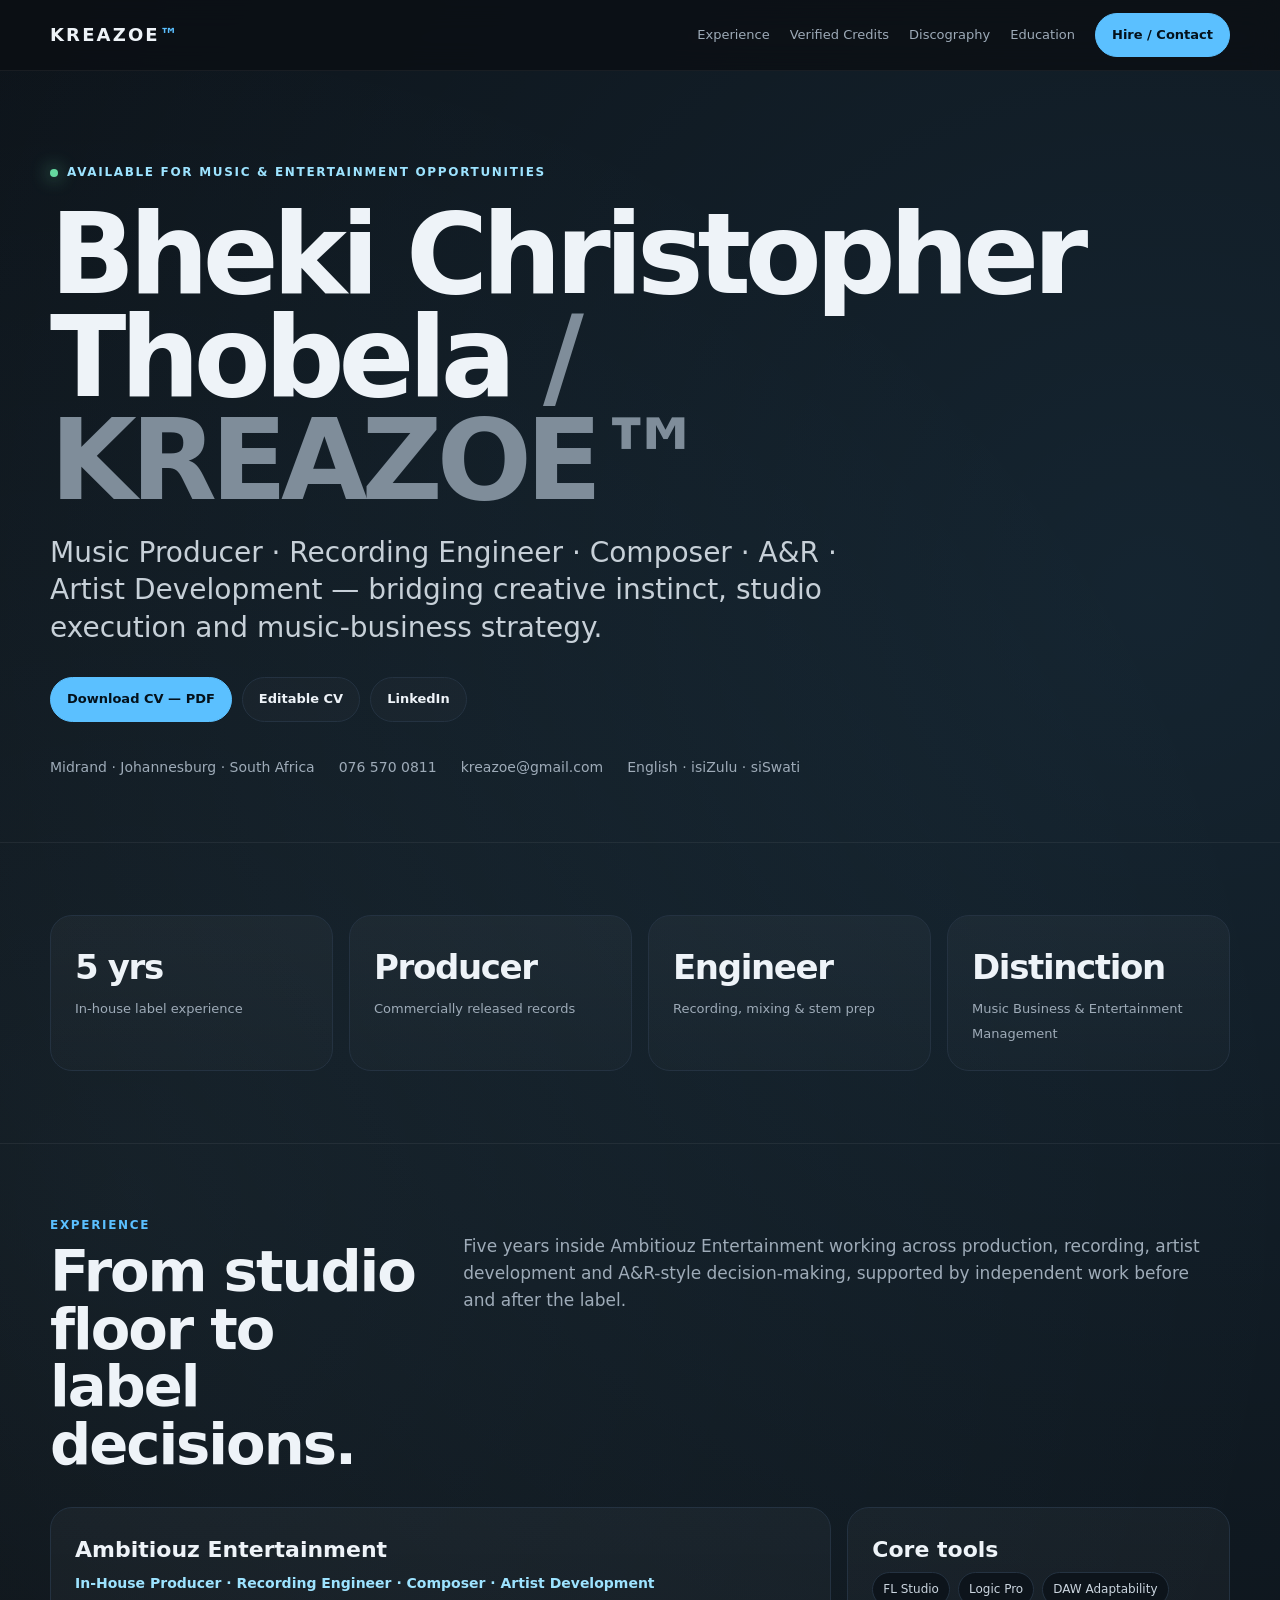
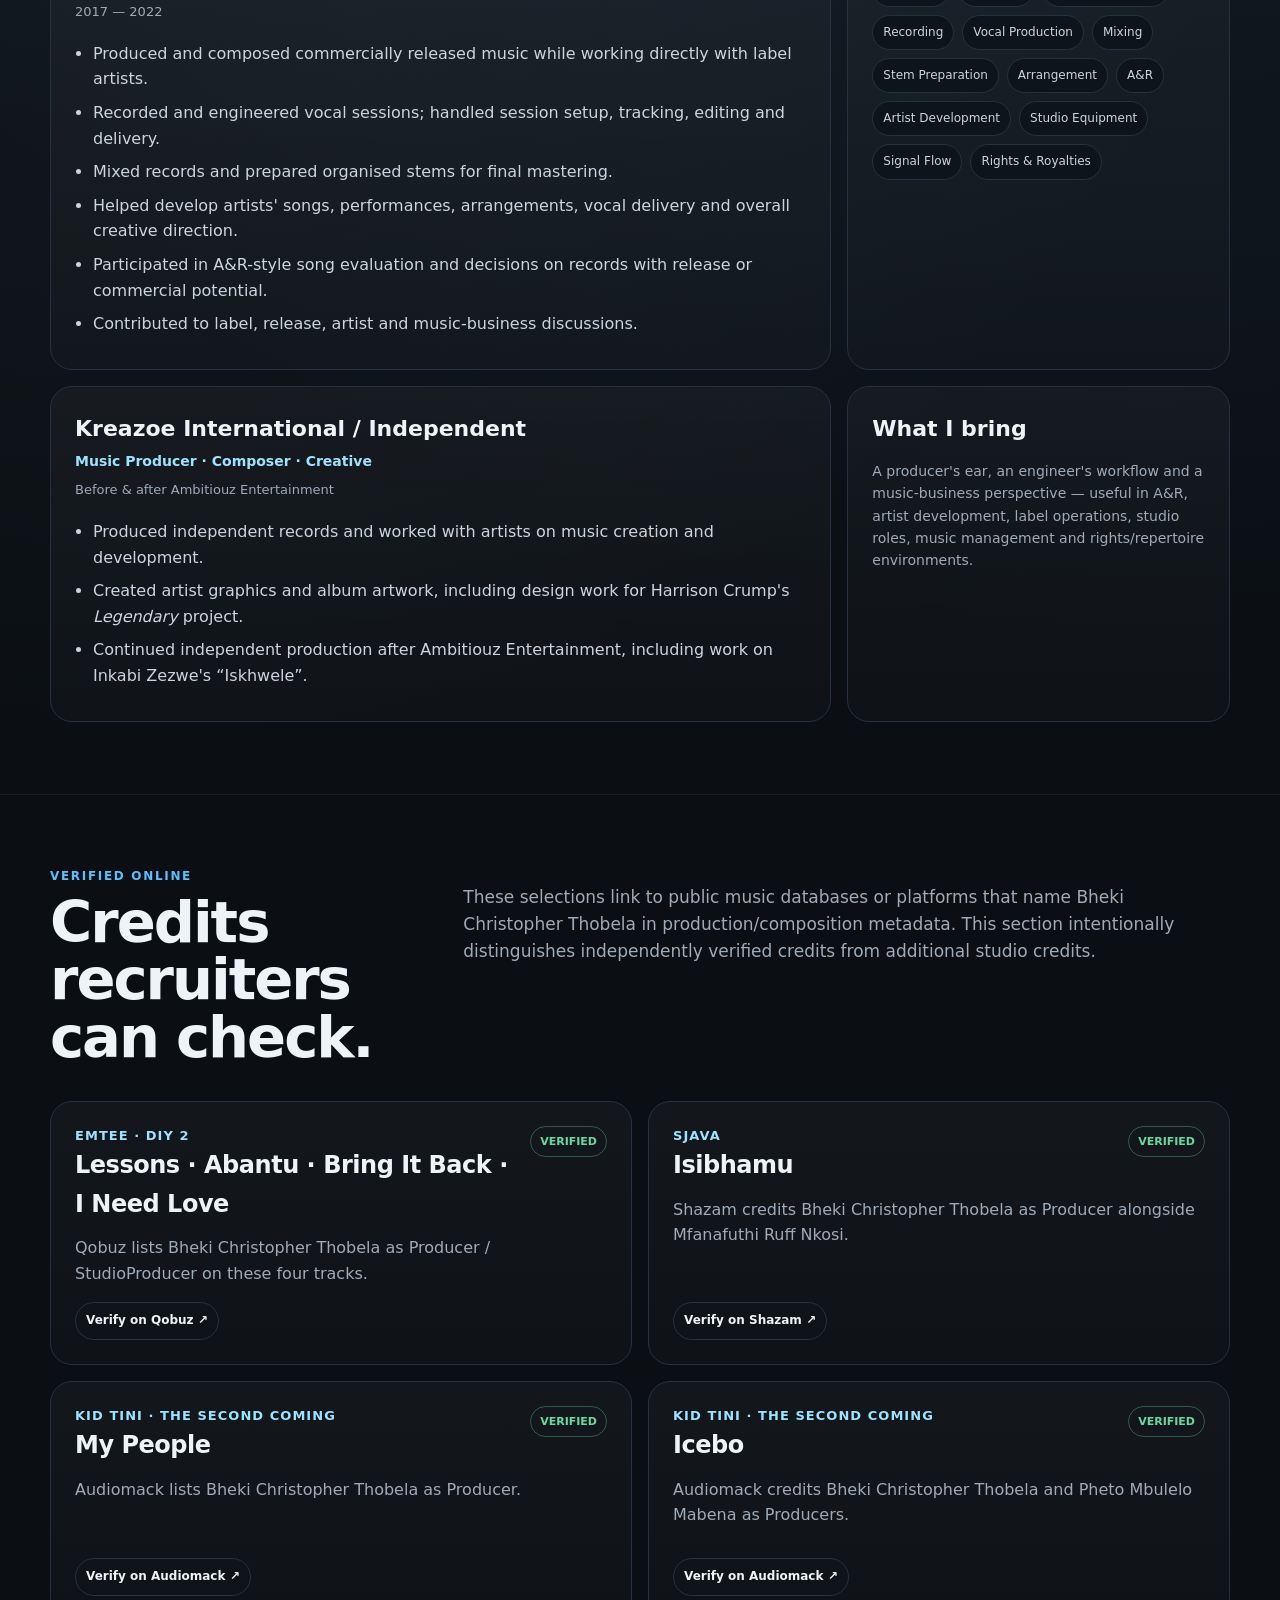
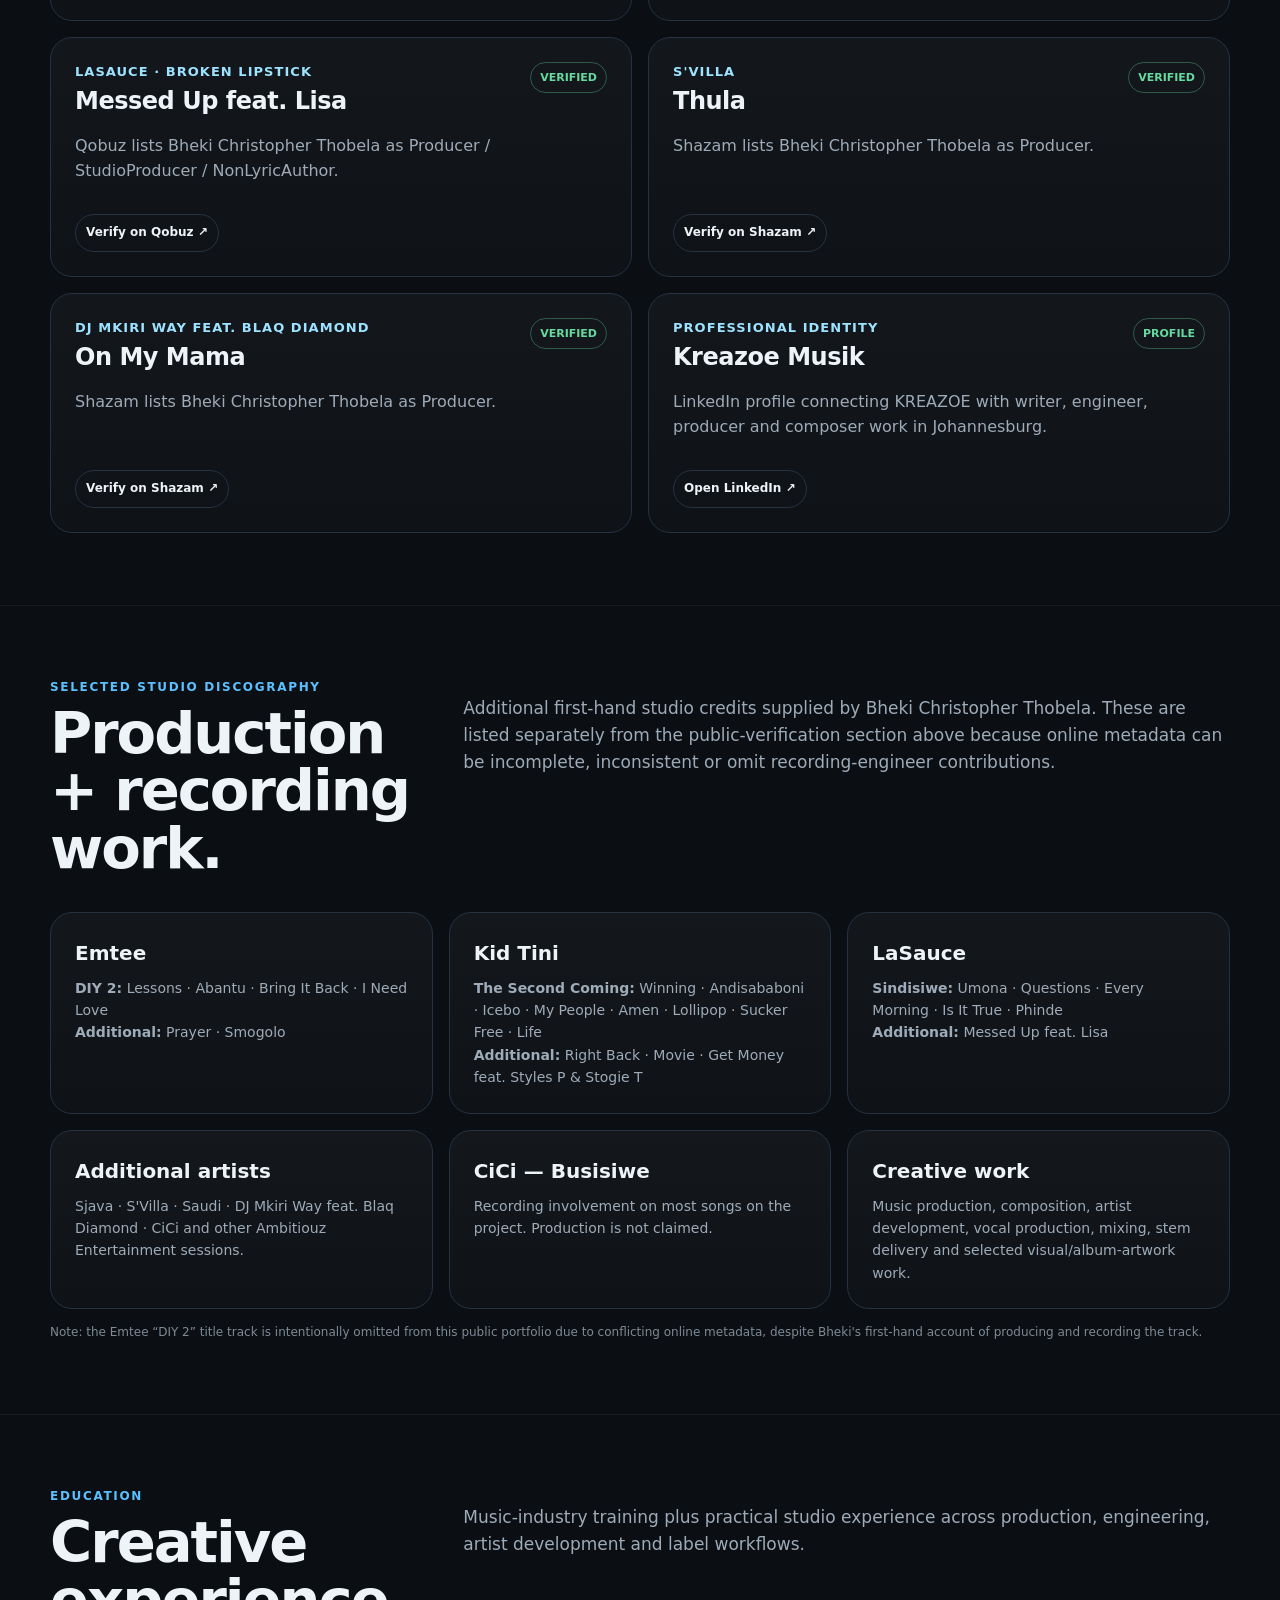
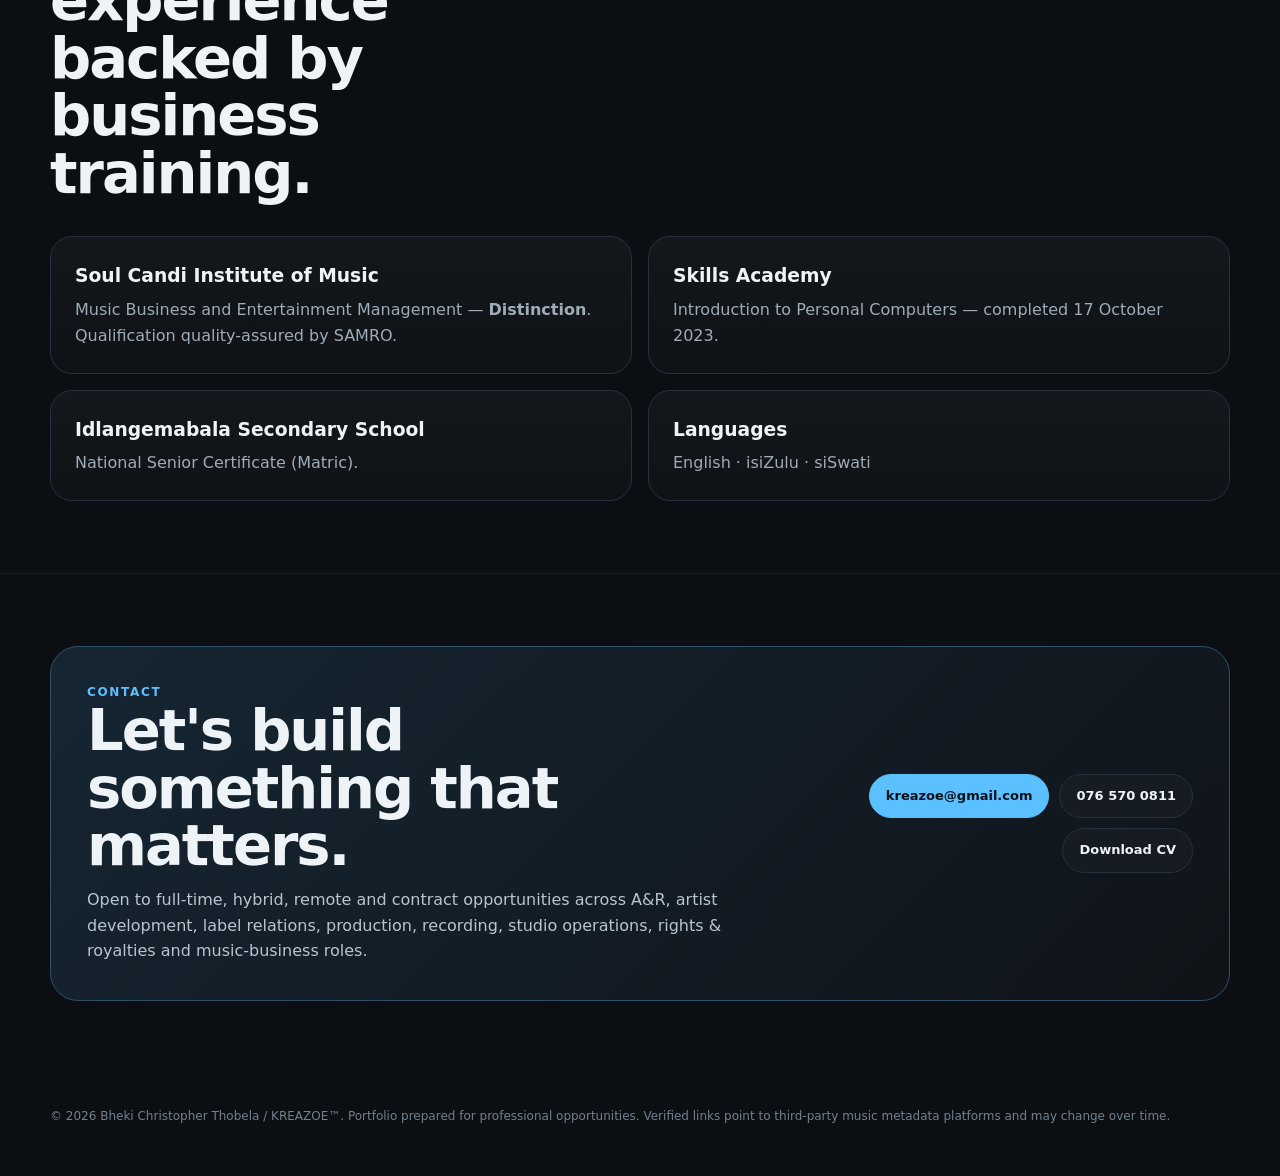
==== index.html @ 9fa28001 "Add KREAZOE™ portfolio and CV downloads" ====
<!doctype html>
<html lang="en">
<head>
  <meta charset="utf-8" />
  <meta name="viewport" content="width=device-width, initial-scale=1" />
  <title>KREAZOE™ — Bheki Christopher Thobela | Music Producer · Engineer · A&R</title>
  <meta name="description" content="Professional music portfolio of Bheki Christopher Thobela (KREAZOE™): Music Producer, Recording Engineer, Composer, A&R and Artist Development professional based in Johannesburg, South Africa." />
  <meta name="theme-color" content="#0b0f14" />
  <meta property="og:title" content="KREAZOE™ — Bheki Christopher Thobela" />
  <meta property="og:description" content="Music Producer · Recording Engineer · Composer · A&R · Artist Development" />
  <meta property="og:type" content="website" />
  <style>
    :root{
      --bg:#0b0f14; --panel:#111820; --panel2:#151f2a; --text:#eef3f8; --muted:#9eabb8;
      --line:#243241; --accent:#5bc0ff; --accent2:#9de3ff; --good:#66d9a0; --max:1180px;
    }
    *{box-sizing:border-box}
    html{scroll-behavior:smooth}
    body{margin:0;font-family:Inter,ui-sans-serif,system-ui,-apple-system,BlinkMacSystemFont,"Segoe UI",sans-serif;background:
      radial-gradient(circle at 90% 10%,rgba(91,192,255,.12),transparent 30%),
      radial-gradient(circle at 10% 20%,rgba(157,227,255,.06),transparent 24%),var(--bg);color:var(--text);line-height:1.6}
    a{color:inherit;text-decoration:none}
    .wrap{width:min(calc(100% - 32px),var(--max));margin:auto}
    nav{position:sticky;top:0;z-index:20;background:rgba(11,15,20,.82);backdrop-filter:blur(14px);border-bottom:1px solid rgba(255,255,255,.06)}
    .nav-inner{height:70px;display:flex;align-items:center;justify-content:space-between;gap:18px}
    .brand{font-weight:900;letter-spacing:.12em;font-size:18px}.brand span{color:var(--accent)}
    .navlinks{display:flex;gap:20px;align-items:center;font-size:13px;color:var(--muted)}
    .navlinks a:hover{color:var(--text)}
    .btn{display:inline-flex;align-items:center;justify-content:center;gap:8px;border:1px solid var(--line);padding:11px 16px;border-radius:999px;font-weight:700;font-size:13px;background:rgba(255,255,255,.02)}
    .btn.primary{background:var(--accent);color:#04111b;border-color:var(--accent)}
    .btn:hover{transform:translateY(-1px)}
    header{padding:88px 0 64px}
    .eyebrow{display:inline-flex;align-items:center;gap:9px;color:var(--accent2);font-size:12px;font-weight:800;letter-spacing:.14em;text-transform:uppercase}
    .dot{width:8px;height:8px;border-radius:50%;background:var(--good);box-shadow:0 0 18px var(--good)}
    h1{font-size:clamp(48px,9vw,112px);line-height:.92;letter-spacing:-.055em;margin:18px 0 22px;max-width:1100px}
    h1 .soft{color:#7f8d9a}
    .lead{font-size:clamp(18px,2.2vw,28px);max-width:860px;color:#c7d0d8;line-height:1.35;margin:0 0 30px}
    .hero-actions{display:flex;flex-wrap:wrap;gap:10px}
    .meta{display:flex;flex-wrap:wrap;gap:14px 24px;margin-top:34px;color:var(--muted);font-size:14px}
    section{padding:72px 0;border-top:1px solid rgba(255,255,255,.06)}
    .section-head{display:grid;grid-template-columns:1fr 2fr;gap:30px;margin-bottom:34px}
    .kicker{font-size:12px;letter-spacing:.14em;text-transform:uppercase;color:var(--accent);font-weight:800}
    h2{font-size:clamp(30px,4.5vw,58px);line-height:1;margin:8px 0 0;letter-spacing:-.035em}
    .section-copy{color:var(--muted);font-size:17px;max-width:760px}
    .grid{display:grid;grid-template-columns:repeat(12,1fr);gap:16px}
    .card{background:linear-gradient(180deg,rgba(255,255,255,.035),rgba(255,255,255,.015));border:1px solid var(--line);border-radius:22px;padding:24px}
    .stat{grid-column:span 3}.stat strong{display:block;font-size:34px;letter-spacing:-.04em}.stat span{color:var(--muted);font-size:13px}
    .exp{grid-column:span 8}.side{grid-column:span 4}
    .role{font-size:22px;font-weight:850;margin-bottom:4px}.sub{color:var(--accent2);font-weight:700;font-size:14px}.date{color:var(--muted);font-size:13px;margin:8px 0 18px}
    ul.clean{margin:0;padding-left:18px;color:#cbd5df}ul.clean li{margin:8px 0}
    .chips{display:flex;flex-wrap:wrap;gap:8px}.chip{border:1px solid var(--line);background:#0d141b;border-radius:999px;padding:7px 10px;font-size:12px;color:#cbd5df}
    .credit{grid-column:span 6;display:flex;flex-direction:column;min-height:240px}
    .credit .top{display:flex;justify-content:space-between;gap:14px;align-items:flex-start}.credit h3{margin:0;font-size:24px;letter-spacing:-.02em}.credit .artist{color:var(--accent2);font-size:13px;font-weight:800;text-transform:uppercase;letter-spacing:.08em}
    .badge{white-space:nowrap;font-size:11px;font-weight:800;border:1px solid rgba(102,217,160,.35);color:var(--good);border-radius:999px;padding:6px 9px}
    .credit p{color:var(--muted);margin:12px 0 16px}.credit .links{margin-top:auto;display:flex;flex-wrap:wrap;gap:8px}
    .verify{font-size:12px;font-weight:750;border:1px solid var(--line);border-radius:999px;padding:8px 10px}.verify:hover{border-color:var(--accent);color:var(--accent2)}
    .session{grid-column:span 4}.session h3{margin:0 0 8px;font-size:20px}.session p{margin:0;color:var(--muted);font-size:14px}
    .edu{grid-column:span 6}.edu h3{margin:0 0 6px}.edu p{margin:0;color:var(--muted)}
    .contact{padding:36px;background:linear-gradient(135deg,rgba(91,192,255,.13),rgba(255,255,255,.02));border:1px solid #315067;border-radius:28px;display:grid;grid-template-columns:1.5fr 1fr;gap:26px;align-items:center}
    .contact h2{margin:0 0 12px}.contact p{color:#b8c5cf;margin:0}.contact-actions{display:flex;flex-wrap:wrap;justify-content:flex-end;gap:10px}
    footer{padding:34px 0 50px;color:#72808e;font-size:12px}
    .tiny{font-size:12px;color:#7d8a96;margin-top:14px}
    @media (max-width:850px){.navlinks a:not(.btn){display:none}.section-head{grid-template-columns:1fr}.stat{grid-column:span 6}.exp,.side,.credit,.session,.edu{grid-column:span 12}.contact{grid-template-columns:1fr}.contact-actions{justify-content:flex-start}header{padding-top:64px}}
    @media (max-width:520px){.stat{grid-column:span 12}.wrap{width:min(calc(100% - 22px),var(--max))}.card{padding:20px}.nav-inner{height:62px}.btn{padding:10px 13px}}
    @media print{nav,.hero-actions,.contact-actions,.verify{display:none!important}body{background:white;color:#111}.card{background:white;border-color:#ddd}.section-copy,.lead,.meta,.credit p,.edu p,.session p,ul.clean{color:#444}section{page-break-inside:avoid}}
  </style>
  <script type="application/ld+json">
  {
    "@context":"https://schema.org",
    "@type":"Person",
    "name":"Bheki Christopher Thobela",
    "alternateName":"KREAZOE",
    "jobTitle":"Music Producer, Recording Engineer, Composer, A&R and Artist Development Professional",
    "email":"mailto:kreazoe@gmail.com",
    "telephone":"+27765700811",
    "address":{"@type":"PostalAddress","addressLocality":"Midrand","addressRegion":"Gauteng","addressCountry":"ZA"},
    "sameAs":["https://za.linkedin.com/in/kreazoe-musik-067663b1"]
  }
  </script>
</head>
<body>
  <nav>
    <div class="wrap nav-inner">
      <a class="brand" href="#top">KREAZOE<span>™</span></a>
      <div class="navlinks">
        <a href="#experience">Experience</a><a href="#verified">Verified Credits</a><a href="#discography">Discography</a><a href="#education">Education</a>
        <a class="btn primary" href="mailto:kreazoe@gmail.com">Hire / Contact</a>
      </div>
    </div>
  </nav>

  <main id="top">
    <header>
      <div class="wrap">
        <div class="eyebrow"><span class="dot"></span> Available for music & entertainment opportunities</div>
        <h1>Bheki Christopher Thobela <span class="soft">/ KREAZOE™</span></h1>
        <p class="lead">Music Producer · Recording Engineer · Composer · A&R · Artist Development — bridging creative instinct, studio execution and music-business strategy.</p>
        <div class="hero-actions">
          <a class="btn primary" href="Bheki_Christopher_Thobela_CV.pdf" download>Download CV — PDF</a>
          <a class="btn" href="Bheki_Christopher_Thobela_CV.docx" download>Editable CV</a>
          <a class="btn" href="https://za.linkedin.com/in/kreazoe-musik-067663b1" target="_blank" rel="noopener">LinkedIn</a>
        </div>
        <div class="meta"><span>Midrand · Johannesburg · South Africa</span><span>076 570 0811</span><span>kreazoe@gmail.com</span><span>English · isiZulu · siSwati</span></div>
      </div>
    </header>

    <section>
      <div class="wrap">
        <div class="grid">
          <div class="card stat"><strong>5 yrs</strong><span>In-house label experience</span></div>
          <div class="card stat"><strong>Producer</strong><span>Commercially released records</span></div>
          <div class="card stat"><strong>Engineer</strong><span>Recording, mixing & stem prep</span></div>
          <div class="card stat"><strong>Distinction</strong><span>Music Business & Entertainment Management</span></div>
        </div>
      </div>
    </section>

    <section id="experience">
      <div class="wrap">
        <div class="section-head"><div><div class="kicker">Experience</div><h2>From studio floor to label decisions.</h2></div><p class="section-copy">Five years inside Ambitiouz Entertainment working across production, recording, artist development and A&R-style decision-making, supported by independent work before and after the label.</p></div>
        <div class="grid">
          <article class="card exp">
            <div class="role">Ambitiouz Entertainment</div><div class="sub">In-House Producer · Recording Engineer · Composer · Artist Development</div><div class="date">2017 — 2022</div>
            <ul class="clean">
              <li>Produced and composed commercially released music while working directly with label artists.</li>
              <li>Recorded and engineered vocal sessions; handled session setup, tracking, editing and delivery.</li>
              <li>Mixed records and prepared organised stems for final mastering.</li>
              <li>Helped develop artists' songs, performances, arrangements, vocal delivery and overall creative direction.</li>
              <li>Participated in A&R-style song evaluation and decisions on records with release or commercial potential.</li>
              <li>Contributed to label, release, artist and music-business discussions.</li>
            </ul>
          </article>
          <aside class="card side"><div class="role">Core tools</div><div class="chips"><span class="chip">FL Studio</span><span class="chip">Logic Pro</span><span class="chip">DAW Adaptability</span><span class="chip">Recording</span><span class="chip">Vocal Production</span><span class="chip">Mixing</span><span class="chip">Stem Preparation</span><span class="chip">Arrangement</span><span class="chip">A&R</span><span class="chip">Artist Development</span><span class="chip">Studio Equipment</span><span class="chip">Signal Flow</span><span class="chip">Rights & Royalties</span></div></aside>
          <article class="card exp"><div class="role">Kreazoe International / Independent</div><div class="sub">Music Producer · Composer · Creative</div><div class="date">Before & after Ambitiouz Entertainment</div><ul class="clean"><li>Produced independent records and worked with artists on music creation and development.</li><li>Created artist graphics and album artwork, including design work for Harrison Crump's <em>Legendary</em> project.</li><li>Continued independent production after Ambitiouz Entertainment, including work on Inkabi Zezwe's “Iskhwele”.</li></ul></article>
          <aside class="card side"><div class="role">What I bring</div><p class="section-copy" style="font-size:14px">A producer's ear, an engineer's workflow and a music-business perspective — useful in A&R, artist development, label operations, studio roles, music management and rights/repertoire environments.</p></aside>
        </div>
      </div>
    </section>

    <section id="verified">
      <div class="wrap">
        <div class="section-head"><div><div class="kicker">Verified online</div><h2>Credits recruiters can check.</h2></div><p class="section-copy">These selections link to public music databases or platforms that name Bheki Christopher Thobela in production/composition metadata. This section intentionally distinguishes independently verified credits from additional studio credits.</p></div>
        <div class="grid">
          <article class="card credit"><div class="top"><div><div class="artist">Emtee · DIY 2</div><h3>Lessons · Abantu · Bring It Back · I Need Love</h3></div><span class="badge">VERIFIED</span></div><p>Qobuz lists Bheki Christopher Thobela as Producer / StudioProducer on these four tracks.</p><div class="links"><a class="verify" href="https://www.qobuz.com/us-en/album/diy-2-emtee/eudild19oo8ja" target="_blank" rel="noopener">Verify on Qobuz ↗</a></div></article>
          <article class="card credit"><div class="top"><div><div class="artist">Sjava</div><h3>Isibhamu</h3></div><span class="badge">VERIFIED</span></div><p>Shazam credits Bheki Christopher Thobela as Producer alongside Mfanafuthi Ruff Nkosi.</p><div class="links"><a class="verify" href="https://www.shazam.com/song/1629479298/isibhamu" target="_blank" rel="noopener">Verify on Shazam ↗</a></div></article>
          <article class="card credit"><div class="top"><div><div class="artist">Kid Tini · The Second Coming</div><h3>My People</h3></div><span class="badge">VERIFIED</span></div><p>Audiomack lists Bheki Christopher Thobela as Producer.</p><div class="links"><a class="verify" href="https://audiomack.com/kidtini/song/my-people" target="_blank" rel="noopener">Verify on Audiomack ↗</a></div></article>
          <article class="card credit"><div class="top"><div><div class="artist">Kid Tini · The Second Coming</div><h3>Icebo</h3></div><span class="badge">VERIFIED</span></div><p>Audiomack credits Bheki Christopher Thobela and Pheto Mbulelo Mabena as Producers.</p><div class="links"><a class="verify" href="https://audiomack.com/kidtini/song/icebo" target="_blank" rel="noopener">Verify on Audiomack ↗</a></div></article>
          <article class="card credit"><div class="top"><div><div class="artist">LaSauce · Broken Lipstick</div><h3>Messed Up feat. Lisa</h3></div><span class="badge">VERIFIED</span></div><p>Qobuz lists Bheki Christopher Thobela as Producer / StudioProducer / NonLyricAuthor.</p><div class="links"><a class="verify" href="https://www.qobuz.com/us-en/album/broken-lipstick-lasauce/fw39fiidki5pc" target="_blank" rel="noopener">Verify on Qobuz ↗</a></div></article>
          <article class="card credit"><div class="top"><div><div class="artist">S'Villa</div><h3>Thula</h3></div><span class="badge">VERIFIED</span></div><p>Shazam lists Bheki Christopher Thobela as Producer.</p><div class="links"><a class="verify" href="https://www.shazam.com/song/1578979063/thula/music-video" target="_blank" rel="noopener">Verify on Shazam ↗</a></div></article>
          <article class="card credit"><div class="top"><div><div class="artist">DJ Mkiri Way feat. Blaq Diamond</div><h3>On My Mama</h3></div><span class="badge">VERIFIED</span></div><p>Shazam lists Bheki Christopher Thobela as Producer.</p><div class="links"><a class="verify" href="https://www.shazam.com/en-gb/song/1578954849/on-my-mama-feat-blaq-diamond" target="_blank" rel="noopener">Verify on Shazam ↗</a></div></article>
          <article class="card credit"><div class="top"><div><div class="artist">Professional identity</div><h3>Kreazoe Musik</h3></div><span class="badge">PROFILE</span></div><p>LinkedIn profile connecting KREAZOE with writer, engineer, producer and composer work in Johannesburg.</p><div class="links"><a class="verify" href="https://za.linkedin.com/in/kreazoe-musik-067663b1" target="_blank" rel="noopener">Open LinkedIn ↗</a></div></article>
        </div>
      </div>
    </section>

    <section id="discography">
      <div class="wrap">
        <div class="section-head"><div><div class="kicker">Selected studio discography</div><h2>Production + recording work.</h2></div><p class="section-copy">Additional first-hand studio credits supplied by Bheki Christopher Thobela. These are listed separately from the public-verification section above because online metadata can be incomplete, inconsistent or omit recording-engineer contributions.</p></div>
        <div class="grid">
          <article class="card session"><h3>Emtee</h3><p><strong>DIY 2:</strong> Lessons · Abantu · Bring It Back · I Need Love<br><strong>Additional:</strong> Prayer · Smogolo</p></article>
          <article class="card session"><h3>Kid Tini</h3><p><strong>The Second Coming:</strong> Winning · Andisababoni · Icebo · My People · Amen · Lollipop · Sucker Free · Life<br><strong>Additional:</strong> Right Back · Movie · Get Money feat. Styles P & Stogie T</p></article>
          <article class="card session"><h3>LaSauce</h3><p><strong>Sindisiwe:</strong> Umona · Questions · Every Morning · Is It True · Phinde<br><strong>Additional:</strong> Messed Up feat. Lisa</p></article>
          <article class="card session"><h3>Additional artists</h3><p>Sjava · S'Villa · Saudi · DJ Mkiri Way feat. Blaq Diamond · CiCi and other Ambitiouz Entertainment sessions.</p></article>
          <article class="card session"><h3>CiCi — Busisiwe</h3><p>Recording involvement on most songs on the project. Production is not claimed.</p></article>
          <article class="card session"><h3>Creative work</h3><p>Music production, composition, artist development, vocal production, mixing, stem delivery and selected visual/album-artwork work.</p></article>
        </div>
        <div class="tiny">Note: the Emtee “DIY 2” title track is intentionally omitted from this public portfolio due to conflicting online metadata, despite Bheki's first-hand account of producing and recording the track.</div>
      </div>
    </section>

    <section id="education">
      <div class="wrap">
        <div class="section-head"><div><div class="kicker">Education</div><h2>Creative experience backed by business training.</h2></div><p class="section-copy">Music-industry training plus practical studio experience across production, engineering, artist development and label workflows.</p></div>
        <div class="grid">
          <article class="card edu"><h3>Soul Candi Institute of Music</h3><p>Music Business and Entertainment Management — <strong>Distinction</strong>. Qualification quality-assured by SAMRO.</p></article>
          <article class="card edu"><h3>Skills Academy</h3><p>Introduction to Personal Computers — completed 17 October 2023.</p></article>
          <article class="card edu"><h3>Idlangemabala Secondary School</h3><p>National Senior Certificate (Matric).</p></article>
          <article class="card edu"><h3>Languages</h3><p>English · isiZulu · siSwati</p></article>
        </div>
      </div>
    </section>

    <section>
      <div class="wrap">
        <div class="contact">
          <div><div class="kicker">Contact</div><h2>Let's build something that matters.</h2><p>Open to full-time, hybrid, remote and contract opportunities across A&R, artist development, label relations, production, recording, studio operations, rights & royalties and music-business roles.</p></div>
          <div class="contact-actions"><a class="btn primary" href="mailto:kreazoe@gmail.com">kreazoe@gmail.com</a><a class="btn" href="tel:+27765700811">076 570 0811</a><a class="btn" href="Bheki_Christopher_Thobela_CV.pdf" download>Download CV</a></div>
        </div>
      </div>
    </section>
  </main>

  <footer><div class="wrap">© 2026 Bheki Christopher Thobela / KREAZOE™. Portfolio prepared for professional opportunities. Verified links point to third-party music metadata platforms and may change over time.</div></footer>
</body>
</html>
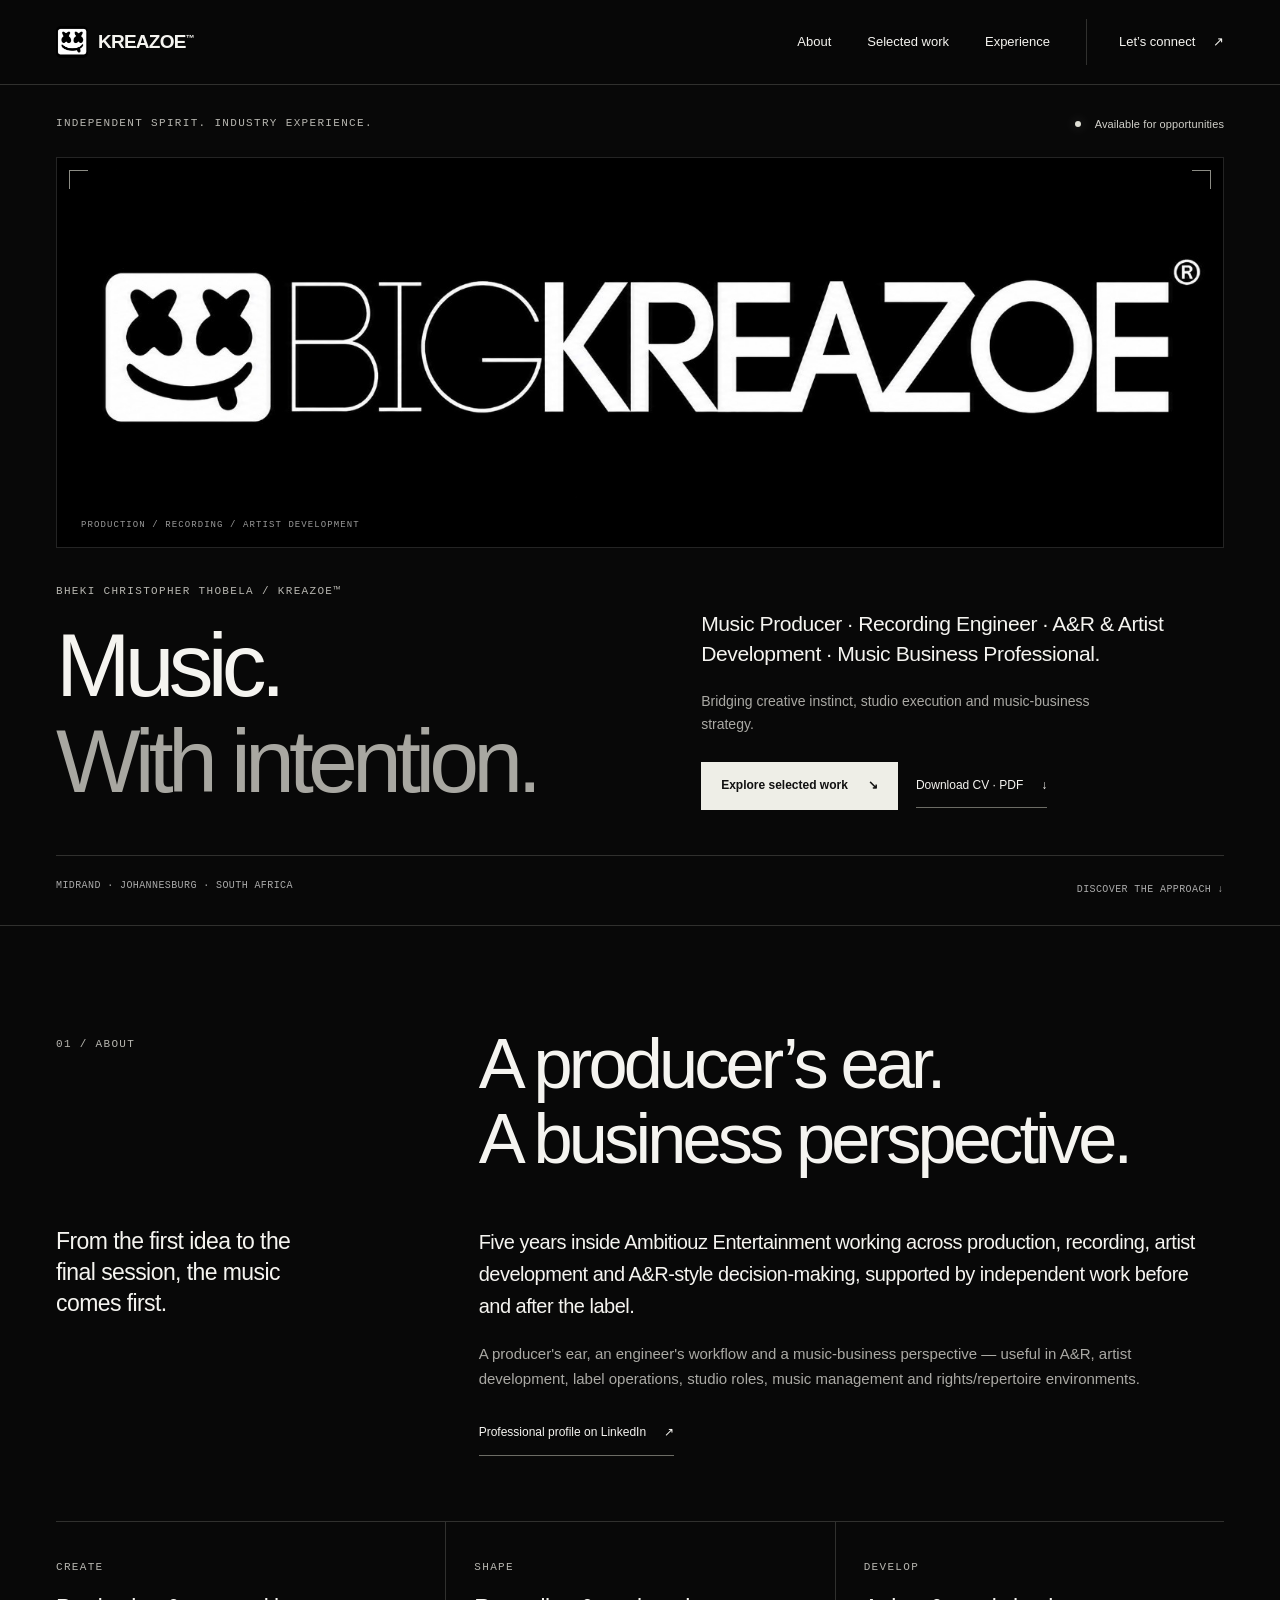
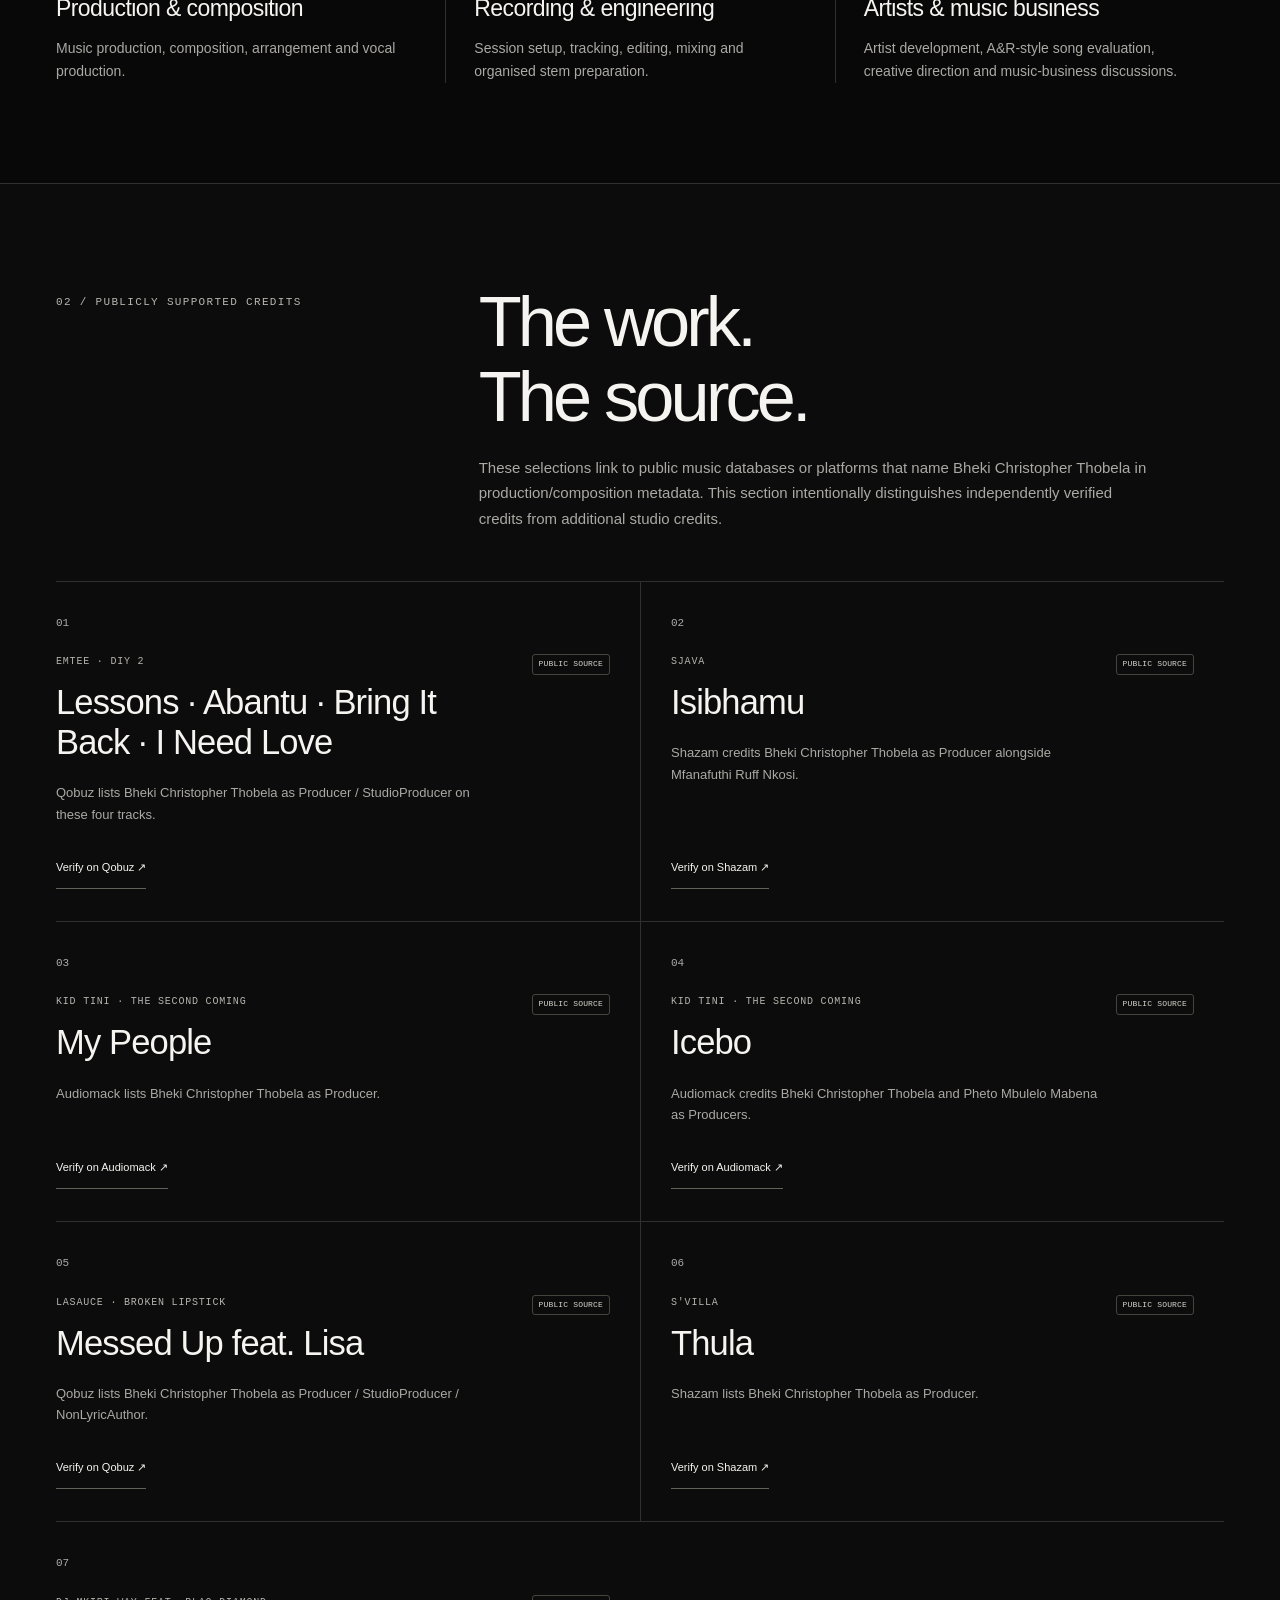
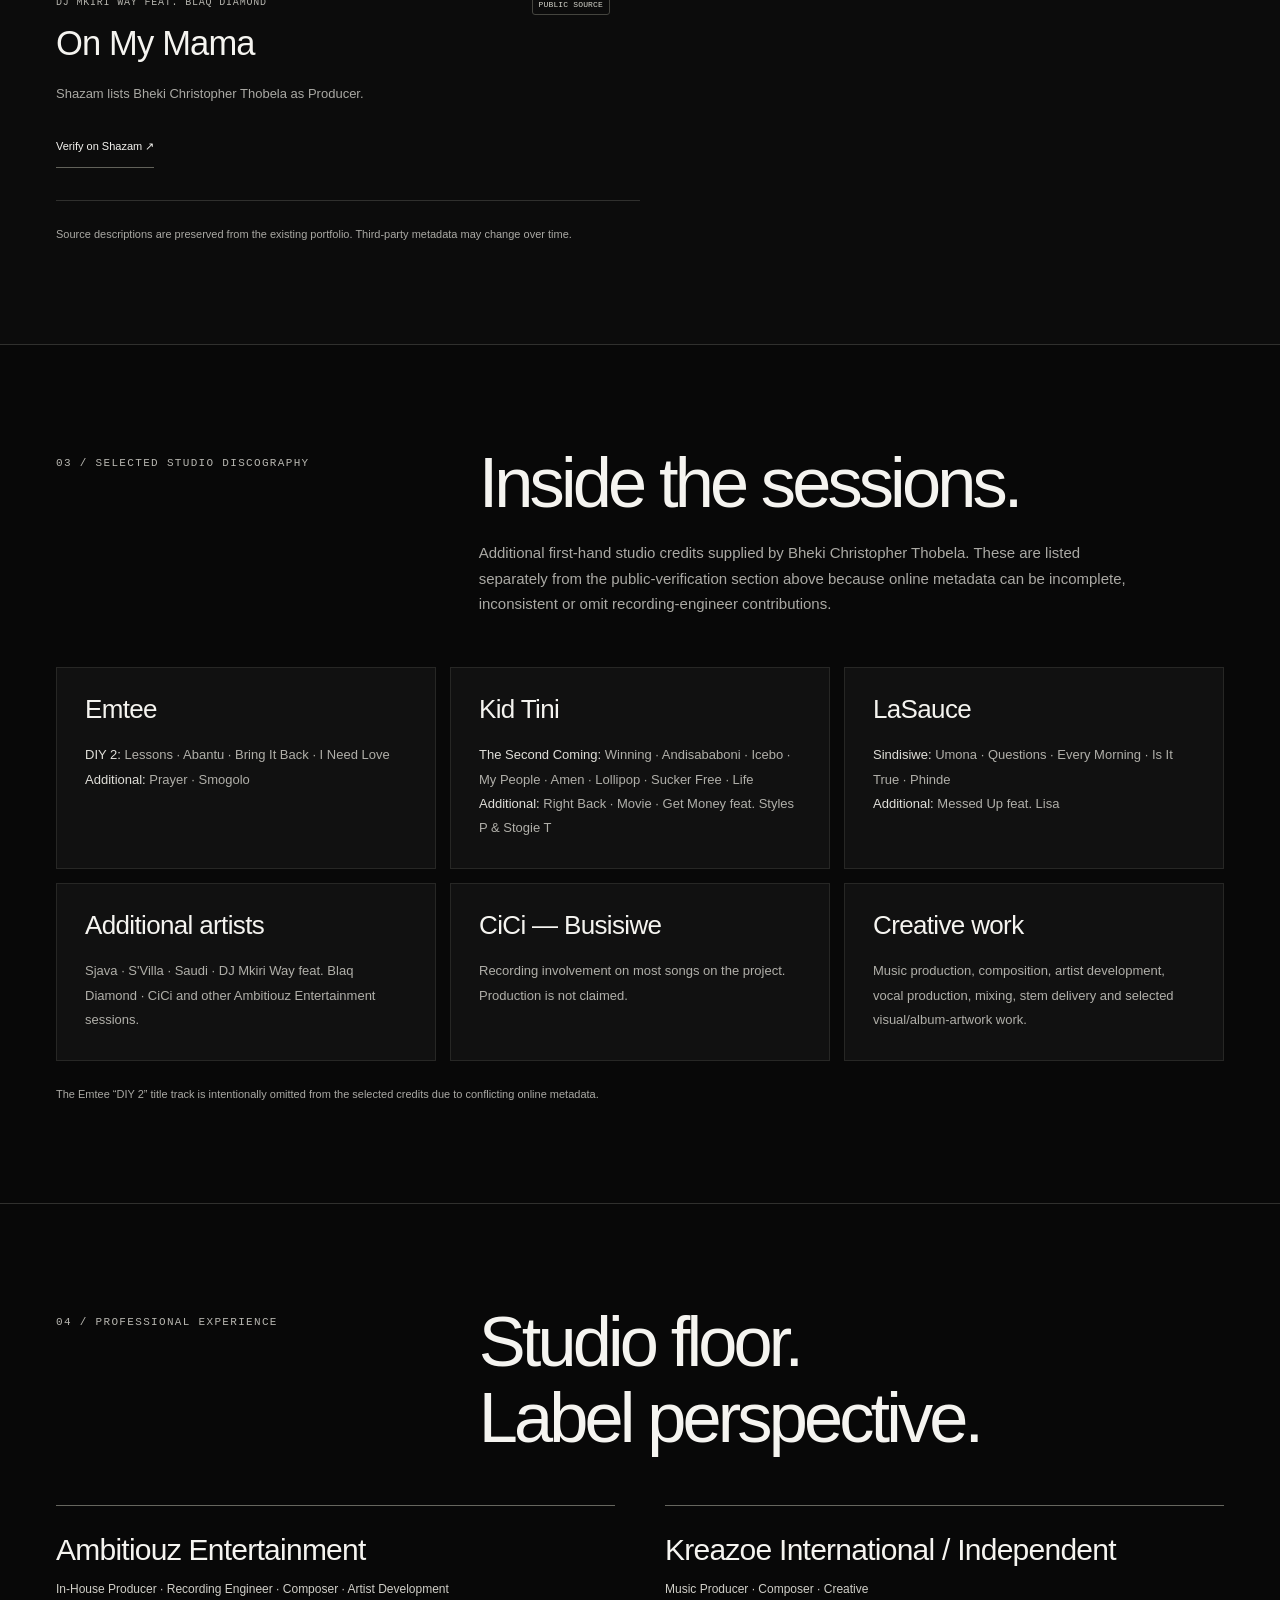
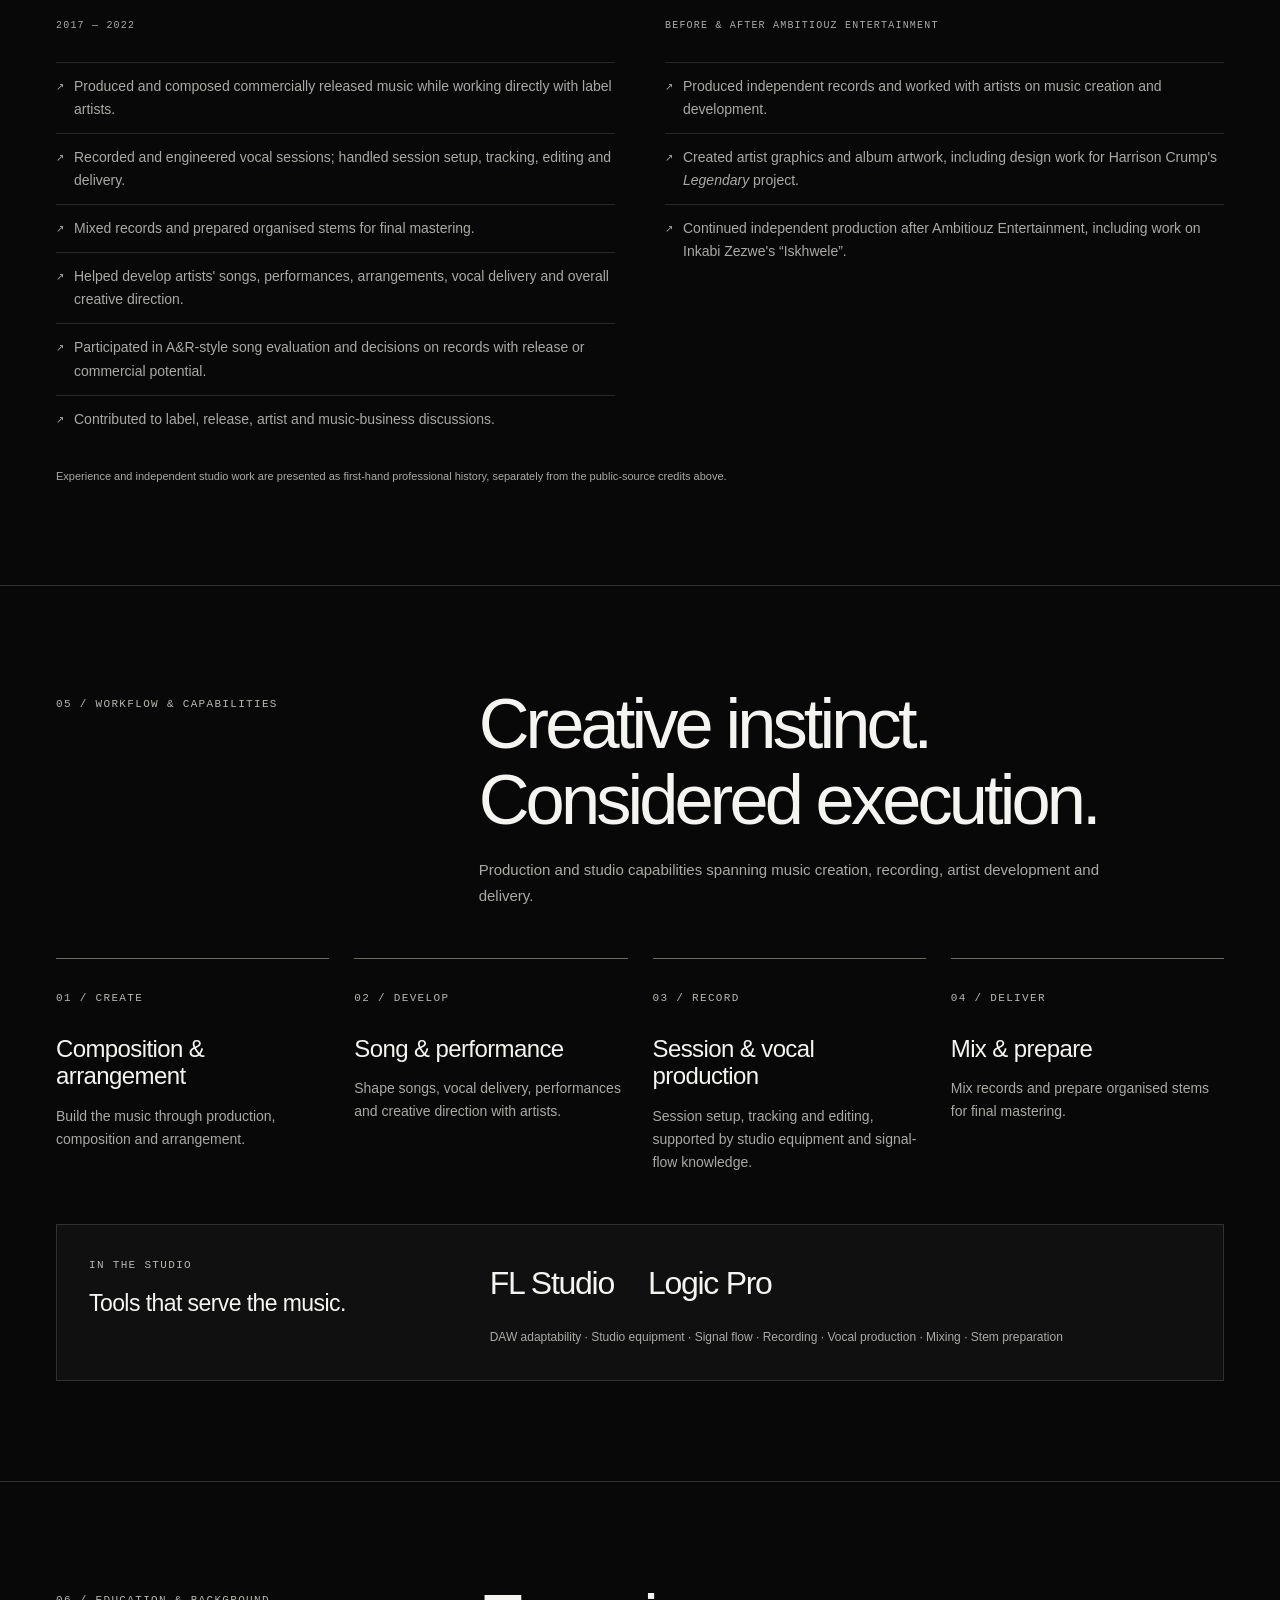
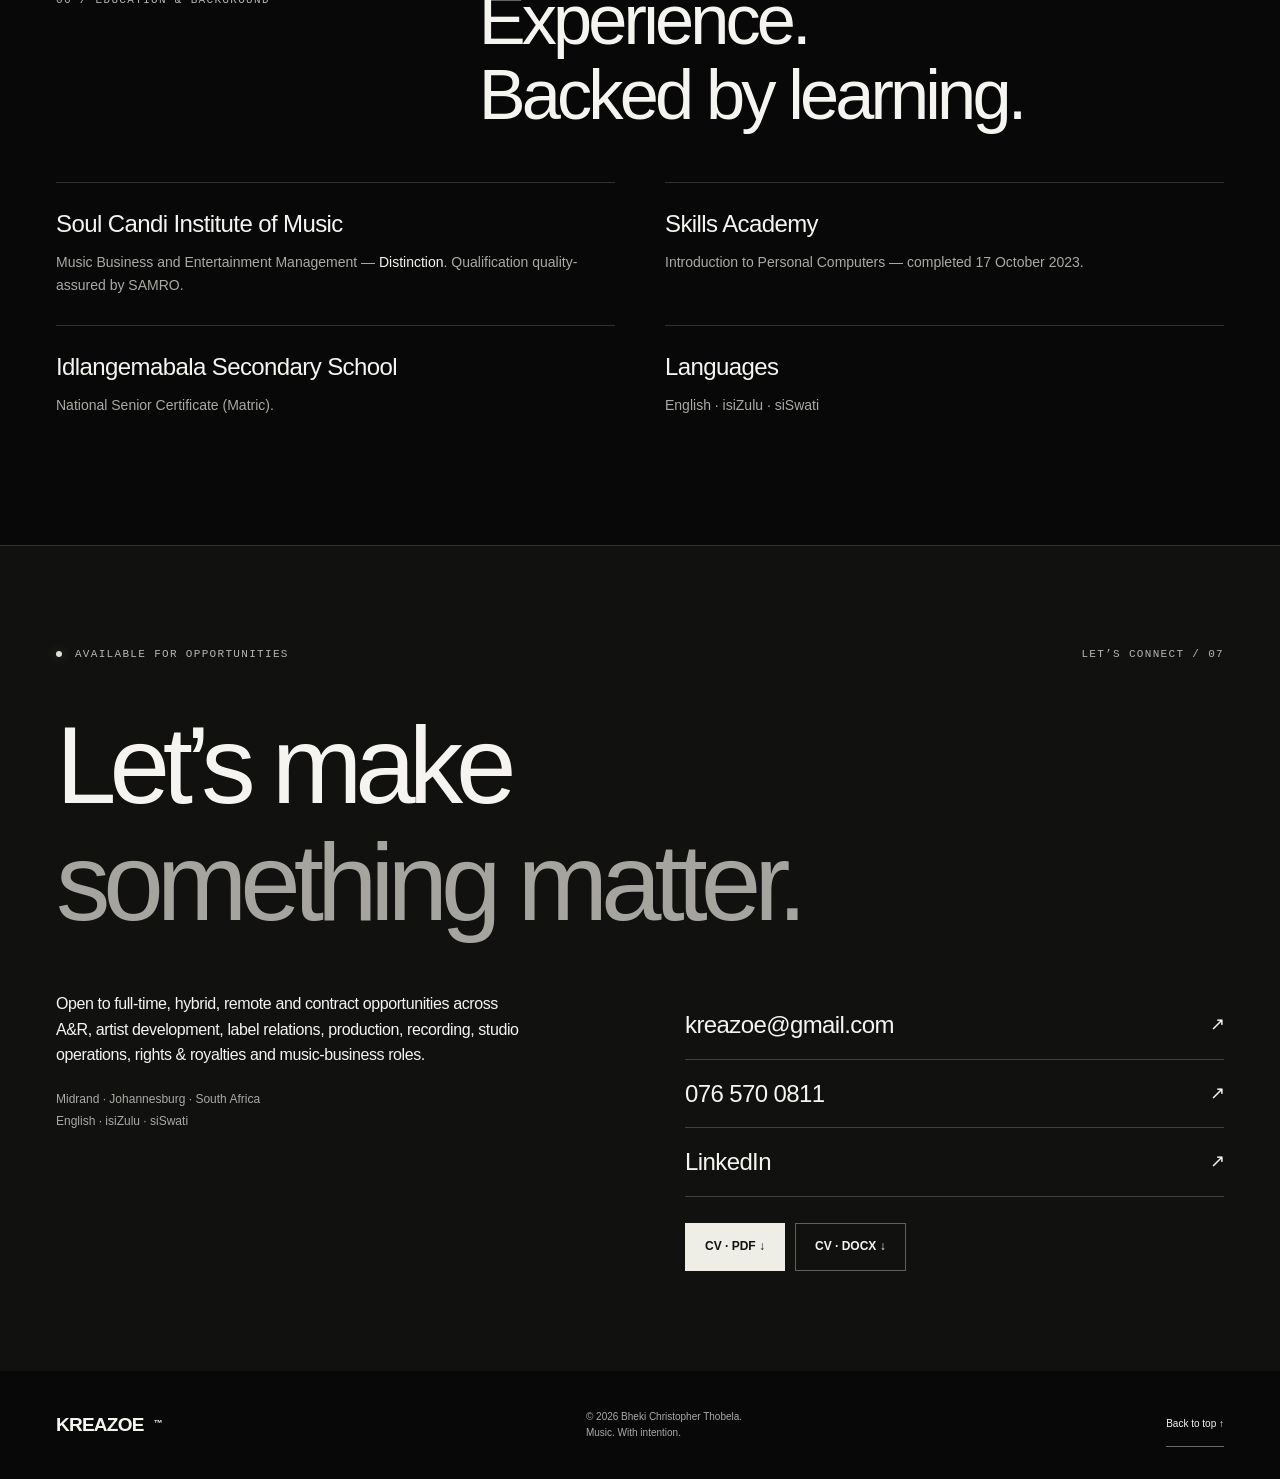
==== commit e39546e5: "Add KREAZOE™ Portfolio V2 for isolated preview validation" ====
--- a/index.html
+++ b/index.html
@@ -1,195 +1,63 @@
 <!doctype html>
-<html lang="en">
-<head>
-  <meta charset="utf-8" />
-  <meta name="viewport" content="width=device-width, initial-scale=1" />
-  <title>KREAZOE™ — Bheki Christopher Thobela | Music Producer · Engineer · A&R</title>
-  <meta name="description" content="Professional music portfolio of Bheki Christopher Thobela (KREAZOE™): Music Producer, Recording Engineer, Composer, A&R and Artist Development professional based in Johannesburg, South Africa." />
-  <meta name="theme-color" content="#0b0f14" />
-  <meta property="og:title" content="KREAZOE™ — Bheki Christopher Thobela" />
-  <meta property="og:description" content="Music Producer · Recording Engineer · Composer · A&R · Artist Development" />
-  <meta property="og:type" content="website" />
-  <style>
-    :root{
-      --bg:#0b0f14; --panel:#111820; --panel2:#151f2a; --text:#eef3f8; --muted:#9eabb8;
-      --line:#243241; --accent:#5bc0ff; --accent2:#9de3ff; --good:#66d9a0; --max:1180px;
-    }
-    *{box-sizing:border-box}
-    html{scroll-behavior:smooth}
-    body{margin:0;font-family:Inter,ui-sans-serif,system-ui,-apple-system,BlinkMacSystemFont,"Segoe UI",sans-serif;background:
-      radial-gradient(circle at 90% 10%,rgba(91,192,255,.12),transparent 30%),
-      radial-gradient(circle at 10% 20%,rgba(157,227,255,.06),transparent 24%),var(--bg);color:var(--text);line-height:1.6}
-    a{color:inherit;text-decoration:none}
-    .wrap{width:min(calc(100% - 32px),var(--max));margin:auto}
-    nav{position:sticky;top:0;z-index:20;background:rgba(11,15,20,.82);backdrop-filter:blur(14px);border-bottom:1px solid rgba(255,255,255,.06)}
-    .nav-inner{height:70px;display:flex;align-items:center;justify-content:space-between;gap:18px}
-    .brand{font-weight:900;letter-spacing:.12em;font-size:18px}.brand span{color:var(--accent)}
-    .navlinks{display:flex;gap:20px;align-items:center;font-size:13px;color:var(--muted)}
-    .navlinks a:hover{color:var(--text)}
-    .btn{display:inline-flex;align-items:center;justify-content:center;gap:8px;border:1px solid var(--line);padding:11px 16px;border-radius:999px;font-weight:700;font-size:13px;background:rgba(255,255,255,.02)}
-    .btn.primary{background:var(--accent);color:#04111b;border-color:var(--accent)}
-    .btn:hover{transform:translateY(-1px)}
-    header{padding:88px 0 64px}
-    .eyebrow{display:inline-flex;align-items:center;gap:9px;color:var(--accent2);font-size:12px;font-weight:800;letter-spacing:.14em;text-transform:uppercase}
-    .dot{width:8px;height:8px;border-radius:50%;background:var(--good);box-shadow:0 0 18px var(--good)}
-    h1{font-size:clamp(48px,9vw,112px);line-height:.92;letter-spacing:-.055em;margin:18px 0 22px;max-width:1100px}
-    h1 .soft{color:#7f8d9a}
-    .lead{font-size:clamp(18px,2.2vw,28px);max-width:860px;color:#c7d0d8;line-height:1.35;margin:0 0 30px}
-    .hero-actions{display:flex;flex-wrap:wrap;gap:10px}
-    .meta{display:flex;flex-wrap:wrap;gap:14px 24px;margin-top:34px;color:var(--muted);font-size:14px}
-    section{padding:72px 0;border-top:1px solid rgba(255,255,255,.06)}
-    .section-head{display:grid;grid-template-columns:1fr 2fr;gap:30px;margin-bottom:34px}
-    .kicker{font-size:12px;letter-spacing:.14em;text-transform:uppercase;color:var(--accent);font-weight:800}
-    h2{font-size:clamp(30px,4.5vw,58px);line-height:1;margin:8px 0 0;letter-spacing:-.035em}
-    .section-copy{color:var(--muted);font-size:17px;max-width:760px}
-    .grid{display:grid;grid-template-columns:repeat(12,1fr);gap:16px}
-    .card{background:linear-gradient(180deg,rgba(255,255,255,.035),rgba(255,255,255,.015));border:1px solid var(--line);border-radius:22px;padding:24px}
-    .stat{grid-column:span 3}.stat strong{display:block;font-size:34px;letter-spacing:-.04em}.stat span{color:var(--muted);font-size:13px}
-    .exp{grid-column:span 8}.side{grid-column:span 4}
-    .role{font-size:22px;font-weight:850;margin-bottom:4px}.sub{color:var(--accent2);font-weight:700;font-size:14px}.date{color:var(--muted);font-size:13px;margin:8px 0 18px}
-    ul.clean{margin:0;padding-left:18px;color:#cbd5df}ul.clean li{margin:8px 0}
-    .chips{display:flex;flex-wrap:wrap;gap:8px}.chip{border:1px solid var(--line);background:#0d141b;border-radius:999px;padding:7px 10px;font-size:12px;color:#cbd5df}
-    .credit{grid-column:span 6;display:flex;flex-direction:column;min-height:240px}
-    .credit .top{display:flex;justify-content:space-between;gap:14px;align-items:flex-start}.credit h3{margin:0;font-size:24px;letter-spacing:-.02em}.credit .artist{color:var(--accent2);font-size:13px;font-weight:800;text-transform:uppercase;letter-spacing:.08em}
-    .badge{white-space:nowrap;font-size:11px;font-weight:800;border:1px solid rgba(102,217,160,.35);color:var(--good);border-radius:999px;padding:6px 9px}
-    .credit p{color:var(--muted);margin:12px 0 16px}.credit .links{margin-top:auto;display:flex;flex-wrap:wrap;gap:8px}
-    .verify{font-size:12px;font-weight:750;border:1px solid var(--line);border-radius:999px;padding:8px 10px}.verify:hover{border-color:var(--accent);color:var(--accent2)}
-    .session{grid-column:span 4}.session h3{margin:0 0 8px;font-size:20px}.session p{margin:0;color:var(--muted);font-size:14px}
-    .edu{grid-column:span 6}.edu h3{margin:0 0 6px}.edu p{margin:0;color:var(--muted)}
-    .contact{padding:36px;background:linear-gradient(135deg,rgba(91,192,255,.13),rgba(255,255,255,.02));border:1px solid #315067;border-radius:28px;display:grid;grid-template-columns:1.5fr 1fr;gap:26px;align-items:center}
-    .contact h2{margin:0 0 12px}.contact p{color:#b8c5cf;margin:0}.contact-actions{display:flex;flex-wrap:wrap;justify-content:flex-end;gap:10px}
-    footer{padding:34px 0 50px;color:#72808e;font-size:12px}
-    .tiny{font-size:12px;color:#7d8a96;margin-top:14px}
-    @media (max-width:850px){.navlinks a:not(.btn){display:none}.section-head{grid-template-columns:1fr}.stat{grid-column:span 6}.exp,.side,.credit,.session,.edu{grid-column:span 12}.contact{grid-template-columns:1fr}.contact-actions{justify-content:flex-start}header{padding-top:64px}}
-    @media (max-width:520px){.stat{grid-column:span 12}.wrap{width:min(calc(100% - 22px),var(--max))}.card{padding:20px}.nav-inner{height:62px}.btn{padding:10px 13px}}
-    @media print{nav,.hero-actions,.contact-actions,.verify{display:none!important}body{background:white;color:#111}.card{background:white;border-color:#ddd}.section-copy,.lead,.meta,.credit p,.edu p,.session p,ul.clean{color:#444}section{page-break-inside:avoid}}
-  </style>
-  <script type="application/ld+json">
-  {
-    "@context":"https://schema.org",
-    "@type":"Person",
-    "name":"Bheki Christopher Thobela",
-    "alternateName":"KREAZOE",
-    "jobTitle":"Music Producer, Recording Engineer, Composer, A&R and Artist Development Professional",
-    "email":"mailto:kreazoe@gmail.com",
-    "telephone":"+27765700811",
-    "address":{"@type":"PostalAddress","addressLocality":"Midrand","addressRegion":"Gauteng","addressCountry":"ZA"},
-    "sameAs":["https://za.linkedin.com/in/kreazoe-musik-067663b1"]
-  }
-  </script>
-</head>
-<body>
-  <nav>
-    <div class="wrap nav-inner">
-      <a class="brand" href="#top">KREAZOE<span>™</span></a>
-      <div class="navlinks">
-        <a href="#experience">Experience</a><a href="#verified">Verified Credits</a><a href="#discography">Discography</a><a href="#education">Education</a>
-        <a class="btn primary" href="mailto:kreazoe@gmail.com">Hire / Contact</a>
-      </div>
-    </div>
-  </nav>
+<html lang="en"><head>
+<meta charset="utf-8"><meta name="viewport" content="width=device-width, initial-scale=1">
+<title>KREAZOE™ | Bheki Christopher Thobela — Music Producer & Recording Engineer</title>
+<meta name="description" content="Bheki Christopher Thobela / KREAZOE™. Music Producer, Recording Engineer, A&R & Artist Development and Music Business Professional. Explore credits, studio work and CV.">
+<meta name="theme-color" content="#080808"><link rel="canonical" href="https://kreazoe.github.io/Kreazoe/">
+<meta property="og:type" content="website"><meta property="og:site_name" content="KREAZOE™ Portfolio">
+<meta property="og:title" content="KREAZOE™ — Music. With intention."><meta property="og:description" content="Bheki Christopher Thobela. Music Producer · Recording Engineer · A&R & Artist Development · Music Business Professional.">
+<meta property="og:url" content="https://kreazoe.github.io/Kreazoe/"><meta property="og:image" content="https://kreazoe.github.io/Kreazoe/assets/bigkreazoe.jpg"><meta property="og:image:width" content="1536"><meta property="og:image:height" content="512"><meta property="og:image:alt" content="BIGKREAZOE black-and-white logo"><meta property="og:image:type" content="image/jpeg">
+<meta name="twitter:card" content="summary_large_image"><meta name="twitter:title" content="KREAZOE™ — Bheki Christopher Thobela"><meta name="twitter:description" content="Music Producer · Recording Engineer · A&R & Artist Development · Music Business Professional."><meta name="twitter:image" content="https://kreazoe.github.io/Kreazoe/assets/bigkreazoe.jpg"><meta name="twitter:image:alt" content="BIGKREAZOE black-and-white logo">
+<link rel="icon" href="assets/favicon.svg" type="image/svg+xml"><link rel="stylesheet" href="assets/style.css"><script src="assets/main.js" defer></script>
+<script type="application/ld+json">{"@context": "https://schema.org", "@type": "Person", "name": "Bheki Christopher Thobela", "alternateName": "KREAZOE", "jobTitle": "Music Producer, Recording Engineer, A&R & Artist Development, Music Business Professional", "email": "mailto:kreazoe@gmail.com", "telephone": "+27765700811", "address": {"@type": "PostalAddress", "addressLocality": "Midrand", "addressRegion": "Gauteng", "addressCountry": "ZA"}, "sameAs": ["https://za.linkedin.com/in/kreazoe-musik-067663b1"], "url": "https://kreazoe.github.io/Kreazoe/", "image": "https://kreazoe.github.io/Kreazoe/assets/bigkreazoe.jpg"}</script></head><body><a class="skip-link" href="#main">Skip to content</a>
+<header class="site-header"><div class="wrap nav-inner"><a class="brand" href="#top" aria-label="KREAZOE home"><img src="assets/favicon.svg" width="32" height="32" alt=""><span>KREAZOE<sup>™</sup></span></a><button class="menu-toggle" type="button" aria-expanded="false" aria-controls="site-nav" hidden>Menu <span aria-hidden="true">+</span></button><nav id="site-nav" aria-label="Main navigation"><a href="#about">About</a><a href="#verified">Selected work</a><a href="#experience">Experience</a><a href="#contact" class="nav-contact">Let’s connect <span aria-hidden="true">↗</span></a></nav></div></header>
+<main id="main"><div id="top"></div>
+<section class="hero" aria-labelledby="hero-title"><div class="wrap"><div class="hero-top"><p class="eyebrow">Independent spirit. Industry experience.</p><a class="availability" href="#contact"><span class="status-dot" aria-hidden="true"></span> Available for opportunities</a></div>
+<div class="logo-stage"><img src="assets/bigkreazoe.jpg" alt="BIGKREAZOE" width="1536" height="512" fetchpriority="high"><span class="stage-label" aria-hidden="true">PRODUCTION / RECORDING / ARTIST DEVELOPMENT</span></div>
+<div class="hero-bottom"><div><p class="eyebrow">Bheki Christopher Thobela / KREAZOE™</p><h1 id="hero-title">Music.<br><span>With intention.</span></h1></div><div class="hero-intro"><p class="positioning">Music Producer · Recording Engineer · A&R &amp; Artist Development · Music Business Professional.</p><p class="muted">Bridging creative instinct, studio execution and music-business strategy.</p><div class="actions"><a class="button primary" href="#verified">Explore selected work <span aria-hidden="true">↘</span></a><a class="text-link" href="Bheki_Christopher_Thobela_CV.pdf" download>Download CV · PDF <span aria-hidden="true">↓</span></a></div></div></div>
+<div class="hero-foot"><span>Midrand · Johannesburg · South Africa</span><a href="#about">Discover the approach <span aria-hidden="true">↓</span></a></div></div></section>
+<section id="about" class="section"><div class="wrap"><div class="section-heading"><p class="eyebrow">01 / About</p><h2>A producer’s ear.<br>A business perspective.</h2></div><div class="about-grid"><p class="statement">From the first idea to the final session, the music comes first.</p><div><p class="large-copy">Five years inside Ambitiouz Entertainment working across production, recording, artist development and A&amp;R-style decision-making, supported by independent work before and after the label.</p><p class="muted">A producer's ear, an engineer's workflow and a music-business perspective — useful in A&amp;R, artist development, label operations, studio roles, music management and rights/repertoire environments.</p><a class="text-link" href="https://za.linkedin.com/in/kreazoe-musik-067663b1" target="_blank" rel="noopener">Professional profile on LinkedIn <span aria-hidden="true">↗</span></a></div></div>
+<div class="capabilities"><article><span class="eyebrow">Create</span><h3>Production &amp; composition</h3><p>Music production, composition, arrangement and vocal production.</p></article><article><span class="eyebrow">Shape</span><h3>Recording &amp; engineering</h3><p>Session setup, tracking, editing, mixing and organised stem preparation.</p></article><article><span class="eyebrow">Develop</span><h3>Artists &amp; music business</h3><p>Artist development, A&amp;R-style song evaluation, creative direction and music-business discussions.</p></article></div></div></section>
+<section id="verified" class="section"><div class="wrap"><div class="section-heading"><p class="eyebrow">02 / Publicly supported credits</p><h2>The work.<br>The source.</h2><p class="section-copy">These selections link to public music databases or platforms that name Bheki Christopher Thobela in production/composition metadata. This section intentionally distinguishes independently verified credits from additional studio credits.</p></div><div class="grid">
+<article class="credit"><span aria-hidden="true" class="credit-number">01</span><div class="top"><div><div class="artist">Emtee · DIY 2</div><h3>Lessons · Abantu · Bring It Back · I Need Love</h3></div><span class="badge">Public source</span></div><p>Qobuz lists Bheki Christopher Thobela as Producer / StudioProducer on these four tracks.</p><div class="links"><a class="verify" href="https://www.qobuz.com/us-en/album/diy-2-emtee/eudild19oo8ja" rel="noopener" target="_blank">Verify on Qobuz ↗</a></div></article>
+<article class="credit"><span aria-hidden="true" class="credit-number">02</span><div class="top"><div><div class="artist">Sjava</div><h3>Isibhamu</h3></div><span class="badge">Public source</span></div><p>Shazam credits Bheki Christopher Thobela as Producer alongside Mfanafuthi Ruff Nkosi.</p><div class="links"><a class="verify" href="https://www.shazam.com/song/1629479298/isibhamu" rel="noopener" target="_blank">Verify on Shazam ↗</a></div></article>
+<article class="credit"><span aria-hidden="true" class="credit-number">03</span><div class="top"><div><div class="artist">Kid Tini · The Second Coming</div><h3>My People</h3></div><span class="badge">Public source</span></div><p>Audiomack lists Bheki Christopher Thobela as Producer.</p><div class="links"><a class="verify" href="https://audiomack.com/kidtini/song/my-people" rel="noopener" target="_blank">Verify on Audiomack ↗</a></div></article>
+<article class="credit"><span aria-hidden="true" class="credit-number">04</span><div class="top"><div><div class="artist">Kid Tini · The Second Coming</div><h3>Icebo</h3></div><span class="badge">Public source</span></div><p>Audiomack credits Bheki Christopher Thobela and Pheto Mbulelo Mabena as Producers.</p><div class="links"><a class="verify" href="https://audiomack.com/kidtini/song/icebo" rel="noopener" target="_blank">Verify on Audiomack ↗</a></div></article>
+<article class="credit"><span aria-hidden="true" class="credit-number">05</span><div class="top"><div><div class="artist">LaSauce · Broken Lipstick</div><h3>Messed Up feat. Lisa</h3></div><span class="badge">Public source</span></div><p>Qobuz lists Bheki Christopher Thobela as Producer / StudioProducer / NonLyricAuthor.</p><div class="links"><a class="verify" href="https://www.qobuz.com/us-en/album/broken-lipstick-lasauce/fw39fiidki5pc" rel="noopener" target="_blank">Verify on Qobuz ↗</a></div></article>
+<article class="credit"><span aria-hidden="true" class="credit-number">06</span><div class="top"><div><div class="artist">S'Villa</div><h3>Thula</h3></div><span class="badge">Public source</span></div><p>Shazam lists Bheki Christopher Thobela as Producer.</p><div class="links"><a class="verify" href="https://www.shazam.com/song/1578979063/thula/music-video" rel="noopener" target="_blank">Verify on Shazam ↗</a></div></article>
+<article class="credit"><span aria-hidden="true" class="credit-number">07</span><div class="top"><div><div class="artist">DJ Mkiri Way feat. Blaq Diamond</div><h3>On My Mama</h3></div><span class="badge">Public source</span></div><p>Shazam lists Bheki Christopher Thobela as Producer.</p><div class="links"><a class="verify" href="https://www.shazam.com/en-gb/song/1578954849/on-my-mama-feat-blaq-diamond" rel="noopener" target="_blank">Verify on Shazam ↗</a></div></article>
 
-  <main id="top">
-    <header>
-      <div class="wrap">
-        <div class="eyebrow"><span class="dot"></span> Available for music & entertainment opportunities</div>
-        <h1>Bheki Christopher Thobela <span class="soft">/ KREAZOE™</span></h1>
-        <p class="lead">Music Producer · Recording Engineer · Composer · A&R · Artist Development — bridging creative instinct, studio execution and music-business strategy.</p>
-        <div class="hero-actions">
-          <a class="btn primary" href="Bheki_Christopher_Thobela_CV.pdf" download>Download CV — PDF</a>
-          <a class="btn" href="Bheki_Christopher_Thobela_CV.docx" download>Editable CV</a>
-          <a class="btn" href="https://za.linkedin.com/in/kreazoe-musik-067663b1" target="_blank" rel="noopener">LinkedIn</a>
-        </div>
-        <div class="meta"><span>Midrand · Johannesburg · South Africa</span><span>076 570 0811</span><span>kreazoe@gmail.com</span><span>English · isiZulu · siSwati</span></div>
-      </div>
-    </header>
+</div><p class="small-note">Source descriptions are preserved from the existing portfolio. Third-party metadata may change over time.</p></div></section>
+<section id="discography" class="section"><div class="wrap"><div class="section-heading"><p class="eyebrow">03 / Selected studio discography</p><h2>Inside the sessions.</h2><p class="section-copy">Additional first-hand studio credits supplied by Bheki Christopher Thobela. These are listed separately from the public-verification section above because online metadata can be incomplete, inconsistent or omit recording-engineer contributions.</p></div><div class="grid">
+<article class="studio-card"><h3>Emtee</h3><p><strong>DIY 2:</strong> Lessons · Abantu · Bring It Back · I Need Love<br/><strong>Additional:</strong> Prayer · Smogolo</p></article>
+<article class="studio-card"><h3>Kid Tini</h3><p><strong>The Second Coming:</strong> Winning · Andisababoni · Icebo · My People · Amen · Lollipop · Sucker Free · Life<br/><strong>Additional:</strong> Right Back · Movie · Get Money feat. Styles P &amp; Stogie T</p></article>
+<article class="studio-card"><h3>LaSauce</h3><p><strong>Sindisiwe:</strong> Umona · Questions · Every Morning · Is It True · Phinde<br/><strong>Additional:</strong> Messed Up feat. Lisa</p></article>
+<article class="studio-card"><h3>Additional artists</h3><p>Sjava · S'Villa · Saudi · DJ Mkiri Way feat. Blaq Diamond · CiCi and other Ambitiouz Entertainment sessions.</p></article>
+<article class="studio-card"><h3>CiCi — Busisiwe</h3><p>Recording involvement on most songs on the project. Production is not claimed.</p></article>
+<article class="studio-card"><h3>Creative work</h3><p>Music production, composition, artist development, vocal production, mixing, stem delivery and selected visual/album-artwork work.</p></article>
+</div><p class="small-note">The Emtee “DIY 2” title track is intentionally omitted from the selected credits due to conflicting online metadata.</p></div></section>
+<section id="experience" class="section"><div class="wrap"><div class="section-heading"><p class="eyebrow">04 / Professional experience</p><h2>Studio floor.<br>Label perspective.</h2></div><div class="grid">
+<article class="experience-item">
+<h3 class="role">Ambitiouz Entertainment</h3><div class="sub">In-House Producer · Recording Engineer · Composer · Artist Development</div><div class="date">2017 — 2022</div>
+<ul class="clean">
+<li>Produced and composed commercially released music while working directly with label artists.</li>
+<li>Recorded and engineered vocal sessions; handled session setup, tracking, editing and delivery.</li>
+<li>Mixed records and prepared organised stems for final mastering.</li>
+<li>Helped develop artists' songs, performances, arrangements, vocal delivery and overall creative direction.</li>
+<li>Participated in A&amp;R-style song evaluation and decisions on records with release or commercial potential.</li>
+<li>Contributed to label, release, artist and music-business discussions.</li>
+</ul>
+</article>
 
-    <section>
-      <div class="wrap">
-        <div class="grid">
-          <div class="card stat"><strong>5 yrs</strong><span>In-house label experience</span></div>
-          <div class="card stat"><strong>Producer</strong><span>Commercially released records</span></div>
-          <div class="card stat"><strong>Engineer</strong><span>Recording, mixing & stem prep</span></div>
-          <div class="card stat"><strong>Distinction</strong><span>Music Business & Entertainment Management</span></div>
-        </div>
-      </div>
-    </section>
+<article class="experience-item"><h3 class="role">Kreazoe International / Independent</h3><div class="sub">Music Producer · Composer · Creative</div><div class="date">Before &amp; after Ambitiouz Entertainment</div><ul class="clean"><li>Produced independent records and worked with artists on music creation and development.</li><li>Created artist graphics and album artwork, including design work for Harrison Crump's <em>Legendary</em> project.</li><li>Continued independent production after Ambitiouz Entertainment, including work on Inkabi Zezwe's “Iskhwele”.</li></ul></article>
 
-    <section id="experience">
-      <div class="wrap">
-        <div class="section-head"><div><div class="kicker">Experience</div><h2>From studio floor to label decisions.</h2></div><p class="section-copy">Five years inside Ambitiouz Entertainment working across production, recording, artist development and A&R-style decision-making, supported by independent work before and after the label.</p></div>
-        <div class="grid">
-          <article class="card exp">
-            <div class="role">Ambitiouz Entertainment</div><div class="sub">In-House Producer · Recording Engineer · Composer · Artist Development</div><div class="date">2017 — 2022</div>
-            <ul class="clean">
-              <li>Produced and composed commercially released music while working directly with label artists.</li>
-              <li>Recorded and engineered vocal sessions; handled session setup, tracking, editing and delivery.</li>
-              <li>Mixed records and prepared organised stems for final mastering.</li>
-              <li>Helped develop artists' songs, performances, arrangements, vocal delivery and overall creative direction.</li>
-              <li>Participated in A&R-style song evaluation and decisions on records with release or commercial potential.</li>
-              <li>Contributed to label, release, artist and music-business discussions.</li>
-            </ul>
-          </article>
-          <aside class="card side"><div class="role">Core tools</div><div class="chips"><span class="chip">FL Studio</span><span class="chip">Logic Pro</span><span class="chip">DAW Adaptability</span><span class="chip">Recording</span><span class="chip">Vocal Production</span><span class="chip">Mixing</span><span class="chip">Stem Preparation</span><span class="chip">Arrangement</span><span class="chip">A&R</span><span class="chip">Artist Development</span><span class="chip">Studio Equipment</span><span class="chip">Signal Flow</span><span class="chip">Rights & Royalties</span></div></aside>
-          <article class="card exp"><div class="role">Kreazoe International / Independent</div><div class="sub">Music Producer · Composer · Creative</div><div class="date">Before & after Ambitiouz Entertainment</div><ul class="clean"><li>Produced independent records and worked with artists on music creation and development.</li><li>Created artist graphics and album artwork, including design work for Harrison Crump's <em>Legendary</em> project.</li><li>Continued independent production after Ambitiouz Entertainment, including work on Inkabi Zezwe's “Iskhwele”.</li></ul></article>
-          <aside class="card side"><div class="role">What I bring</div><p class="section-copy" style="font-size:14px">A producer's ear, an engineer's workflow and a music-business perspective — useful in A&R, artist development, label operations, studio roles, music management and rights/repertoire environments.</p></aside>
-        </div>
-      </div>
-    </section>
-
-    <section id="verified">
-      <div class="wrap">
-        <div class="section-head"><div><div class="kicker">Verified online</div><h2>Credits recruiters can check.</h2></div><p class="section-copy">These selections link to public music databases or platforms that name Bheki Christopher Thobela in production/composition metadata. This section intentionally distinguishes independently verified credits from additional studio credits.</p></div>
-        <div class="grid">
-          <article class="card credit"><div class="top"><div><div class="artist">Emtee · DIY 2</div><h3>Lessons · Abantu · Bring It Back · I Need Love</h3></div><span class="badge">VERIFIED</span></div><p>Qobuz lists Bheki Christopher Thobela as Producer / StudioProducer on these four tracks.</p><div class="links"><a class="verify" href="https://www.qobuz.com/us-en/album/diy-2-emtee/eudild19oo8ja" target="_blank" rel="noopener">Verify on Qobuz ↗</a></div></article>
-          <article class="card credit"><div class="top"><div><div class="artist">Sjava</div><h3>Isibhamu</h3></div><span class="badge">VERIFIED</span></div><p>Shazam credits Bheki Christopher Thobela as Producer alongside Mfanafuthi Ruff Nkosi.</p><div class="links"><a class="verify" href="https://www.shazam.com/song/1629479298/isibhamu" target="_blank" rel="noopener">Verify on Shazam ↗</a></div></article>
-          <article class="card credit"><div class="top"><div><div class="artist">Kid Tini · The Second Coming</div><h3>My People</h3></div><span class="badge">VERIFIED</span></div><p>Audiomack lists Bheki Christopher Thobela as Producer.</p><div class="links"><a class="verify" href="https://audiomack.com/kidtini/song/my-people" target="_blank" rel="noopener">Verify on Audiomack ↗</a></div></article>
-          <article class="card credit"><div class="top"><div><div class="artist">Kid Tini · The Second Coming</div><h3>Icebo</h3></div><span class="badge">VERIFIED</span></div><p>Audiomack credits Bheki Christopher Thobela and Pheto Mbulelo Mabena as Producers.</p><div class="links"><a class="verify" href="https://audiomack.com/kidtini/song/icebo" target="_blank" rel="noopener">Verify on Audiomack ↗</a></div></article>
-          <article class="card credit"><div class="top"><div><div class="artist">LaSauce · Broken Lipstick</div><h3>Messed Up feat. Lisa</h3></div><span class="badge">VERIFIED</span></div><p>Qobuz lists Bheki Christopher Thobela as Producer / StudioProducer / NonLyricAuthor.</p><div class="links"><a class="verify" href="https://www.qobuz.com/us-en/album/broken-lipstick-lasauce/fw39fiidki5pc" target="_blank" rel="noopener">Verify on Qobuz ↗</a></div></article>
-          <article class="card credit"><div class="top"><div><div class="artist">S'Villa</div><h3>Thula</h3></div><span class="badge">VERIFIED</span></div><p>Shazam lists Bheki Christopher Thobela as Producer.</p><div class="links"><a class="verify" href="https://www.shazam.com/song/1578979063/thula/music-video" target="_blank" rel="noopener">Verify on Shazam ↗</a></div></article>
-          <article class="card credit"><div class="top"><div><div class="artist">DJ Mkiri Way feat. Blaq Diamond</div><h3>On My Mama</h3></div><span class="badge">VERIFIED</span></div><p>Shazam lists Bheki Christopher Thobela as Producer.</p><div class="links"><a class="verify" href="https://www.shazam.com/en-gb/song/1578954849/on-my-mama-feat-blaq-diamond" target="_blank" rel="noopener">Verify on Shazam ↗</a></div></article>
-          <article class="card credit"><div class="top"><div><div class="artist">Professional identity</div><h3>Kreazoe Musik</h3></div><span class="badge">PROFILE</span></div><p>LinkedIn profile connecting KREAZOE with writer, engineer, producer and composer work in Johannesburg.</p><div class="links"><a class="verify" href="https://za.linkedin.com/in/kreazoe-musik-067663b1" target="_blank" rel="noopener">Open LinkedIn ↗</a></div></article>
-        </div>
-      </div>
-    </section>
-
-    <section id="discography">
-      <div class="wrap">
-        <div class="section-head"><div><div class="kicker">Selected studio discography</div><h2>Production + recording work.</h2></div><p class="section-copy">Additional first-hand studio credits supplied by Bheki Christopher Thobela. These are listed separately from the public-verification section above because online metadata can be incomplete, inconsistent or omit recording-engineer contributions.</p></div>
-        <div class="grid">
-          <article class="card session"><h3>Emtee</h3><p><strong>DIY 2:</strong> Lessons · Abantu · Bring It Back · I Need Love<br><strong>Additional:</strong> Prayer · Smogolo</p></article>
-          <article class="card session"><h3>Kid Tini</h3><p><strong>The Second Coming:</strong> Winning · Andisababoni · Icebo · My People · Amen · Lollipop · Sucker Free · Life<br><strong>Additional:</strong> Right Back · Movie · Get Money feat. Styles P & Stogie T</p></article>
-          <article class="card session"><h3>LaSauce</h3><p><strong>Sindisiwe:</strong> Umona · Questions · Every Morning · Is It True · Phinde<br><strong>Additional:</strong> Messed Up feat. Lisa</p></article>
-          <article class="card session"><h3>Additional artists</h3><p>Sjava · S'Villa · Saudi · DJ Mkiri Way feat. Blaq Diamond · CiCi and other Ambitiouz Entertainment sessions.</p></article>
-          <article class="card session"><h3>CiCi — Busisiwe</h3><p>Recording involvement on most songs on the project. Production is not claimed.</p></article>
-          <article class="card session"><h3>Creative work</h3><p>Music production, composition, artist development, vocal production, mixing, stem delivery and selected visual/album-artwork work.</p></article>
-        </div>
-        <div class="tiny">Note: the Emtee “DIY 2” title track is intentionally omitted from this public portfolio due to conflicting online metadata, despite Bheki's first-hand account of producing and recording the track.</div>
-      </div>
-    </section>
-
-    <section id="education">
-      <div class="wrap">
-        <div class="section-head"><div><div class="kicker">Education</div><h2>Creative experience backed by business training.</h2></div><p class="section-copy">Music-industry training plus practical studio experience across production, engineering, artist development and label workflows.</p></div>
-        <div class="grid">
-          <article class="card edu"><h3>Soul Candi Institute of Music</h3><p>Music Business and Entertainment Management — <strong>Distinction</strong>. Qualification quality-assured by SAMRO.</p></article>
-          <article class="card edu"><h3>Skills Academy</h3><p>Introduction to Personal Computers — completed 17 October 2023.</p></article>
-          <article class="card edu"><h3>Idlangemabala Secondary School</h3><p>National Senior Certificate (Matric).</p></article>
-          <article class="card edu"><h3>Languages</h3><p>English · isiZulu · siSwati</p></article>
-        </div>
-      </div>
-    </section>
-
-    <section>
-      <div class="wrap">
-        <div class="contact">
-          <div><div class="kicker">Contact</div><h2>Let's build something that matters.</h2><p>Open to full-time, hybrid, remote and contract opportunities across A&R, artist development, label relations, production, recording, studio operations, rights & royalties and music-business roles.</p></div>
-          <div class="contact-actions"><a class="btn primary" href="mailto:kreazoe@gmail.com">kreazoe@gmail.com</a><a class="btn" href="tel:+27765700811">076 570 0811</a><a class="btn" href="Bheki_Christopher_Thobela_CV.pdf" download>Download CV</a></div>
-        </div>
-      </div>
-    </section>
-  </main>
-
-  <footer><div class="wrap">© 2026 Bheki Christopher Thobela / KREAZOE™. Portfolio prepared for professional opportunities. Verified links point to third-party music metadata platforms and may change over time.</div></footer>
-</body>
-</html>
+</div><p class="small-note">Experience and independent studio work are presented as first-hand professional history, separately from the public-source credits above.</p></div></section>
+<section id="approach" class="section"><div class="wrap"><div class="section-heading"><p class="eyebrow">05 / Workflow &amp; capabilities</p><h2>Creative instinct.<br>Considered execution.</h2><p class="section-copy">Production and studio capabilities spanning music creation, recording, artist development and delivery.</p></div><ol class="workflow"><li><span class="eyebrow">01 / Create</span><h3>Composition &amp; arrangement</h3><p>Build the music through production, composition and arrangement.</p></li><li><span class="eyebrow">02 / Develop</span><h3>Song &amp; performance</h3><p>Shape songs, vocal delivery, performances and creative direction with artists.</p></li><li><span class="eyebrow">03 / Record</span><h3>Session &amp; vocal production</h3><p>Session setup, tracking and editing, supported by studio equipment and signal-flow knowledge.</p></li><li><span class="eyebrow">04 / Deliver</span><h3>Mix &amp; prepare</h3><p>Mix records and prepare organised stems for final mastering.</p></li></ol><div class="tools"><div><p class="eyebrow">In the studio</p><h3>Tools that serve the music.</h3></div><div><div class="tool-names"><span>FL Studio</span><span>Logic Pro</span></div><p class="muted">DAW adaptability · Studio equipment · Signal flow · Recording · Vocal production · Mixing · Stem preparation</p></div></div></div></section>
+<section id="education" class="section"><div class="wrap"><div class="section-heading"><p class="eyebrow">06 / Education &amp; background</p><h2>Experience.<br>Backed by learning.</h2></div><div class="grid">
+<article class="education-item"><h3>Soul Candi Institute of Music</h3><p>Music Business and Entertainment Management — <strong>Distinction</strong>. Qualification quality-assured by SAMRO.</p></article>
+<article class="education-item"><h3>Skills Academy</h3><p>Introduction to Personal Computers — completed 17 October 2023.</p></article>
+<article class="education-item"><h3>Idlangemabala Secondary School</h3><p>National Senior Certificate (Matric).</p></article>
+<article class="education-item"><h3>Languages</h3><p>English · isiZulu · siSwati</p></article>
+</div></div></section>
+<section id="contact" class="section contact-section"><div class="wrap"><div class="contact-top"><p class="eyebrow"><span class="status-dot" aria-hidden="true"></span> Available for opportunities</p><span class="eyebrow">Let’s connect / 07</span></div><h2>Let’s make<br><span>something matter.</span></h2><div class="contact-grid"><div><p class="large-copy">Open to full-time, hybrid, remote and contract opportunities across A&amp;R, artist development, label relations, production, recording, studio operations, rights &amp; royalties and music-business roles.</p><p class="muted">Midrand · Johannesburg · South Africa<br>English · isiZulu · siSwati</p></div><div class="contact-links"><a href="mailto:kreazoe@gmail.com">kreazoe@gmail.com <span aria-hidden="true">↗</span></a><a href="tel:+27765700811">076 570 0811 <span aria-hidden="true">↗</span></a><a href="https://za.linkedin.com/in/kreazoe-musik-067663b1" target="_blank" rel="noopener">LinkedIn <span aria-hidden="true">↗</span></a><div class="actions"><a class="button primary" href="Bheki_Christopher_Thobela_CV.pdf" download>CV · PDF ↓</a><a class="button" href="Bheki_Christopher_Thobela_CV.docx" download>CV · DOCX ↓</a></div></div></div></div></section>
+</main><footer><div class="wrap footer-inner"><a class="brand" href="#top">KREAZOE<sup>™</sup></a><p>© 2026 Bheki Christopher Thobela.<br>Music. With intention.</p><a class="text-link" href="#top">Back to top ↑</a></div></footer></body></html>
--- a/assets/style.css
+++ b/assets/style.css
@@ -0,0 +1,7 @@
+:root{color-scheme:dark;--bg:#080808;--panel:#111;--text:#f5f4f0;--muted:#aaa9a4;--line:#30302e;--max:1280px}*{box-sizing:border-box}html{scroll-behavior:smooth;scroll-padding-top:100px}body{margin:0;background:var(--bg);color:var(--text);font-family:Arial,Helvetica,sans-serif;font-size:16px;line-height:1.65;-webkit-font-smoothing:antialiased}::selection{background:#e7e6df;color:#080808}a{color:inherit;text-decoration:none}button{font:inherit}a,button{-webkit-tap-highlight-color:transparent}a:focus-visible,button:focus-visible,summary:focus-visible{outline:2px solid #fff;outline-offset:6px}a:hover{color:#fff}img{display:block;max-width:100%}p,h1,h2,h3{margin:0}p+p{margin-top:20px}h1,h2,h3{line-height:1.07;font-weight:500;letter-spacing:-.055em}h2{font-size:clamp(38px,5.5vw,76px)}h3{font-size:25px;letter-spacing:-.025em}.wrap{width:min(var(--max),calc(100% - 112px));margin-inline:auto}.muted,.section-copy,.small-note{color:var(--muted)}.eyebrow,.artist,.badge,.date,.stage-label{font-family:'Courier New',monospace;font-size:11px;letter-spacing:.12em;text-transform:uppercase;line-height:1.6}.eyebrow{color:#b7b6b0}.skip-link{position:fixed;top:12px;left:12px;z-index:100;background:#fff;color:#000;padding:12px 20px;transform:translateY(-150%)}.skip-link:focus{transform:translateY(0)}.site-header{position:sticky;top:0;z-index:20;background:rgba(8,8,8,.96);border-bottom:1px solid var(--line)}.nav-inner{min-height:84px;display:flex;align-items:center;justify-content:space-between;gap:24px}.brand{display:inline-flex;align-items:center;gap:10px;font-size:19px;letter-spacing:-.04em;font-weight:700}.brand sup{font-size:9px;align-self:flex-start;margin-top:7px}.brand img{border-radius:5px}.site-header nav{display:flex;align-items:center;gap:36px;font-size:13px}.site-header nav a{padding:12px 0}.site-header nav a:hover,.site-header nav a[aria-current]{text-decoration:underline;text-underline-offset:6px}.nav-contact{border-left:1px solid var(--line);padding-left:32px!important}.nav-contact span{margin-left:14px}.menu-toggle{display:none}.hero{background:#080808;position:relative}.hero-top{display:flex;align-items:center;justify-content:space-between;gap:20px;padding-top:30px}.availability{font-size:11px;letter-spacing:.01em;color:#d1d0ca;display:flex;gap:9px;align-items:center}.status-dot{display:inline-block;width:6px;height:6px;background:#dfdfd5;border-radius:50%;margin-right:5px;box-shadow:0 0 12px #ffffff40}.logo-stage{position:relative;margin:24px 0 35px;border:1px solid #242424;background:#000;overflow:hidden}.logo-stage:before,.logo-stage:after{content:'';position:absolute;z-index:1;width:18px;height:18px;border-top:1px solid #8c8c85;top:12px;pointer-events:none}.logo-stage:before{left:12px;border-left:1px solid #8c8c85}.logo-stage:after{right:12px;border-right:1px solid #8c8c85}.logo-stage img{width:100%;height:auto}.stage-label{position:absolute;left:24px;bottom:14px;font-size:9px;color:#999}.hero-bottom{display:grid;grid-template-columns:1.1fr 1fr;gap:70px;align-items:end}.hero h1{font-size:clamp(56px,7vw,96px);margin-top:18px;font-weight:500;letter-spacing:-.065em}.hero h1 span{color:#a8a7a1}.positioning{font-size:clamp(17px,1.65vw,23px);line-height:1.45;letter-spacing:-.02em}.hero-intro .muted{font-size:14px;max-width:410px}.actions{display:flex;flex-wrap:wrap;gap:18px;align-items:center;margin-top:26px}.button{display:inline-flex;justify-content:space-between;align-items:center;gap:20px;padding:13px 19px;min-height:48px;border:1px solid #62625c;font-size:12px;font-weight:600;transition:background .2s,color .2s}.button:hover{background:#292926}.button.primary{background:#eeeee7;border-color:#eeeee7;color:#111}.button.primary:hover{background:#fff;border-color:#fff}.text-link{font-size:12px;display:inline-flex;align-items:center;min-height:44px;gap:18px;border-bottom:1px solid #6c6c65}.text-link:hover{border-color:#fff}.hero-foot{display:flex;justify-content:space-between;gap:20px;margin-top:45px;padding:22px 0;border-top:1px solid var(--line);font-family:'Courier New',monospace;font-size:10px;color:#aaa;letter-spacing:.04em;text-transform:uppercase}.hero-foot a{padding:4px 0}.section{padding:100px 0;border-top:1px solid var(--line);scroll-margin-top:20px}.section-heading{display:grid;grid-template-columns:1fr 2fr;gap:20px 50px;margin-bottom:50px}.section-heading>.eyebrow{padding-top:10px}.section-heading h2{grid-column:2}.section-copy{grid-column:2;max-width:670px;font-size:15px;line-height:1.7}.about-grid{display:grid;grid-template-columns:1fr 2fr;gap:50px}.statement{font-size:23px;line-height:1.35;letter-spacing:-.025em;max-width:260px}.large-copy{font-size:20px;line-height:1.6;letter-spacing:-.025em}.about-grid .muted{font-size:15px}.about-grid .text-link{margin-top:20px}.capabilities{display:grid;grid-template-columns:repeat(3,1fr);margin-top:65px;border-top:1px solid var(--line)}.capabilities article{padding:30px 28px 0 0}.capabilities article+article{border-left:1px solid var(--line);padding-left:28px}.capabilities h3{font-size:23px;margin:18px 0 16px}.capabilities p,.workflow p{font-size:14px;color:var(--muted)}#verified{background:#0c0c0c}#verified .grid{display:grid;grid-template-columns:repeat(2,minmax(0,1fr));border-top:1px solid var(--line)}.credit{position:relative;display:flex;flex-direction:column;min-width:0;padding:32px 30px 32px 0;border-bottom:1px solid var(--line)}.credit:nth-child(even){padding-left:30px;border-left:1px solid var(--line)}.credit-number{font-family:'Courier New',monospace;color:#aaa;font-size:11px;margin-bottom:22px}.credit .top{display:flex;align-items:flex-start;justify-content:space-between;gap:18px}.artist{color:#b4b3ad;font-size:10px;letter-spacing:.08em;margin-bottom:12px}.credit h3{font-size:clamp(25px,2.7vw,36px);line-height:1.16}.badge{flex-shrink:0;border:1px solid #45453f;border-radius:3px;padding:3px 6px;font-size:8px;letter-spacing:.02em;color:#d7d7ce}.credit p{font-size:13px;color:var(--muted);margin:20px 0;max-width:440px}.credit .links{margin-top:auto}.verify{display:inline-flex;min-height:44px;align-items:center;font-size:11px;border-bottom:1px solid #62625a}.verify:hover{border-color:#fff}.small-note{font-size:11px;line-height:1.7;margin-top:24px;max-width:790px}#discography .grid{display:grid;grid-template-columns:repeat(3,minmax(0,1fr));gap:14px}.studio-card{padding:28px;background:var(--panel);border:1px solid #272725}.studio-card h3{margin-bottom:20px;font-size:26px}.studio-card p{font-size:13px;color:#b0afa9;line-height:1.85}.studio-card strong{color:#e0dfd9;font-weight:500}#experience .grid{display:grid;grid-template-columns:1fr 1fr;gap:50px}.experience-item{border-top:1px solid #66665f;padding-top:28px}.experience-item h3{font-size:30px;margin-bottom:14px}.sub{font-size:12px;color:#d0cfc8}.date{color:#aaa;margin:18px 0 28px;font-size:10px}.clean{list-style:none;padding:0;margin:0}.clean li{position:relative;padding:12px 0 12px 18px;border-top:1px solid #272725;font-size:14px;color:var(--muted)}.clean li:before{content:'↗';position:absolute;left:0;font-size:10px;color:#aaa;top:16px}.workflow{list-style:none;padding:0;display:grid;grid-template-columns:repeat(4,1fr);gap:25px;margin:0}.workflow li{border-top:1px solid #6c6c64;padding-top:24px}.workflow h3{font-size:24px;margin:25px 0 15px;line-height:1.15}.tools{display:grid;grid-template-columns:1fr 2fr;gap:50px;border:1px solid var(--line);padding:32px;margin-top:50px;background:#101010}.tools h3{margin-top:16px;font-size:23px}.tool-names{display:flex;gap:34px;flex-wrap:wrap;font-size:32px;letter-spacing:-.04em;margin-bottom:18px}.tools .muted{font-size:12px}#education .grid{display:grid;grid-template-columns:1fr 1fr;gap:0 50px}.education-item{border-top:1px solid var(--line);padding:28px 0}.education-item h3{font-size:24px;margin-bottom:14px}.education-item p{color:var(--muted);font-size:14px}.education-item strong{color:#f5f4f0;font-weight:500}.contact-section{background:#111110}.contact-top{display:flex;justify-content:space-between;gap:20px;margin-bottom:45px}.contact-section h2{font-size:clamp(48px,8.5vw,116px);letter-spacing:-.065em}.contact-section h2 span{color:#a5a49e}.contact-grid{display:grid;grid-template-columns:1fr 1fr;gap:90px;margin-top:50px}.contact-grid .large-copy{font-size:16px;max-width:480px}.contact-grid .muted{font-size:12px;line-height:1.85}.contact-links>a{display:flex;justify-content:space-between;align-items:center;border-bottom:1px solid #42423d;padding:14px 0;font-size:clamp(16px,2vw,24px);letter-spacing:-.025em}.contact-links>a:hover{border-color:#ddd}.contact-links>a span{font-size:18px}.contact-links .actions{gap:10px}footer{padding:32px 0}.footer-inner{display:flex;align-items:center;justify-content:space-between;gap:24px}footer p{font-size:10px;color:#aaa}footer .text-link{font-size:10px}.menu-toggle[hidden]{display:none}
+@media(min-width:1500px){.logo-stage{margin-top:35px}.hero-top{padding-top:38px}}
+@media(max-width:1050px){.wrap{width:calc(100% - 64px)}.hero-bottom{gap:30px}.hero h1{font-size:70px}.hero-intro .actions{gap:12px}.section-heading,.about-grid{grid-template-columns:1fr 2fr;gap:24px}.credit .top{display:block}.badge{display:inline-block;margin-top:14px}.workflow{grid-template-columns:1fr 1fr;gap:35px}.contact-grid{gap:45px}.site-header nav{gap:23px}}
+@media(max-width:700px){html{scroll-padding-top:88px}.wrap{width:calc(100% - 40px)}.nav-inner{min-height:70px;flex-wrap:wrap;gap:0}.brand{font-size:17px}.brand img{width:28px;height:28px}.site-header nav{display:flex;flex-wrap:wrap;width:100%;gap:0 24px;padding:0 0 14px;font-size:12px}.nav-contact{border-left:0;padding-left:0!important}.js .menu-toggle{display:inline-flex;align-items:center;gap:20px;background:transparent;color:#eee;border:1px solid #45453f;min-height:44px;padding:0 14px;font-size:12px}.js .site-header nav{display:none}.js .site-header nav.is-open{display:grid;grid-template-columns:1fr 1fr;padding:14px 0 22px;gap:8px 20px}.site-header nav a{min-height:44px}.hero-top{align-items:flex-start;flex-direction:column;gap:12px;padding-top:24px}.hero-top .eyebrow{font-size:9px}.availability{font-size:10px}.logo-stage{margin:22px 0 28px}.logo-stage img{min-height:125px;object-fit:contain}.stage-label{font-size:5px;left:12px;bottom:7px;letter-spacing:.05em}.hero-bottom{grid-template-columns:1fr;gap:25px}.hero h1{font-size:clamp(48px,11.5vw,78px);margin-top:16px}.hero-bottom .eyebrow{font-size:9px}.positioning{font-size:18px;max-width:500px}.hero-intro .muted{font-size:13px;margin-top:15px}.hero-foot{font-size:8px;flex-direction:column;gap:12px;margin-top:32px}.hero-foot a{min-height:28px}.section{padding:65px 0}.section-heading{grid-template-columns:1fr;gap:18px;margin-bottom:32px}.section-heading h2,.section-copy{grid-column:1}.section-heading>.eyebrow{padding-top:0}h2{font-size:44px}.section-copy{font-size:14px}.about-grid{grid-template-columns:1fr;gap:24px}.statement{font-size:22px;max-width:330px}.large-copy{font-size:18px}.about-grid .muted{font-size:14px}.capabilities{grid-template-columns:1fr;margin-top:38px}.capabilities article{padding:25px 0}.capabilities article+article{border-left:0;border-top:1px solid var(--line);padding-left:0}.capabilities h3{margin:10px 0}#verified .grid{grid-template-columns:1fr}.credit,.credit:nth-child(even){padding:28px 0;border-left:0}.credit .top{display:flex}.credit h3{font-size:29px}.badge{margin-top:0;font-size:7px}.credit-number{margin-bottom:16px}.credit p{font-size:13px}#discography .grid{grid-template-columns:1fr}.studio-card{padding:24px}.studio-card h3{font-size:26px;margin-bottom:14px}#experience .grid{grid-template-columns:1fr;gap:38px}.experience-item h3{font-size:29px}.workflow{gap:30px 20px}.workflow h3{font-size:21px}.workflow p{font-size:13px}.workflow .eyebrow{font-size:9px}.tools{grid-template-columns:1fr;padding:25px;gap:25px;margin-top:35px}.tool-names{font-size:28px;gap:25px}#education .grid{grid-template-columns:1fr}.education-item h3{font-size:24px}.contact-top{flex-direction:column;gap:12px;margin-bottom:30px}.contact-top>.eyebrow:last-child{display:none}.contact-section h2{font-size:clamp(45px,10vw,72px)}.contact-grid{grid-template-columns:1fr;gap:26px;margin-top:32px}.contact-links>a{font-size:22px}.footer-inner{flex-wrap:wrap;gap:22px}footer p{order:3;width:100%}footer .brand{font-size:19px}footer .text-link{margin-left:auto}}
+@media(max-width:360px){.wrap{width:calc(100% - 32px)}h2{font-size:38px}.credit .top{display:block}.badge{margin-top:12px}.workflow{grid-template-columns:1fr}.button{padding:12px 15px}.hero h1{font-size:48px}}
+@media(prefers-reduced-motion:reduce){html{scroll-behavior:auto}*,*:before,*:after{animation:none!important;transition:none!important}}
+@media print{html{color-scheme:light;scroll-padding:0}body{background:#fff;color:#000;font-size:10pt}.wrap{width:100%;max-width:none}.site-header,.skip-link,.menu-toggle,.hero-foot,.availability,.actions,.text-link,.verify,.contact-top,footer .brand{display:none!important}.hero,.section,.contact-section,#verified{background:#fff!important}.hero-top{padding:0}.logo-stage{width:65%;margin:20px 0}.stage-label{display:none}.hero-bottom,.about-grid,.contact-grid,.section-heading{display:block}.hero h1{font-size:36pt}.hero h1 span,.contact-section h2 span,.muted,.section-copy,.small-note,.eyebrow,.artist,.date,.sub,.credit p,.studio-card p,.education-item p,.clean li,.workflow p,.capabilities p{color:#333!important}.hero-intro{margin-top:20px}.section{padding:24px 0;border-color:#aaa}.section-heading{margin-bottom:20px}h2,.contact-section h2{font-size:28pt}.section-heading .eyebrow{margin-bottom:8px}h3,.credit h3{font-size:17pt!important}.credit,.studio-card,.education-item,.experience-item,.workflow li,.capabilities article{break-inside:avoid}.credit{padding:20px 16px 20px 0;min-height:0}.credit:nth-child(even){padding-left:16px}.studio-card,.tools{background:#fff;border-color:#aaa}.studio-card strong,.education-item strong{color:#111}.badge{color:#111;border-color:#aaa}.capabilities{margin-top:25px}.tools{padding:18px}.contact-grid{margin-top:20px}.contact-links{margin-top:20px}.contact-links>a{font-size:13pt;border-color:#aaa}.contact-links>a span{display:none}footer{padding:16px 0}footer p{color:#333}.footer-inner{display:block}}
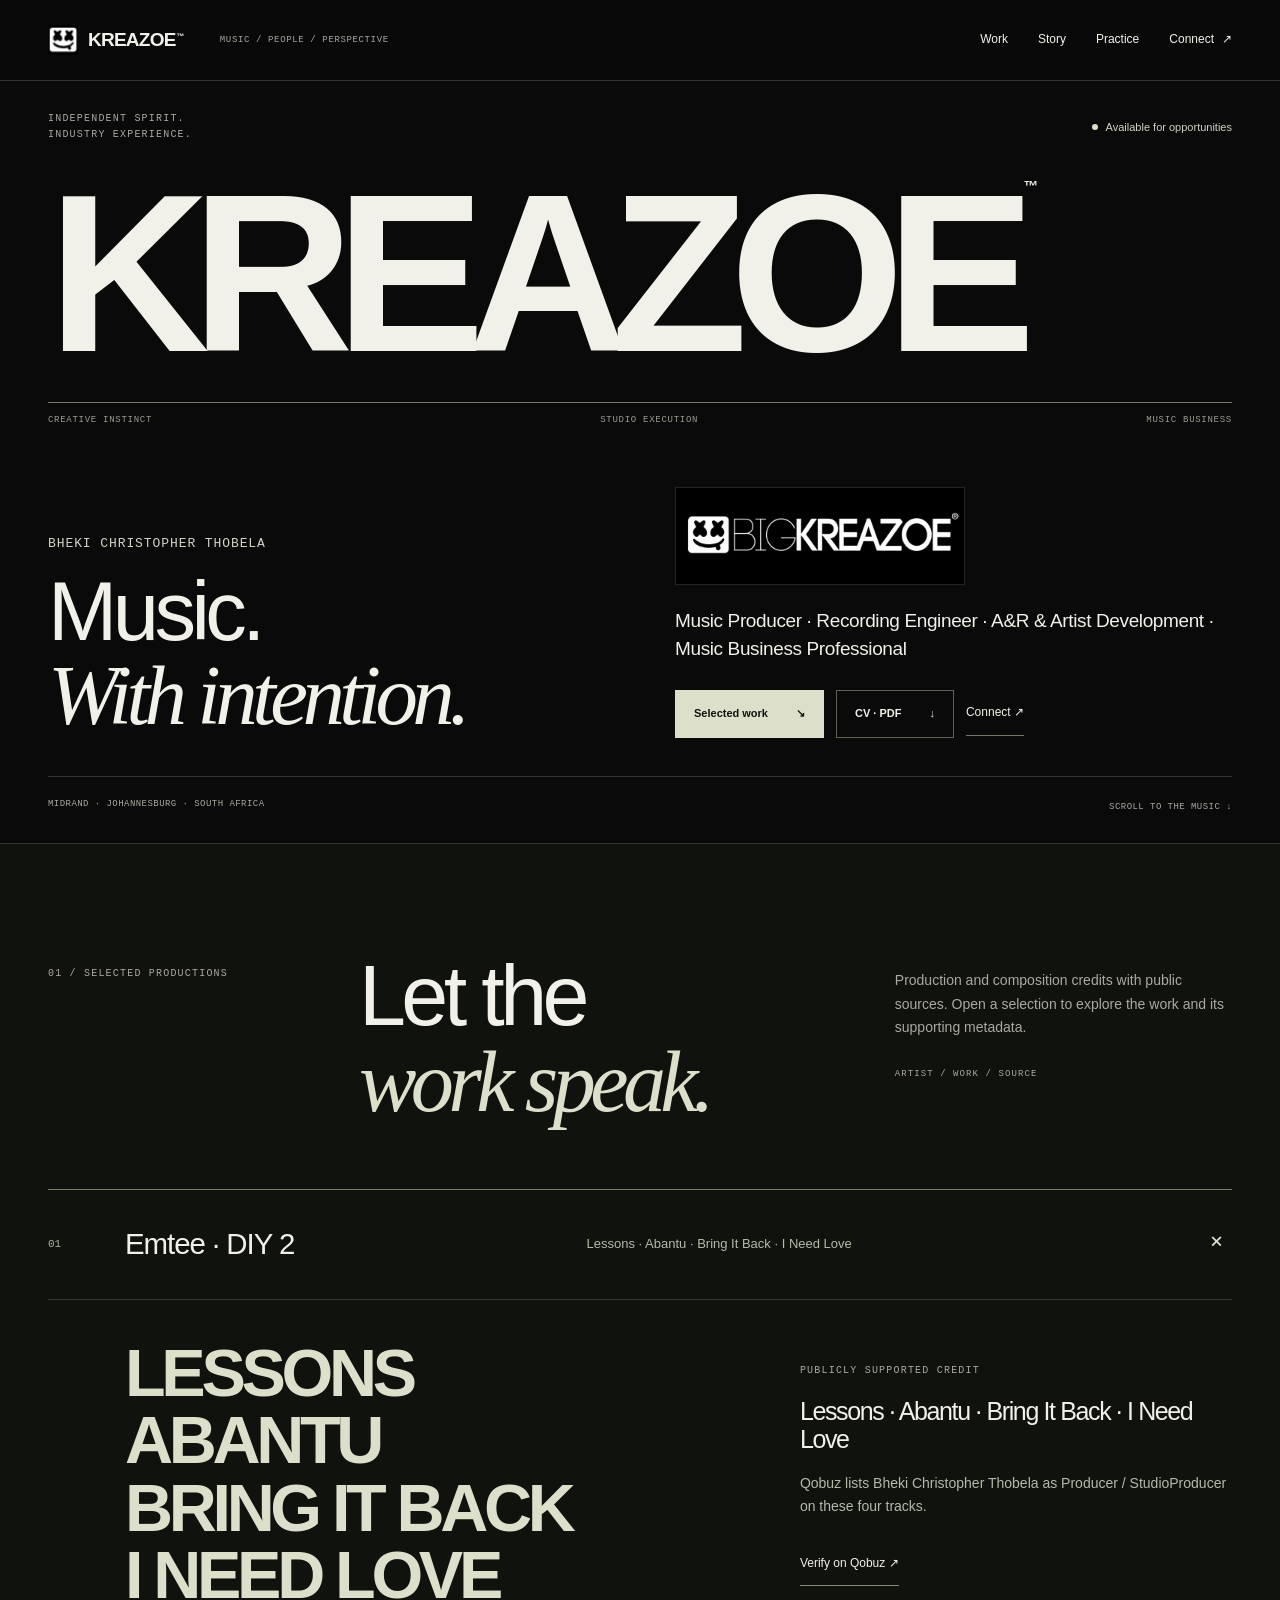
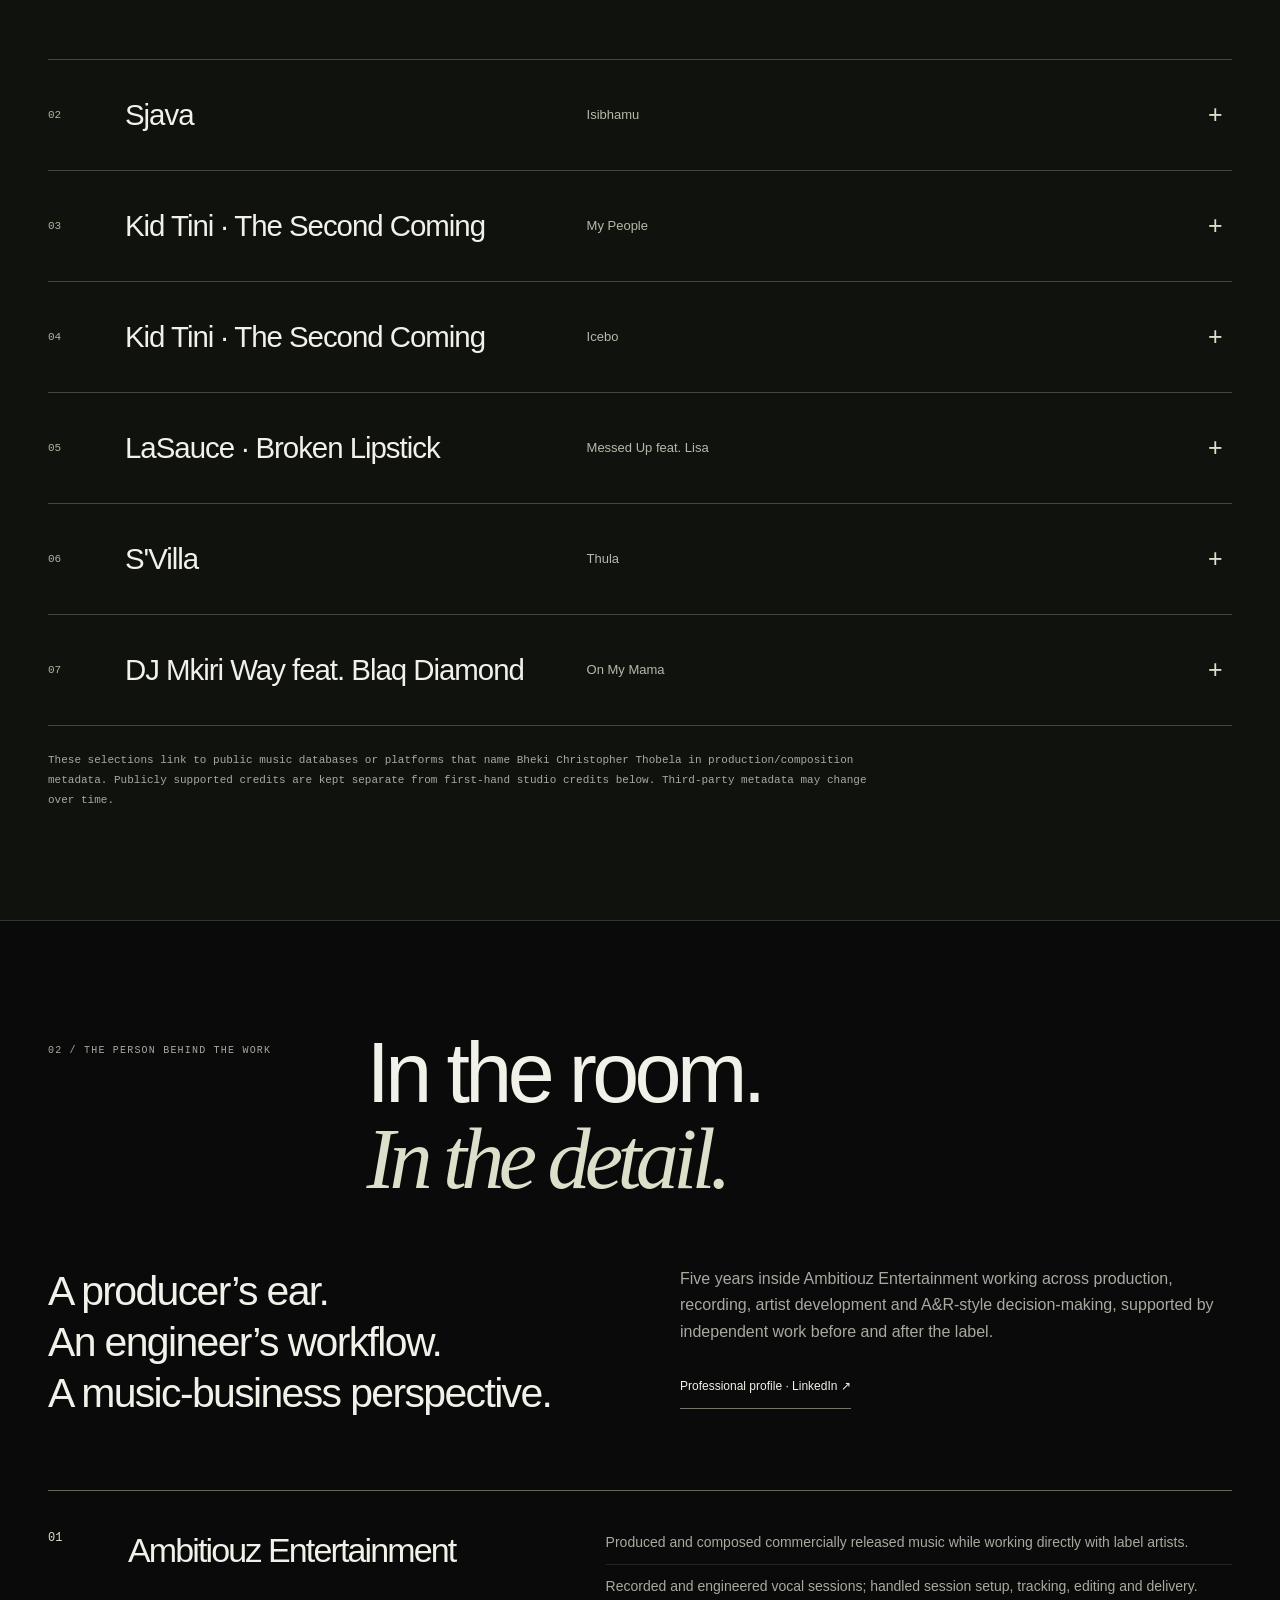
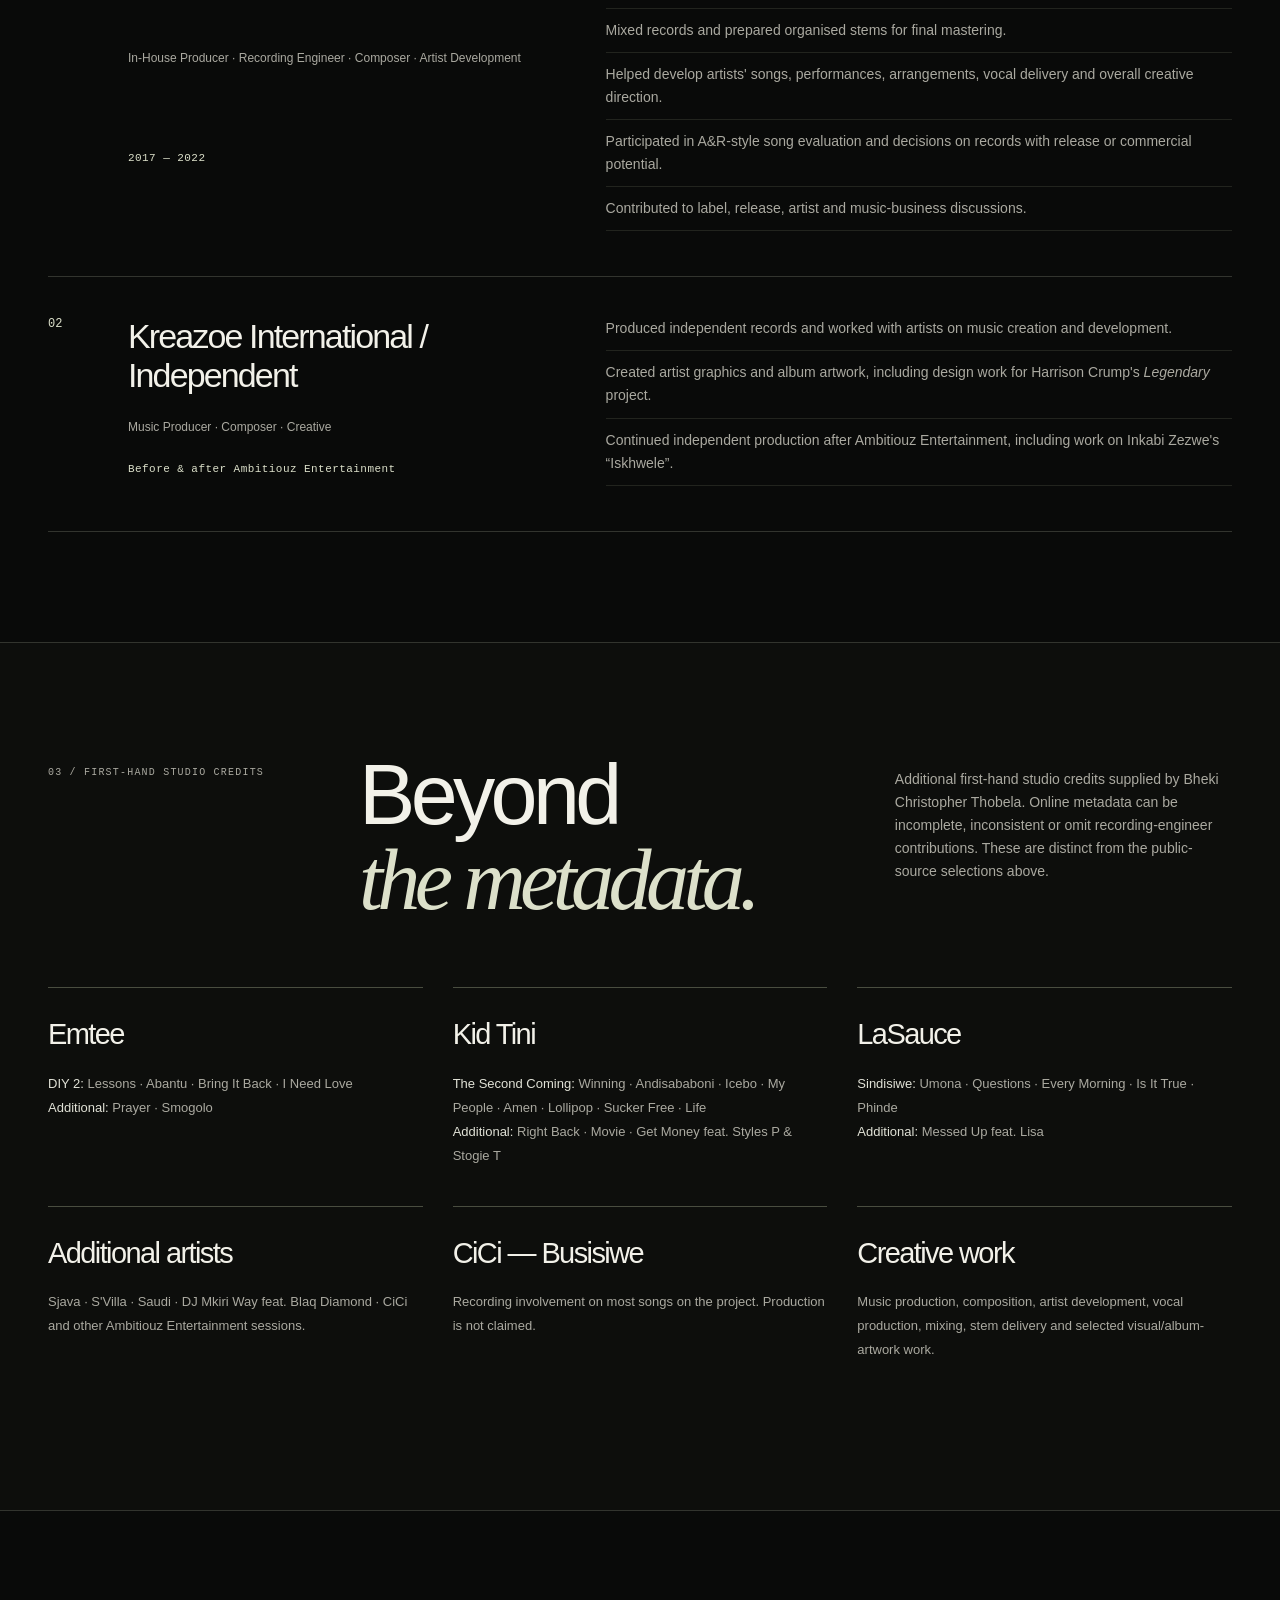
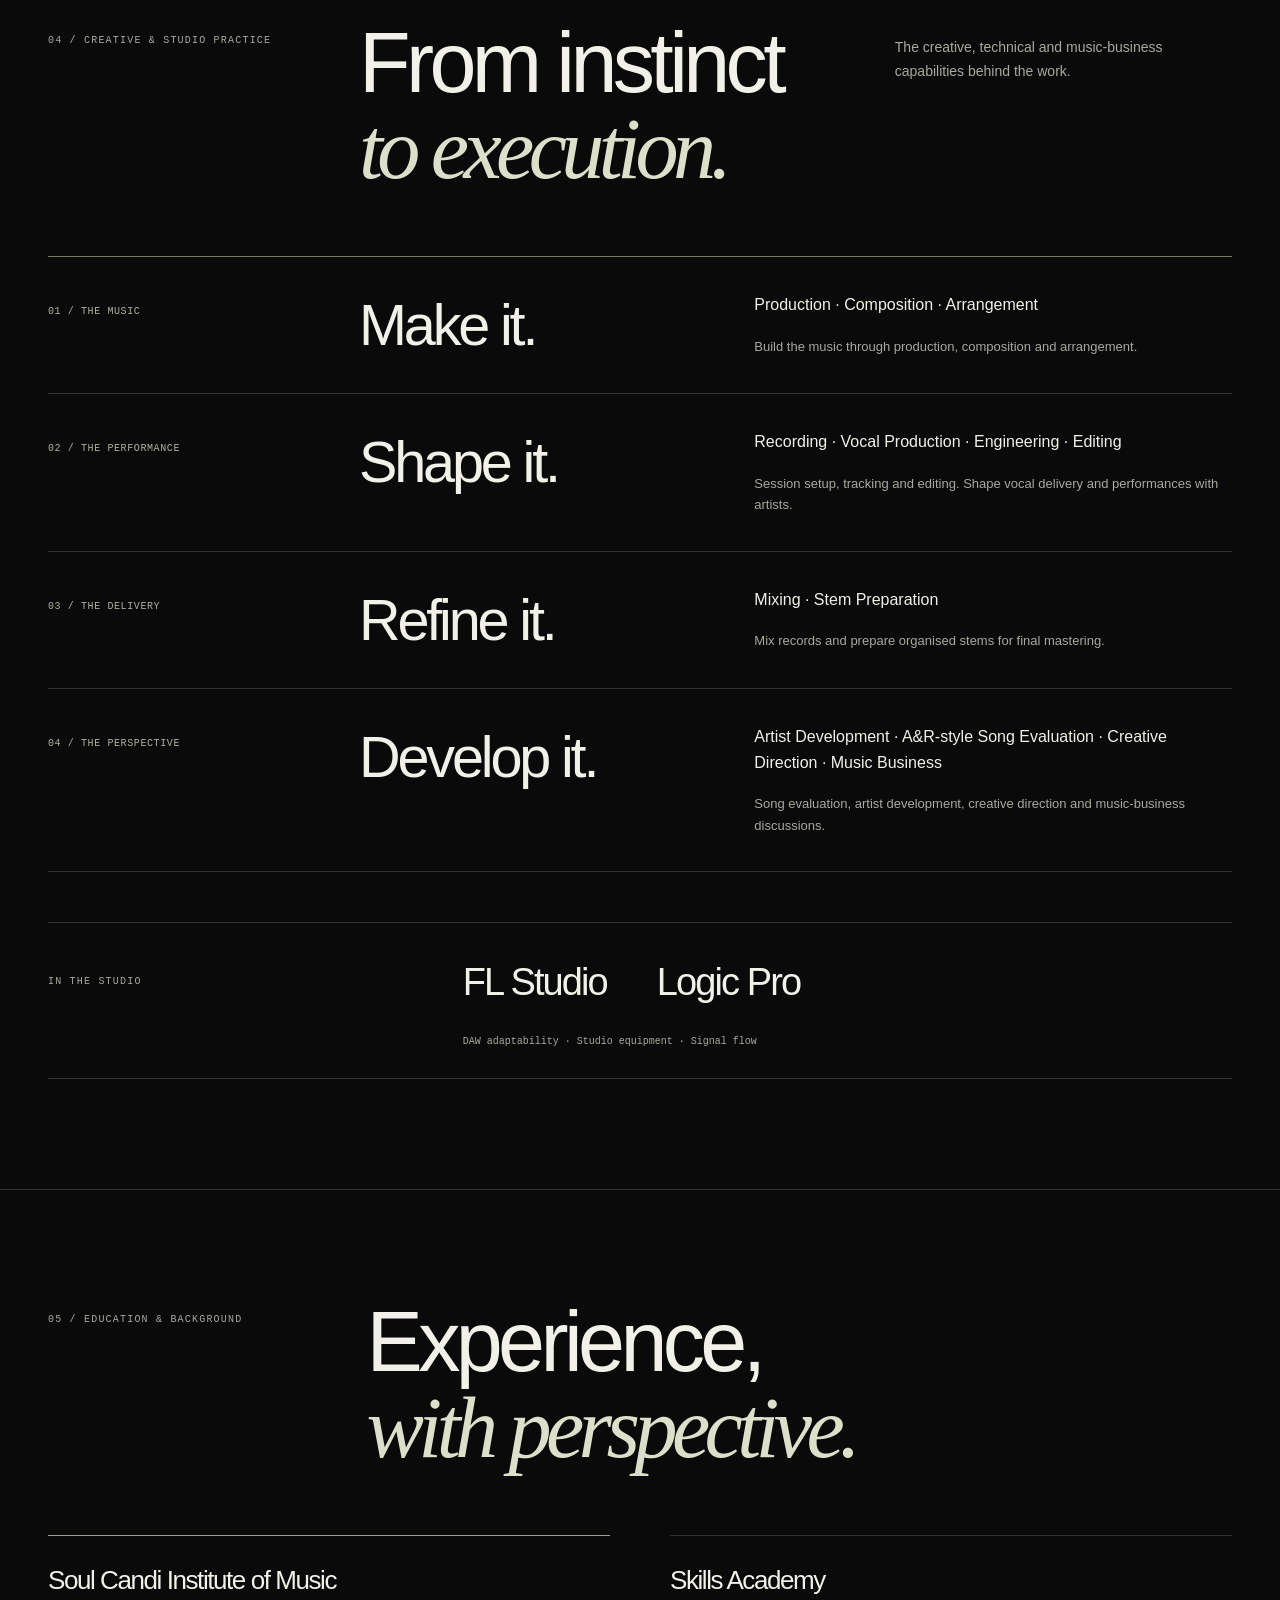
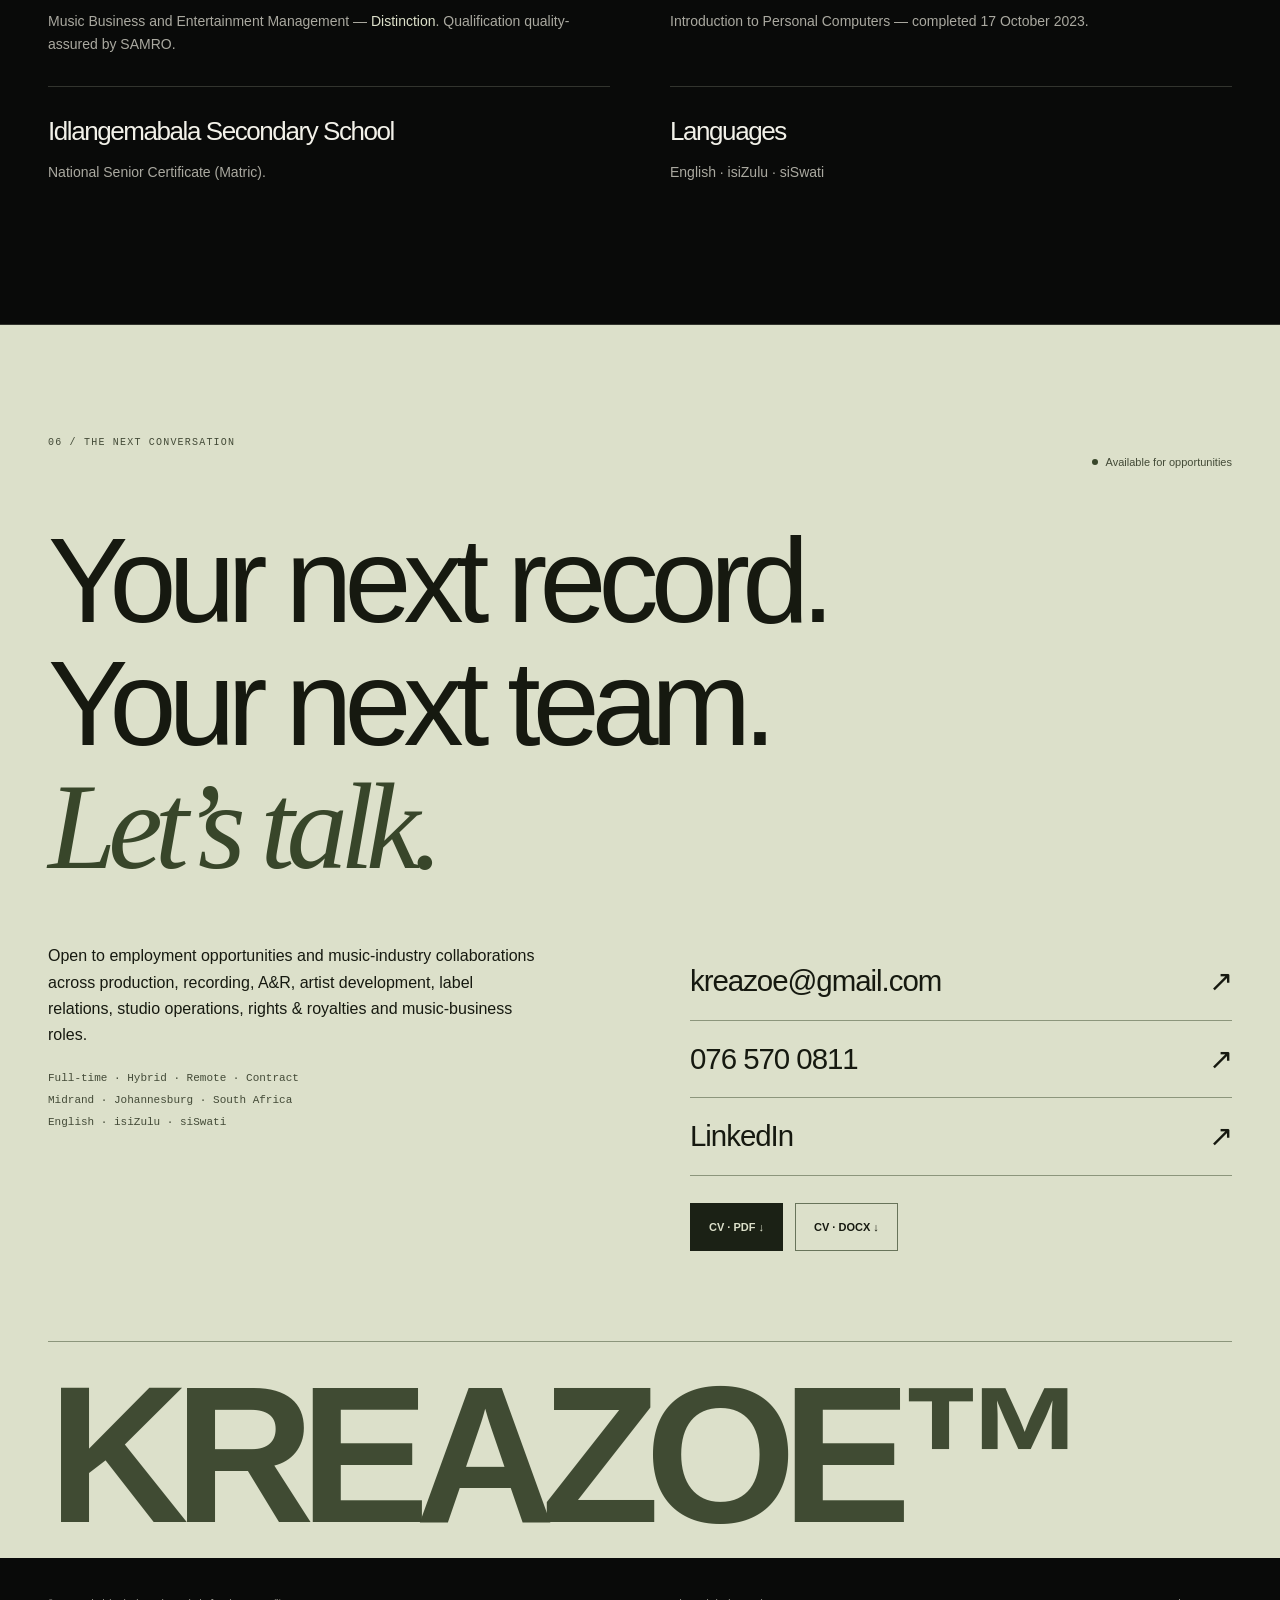
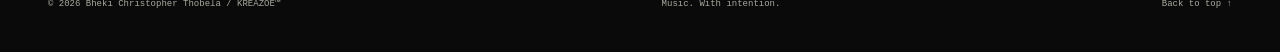
==== commit 1da8b7d7: "Build KREAZOE Portfolio V3 editorial music experience for preview" ====
--- a/index.html
+++ b/index.html
@@ -1,8 +1,8 @@
 <!doctype html>
 <html lang="en"><head>
 <meta charset="utf-8"><meta name="viewport" content="width=device-width, initial-scale=1">
-<title>KREAZOE™ | Bheki Christopher Thobela — Music Producer & Recording Engineer</title>
-<meta name="description" content="Bheki Christopher Thobela / KREAZOE™. Music Producer, Recording Engineer, A&R & Artist Development and Music Business Professional. Explore credits, studio work and CV.">
+<title>KREAZOE™ — Bheki Christopher Thobela | Music. With intention.</title>
+<meta name="description" content="Bheki Christopher Thobela / KREAZOE™. Music Producer, Recording Engineer, A&R & Artist Development and Music Business Professional. Selected productions, studio experience and creative capabilities. Connect for opportunities and collaborations.">
 <meta name="theme-color" content="#080808"><link rel="canonical" href="https://kreazoe.github.io/Kreazoe/">
 <meta property="og:type" content="website"><meta property="og:site_name" content="KREAZOE™ Portfolio">
 <meta property="og:title" content="KREAZOE™ — Music. With intention."><meta property="og:description" content="Bheki Christopher Thobela. Music Producer · Recording Engineer · A&R & Artist Development · Music Business Professional.">
@@ -10,34 +10,10 @@
 <meta name="twitter:card" content="summary_large_image"><meta name="twitter:title" content="KREAZOE™ — Bheki Christopher Thobela"><meta name="twitter:description" content="Music Producer · Recording Engineer · A&R & Artist Development · Music Business Professional."><meta name="twitter:image" content="https://kreazoe.github.io/Kreazoe/assets/bigkreazoe.jpg"><meta name="twitter:image:alt" content="BIGKREAZOE black-and-white logo">
 <link rel="icon" href="assets/favicon.svg" type="image/svg+xml"><link rel="stylesheet" href="assets/style.css"><script src="assets/main.js" defer></script>
 <script type="application/ld+json">{"@context": "https://schema.org", "@type": "Person", "name": "Bheki Christopher Thobela", "alternateName": "KREAZOE", "jobTitle": "Music Producer, Recording Engineer, A&R & Artist Development, Music Business Professional", "email": "mailto:kreazoe@gmail.com", "telephone": "+27765700811", "address": {"@type": "PostalAddress", "addressLocality": "Midrand", "addressRegion": "Gauteng", "addressCountry": "ZA"}, "sameAs": ["https://za.linkedin.com/in/kreazoe-musik-067663b1"], "url": "https://kreazoe.github.io/Kreazoe/", "image": "https://kreazoe.github.io/Kreazoe/assets/bigkreazoe.jpg"}</script></head><body><a class="skip-link" href="#main">Skip to content</a>
-<header class="site-header"><div class="wrap nav-inner"><a class="brand" href="#top" aria-label="KREAZOE home"><img src="assets/favicon.svg" width="32" height="32" alt=""><span>KREAZOE<sup>™</sup></span></a><button class="menu-toggle" type="button" aria-expanded="false" aria-controls="site-nav" hidden>Menu <span aria-hidden="true">+</span></button><nav id="site-nav" aria-label="Main navigation"><a href="#about">About</a><a href="#verified">Selected work</a><a href="#experience">Experience</a><a href="#contact" class="nav-contact">Let’s connect <span aria-hidden="true">↗</span></a></nav></div></header>
-<main id="main"><div id="top"></div>
-<section class="hero" aria-labelledby="hero-title"><div class="wrap"><div class="hero-top"><p class="eyebrow">Independent spirit. Industry experience.</p><a class="availability" href="#contact"><span class="status-dot" aria-hidden="true"></span> Available for opportunities</a></div>
-<div class="logo-stage"><img src="assets/bigkreazoe.jpg" alt="BIGKREAZOE" width="1536" height="512" fetchpriority="high"><span class="stage-label" aria-hidden="true">PRODUCTION / RECORDING / ARTIST DEVELOPMENT</span></div>
-<div class="hero-bottom"><div><p class="eyebrow">Bheki Christopher Thobela / KREAZOE™</p><h1 id="hero-title">Music.<br><span>With intention.</span></h1></div><div class="hero-intro"><p class="positioning">Music Producer · Recording Engineer · A&R &amp; Artist Development · Music Business Professional.</p><p class="muted">Bridging creative instinct, studio execution and music-business strategy.</p><div class="actions"><a class="button primary" href="#verified">Explore selected work <span aria-hidden="true">↘</span></a><a class="text-link" href="Bheki_Christopher_Thobela_CV.pdf" download>Download CV · PDF <span aria-hidden="true">↓</span></a></div></div></div>
-<div class="hero-foot"><span>Midrand · Johannesburg · South Africa</span><a href="#about">Discover the approach <span aria-hidden="true">↓</span></a></div></div></section>
-<section id="about" class="section"><div class="wrap"><div class="section-heading"><p class="eyebrow">01 / About</p><h2>A producer’s ear.<br>A business perspective.</h2></div><div class="about-grid"><p class="statement">From the first idea to the final session, the music comes first.</p><div><p class="large-copy">Five years inside Ambitiouz Entertainment working across production, recording, artist development and A&amp;R-style decision-making, supported by independent work before and after the label.</p><p class="muted">A producer's ear, an engineer's workflow and a music-business perspective — useful in A&amp;R, artist development, label operations, studio roles, music management and rights/repertoire environments.</p><a class="text-link" href="https://za.linkedin.com/in/kreazoe-musik-067663b1" target="_blank" rel="noopener">Professional profile on LinkedIn <span aria-hidden="true">↗</span></a></div></div>
-<div class="capabilities"><article><span class="eyebrow">Create</span><h3>Production &amp; composition</h3><p>Music production, composition, arrangement and vocal production.</p></article><article><span class="eyebrow">Shape</span><h3>Recording &amp; engineering</h3><p>Session setup, tracking, editing, mixing and organised stem preparation.</p></article><article><span class="eyebrow">Develop</span><h3>Artists &amp; music business</h3><p>Artist development, A&amp;R-style song evaluation, creative direction and music-business discussions.</p></article></div></div></section>
-<section id="verified" class="section"><div class="wrap"><div class="section-heading"><p class="eyebrow">02 / Publicly supported credits</p><h2>The work.<br>The source.</h2><p class="section-copy">These selections link to public music databases or platforms that name Bheki Christopher Thobela in production/composition metadata. This section intentionally distinguishes independently verified credits from additional studio credits.</p></div><div class="grid">
-<article class="credit"><span aria-hidden="true" class="credit-number">01</span><div class="top"><div><div class="artist">Emtee · DIY 2</div><h3>Lessons · Abantu · Bring It Back · I Need Love</h3></div><span class="badge">Public source</span></div><p>Qobuz lists Bheki Christopher Thobela as Producer / StudioProducer on these four tracks.</p><div class="links"><a class="verify" href="https://www.qobuz.com/us-en/album/diy-2-emtee/eudild19oo8ja" rel="noopener" target="_blank">Verify on Qobuz ↗</a></div></article>
-<article class="credit"><span aria-hidden="true" class="credit-number">02</span><div class="top"><div><div class="artist">Sjava</div><h3>Isibhamu</h3></div><span class="badge">Public source</span></div><p>Shazam credits Bheki Christopher Thobela as Producer alongside Mfanafuthi Ruff Nkosi.</p><div class="links"><a class="verify" href="https://www.shazam.com/song/1629479298/isibhamu" rel="noopener" target="_blank">Verify on Shazam ↗</a></div></article>
-<article class="credit"><span aria-hidden="true" class="credit-number">03</span><div class="top"><div><div class="artist">Kid Tini · The Second Coming</div><h3>My People</h3></div><span class="badge">Public source</span></div><p>Audiomack lists Bheki Christopher Thobela as Producer.</p><div class="links"><a class="verify" href="https://audiomack.com/kidtini/song/my-people" rel="noopener" target="_blank">Verify on Audiomack ↗</a></div></article>
-<article class="credit"><span aria-hidden="true" class="credit-number">04</span><div class="top"><div><div class="artist">Kid Tini · The Second Coming</div><h3>Icebo</h3></div><span class="badge">Public source</span></div><p>Audiomack credits Bheki Christopher Thobela and Pheto Mbulelo Mabena as Producers.</p><div class="links"><a class="verify" href="https://audiomack.com/kidtini/song/icebo" rel="noopener" target="_blank">Verify on Audiomack ↗</a></div></article>
-<article class="credit"><span aria-hidden="true" class="credit-number">05</span><div class="top"><div><div class="artist">LaSauce · Broken Lipstick</div><h3>Messed Up feat. Lisa</h3></div><span class="badge">Public source</span></div><p>Qobuz lists Bheki Christopher Thobela as Producer / StudioProducer / NonLyricAuthor.</p><div class="links"><a class="verify" href="https://www.qobuz.com/us-en/album/broken-lipstick-lasauce/fw39fiidki5pc" rel="noopener" target="_blank">Verify on Qobuz ↗</a></div></article>
-<article class="credit"><span aria-hidden="true" class="credit-number">06</span><div class="top"><div><div class="artist">S'Villa</div><h3>Thula</h3></div><span class="badge">Public source</span></div><p>Shazam lists Bheki Christopher Thobela as Producer.</p><div class="links"><a class="verify" href="https://www.shazam.com/song/1578979063/thula/music-video" rel="noopener" target="_blank">Verify on Shazam ↗</a></div></article>
-<article class="credit"><span aria-hidden="true" class="credit-number">07</span><div class="top"><div><div class="artist">DJ Mkiri Way feat. Blaq Diamond</div><h3>On My Mama</h3></div><span class="badge">Public source</span></div><p>Shazam lists Bheki Christopher Thobela as Producer.</p><div class="links"><a class="verify" href="https://www.shazam.com/en-gb/song/1578954849/on-my-mama-feat-blaq-diamond" rel="noopener" target="_blank">Verify on Shazam ↗</a></div></article>
-
-</div><p class="small-note">Source descriptions are preserved from the existing portfolio. Third-party metadata may change over time.</p></div></section>
-<section id="discography" class="section"><div class="wrap"><div class="section-heading"><p class="eyebrow">03 / Selected studio discography</p><h2>Inside the sessions.</h2><p class="section-copy">Additional first-hand studio credits supplied by Bheki Christopher Thobela. These are listed separately from the public-verification section above because online metadata can be incomplete, inconsistent or omit recording-engineer contributions.</p></div><div class="grid">
-<article class="studio-card"><h3>Emtee</h3><p><strong>DIY 2:</strong> Lessons · Abantu · Bring It Back · I Need Love<br/><strong>Additional:</strong> Prayer · Smogolo</p></article>
-<article class="studio-card"><h3>Kid Tini</h3><p><strong>The Second Coming:</strong> Winning · Andisababoni · Icebo · My People · Amen · Lollipop · Sucker Free · Life<br/><strong>Additional:</strong> Right Back · Movie · Get Money feat. Styles P &amp; Stogie T</p></article>
-<article class="studio-card"><h3>LaSauce</h3><p><strong>Sindisiwe:</strong> Umona · Questions · Every Morning · Is It True · Phinde<br/><strong>Additional:</strong> Messed Up feat. Lisa</p></article>
-<article class="studio-card"><h3>Additional artists</h3><p>Sjava · S'Villa · Saudi · DJ Mkiri Way feat. Blaq Diamond · CiCi and other Ambitiouz Entertainment sessions.</p></article>
-<article class="studio-card"><h3>CiCi — Busisiwe</h3><p>Recording involvement on most songs on the project. Production is not claimed.</p></article>
-<article class="studio-card"><h3>Creative work</h3><p>Music production, composition, artist development, vocal production, mixing, stem delivery and selected visual/album-artwork work.</p></article>
-</div><p class="small-note">The Emtee “DIY 2” title track is intentionally omitted from the selected credits due to conflicting online metadata.</p></div></section>
-<section id="experience" class="section"><div class="wrap"><div class="section-heading"><p class="eyebrow">04 / Professional experience</p><h2>Studio floor.<br>Label perspective.</h2></div><div class="grid">
-<article class="experience-item">
+<header class="site-header"><div class="nav-inner"><a class="brand" href="#top" aria-label="KREAZOE home"><img src="assets/favicon.svg" width="30" height="30" alt=""><span>KREAZOE<sup>™</sup></span></a><span class="nav-caption" aria-hidden="true">Music / People / Perspective</span><button class="menu-toggle" aria-controls="site-nav" aria-expanded="false" type="button" hidden>Menu <span aria-hidden="true">+</span></button><nav id="site-nav" aria-label="Main navigation"><a href="#work">Work</a><a href="#story">Story</a><a href="#practice">Practice</a><a href="#contact">Connect <span aria-hidden="true">↗</span></a></nav></div><div class="reading-line" aria-hidden="true"></div></header>
+<main id="main"><section id="top" class="hero" aria-labelledby="hero-title"><div class="hero-top wrap"><p class="eyebrow">Independent spirit.<br>Industry experience.</p><a class="availability" href="#contact"><span class="status-dot" aria-hidden="true"></span> Available for opportunities</a></div><div class="hero-wordmark wrap"><h1 id="hero-title">KREAZOE<sup>™</sup></h1><div class="wordmark-rule" aria-hidden="true"><span>CREATIVE INSTINCT</span><span>STUDIO EXECUTION</span><span>MUSIC BUSINESS</span></div></div><div class="hero-composition wrap"><div><p class="eyebrow">Bheki Christopher Thobela</p><h2>Music.<br><em>With intention.</em></h2></div><div class="hero-intro"><div class="original-mark"><img src="assets/bigkreazoe.jpg" alt="BIGKREAZOE" width="1536" height="512" fetchpriority="high"></div><p class="positioning">Music Producer · Recording Engineer · A&amp;R &amp; Artist Development · Music Business Professional</p><div class="actions"><a class="button primary" href="#work">Selected work <span aria-hidden="true">↘</span></a><a class="button" href="Bheki_Christopher_Thobela_CV.pdf" download>CV · PDF <span aria-hidden="true">↓</span></a><a class="text-link" href="#contact">Connect ↗</a></div></div></div><div class="hero-foot wrap"><span>Midrand · Johannesburg · South Africa</span><a href="#work">Scroll to the music <span aria-hidden="true">↓</span></a></div></section>
+<section id="work" class="section work-section"><div class="wrap"><div class="section-heading"><p class="eyebrow">01 / Selected productions</p><h2>Let the<br><em>work speak.</em></h2><div class="section-note"><p>Production and composition credits with public sources. Open a selection to explore the work and its supporting metadata.</p><span class="eyebrow">Artist / Work / Source</span></div></div><div class="productions"><details class="production" open><summary><span class="work-no">01</span><span class="work-artist">Emtee · DIY 2</span><span class="work-title">Lessons · Abantu · Bring It Back · I Need Love</span><span class="expand" aria-hidden="true">+</span></summary><div class="production-body"><div class="track-treatment" aria-hidden="true">Lessons<br>Abantu<br>Bring It Back<br>I Need Love</div><div class="production-note"><p class="eyebrow">Publicly supported credit</p><h3>Lessons · Abantu · Bring It Back · I Need Love</h3><p>Qobuz lists Bheki Christopher Thobela as Producer / StudioProducer on these four tracks.</p><a class="verify" href="https://www.qobuz.com/us-en/album/diy-2-emtee/eudild19oo8ja" rel="noopener" target="_blank">Verify on Qobuz ↗</a></div></div></details><details class="production" ><summary><span class="work-no">02</span><span class="work-artist">Sjava</span><span class="work-title">Isibhamu</span><span class="expand" aria-hidden="true">+</span></summary><div class="production-body"><div class="track-treatment" aria-hidden="true">Isibhamu</div><div class="production-note"><p class="eyebrow">Publicly supported credit</p><h3>Isibhamu</h3><p>Shazam credits Bheki Christopher Thobela as Producer alongside Mfanafuthi Ruff Nkosi.</p><a class="verify" href="https://www.shazam.com/song/1629479298/isibhamu" rel="noopener" target="_blank">Verify on Shazam ↗</a></div></div></details><details class="production" ><summary><span class="work-no">03</span><span class="work-artist">Kid Tini · The Second Coming</span><span class="work-title">My People</span><span class="expand" aria-hidden="true">+</span></summary><div class="production-body"><div class="track-treatment" aria-hidden="true">My People</div><div class="production-note"><p class="eyebrow">Publicly supported credit</p><h3>My People</h3><p>Audiomack lists Bheki Christopher Thobela as Producer.</p><a class="verify" href="https://audiomack.com/kidtini/song/my-people" rel="noopener" target="_blank">Verify on Audiomack ↗</a></div></div></details><details class="production" ><summary><span class="work-no">04</span><span class="work-artist">Kid Tini · The Second Coming</span><span class="work-title">Icebo</span><span class="expand" aria-hidden="true">+</span></summary><div class="production-body"><div class="track-treatment" aria-hidden="true">Icebo</div><div class="production-note"><p class="eyebrow">Publicly supported credit</p><h3>Icebo</h3><p>Audiomack credits Bheki Christopher Thobela and Pheto Mbulelo Mabena as Producers.</p><a class="verify" href="https://audiomack.com/kidtini/song/icebo" rel="noopener" target="_blank">Verify on Audiomack ↗</a></div></div></details><details class="production" ><summary><span class="work-no">05</span><span class="work-artist">LaSauce · Broken Lipstick</span><span class="work-title">Messed Up feat. Lisa</span><span class="expand" aria-hidden="true">+</span></summary><div class="production-body"><div class="track-treatment" aria-hidden="true">Messed Up feat. Lisa</div><div class="production-note"><p class="eyebrow">Publicly supported credit</p><h3>Messed Up feat. Lisa</h3><p>Qobuz lists Bheki Christopher Thobela as Producer / StudioProducer / NonLyricAuthor.</p><a class="verify" href="https://www.qobuz.com/us-en/album/broken-lipstick-lasauce/fw39fiidki5pc" rel="noopener" target="_blank">Verify on Qobuz ↗</a></div></div></details><details class="production" ><summary><span class="work-no">06</span><span class="work-artist">S'Villa</span><span class="work-title">Thula</span><span class="expand" aria-hidden="true">+</span></summary><div class="production-body"><div class="track-treatment" aria-hidden="true">Thula</div><div class="production-note"><p class="eyebrow">Publicly supported credit</p><h3>Thula</h3><p>Shazam lists Bheki Christopher Thobela as Producer.</p><a class="verify" href="https://www.shazam.com/song/1578979063/thula/music-video" rel="noopener" target="_blank">Verify on Shazam ↗</a></div></div></details><details class="production" ><summary><span class="work-no">07</span><span class="work-artist">DJ Mkiri Way feat. Blaq Diamond</span><span class="work-title">On My Mama</span><span class="expand" aria-hidden="true">+</span></summary><div class="production-body"><div class="track-treatment" aria-hidden="true">On My Mama</div><div class="production-note"><p class="eyebrow">Publicly supported credit</p><h3>On My Mama</h3><p>Shazam lists Bheki Christopher Thobela as Producer.</p><a class="verify" href="https://www.shazam.com/en-gb/song/1578954849/on-my-mama-feat-blaq-diamond" rel="noopener" target="_blank">Verify on Shazam ↗</a></div></div></details></div><p class="small-note">These selections link to public music databases or platforms that name Bheki Christopher Thobela in production/composition metadata. Publicly supported credits are kept separate from first-hand studio credits below. Third-party metadata may change over time.</p></div></section>
+<section id="story" class="section story-section"><div class="wrap"><div class="section-heading"><p class="eyebrow">02 / The person behind the work</p><h2>In the room.<br><em>In the detail.</em></h2></div><div class="story-intro"><p class="big-statement">A producer’s ear.<br>An engineer’s workflow.<br>A music-business perspective.</p><div><p>Five years inside Ambitiouz Entertainment working across production, recording, artist development and A&amp;R-style decision-making, supported by independent work before and after the label.</p><a class="text-link" href="https://za.linkedin.com/in/kreazoe-musik-067663b1" target="_blank" rel="noopener">Professional profile · LinkedIn ↗</a></div></div><div class="career"><article class="experience-item">
 <h3 class="role">Ambitiouz Entertainment</h3><div class="sub">In-House Producer · Recording Engineer · Composer · Artist Development</div><div class="date">2017 — 2022</div>
 <ul class="clean">
 <li>Produced and composed commercially released music while working directly with label artists.</li>
@@ -47,17 +23,8 @@
 <li>Participated in A&amp;R-style song evaluation and decisions on records with release or commercial potential.</li>
 <li>Contributed to label, release, artist and music-business discussions.</li>
 </ul>
-</article>
-
-<article class="experience-item"><h3 class="role">Kreazoe International / Independent</h3><div class="sub">Music Producer · Composer · Creative</div><div class="date">Before &amp; after Ambitiouz Entertainment</div><ul class="clean"><li>Produced independent records and worked with artists on music creation and development.</li><li>Created artist graphics and album artwork, including design work for Harrison Crump's <em>Legendary</em> project.</li><li>Continued independent production after Ambitiouz Entertainment, including work on Inkabi Zezwe's “Iskhwele”.</li></ul></article>
-
-</div><p class="small-note">Experience and independent studio work are presented as first-hand professional history, separately from the public-source credits above.</p></div></section>
-<section id="approach" class="section"><div class="wrap"><div class="section-heading"><p class="eyebrow">05 / Workflow &amp; capabilities</p><h2>Creative instinct.<br>Considered execution.</h2><p class="section-copy">Production and studio capabilities spanning music creation, recording, artist development and delivery.</p></div><ol class="workflow"><li><span class="eyebrow">01 / Create</span><h3>Composition &amp; arrangement</h3><p>Build the music through production, composition and arrangement.</p></li><li><span class="eyebrow">02 / Develop</span><h3>Song &amp; performance</h3><p>Shape songs, vocal delivery, performances and creative direction with artists.</p></li><li><span class="eyebrow">03 / Record</span><h3>Session &amp; vocal production</h3><p>Session setup, tracking and editing, supported by studio equipment and signal-flow knowledge.</p></li><li><span class="eyebrow">04 / Deliver</span><h3>Mix &amp; prepare</h3><p>Mix records and prepare organised stems for final mastering.</p></li></ol><div class="tools"><div><p class="eyebrow">In the studio</p><h3>Tools that serve the music.</h3></div><div><div class="tool-names"><span>FL Studio</span><span>Logic Pro</span></div><p class="muted">DAW adaptability · Studio equipment · Signal flow · Recording · Vocal production · Mixing · Stem preparation</p></div></div></div></section>
-<section id="education" class="section"><div class="wrap"><div class="section-heading"><p class="eyebrow">06 / Education &amp; background</p><h2>Experience.<br>Backed by learning.</h2></div><div class="grid">
-<article class="education-item"><h3>Soul Candi Institute of Music</h3><p>Music Business and Entertainment Management — <strong>Distinction</strong>. Qualification quality-assured by SAMRO.</p></article>
-<article class="education-item"><h3>Skills Academy</h3><p>Introduction to Personal Computers — completed 17 October 2023.</p></article>
-<article class="education-item"><h3>Idlangemabala Secondary School</h3><p>National Senior Certificate (Matric).</p></article>
-<article class="education-item"><h3>Languages</h3><p>English · isiZulu · siSwati</p></article>
-</div></div></section>
-<section id="contact" class="section contact-section"><div class="wrap"><div class="contact-top"><p class="eyebrow"><span class="status-dot" aria-hidden="true"></span> Available for opportunities</p><span class="eyebrow">Let’s connect / 07</span></div><h2>Let’s make<br><span>something matter.</span></h2><div class="contact-grid"><div><p class="large-copy">Open to full-time, hybrid, remote and contract opportunities across A&amp;R, artist development, label relations, production, recording, studio operations, rights &amp; royalties and music-business roles.</p><p class="muted">Midrand · Johannesburg · South Africa<br>English · isiZulu · siSwati</p></div><div class="contact-links"><a href="mailto:kreazoe@gmail.com">kreazoe@gmail.com <span aria-hidden="true">↗</span></a><a href="tel:+27765700811">076 570 0811 <span aria-hidden="true">↗</span></a><a href="https://za.linkedin.com/in/kreazoe-musik-067663b1" target="_blank" rel="noopener">LinkedIn <span aria-hidden="true">↗</span></a><div class="actions"><a class="button primary" href="Bheki_Christopher_Thobela_CV.pdf" download>CV · PDF ↓</a><a class="button" href="Bheki_Christopher_Thobela_CV.docx" download>CV · DOCX ↓</a></div></div></div></div></section>
-</main><footer><div class="wrap footer-inner"><a class="brand" href="#top">KREAZOE<sup>™</sup></a><p>© 2026 Bheki Christopher Thobela.<br>Music. With intention.</p><a class="text-link" href="#top">Back to top ↑</a></div></footer></body></html>+</article><article class="experience-item"><h3 class="role">Kreazoe International / Independent</h3><div class="sub">Music Producer · Composer · Creative</div><div class="date">Before &amp; after Ambitiouz Entertainment</div><ul class="clean"><li>Produced independent records and worked with artists on music creation and development.</li><li>Created artist graphics and album artwork, including design work for Harrison Crump's <em>Legendary</em> project.</li><li>Continued independent production after Ambitiouz Entertainment, including work on Inkabi Zezwe's “Iskhwele”.</li></ul></article></div></div></section>
+<section id="discography" class="section studio-section"><div class="wrap"><div class="section-heading"><p class="eyebrow">03 / First-hand studio credits</p><h2>Beyond<br><em>the metadata.</em></h2><p class="section-note">Additional first-hand studio credits supplied by Bheki Christopher Thobela. Online metadata can be incomplete, inconsistent or omit recording-engineer contributions. These are distinct from the public-source selections above.</p></div><div class="studio-grid"><article class="studio-card"><h3>Emtee</h3><p><strong>DIY 2:</strong> Lessons · Abantu · Bring It Back · I Need Love<br/><strong>Additional:</strong> Prayer · Smogolo</p></article><article class="studio-card"><h3>Kid Tini</h3><p><strong>The Second Coming:</strong> Winning · Andisababoni · Icebo · My People · Amen · Lollipop · Sucker Free · Life<br/><strong>Additional:</strong> Right Back · Movie · Get Money feat. Styles P &amp; Stogie T</p></article><article class="studio-card"><h3>LaSauce</h3><p><strong>Sindisiwe:</strong> Umona · Questions · Every Morning · Is It True · Phinde<br/><strong>Additional:</strong> Messed Up feat. Lisa</p></article><article class="studio-card"><h3>Additional artists</h3><p>Sjava · S'Villa · Saudi · DJ Mkiri Way feat. Blaq Diamond · CiCi and other Ambitiouz Entertainment sessions.</p></article><article class="studio-card"><h3>CiCi — Busisiwe</h3><p>Recording involvement on most songs on the project. Production is not claimed.</p></article><article class="studio-card"><h3>Creative work</h3><p>Music production, composition, artist development, vocal production, mixing, stem delivery and selected visual/album-artwork work.</p></article></div></div></section>
+<section id="practice" class="section practice-section"><div class="wrap"><div class="section-heading"><p class="eyebrow">04 / Creative &amp; studio practice</p><h2>From instinct<br><em>to execution.</em></h2><p class="section-note">The creative, technical and music-business capabilities behind the work.</p></div><div class="practice-list"><article><span class="practice-index">01 / The music</span><h3>Make it.</h3><div><p class="skill-line">Production · Composition · Arrangement</p><p>Build the music through production, composition and arrangement.</p></div></article><article><span class="practice-index">02 / The performance</span><h3>Shape it.</h3><div><p class="skill-line">Recording · Vocal Production · Engineering · Editing</p><p>Session setup, tracking and editing. Shape vocal delivery and performances with artists.</p></div></article><article><span class="practice-index">03 / The delivery</span><h3>Refine it.</h3><div><p class="skill-line">Mixing · Stem Preparation</p><p>Mix records and prepare organised stems for final mastering.</p></div></article><article><span class="practice-index">04 / The perspective</span><h3>Develop it.</h3><div><p class="skill-line">Artist Development · A&amp;R-style Song Evaluation · Creative Direction · Music Business</p><p>Song evaluation, artist development, creative direction and music-business discussions.</p></div></article></div><div class="tools"><p class="eyebrow">In the studio</p><div class="tool-names"><span>FL Studio</span><span>Logic Pro</span></div><p>DAW adaptability · Studio equipment · Signal flow</p></div></div></section>
+<section id="education" class="section education-section"><div class="wrap"><div class="section-heading"><p class="eyebrow">05 / Education &amp; background</p><h2>Experience,<br><em>with perspective.</em></h2></div><div class="education-grid"><article class="education-item"><h3>Soul Candi Institute of Music</h3><p>Music Business and Entertainment Management — <strong>Distinction</strong>. Qualification quality-assured by SAMRO.</p></article><article class="education-item"><h3>Skills Academy</h3><p>Introduction to Personal Computers — completed 17 October 2023.</p></article><article class="education-item"><h3>Idlangemabala Secondary School</h3><p>National Senior Certificate (Matric).</p></article><article class="education-item"><h3>Languages</h3><p>English · isiZulu · siSwati</p></article></div></div></section>
+<section id="contact" class="section contact-section"><div class="wrap"><div class="contact-top"><p class="eyebrow">06 / The next conversation</p><p class="availability"><span class="status-dot" aria-hidden="true"></span> Available for opportunities</p></div><h2>Your next record.<br>Your next team.<br><em>Let’s talk.</em></h2><div class="contact-grid"><div><p>Open to employment opportunities and music-industry collaborations across production, recording, A&amp;R, artist development, label relations, studio operations, rights &amp; royalties and music-business roles.</p><p class="small-note">Full-time · Hybrid · Remote · Contract<br>Midrand · Johannesburg · South Africa<br>English · isiZulu · siSwati</p></div><div class="contact-links"><a href="mailto:kreazoe@gmail.com">kreazoe@gmail.com <span aria-hidden="true">↗</span></a><a href="tel:+27765700811">076 570 0811 <span aria-hidden="true">↗</span></a><a href="https://za.linkedin.com/in/kreazoe-musik-067663b1" target="_blank" rel="noopener">LinkedIn <span aria-hidden="true">↗</span></a><div class="actions"><a class="button primary" href="Bheki_Christopher_Thobela_CV.pdf" download>CV · PDF ↓</a><a class="button" href="Bheki_Christopher_Thobela_CV.docx" download>CV · DOCX ↓</a></div></div></div><div class="closing-mark" aria-hidden="true">KREAZOE™</div></div></section></main><footer><div class="wrap footer-inner"><p>© 2026 Bheki Christopher Thobela / KREAZOE™</p><span>Music. With intention.</span><a href="#top">Back to top ↑</a></div></footer></body></html>
--- a/assets/style.css
+++ b/assets/style.css
@@ -1,7 +1,8 @@
-:root{color-scheme:dark;--bg:#080808;--panel:#111;--text:#f5f4f0;--muted:#aaa9a4;--line:#30302e;--max:1280px}*{box-sizing:border-box}html{scroll-behavior:smooth;scroll-padding-top:100px}body{margin:0;background:var(--bg);color:var(--text);font-family:Arial,Helvetica,sans-serif;font-size:16px;line-height:1.65;-webkit-font-smoothing:antialiased}::selection{background:#e7e6df;color:#080808}a{color:inherit;text-decoration:none}button{font:inherit}a,button{-webkit-tap-highlight-color:transparent}a:focus-visible,button:focus-visible,summary:focus-visible{outline:2px solid #fff;outline-offset:6px}a:hover{color:#fff}img{display:block;max-width:100%}p,h1,h2,h3{margin:0}p+p{margin-top:20px}h1,h2,h3{line-height:1.07;font-weight:500;letter-spacing:-.055em}h2{font-size:clamp(38px,5.5vw,76px)}h3{font-size:25px;letter-spacing:-.025em}.wrap{width:min(var(--max),calc(100% - 112px));margin-inline:auto}.muted,.section-copy,.small-note{color:var(--muted)}.eyebrow,.artist,.badge,.date,.stage-label{font-family:'Courier New',monospace;font-size:11px;letter-spacing:.12em;text-transform:uppercase;line-height:1.6}.eyebrow{color:#b7b6b0}.skip-link{position:fixed;top:12px;left:12px;z-index:100;background:#fff;color:#000;padding:12px 20px;transform:translateY(-150%)}.skip-link:focus{transform:translateY(0)}.site-header{position:sticky;top:0;z-index:20;background:rgba(8,8,8,.96);border-bottom:1px solid var(--line)}.nav-inner{min-height:84px;display:flex;align-items:center;justify-content:space-between;gap:24px}.brand{display:inline-flex;align-items:center;gap:10px;font-size:19px;letter-spacing:-.04em;font-weight:700}.brand sup{font-size:9px;align-self:flex-start;margin-top:7px}.brand img{border-radius:5px}.site-header nav{display:flex;align-items:center;gap:36px;font-size:13px}.site-header nav a{padding:12px 0}.site-header nav a:hover,.site-header nav a[aria-current]{text-decoration:underline;text-underline-offset:6px}.nav-contact{border-left:1px solid var(--line);padding-left:32px!important}.nav-contact span{margin-left:14px}.menu-toggle{display:none}.hero{background:#080808;position:relative}.hero-top{display:flex;align-items:center;justify-content:space-between;gap:20px;padding-top:30px}.availability{font-size:11px;letter-spacing:.01em;color:#d1d0ca;display:flex;gap:9px;align-items:center}.status-dot{display:inline-block;width:6px;height:6px;background:#dfdfd5;border-radius:50%;margin-right:5px;box-shadow:0 0 12px #ffffff40}.logo-stage{position:relative;margin:24px 0 35px;border:1px solid #242424;background:#000;overflow:hidden}.logo-stage:before,.logo-stage:after{content:'';position:absolute;z-index:1;width:18px;height:18px;border-top:1px solid #8c8c85;top:12px;pointer-events:none}.logo-stage:before{left:12px;border-left:1px solid #8c8c85}.logo-stage:after{right:12px;border-right:1px solid #8c8c85}.logo-stage img{width:100%;height:auto}.stage-label{position:absolute;left:24px;bottom:14px;font-size:9px;color:#999}.hero-bottom{display:grid;grid-template-columns:1.1fr 1fr;gap:70px;align-items:end}.hero h1{font-size:clamp(56px,7vw,96px);margin-top:18px;font-weight:500;letter-spacing:-.065em}.hero h1 span{color:#a8a7a1}.positioning{font-size:clamp(17px,1.65vw,23px);line-height:1.45;letter-spacing:-.02em}.hero-intro .muted{font-size:14px;max-width:410px}.actions{display:flex;flex-wrap:wrap;gap:18px;align-items:center;margin-top:26px}.button{display:inline-flex;justify-content:space-between;align-items:center;gap:20px;padding:13px 19px;min-height:48px;border:1px solid #62625c;font-size:12px;font-weight:600;transition:background .2s,color .2s}.button:hover{background:#292926}.button.primary{background:#eeeee7;border-color:#eeeee7;color:#111}.button.primary:hover{background:#fff;border-color:#fff}.text-link{font-size:12px;display:inline-flex;align-items:center;min-height:44px;gap:18px;border-bottom:1px solid #6c6c65}.text-link:hover{border-color:#fff}.hero-foot{display:flex;justify-content:space-between;gap:20px;margin-top:45px;padding:22px 0;border-top:1px solid var(--line);font-family:'Courier New',monospace;font-size:10px;color:#aaa;letter-spacing:.04em;text-transform:uppercase}.hero-foot a{padding:4px 0}.section{padding:100px 0;border-top:1px solid var(--line);scroll-margin-top:20px}.section-heading{display:grid;grid-template-columns:1fr 2fr;gap:20px 50px;margin-bottom:50px}.section-heading>.eyebrow{padding-top:10px}.section-heading h2{grid-column:2}.section-copy{grid-column:2;max-width:670px;font-size:15px;line-height:1.7}.about-grid{display:grid;grid-template-columns:1fr 2fr;gap:50px}.statement{font-size:23px;line-height:1.35;letter-spacing:-.025em;max-width:260px}.large-copy{font-size:20px;line-height:1.6;letter-spacing:-.025em}.about-grid .muted{font-size:15px}.about-grid .text-link{margin-top:20px}.capabilities{display:grid;grid-template-columns:repeat(3,1fr);margin-top:65px;border-top:1px solid var(--line)}.capabilities article{padding:30px 28px 0 0}.capabilities article+article{border-left:1px solid var(--line);padding-left:28px}.capabilities h3{font-size:23px;margin:18px 0 16px}.capabilities p,.workflow p{font-size:14px;color:var(--muted)}#verified{background:#0c0c0c}#verified .grid{display:grid;grid-template-columns:repeat(2,minmax(0,1fr));border-top:1px solid var(--line)}.credit{position:relative;display:flex;flex-direction:column;min-width:0;padding:32px 30px 32px 0;border-bottom:1px solid var(--line)}.credit:nth-child(even){padding-left:30px;border-left:1px solid var(--line)}.credit-number{font-family:'Courier New',monospace;color:#aaa;font-size:11px;margin-bottom:22px}.credit .top{display:flex;align-items:flex-start;justify-content:space-between;gap:18px}.artist{color:#b4b3ad;font-size:10px;letter-spacing:.08em;margin-bottom:12px}.credit h3{font-size:clamp(25px,2.7vw,36px);line-height:1.16}.badge{flex-shrink:0;border:1px solid #45453f;border-radius:3px;padding:3px 6px;font-size:8px;letter-spacing:.02em;color:#d7d7ce}.credit p{font-size:13px;color:var(--muted);margin:20px 0;max-width:440px}.credit .links{margin-top:auto}.verify{display:inline-flex;min-height:44px;align-items:center;font-size:11px;border-bottom:1px solid #62625a}.verify:hover{border-color:#fff}.small-note{font-size:11px;line-height:1.7;margin-top:24px;max-width:790px}#discography .grid{display:grid;grid-template-columns:repeat(3,minmax(0,1fr));gap:14px}.studio-card{padding:28px;background:var(--panel);border:1px solid #272725}.studio-card h3{margin-bottom:20px;font-size:26px}.studio-card p{font-size:13px;color:#b0afa9;line-height:1.85}.studio-card strong{color:#e0dfd9;font-weight:500}#experience .grid{display:grid;grid-template-columns:1fr 1fr;gap:50px}.experience-item{border-top:1px solid #66665f;padding-top:28px}.experience-item h3{font-size:30px;margin-bottom:14px}.sub{font-size:12px;color:#d0cfc8}.date{color:#aaa;margin:18px 0 28px;font-size:10px}.clean{list-style:none;padding:0;margin:0}.clean li{position:relative;padding:12px 0 12px 18px;border-top:1px solid #272725;font-size:14px;color:var(--muted)}.clean li:before{content:'↗';position:absolute;left:0;font-size:10px;color:#aaa;top:16px}.workflow{list-style:none;padding:0;display:grid;grid-template-columns:repeat(4,1fr);gap:25px;margin:0}.workflow li{border-top:1px solid #6c6c64;padding-top:24px}.workflow h3{font-size:24px;margin:25px 0 15px;line-height:1.15}.tools{display:grid;grid-template-columns:1fr 2fr;gap:50px;border:1px solid var(--line);padding:32px;margin-top:50px;background:#101010}.tools h3{margin-top:16px;font-size:23px}.tool-names{display:flex;gap:34px;flex-wrap:wrap;font-size:32px;letter-spacing:-.04em;margin-bottom:18px}.tools .muted{font-size:12px}#education .grid{display:grid;grid-template-columns:1fr 1fr;gap:0 50px}.education-item{border-top:1px solid var(--line);padding:28px 0}.education-item h3{font-size:24px;margin-bottom:14px}.education-item p{color:var(--muted);font-size:14px}.education-item strong{color:#f5f4f0;font-weight:500}.contact-section{background:#111110}.contact-top{display:flex;justify-content:space-between;gap:20px;margin-bottom:45px}.contact-section h2{font-size:clamp(48px,8.5vw,116px);letter-spacing:-.065em}.contact-section h2 span{color:#a5a49e}.contact-grid{display:grid;grid-template-columns:1fr 1fr;gap:90px;margin-top:50px}.contact-grid .large-copy{font-size:16px;max-width:480px}.contact-grid .muted{font-size:12px;line-height:1.85}.contact-links>a{display:flex;justify-content:space-between;align-items:center;border-bottom:1px solid #42423d;padding:14px 0;font-size:clamp(16px,2vw,24px);letter-spacing:-.025em}.contact-links>a:hover{border-color:#ddd}.contact-links>a span{font-size:18px}.contact-links .actions{gap:10px}footer{padding:32px 0}.footer-inner{display:flex;align-items:center;justify-content:space-between;gap:24px}footer p{font-size:10px;color:#aaa}footer .text-link{font-size:10px}.menu-toggle[hidden]{display:none}
-@media(min-width:1500px){.logo-stage{margin-top:35px}.hero-top{padding-top:38px}}
-@media(max-width:1050px){.wrap{width:calc(100% - 64px)}.hero-bottom{gap:30px}.hero h1{font-size:70px}.hero-intro .actions{gap:12px}.section-heading,.about-grid{grid-template-columns:1fr 2fr;gap:24px}.credit .top{display:block}.badge{display:inline-block;margin-top:14px}.workflow{grid-template-columns:1fr 1fr;gap:35px}.contact-grid{gap:45px}.site-header nav{gap:23px}}
-@media(max-width:700px){html{scroll-padding-top:88px}.wrap{width:calc(100% - 40px)}.nav-inner{min-height:70px;flex-wrap:wrap;gap:0}.brand{font-size:17px}.brand img{width:28px;height:28px}.site-header nav{display:flex;flex-wrap:wrap;width:100%;gap:0 24px;padding:0 0 14px;font-size:12px}.nav-contact{border-left:0;padding-left:0!important}.js .menu-toggle{display:inline-flex;align-items:center;gap:20px;background:transparent;color:#eee;border:1px solid #45453f;min-height:44px;padding:0 14px;font-size:12px}.js .site-header nav{display:none}.js .site-header nav.is-open{display:grid;grid-template-columns:1fr 1fr;padding:14px 0 22px;gap:8px 20px}.site-header nav a{min-height:44px}.hero-top{align-items:flex-start;flex-direction:column;gap:12px;padding-top:24px}.hero-top .eyebrow{font-size:9px}.availability{font-size:10px}.logo-stage{margin:22px 0 28px}.logo-stage img{min-height:125px;object-fit:contain}.stage-label{font-size:5px;left:12px;bottom:7px;letter-spacing:.05em}.hero-bottom{grid-template-columns:1fr;gap:25px}.hero h1{font-size:clamp(48px,11.5vw,78px);margin-top:16px}.hero-bottom .eyebrow{font-size:9px}.positioning{font-size:18px;max-width:500px}.hero-intro .muted{font-size:13px;margin-top:15px}.hero-foot{font-size:8px;flex-direction:column;gap:12px;margin-top:32px}.hero-foot a{min-height:28px}.section{padding:65px 0}.section-heading{grid-template-columns:1fr;gap:18px;margin-bottom:32px}.section-heading h2,.section-copy{grid-column:1}.section-heading>.eyebrow{padding-top:0}h2{font-size:44px}.section-copy{font-size:14px}.about-grid{grid-template-columns:1fr;gap:24px}.statement{font-size:22px;max-width:330px}.large-copy{font-size:18px}.about-grid .muted{font-size:14px}.capabilities{grid-template-columns:1fr;margin-top:38px}.capabilities article{padding:25px 0}.capabilities article+article{border-left:0;border-top:1px solid var(--line);padding-left:0}.capabilities h3{margin:10px 0}#verified .grid{grid-template-columns:1fr}.credit,.credit:nth-child(even){padding:28px 0;border-left:0}.credit .top{display:flex}.credit h3{font-size:29px}.badge{margin-top:0;font-size:7px}.credit-number{margin-bottom:16px}.credit p{font-size:13px}#discography .grid{grid-template-columns:1fr}.studio-card{padding:24px}.studio-card h3{font-size:26px;margin-bottom:14px}#experience .grid{grid-template-columns:1fr;gap:38px}.experience-item h3{font-size:29px}.workflow{gap:30px 20px}.workflow h3{font-size:21px}.workflow p{font-size:13px}.workflow .eyebrow{font-size:9px}.tools{grid-template-columns:1fr;padding:25px;gap:25px;margin-top:35px}.tool-names{font-size:28px;gap:25px}#education .grid{grid-template-columns:1fr}.education-item h3{font-size:24px}.contact-top{flex-direction:column;gap:12px;margin-bottom:30px}.contact-top>.eyebrow:last-child{display:none}.contact-section h2{font-size:clamp(45px,10vw,72px)}.contact-grid{grid-template-columns:1fr;gap:26px;margin-top:32px}.contact-links>a{font-size:22px}.footer-inner{flex-wrap:wrap;gap:22px}footer p{order:3;width:100%}footer .brand{font-size:19px}footer .text-link{margin-left:auto}}
-@media(max-width:360px){.wrap{width:calc(100% - 32px)}h2{font-size:38px}.credit .top{display:block}.badge{margin-top:12px}.workflow{grid-template-columns:1fr}.button{padding:12px 15px}.hero h1{font-size:48px}}
-@media(prefers-reduced-motion:reduce){html{scroll-behavior:auto}*,*:before,*:after{animation:none!important;transition:none!important}}
-@media print{html{color-scheme:light;scroll-padding:0}body{background:#fff;color:#000;font-size:10pt}.wrap{width:100%;max-width:none}.site-header,.skip-link,.menu-toggle,.hero-foot,.availability,.actions,.text-link,.verify,.contact-top,footer .brand{display:none!important}.hero,.section,.contact-section,#verified{background:#fff!important}.hero-top{padding:0}.logo-stage{width:65%;margin:20px 0}.stage-label{display:none}.hero-bottom,.about-grid,.contact-grid,.section-heading{display:block}.hero h1{font-size:36pt}.hero h1 span,.contact-section h2 span,.muted,.section-copy,.small-note,.eyebrow,.artist,.date,.sub,.credit p,.studio-card p,.education-item p,.clean li,.workflow p,.capabilities p{color:#333!important}.hero-intro{margin-top:20px}.section{padding:24px 0;border-color:#aaa}.section-heading{margin-bottom:20px}h2,.contact-section h2{font-size:28pt}.section-heading .eyebrow{margin-bottom:8px}h3,.credit h3{font-size:17pt!important}.credit,.studio-card,.education-item,.experience-item,.workflow li,.capabilities article{break-inside:avoid}.credit{padding:20px 16px 20px 0;min-height:0}.credit:nth-child(even){padding-left:16px}.studio-card,.tools{background:#fff;border-color:#aaa}.studio-card strong,.education-item strong{color:#111}.badge{color:#111;border-color:#aaa}.capabilities{margin-top:25px}.tools{padding:18px}.contact-grid{margin-top:20px}.contact-links{margin-top:20px}.contact-links>a{font-size:13pt;border-color:#aaa}.contact-links>a span{display:none}footer{padding:16px 0}footer p{color:#333}.footer-inner{display:block}}
+:root{color-scheme:dark;--bg:#090a09;--ink:#f2f1e9;--muted:#aaa9a0;--line:#32342e;--accent:#dce0ca;--max:1320px;--read-progress:0}*{box-sizing:border-box}html{scroll-behavior:smooth;scroll-padding-top:95px}body{margin:0;background:var(--bg);color:var(--ink);font:16px/1.65 Arial,Helvetica,sans-serif;-webkit-font-smoothing:antialiased}::selection{background:var(--accent);color:var(--bg)}a{color:inherit;text-decoration:none}button,summary{font:inherit}button,a,summary{-webkit-tap-highlight-color:transparent}a:focus-visible,button:focus-visible,summary:focus-visible{outline:2px solid var(--accent);outline-offset:6px}img{display:block;max-width:100%}h1,h2,h3,p{margin:0}h1,h2,h3{line-height:1;letter-spacing:-.055em}h2{font-size:clamp(50px,6.6vw,92px);font-weight:500}h2 em{font:italic 1.02em/1 Georgia,'Times New Roman',serif;letter-spacing:-.065em;color:var(--accent)}h3{font-size:28px;font-weight:500;line-height:1.15}p+p{margin-top:18px}.wrap{width:min(var(--max),calc(100% - 96px));margin-inline:auto}.eyebrow,.work-no,.practice-index,.nav-caption,.wordmark-rule,.hero-foot,.tools>p,.small-note,.date{font-family:'Courier New',monospace}.eyebrow{font-size:10px;text-transform:uppercase;letter-spacing:.12em;line-height:1.6;color:var(--muted)}.small-note{font-size:11px;line-height:1.8;color:var(--muted)}.skip-link{position:fixed;top:10px;left:10px;z-index:100;transform:translateY(-200%);padding:14px 24px;background:var(--accent);color:#080808}.skip-link:focus{transform:translateY(0)}.site-header{position:sticky;top:0;z-index:30;background:#090a09f5;border-bottom:1px solid var(--line)}.nav-inner{width:min(var(--max),calc(100% - 96px));margin:auto;min-height:80px;display:flex;align-items:center;gap:36px}.brand{display:flex;align-items:center;gap:10px;font-size:19px;font-weight:700;letter-spacing:-.04em;white-space:nowrap}.brand sup{font-size:8px;margin-left:1px}.nav-caption{font-size:9px;letter-spacing:.07em;text-transform:uppercase;color:#a7a89f;margin-right:auto}.site-header nav{display:flex;gap:30px;font-size:12px}.site-header nav a{position:relative;min-height:44px;display:flex;align-items:center;gap:8px}.site-header nav a:after{content:'';position:absolute;bottom:5px;left:0;width:100%;height:1px;background:var(--accent);transform:scaleX(0);transform-origin:left;transition:transform .2s}.site-header nav a:hover:after,.site-header nav a[aria-current]:after{transform:scaleX(1)}.reading-line{position:absolute;bottom:-1px;height:1px;left:0;width:100%;background:var(--accent);transform:scaleX(var(--read-progress));transform-origin:left;pointer-events:none}.menu-toggle{display:none}.hero{overflow:clip;padding-top:30px}.hero-top{display:flex;justify-content:space-between;gap:20px;align-items:center}.availability{display:flex;align-items:center;gap:8px;font-size:11px;color:#d0d1c6}.status-dot{display:inline-block;width:6px;height:6px;border-radius:100%;background:var(--accent);flex-shrink:0}.hero-wordmark{padding:34px 0 20px}.hero-wordmark h1{font-size:clamp(84px,17.5vw,248px);font-weight:800;line-height:.86;letter-spacing:-.08em;white-space:nowrap;position:relative;width:max-content;max-width:100%;transform:translateY(var(--hero-drift,0px));will-change:auto}.hero-wordmark h1 sup{position:absolute;right:-1.4em;top:.2em;font-size:.065em;letter-spacing:0}.wordmark-rule{margin-top:32px;display:flex;justify-content:space-between;border-top:1px solid #77796c;padding-top:10px;font-size:9px;letter-spacing:.08em;color:#9b9e91}.hero-composition{display:grid;grid-template-columns:1fr 1fr;gap:70px;padding:40px 0 38px;align-items:end}.hero h2{font-size:clamp(48px,6.5vw,90px);margin-top:15px}.hero h2 em{color:var(--ink)}.hero-intro{max-width:575px}.original-mark{background:#000;border:1px solid #24251f;width:290px;margin-bottom:22px}.original-mark img{width:100%;height:auto}.positioning{font-size:19px;line-height:1.45;letter-spacing:-.02em}.actions{display:flex;gap:12px;flex-wrap:wrap;align-items:center;margin-top:27px}.button{display:inline-flex;justify-content:space-between;align-items:center;gap:28px;padding:13px 18px;min-height:48px;border:1px solid #5d6053;font-size:11px;font-weight:600;transition:background .2s,color .2s,border-color .2s}.button:hover{background:#262820;border-color:var(--accent)}.button.primary{background:var(--accent);border-color:var(--accent);color:#111}.button.primary:hover{background:#f0f2e6}.text-link{display:inline-flex;align-items:center;font-size:12px;min-height:44px;border-bottom:1px solid #727567;gap:15px}.text-link:hover{color:var(--accent);border-color:var(--ink)}.hero-foot{display:flex;justify-content:space-between;gap:20px;border-top:1px solid var(--line);padding:20px 0 26px;color:var(--muted);font-size:9px;text-transform:uppercase;letter-spacing:.05em}.hero-foot a{padding:3px 0}.section{border-top:1px solid var(--line);padding:110px 0;scroll-margin-top:12px}.section-heading{display:grid;grid-template-columns:1fr 1.8fr 1.2fr;gap:30px;align-items:start;margin-bottom:64px}.section-heading>.eyebrow{padding-top:12px}.section-heading h2{grid-column:2}.section-note{font-size:14px;color:var(--muted);padding-top:15px;max-width:390px}.section-note .eyebrow{display:block;margin-top:28px;font-size:9px}.work-section{background:#10120e}.productions{border-top:1px solid #777c67}.production{border-bottom:1px solid #44483c}.production summary{list-style:none;cursor:pointer;display:grid;grid-template-columns:55px 1.1fr 1.5fr 24px;gap:22px;align-items:center;padding:30px 0;min-height:110px}.production summary::-webkit-details-marker{display:none}.work-no{font-size:11px;color:#afb59e}.work-artist{font-size:clamp(20px,2.3vw,32px);line-height:1.1;letter-spacing:-.035em}.work-title{font-size:13px;line-height:1.6;color:#b5baa8;max-width:500px}.expand{font-size:25px;line-height:1;color:var(--accent);transition:transform .2s}.production[open] .expand{transform:rotate(45deg)}.production summary:hover .work-artist{color:var(--accent)}.production[open] summary{border-bottom:1px solid #31372a}.production-body{display:grid;grid-template-columns:1.4fr 1fr;gap:70px;padding:40px 0 50px 77px;align-items:center}.track-treatment{font-size:clamp(36px,5.2vw,76px);line-height:1.01;letter-spacing:-.065em;text-transform:uppercase;font-weight:700;color:var(--accent);overflow-wrap:break-word}.production-note{max-width:450px}.production-note h3{font-size:25px;margin-top:18px}.production-note>p:not(.eyebrow){font-size:14px;color:#b5baa8;margin-top:18px}.verify{display:inline-flex;align-items:center;min-height:44px;margin-top:24px;border-bottom:1px solid #858d74;font-size:12px}.verify:hover{color:var(--accent);border-color:var(--ink)}.work-section>.wrap>.small-note{margin-top:25px;max-width:830px}.story-section .section-heading,.education-section .section-heading{grid-template-columns:1fr 3fr}.story-intro{display:grid;grid-template-columns:1fr 1fr;gap:80px;align-items:start;margin-bottom:70px}.big-statement{font-size:clamp(25px,3.2vw,45px);letter-spacing:-.04em;line-height:1.25}.story-intro>div{font-size:16px;color:var(--muted);max-width:540px}.story-intro .text-link{margin-top:20px;color:var(--ink)}.career{border-top:1px solid #65685a;counter-reset:career}.experience-item{position:relative;padding:40px 0 45px 80px;border-bottom:1px solid var(--line);display:grid;grid-template-columns:1fr 1.5fr;gap:15px 60px;counter-increment:career}.experience-item:before{content:'0' counter(career);position:absolute;left:0;top:40px;font:12px 'Courier New',monospace;color:var(--accent)}.experience-item h3{font-size:34px;grid-column:1}.experience-item .sub{font-size:12px;color:var(--muted);grid-column:1}.date{font-size:11px;color:var(--accent);grid-column:1;letter-spacing:.04em}.clean{list-style:none;margin:0;padding:0;grid-column:2;grid-row:1 / span 3}.clean li{font-size:14px;color:var(--muted);padding:10px 0;border-bottom:1px solid #22241e}.clean li:first-child{padding-top:0}.studio-section{background:#0d0e0c}.studio-grid{display:grid;grid-template-columns:repeat(3,minmax(0,1fr));gap:0 30px}.studio-card{border-top:1px solid #494d40;padding:30px 0 38px}.studio-card h3{font-size:29px;margin-bottom:20px}.studio-card p{color:var(--muted);font-size:13px;line-height:1.85}.studio-card strong{color:#e1e2d7;font-weight:500}.practice-list{border-top:1px solid #777c67}.practice-list article{display:grid;grid-template-columns:1fr 1.3fr 1.7fr;gap:30px;padding:35px 0;border-bottom:1px solid var(--line);align-items:start}.practice-index{font-size:10px;color:#aeb39f;text-transform:uppercase;letter-spacing:.06em;padding-top:12px}.practice-list h3{font-size:clamp(36px,4.5vw,62px)}.practice-list p{font-size:13px;color:var(--muted)}.practice-list .skill-line{font-size:16px;line-height:1.6;color:var(--ink)}.tools{margin-top:50px;padding:28px 0;border-block:1px solid var(--line);display:grid;grid-template-columns:1fr 2fr;gap:20px 30px;align-items:center}.tool-names{display:flex;gap:50px;flex-wrap:wrap;font-size:38px;letter-spacing:-.05em}.tools>p:last-child{grid-column:2;font-size:10px;color:var(--muted)}.education-grid{display:grid;grid-template-columns:1fr 1fr;gap:0 60px}.education-item{border-top:1px solid var(--line);padding:30px 0}.education-item:first-child{border-top-color:#9ba387}.education-item h3{font-size:26px;margin-bottom:14px}.education-item p{font-size:14px;color:var(--muted)}.education-item strong{color:var(--accent);font-weight:500}.contact-section{background:var(--accent);color:#161910;padding-bottom:0;overflow:clip}.contact-top{display:flex;justify-content:space-between;gap:24px;margin-bottom:48px}.contact-section .eyebrow,.contact-section .availability,.contact-section .small-note{color:#434a37}.contact-section .status-dot{background:#38462a}.contact-section h2{font-size:clamp(55px,9.4vw,132px);letter-spacing:-.065em;line-height:1.02}.contact-section h2 em{color:#38462a}.contact-grid{display:grid;grid-template-columns:1fr 1fr;gap:100px;margin-top:55px}.contact-grid>div>p{max-width:490px;font-size:16px}.contact-grid>div>p.small-note{font-size:11px;line-height:2}.contact-links>a{display:flex;align-items:center;justify-content:space-between;padding:14px 0;min-height:48px;border-bottom:1px solid #8c967c;font-size:clamp(19px,2.3vw,30px);letter-spacing:-.035em}.contact-links>a:hover{color:#475e2e}.contact-section .button{color:#161910;border-color:#68745a}.contact-section .button.primary{background:#1b2115;color:var(--accent);border-color:#1b2115}.contact-section .button:hover{background:#bfc7ad}.contact-section .button.primary:hover{background:#35452a}.contact-section a:focus-visible{outline-color:#1b2115}.closing-mark{font-size:clamp(56px,15.2vw,214px);font-weight:800;line-height:.8;letter-spacing:-.075em;white-space:nowrap;margin-top:90px;padding-bottom:25px;border-top:1px solid #8c967c;padding-top:35px;color:#404b33}footer{padding:25px 0}.footer-inner{display:flex;justify-content:space-between;align-items:center;gap:22px;font:9px/1.7 'Courier New',monospace;color:var(--muted)}footer a{min-height:44px;display:flex;align-items:center}.reveal-ready{opacity:0;transform:translateY(16px)}.reveal-ready.is-visible{opacity:1;transform:none;transition:opacity .55s ease,transform .55s ease}.hero-wordmark{animation:enter .8s ease both}.hero-composition{animation:enter .8s .1s ease both}@keyframes enter{from{opacity:0;transform:translateY(14px)}to{opacity:1;transform:none}}
+@media(max-width:1050px){.wrap,.nav-inner{width:calc(100% - 64px)}.nav-caption{display:none}.site-header nav{margin-left:auto}.hero-composition{gap:35px}.hero-wordmark h1{font-size:17vw}.section-heading{grid-template-columns:1fr 2fr;gap:25px}.section-heading h2{grid-column:2}.section-note{grid-column:2;max-width:580px;padding-top:0}.production summary{grid-template-columns:32px 1fr 1.2fr 20px;gap:18px}.production-body{padding-left:50px;gap:35px}.story-intro{gap:40px}.experience-item{padding-left:50px;gap:20px 35px}.experience-item h3{font-size:29px}.studio-grid{grid-template-columns:1fr 1fr}.practice-list article{grid-template-columns:.7fr 1fr 1.5fr;gap:20px}.contact-grid{gap:50px}}
+@media(max-width:800px){.hero-composition{grid-template-columns:1fr 1fr;gap:28px}.hero h2{font-size:58px}.positioning{font-size:16px}.original-mark{width:230px}.actions{gap:10px}.hero-intro .text-link{font-size:11px}.button{gap:18px;padding:12px 15px}.hero-composition>.hero-intro{min-width:0}.experience-item{grid-template-columns:1fr;gap:14px}.clean{grid-column:1;grid-row:auto;margin-top:10px}.practice-list h3{font-size:40px}}
+@media(max-width:650px){html{scroll-padding-top:88px}.wrap,.nav-inner{width:calc(100% - 40px)}.nav-inner{min-height:70px;flex-wrap:wrap;gap:0;justify-content:space-between}.brand{font-size:17px}.brand img{width:27px;height:27px}.site-header nav{width:100%;margin:0;gap:28px;flex-wrap:wrap;padding-bottom:12px}.js .menu-toggle{display:flex;align-items:center;justify-content:space-between;gap:22px;min-height:44px;background:none;color:var(--ink);border:1px solid #555a4c;padding:0 13px;font-size:11px}.js .site-header nav{display:none}.js .site-header nav.is-open{display:grid;grid-template-columns:1fr 1fr;padding:10px 0 20px;gap:6px 20px}.menu-toggle[hidden]{display:none}.site-header nav a{min-height:44px}.hero{padding-top:25px}.hero-top .eyebrow{font-size:8px}.availability{font-size:9px;max-width:150px;line-height:1.4}.hero-wordmark{padding:38px 0 15px}.hero-wordmark h1{font-size:17vw;letter-spacing:-.075em}.hero-wordmark h1 sup{right:-1em;font-size:.075em}.wordmark-rule{margin-top:20px;padding-top:9px;font-size:6px;letter-spacing:0}.hero-composition{grid-template-columns:1fr;padding:25px 0 30px;gap:28px}.hero h2{font-size:clamp(48px,11vw,70px);margin-top:14px}.hero-composition .eyebrow{font-size:9px}.original-mark{width:230px;margin-bottom:19px}.positioning{font-size:17px;max-width:470px}.hero .actions{margin-top:23px}.hero-foot{font-size:7px;flex-direction:column;gap:13px;padding:18px 0}.hero-foot a{min-height:26px}.section{padding:70px 0}.section-heading,.story-section .section-heading,.education-section .section-heading{grid-template-columns:1fr;gap:22px;margin-bottom:36px}.section-heading h2,.section-note{grid-column:1}.section-heading>.eyebrow{padding-top:0}h2{font-size:52px}.section-note{font-size:13px;max-width:460px}.section-note .eyebrow{margin-top:18px}.production summary{grid-template-columns:24px 1fr 20px;gap:10px 14px;padding:24px 0;min-height:108px}.work-no{font-size:9px}.work-artist{font-size:25px;grid-column:2}.work-title{grid-column:2;grid-row:2;font-size:11px;line-height:1.55}.expand{grid-column:3;grid-row:1;font-size:23px}.production-body{grid-template-columns:1fr;padding:28px 0 32px 38px;gap:30px}.track-treatment{font-size:clamp(35px,9vw,54px)}.production-note h3{font-size:23px;margin-top:13px}.production-note>p:not(.eyebrow){font-size:13px;margin-top:13px}.production-note .eyebrow{font-size:8px}.verify{font-size:11px;margin-top:18px}.small-note{font-size:10px}.story-intro{grid-template-columns:1fr;gap:25px;margin-bottom:40px}.big-statement{font-size:29px}.story-intro>div{font-size:14px}.experience-item{padding:28px 0 30px 30px;gap:14px}.experience-item:before{top:30px;font-size:10px}.experience-item h3{font-size:29px}.sub{font-size:11px!important}.date{font-size:10px}.clean li{font-size:13px}.studio-grid{grid-template-columns:1fr}.studio-card{padding:25px 0 30px}.studio-card h3{font-size:28px;margin-bottom:14px}.practice-list article{grid-template-columns:1fr;gap:16px;padding:28px 0}.practice-index{padding:0;font-size:9px}.practice-list h3{font-size:49px}.practice-list .skill-line{font-size:16px}.practice-list p{font-size:13px}.tools{grid-template-columns:1fr;gap:15px;margin-top:30px}.tools>p:last-child{grid-column:1}.tool-names{font-size:34px;gap:30px}.education-grid{grid-template-columns:1fr}.education-item h3{font-size:26px}.education-item p{font-size:13px}.contact-top{margin-bottom:30px;flex-direction:column;gap:14px}.contact-section h2{font-size:clamp(47px,10.5vw,69px)}.contact-grid{grid-template-columns:1fr;gap:30px;margin-top:36px}.contact-grid>div>p{font-size:14px}.contact-links>a{font-size:23px}.closing-mark{font-size:14.5vw;margin-top:60px;padding-top:25px;padding-bottom:20px}.footer-inner{flex-wrap:wrap;font-size:8px;gap:10px}.footer-inner p{width:100%}.footer-inner a{margin-left:auto}}
+@media(max-width:360px){.wrap,.nav-inner{width:calc(100% - 32px)}.hero-wordmark h1{font-size:16.6vw}.hero h2{font-size:46px}h2{font-size:46px}.production-body{padding-left:0}.track-treatment{font-size:37px}.work-artist{font-size:22px}.contact-section h2{font-size:43px}.hero .button{padding:12px;gap:13px}}
+@media(prefers-reduced-motion:reduce){html{scroll-behavior:auto}*,*:before,*:after{animation:none!important;transition:none!important}.hero-wordmark h1{transform:none!important}.reveal-ready{opacity:1;transform:none}.reading-line{display:none}}
+@media print{html{color-scheme:light;scroll-padding:0}body{background:#fff;color:#111;font-size:10pt}.site-header,.skip-link,.hero-foot,.actions,.text-link,.verify,.reading-line,.closing-mark{display:none!important}.wrap{width:100%;max-width:none}.hero-wordmark h1{font-size:70pt;transform:none!important}.hero-wordmark{padding:20px 0}.hero-composition{padding:20px 0}.hero h2,h2,.contact-section h2{font-size:30pt}.hero,.section,.contact-section,.work-section,.studio-section{background:#fff;color:#111}.section{padding:25px 0}.section-heading{display:block;margin-bottom:20px}.section-heading .eyebrow{margin-bottom:10px}.section-note{max-width:none;margin-top:15px}.eyebrow,.small-note,.section-note,h2 em,.contact-section h2 em,.work-title,.work-no,.track-treatment,.production-note>p:not(.eyebrow),.studio-card p,.education-item p,.story-intro>div,.clean li,.date,.sub,.practice-list p,.practice-index,.tools>p,.availability,.wordmark-rule{color:#333!important}.studio-card strong,.education-item strong,.practice-list .skill-line{color:#111}.reveal-ready{opacity:1!important;transform:none!important}.hero-wordmark,.hero-composition{animation:none}.production,.studio-card,.experience-item,.education-item,.practice-list article{break-inside:avoid}.production summary{min-height:0;padding:14px 0}.production-body{gap:25px;padding:20px 0 20px 55px}.track-treatment{font-size:28pt}.production-note h3{font-size:16pt}.expand{color:#111}.story-intro{gap:30px;margin-bottom:25px}.big-statement{font-size:20pt}.experience-item{padding:25px 0 25px 40px}.experience-item h3{font-size:20pt}.experience-item:before{color:#333;top:28px}.contact-grid{gap:35px;margin-top:25px}.contact-links>a{font-size:15pt}.footer-inner{color:#333}.tools{margin-top:25px}}
+.hero-composition>div:first-child>.eyebrow{font-size:13px;letter-spacing:.07em;color:#d1d3c6}@media(max-width:650px){.hero-composition>div:first-child>.eyebrow{font-size:11px}}
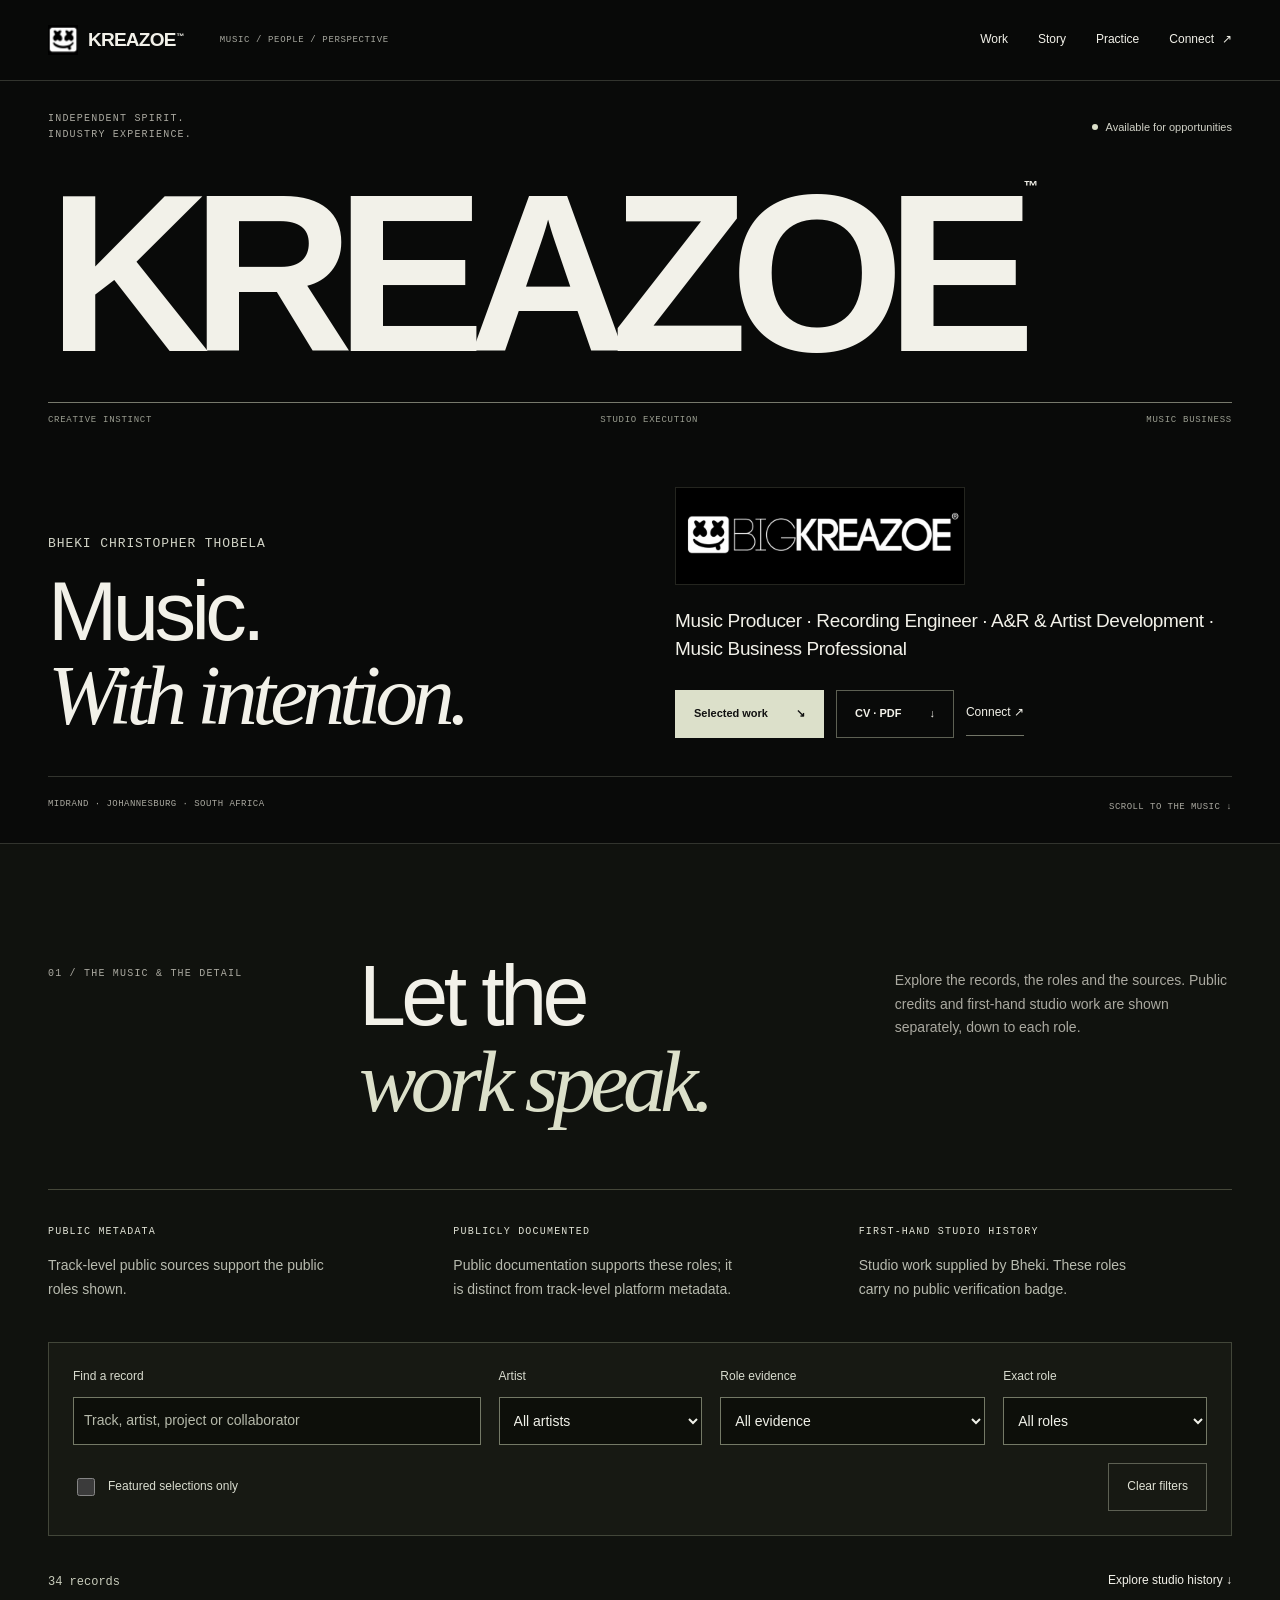
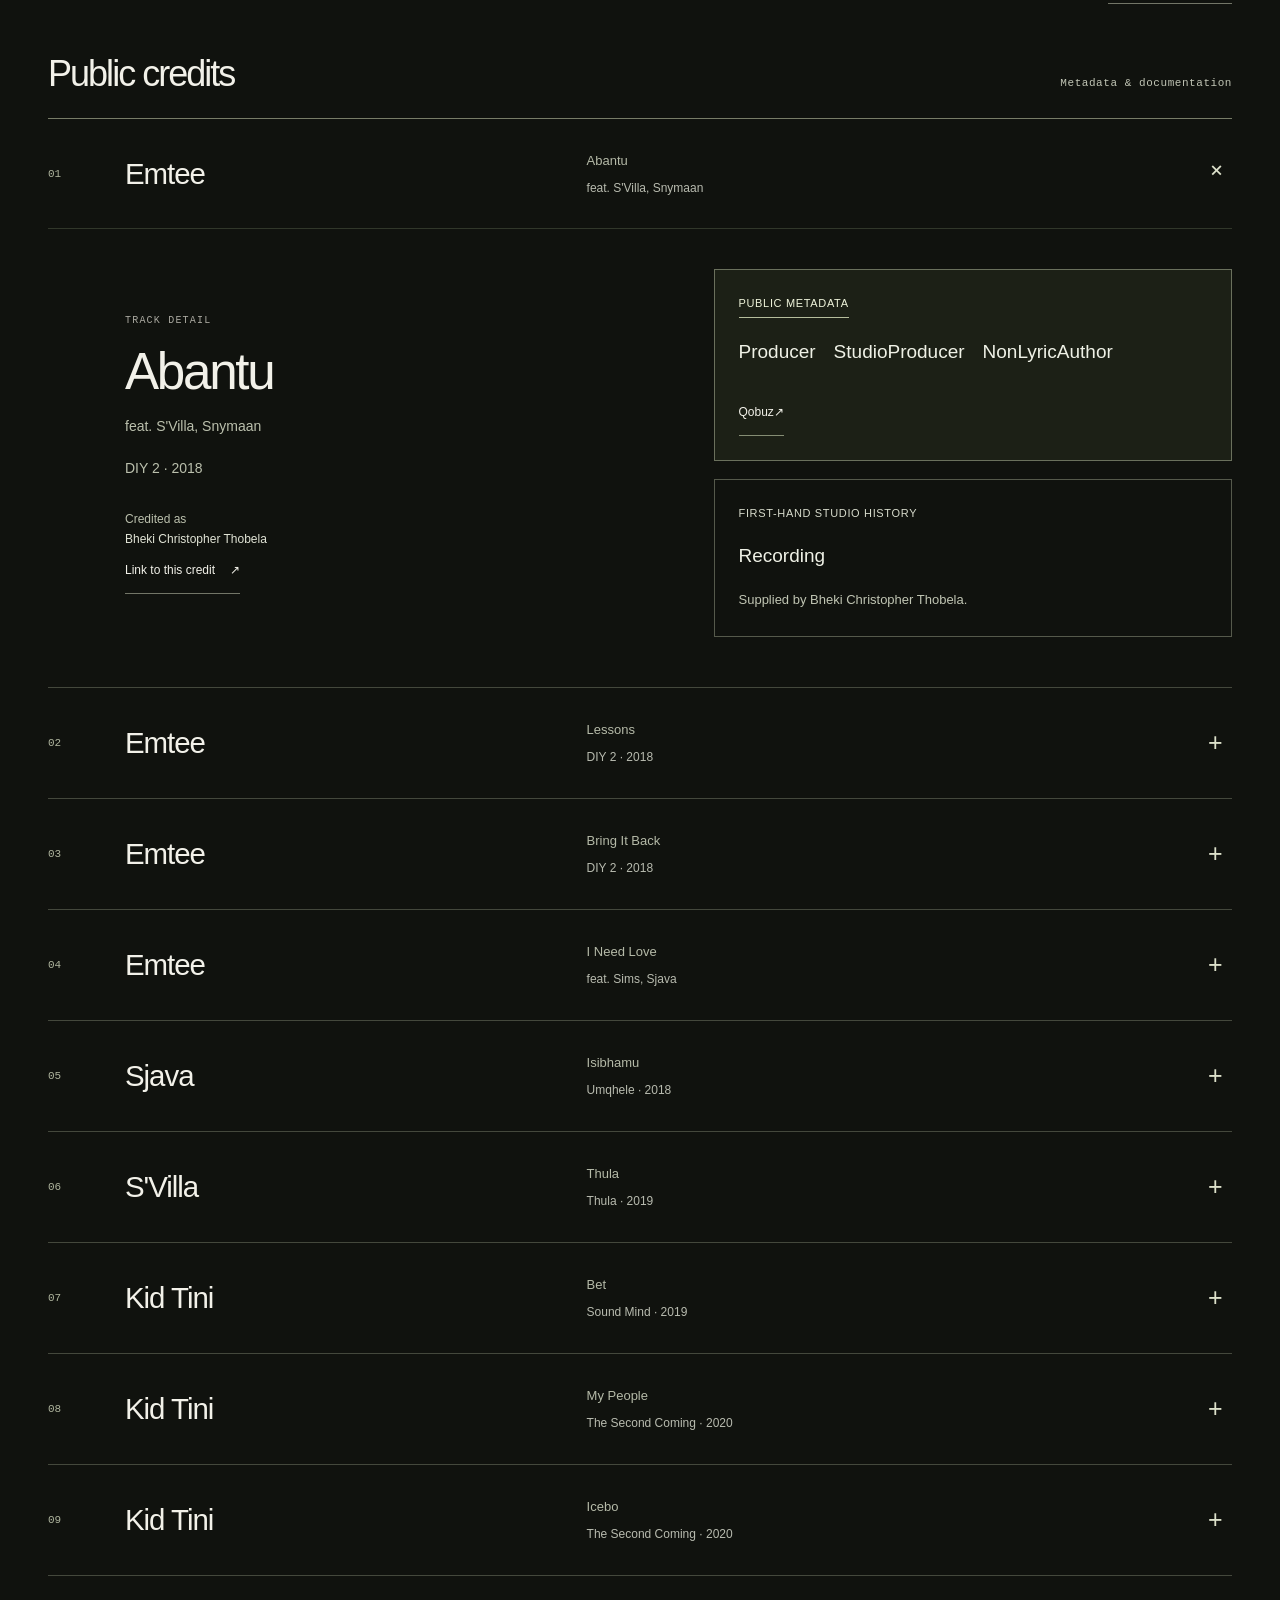
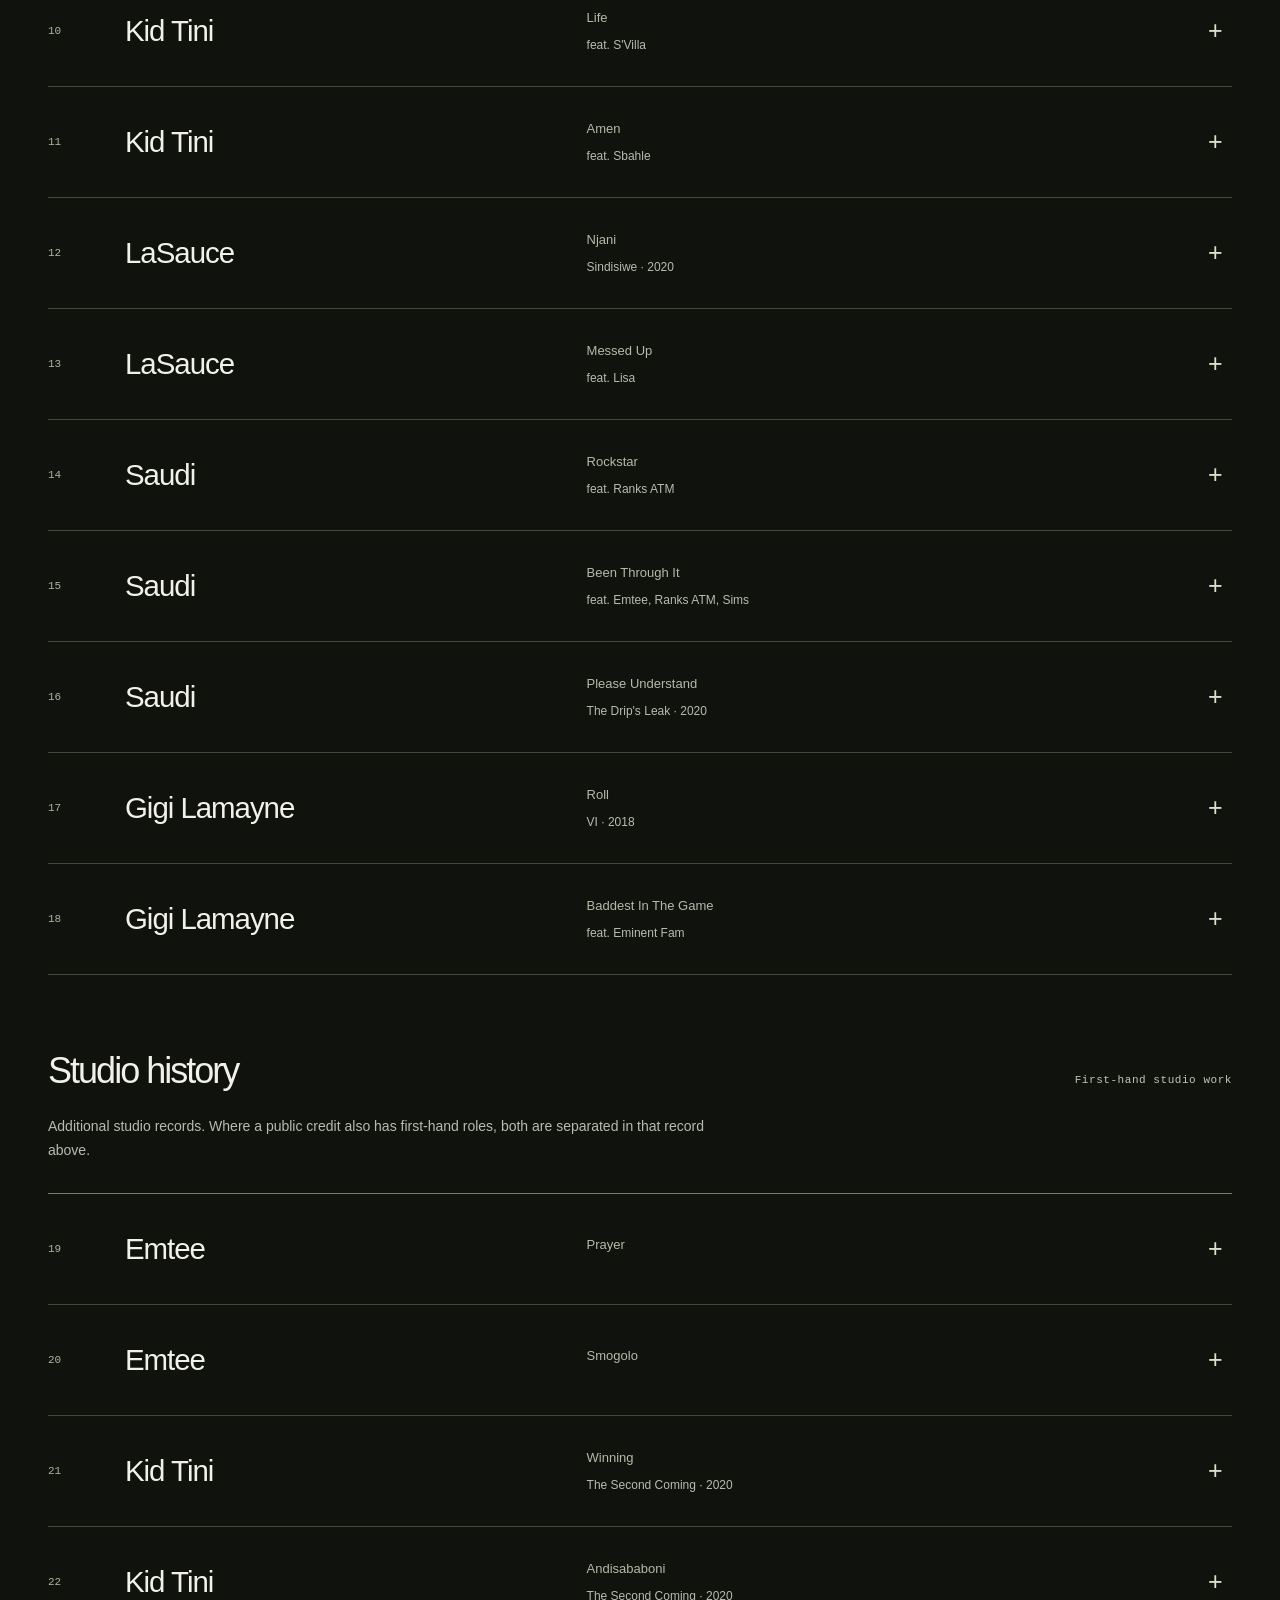
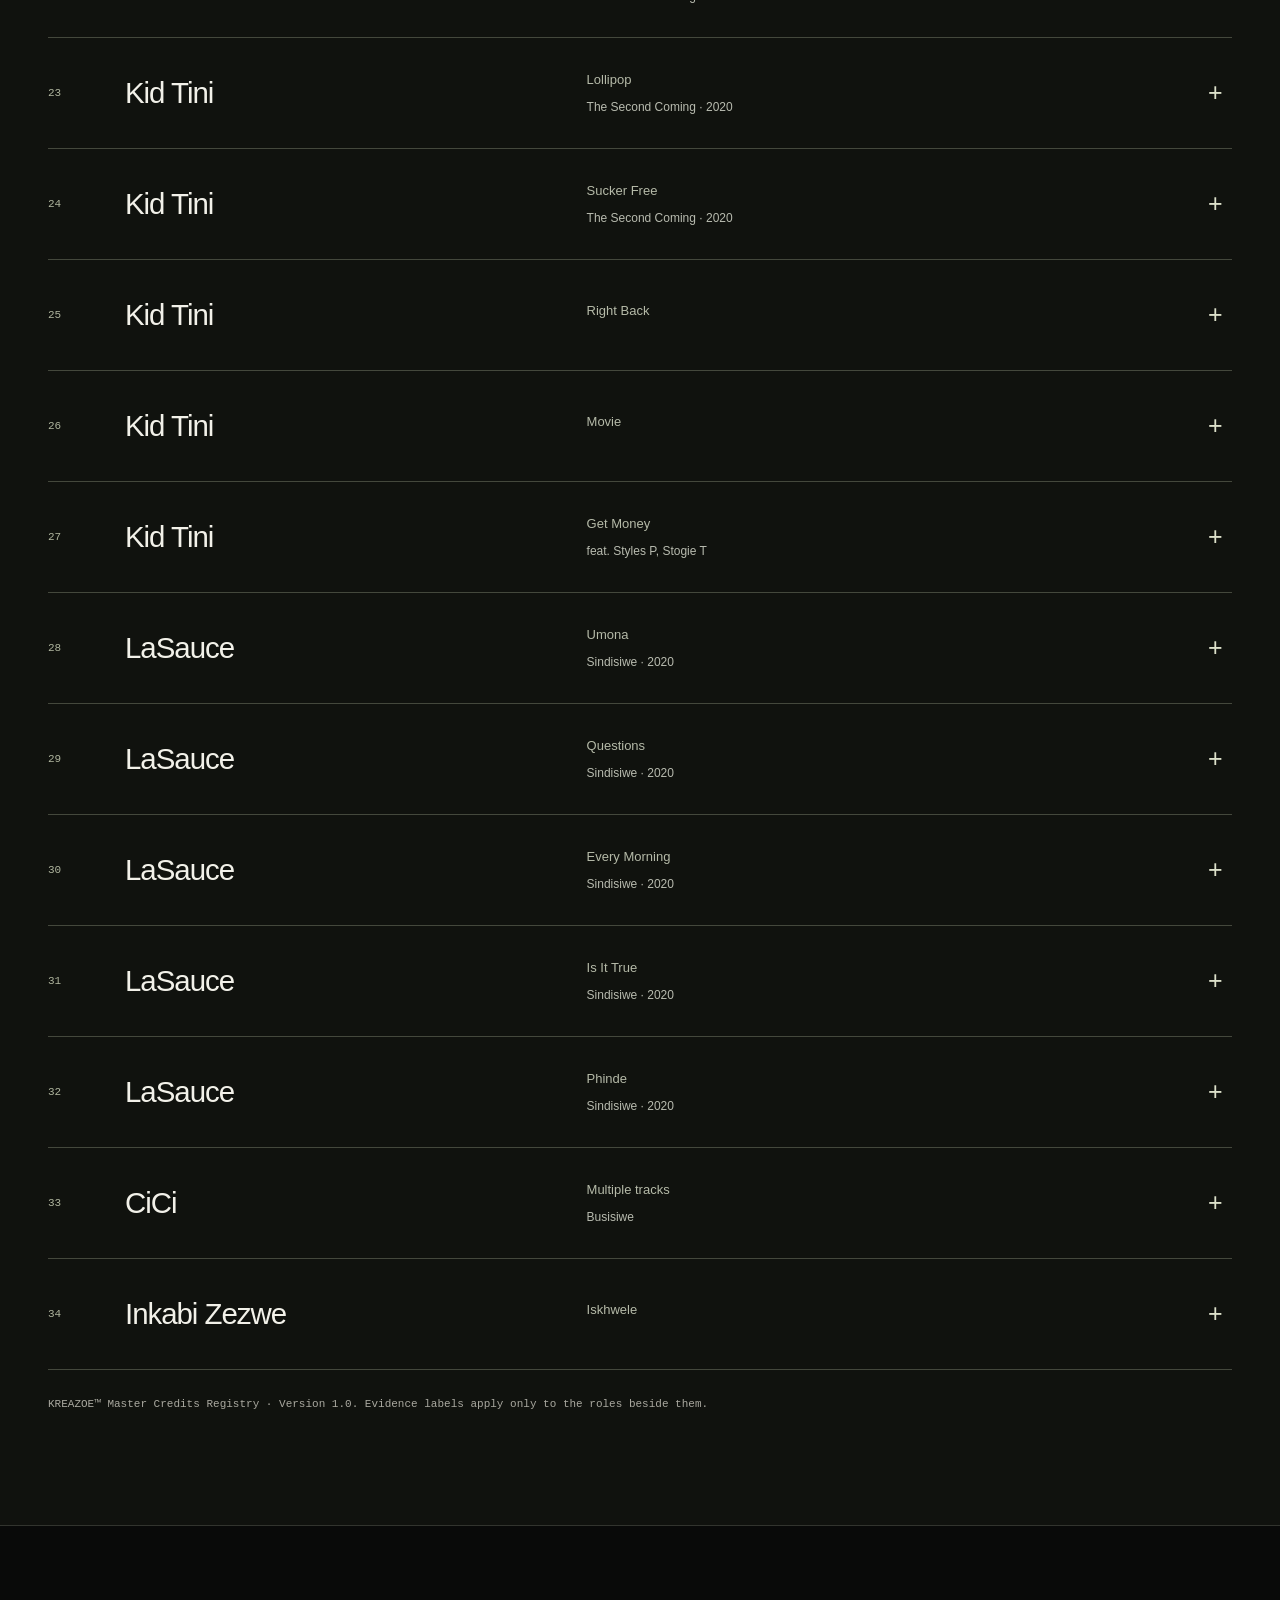
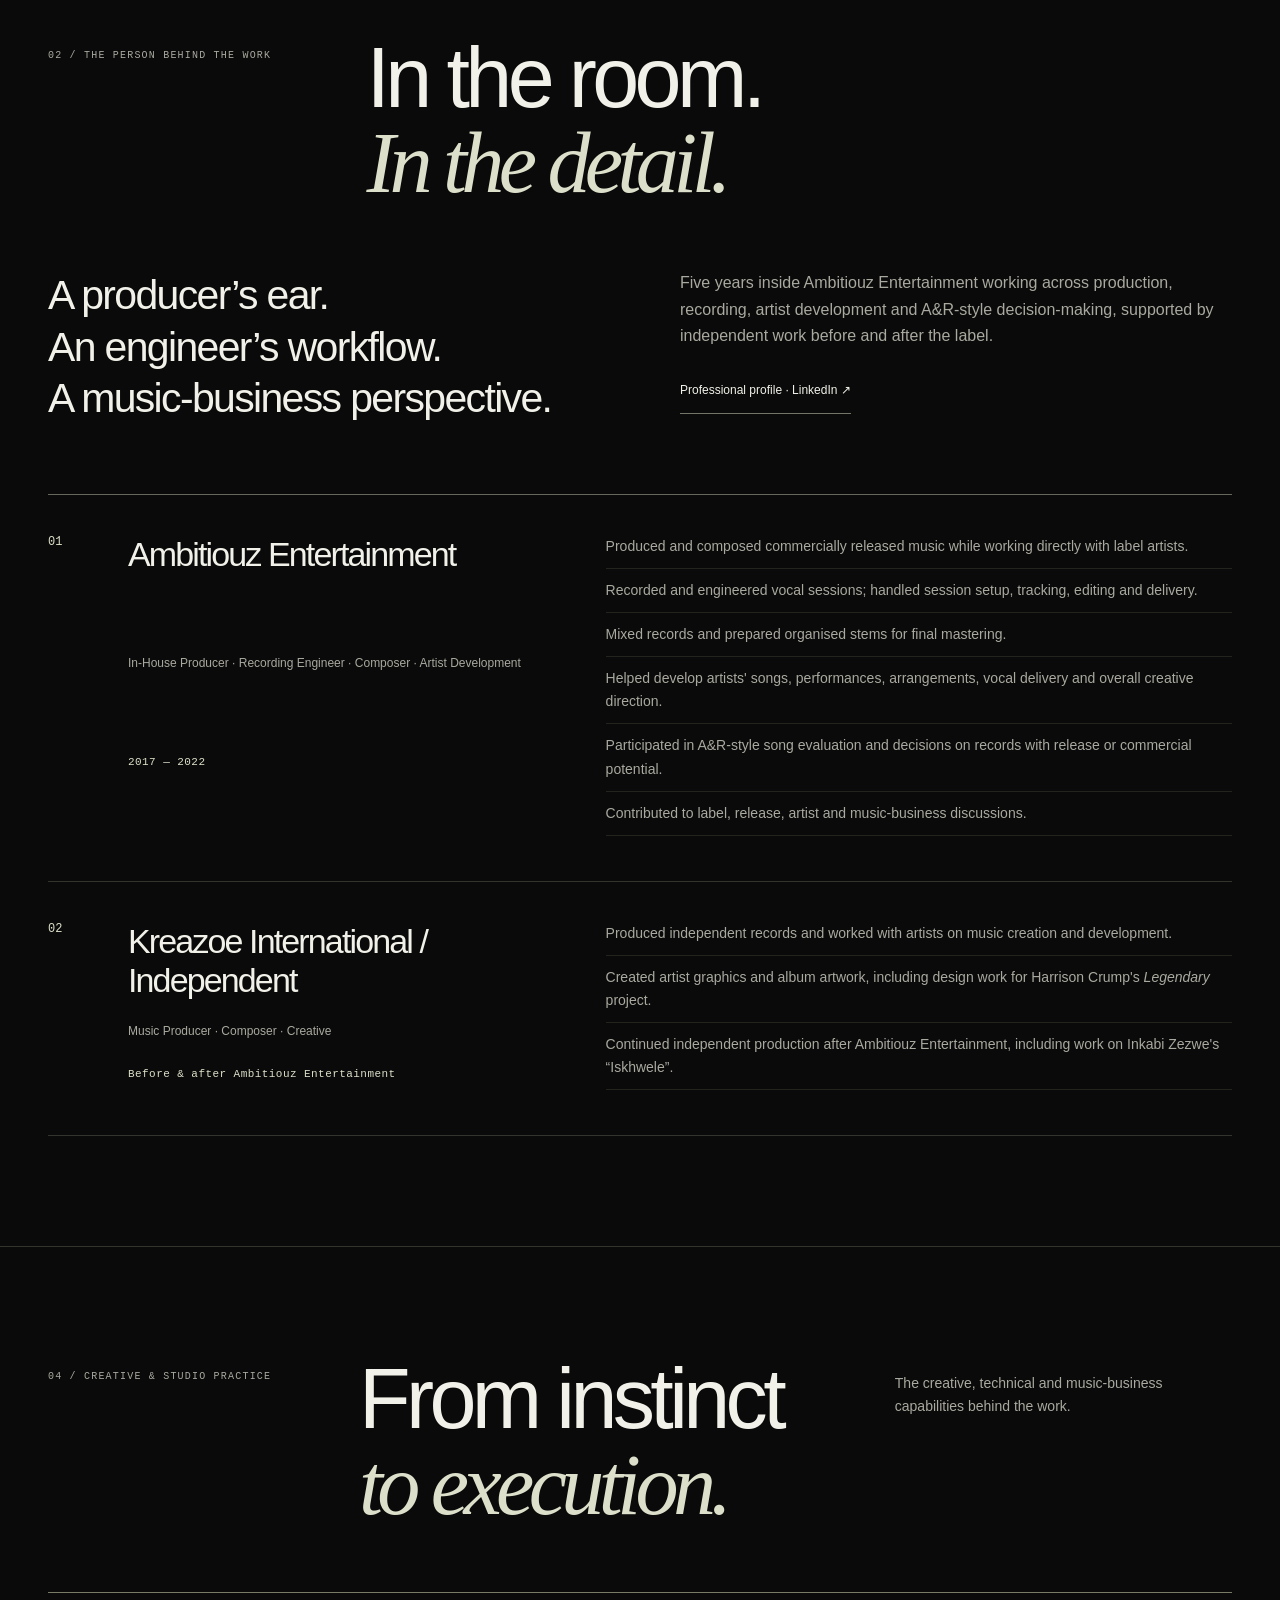
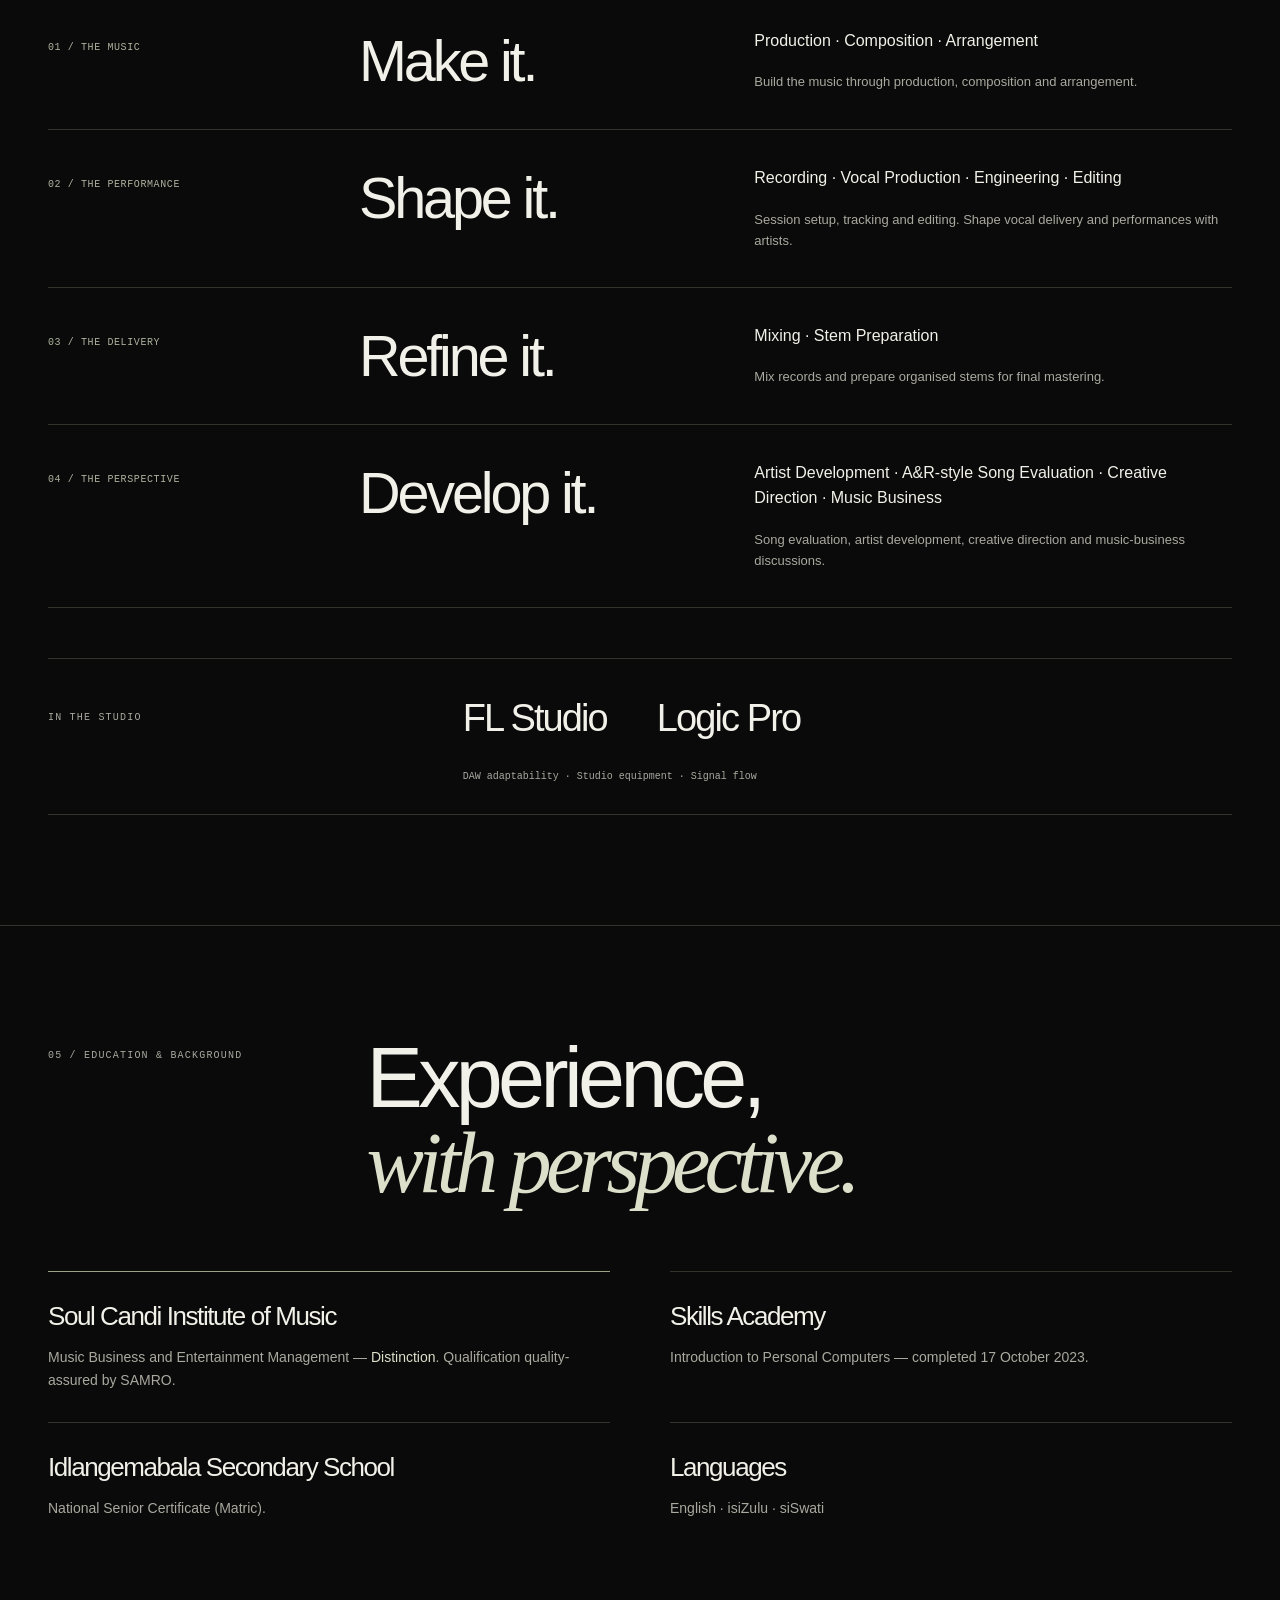
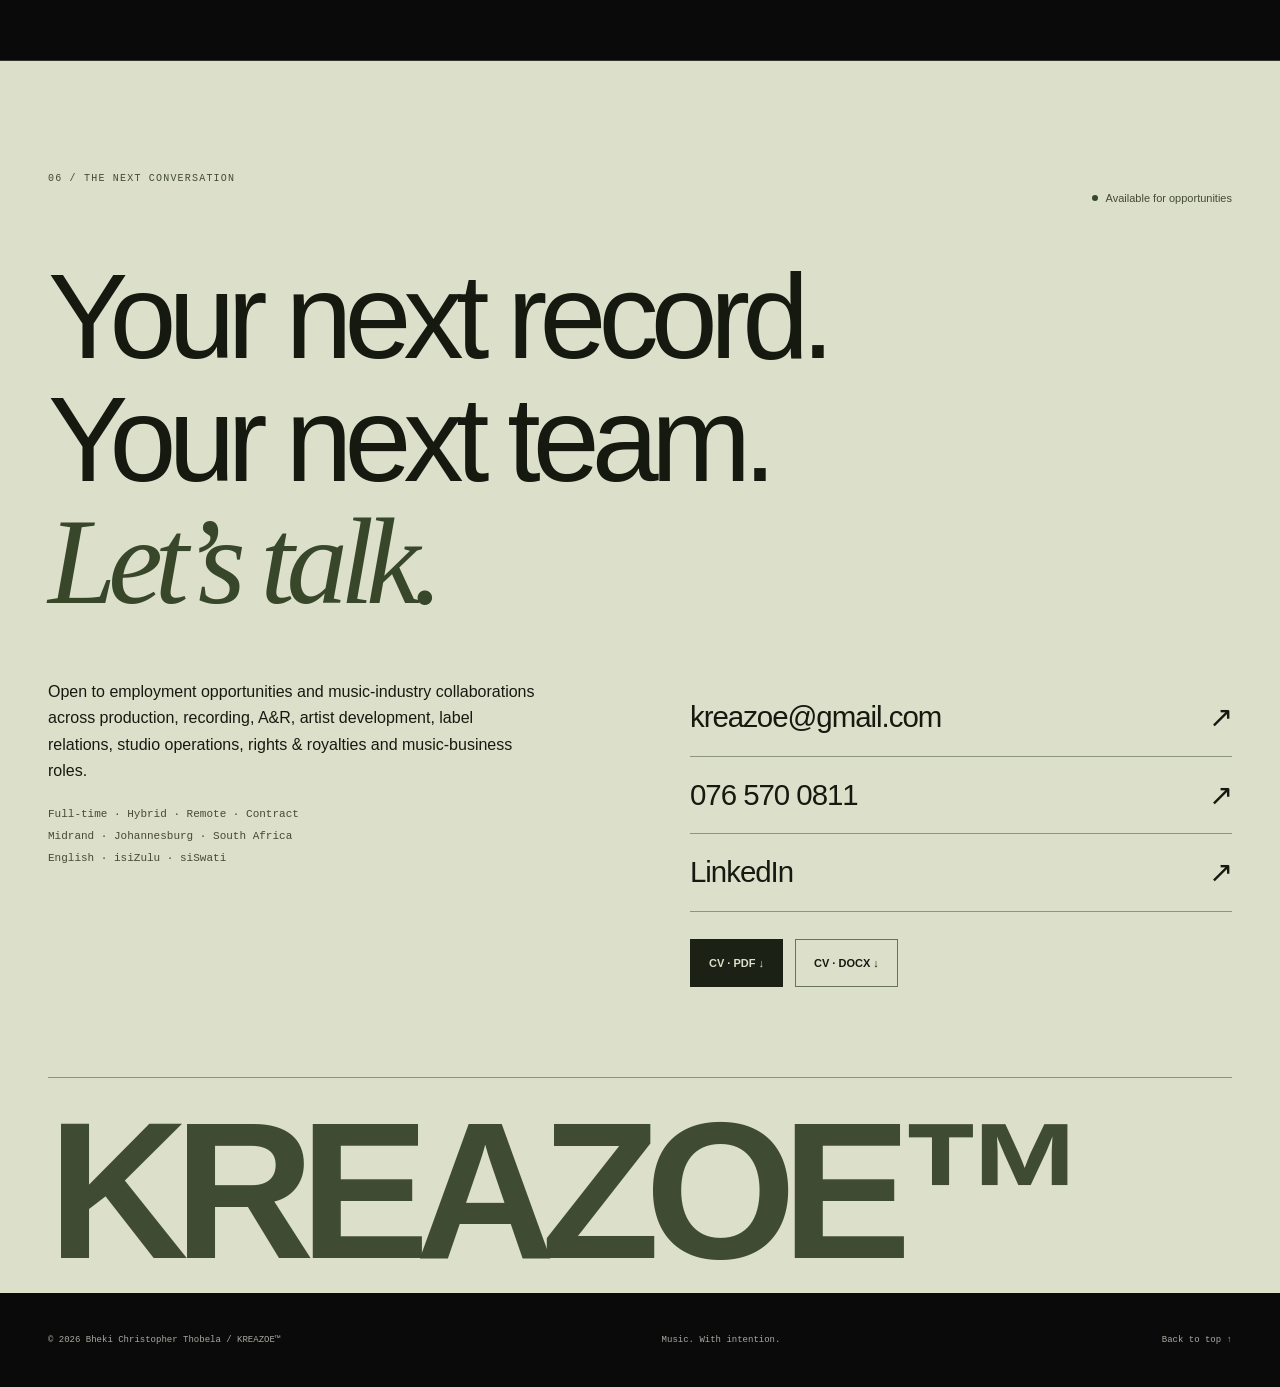
==== commit bbbc5e3a: "Implement frozen KREAZOE credits registry v1.0 and V4 discography preview" ====
--- a/index.html
+++ b/index.html
@@ -8,11 +8,90 @@
 <meta property="og:title" content="KREAZOE™ — Music. With intention."><meta property="og:description" content="Bheki Christopher Thobela. Music Producer · Recording Engineer · A&R & Artist Development · Music Business Professional.">
 <meta property="og:url" content="https://kreazoe.github.io/Kreazoe/"><meta property="og:image" content="https://kreazoe.github.io/Kreazoe/assets/bigkreazoe.jpg"><meta property="og:image:width" content="1536"><meta property="og:image:height" content="512"><meta property="og:image:alt" content="BIGKREAZOE black-and-white logo"><meta property="og:image:type" content="image/jpeg">
 <meta name="twitter:card" content="summary_large_image"><meta name="twitter:title" content="KREAZOE™ — Bheki Christopher Thobela"><meta name="twitter:description" content="Music Producer · Recording Engineer · A&R & Artist Development · Music Business Professional."><meta name="twitter:image" content="https://kreazoe.github.io/Kreazoe/assets/bigkreazoe.jpg"><meta name="twitter:image:alt" content="BIGKREAZOE black-and-white logo">
-<link rel="icon" href="assets/favicon.svg" type="image/svg+xml"><link rel="stylesheet" href="assets/style.css"><script src="assets/main.js" defer></script>
+<link rel="icon" href="assets/favicon.svg" type="image/svg+xml"><link rel="stylesheet" href="assets/style.css"><script src="assets/main.js" defer></script><script src="assets/credits.js" defer></script>
 <script type="application/ld+json">{"@context": "https://schema.org", "@type": "Person", "name": "Bheki Christopher Thobela", "alternateName": "KREAZOE", "jobTitle": "Music Producer, Recording Engineer, A&R & Artist Development, Music Business Professional", "email": "mailto:kreazoe@gmail.com", "telephone": "+27765700811", "address": {"@type": "PostalAddress", "addressLocality": "Midrand", "addressRegion": "Gauteng", "addressCountry": "ZA"}, "sameAs": ["https://za.linkedin.com/in/kreazoe-musik-067663b1"], "url": "https://kreazoe.github.io/Kreazoe/", "image": "https://kreazoe.github.io/Kreazoe/assets/bigkreazoe.jpg"}</script></head><body><a class="skip-link" href="#main">Skip to content</a>
 <header class="site-header"><div class="nav-inner"><a class="brand" href="#top" aria-label="KREAZOE home"><img src="assets/favicon.svg" width="30" height="30" alt=""><span>KREAZOE<sup>™</sup></span></a><span class="nav-caption" aria-hidden="true">Music / People / Perspective</span><button class="menu-toggle" aria-controls="site-nav" aria-expanded="false" type="button" hidden>Menu <span aria-hidden="true">+</span></button><nav id="site-nav" aria-label="Main navigation"><a href="#work">Work</a><a href="#story">Story</a><a href="#practice">Practice</a><a href="#contact">Connect <span aria-hidden="true">↗</span></a></nav></div><div class="reading-line" aria-hidden="true"></div></header>
 <main id="main"><section id="top" class="hero" aria-labelledby="hero-title"><div class="hero-top wrap"><p class="eyebrow">Independent spirit.<br>Industry experience.</p><a class="availability" href="#contact"><span class="status-dot" aria-hidden="true"></span> Available for opportunities</a></div><div class="hero-wordmark wrap"><h1 id="hero-title">KREAZOE<sup>™</sup></h1><div class="wordmark-rule" aria-hidden="true"><span>CREATIVE INSTINCT</span><span>STUDIO EXECUTION</span><span>MUSIC BUSINESS</span></div></div><div class="hero-composition wrap"><div><p class="eyebrow">Bheki Christopher Thobela</p><h2>Music.<br><em>With intention.</em></h2></div><div class="hero-intro"><div class="original-mark"><img src="assets/bigkreazoe.jpg" alt="BIGKREAZOE" width="1536" height="512" fetchpriority="high"></div><p class="positioning">Music Producer · Recording Engineer · A&amp;R &amp; Artist Development · Music Business Professional</p><div class="actions"><a class="button primary" href="#work">Selected work <span aria-hidden="true">↘</span></a><a class="button" href="Bheki_Christopher_Thobela_CV.pdf" download>CV · PDF <span aria-hidden="true">↓</span></a><a class="text-link" href="#contact">Connect ↗</a></div></div></div><div class="hero-foot wrap"><span>Midrand · Johannesburg · South Africa</span><a href="#work">Scroll to the music <span aria-hidden="true">↓</span></a></div></section>
-<section id="work" class="section work-section"><div class="wrap"><div class="section-heading"><p class="eyebrow">01 / Selected productions</p><h2>Let the<br><em>work speak.</em></h2><div class="section-note"><p>Production and composition credits with public sources. Open a selection to explore the work and its supporting metadata.</p><span class="eyebrow">Artist / Work / Source</span></div></div><div class="productions"><details class="production" open><summary><span class="work-no">01</span><span class="work-artist">Emtee · DIY 2</span><span class="work-title">Lessons · Abantu · Bring It Back · I Need Love</span><span class="expand" aria-hidden="true">+</span></summary><div class="production-body"><div class="track-treatment" aria-hidden="true">Lessons<br>Abantu<br>Bring It Back<br>I Need Love</div><div class="production-note"><p class="eyebrow">Publicly supported credit</p><h3>Lessons · Abantu · Bring It Back · I Need Love</h3><p>Qobuz lists Bheki Christopher Thobela as Producer / StudioProducer on these four tracks.</p><a class="verify" href="https://www.qobuz.com/us-en/album/diy-2-emtee/eudild19oo8ja" rel="noopener" target="_blank">Verify on Qobuz ↗</a></div></div></details><details class="production" ><summary><span class="work-no">02</span><span class="work-artist">Sjava</span><span class="work-title">Isibhamu</span><span class="expand" aria-hidden="true">+</span></summary><div class="production-body"><div class="track-treatment" aria-hidden="true">Isibhamu</div><div class="production-note"><p class="eyebrow">Publicly supported credit</p><h3>Isibhamu</h3><p>Shazam credits Bheki Christopher Thobela as Producer alongside Mfanafuthi Ruff Nkosi.</p><a class="verify" href="https://www.shazam.com/song/1629479298/isibhamu" rel="noopener" target="_blank">Verify on Shazam ↗</a></div></div></details><details class="production" ><summary><span class="work-no">03</span><span class="work-artist">Kid Tini · The Second Coming</span><span class="work-title">My People</span><span class="expand" aria-hidden="true">+</span></summary><div class="production-body"><div class="track-treatment" aria-hidden="true">My People</div><div class="production-note"><p class="eyebrow">Publicly supported credit</p><h3>My People</h3><p>Audiomack lists Bheki Christopher Thobela as Producer.</p><a class="verify" href="https://audiomack.com/kidtini/song/my-people" rel="noopener" target="_blank">Verify on Audiomack ↗</a></div></div></details><details class="production" ><summary><span class="work-no">04</span><span class="work-artist">Kid Tini · The Second Coming</span><span class="work-title">Icebo</span><span class="expand" aria-hidden="true">+</span></summary><div class="production-body"><div class="track-treatment" aria-hidden="true">Icebo</div><div class="production-note"><p class="eyebrow">Publicly supported credit</p><h3>Icebo</h3><p>Audiomack credits Bheki Christopher Thobela and Pheto Mbulelo Mabena as Producers.</p><a class="verify" href="https://audiomack.com/kidtini/song/icebo" rel="noopener" target="_blank">Verify on Audiomack ↗</a></div></div></details><details class="production" ><summary><span class="work-no">05</span><span class="work-artist">LaSauce · Broken Lipstick</span><span class="work-title">Messed Up feat. Lisa</span><span class="expand" aria-hidden="true">+</span></summary><div class="production-body"><div class="track-treatment" aria-hidden="true">Messed Up feat. Lisa</div><div class="production-note"><p class="eyebrow">Publicly supported credit</p><h3>Messed Up feat. Lisa</h3><p>Qobuz lists Bheki Christopher Thobela as Producer / StudioProducer / NonLyricAuthor.</p><a class="verify" href="https://www.qobuz.com/us-en/album/broken-lipstick-lasauce/fw39fiidki5pc" rel="noopener" target="_blank">Verify on Qobuz ↗</a></div></div></details><details class="production" ><summary><span class="work-no">06</span><span class="work-artist">S'Villa</span><span class="work-title">Thula</span><span class="expand" aria-hidden="true">+</span></summary><div class="production-body"><div class="track-treatment" aria-hidden="true">Thula</div><div class="production-note"><p class="eyebrow">Publicly supported credit</p><h3>Thula</h3><p>Shazam lists Bheki Christopher Thobela as Producer.</p><a class="verify" href="https://www.shazam.com/song/1578979063/thula/music-video" rel="noopener" target="_blank">Verify on Shazam ↗</a></div></div></details><details class="production" ><summary><span class="work-no">07</span><span class="work-artist">DJ Mkiri Way feat. Blaq Diamond</span><span class="work-title">On My Mama</span><span class="expand" aria-hidden="true">+</span></summary><div class="production-body"><div class="track-treatment" aria-hidden="true">On My Mama</div><div class="production-note"><p class="eyebrow">Publicly supported credit</p><h3>On My Mama</h3><p>Shazam lists Bheki Christopher Thobela as Producer.</p><a class="verify" href="https://www.shazam.com/en-gb/song/1578954849/on-my-mama-feat-blaq-diamond" rel="noopener" target="_blank">Verify on Shazam ↗</a></div></div></details></div><p class="small-note">These selections link to public music databases or platforms that name Bheki Christopher Thobela in production/composition metadata. Publicly supported credits are kept separate from first-hand studio credits below. Third-party metadata may change over time.</p></div></section>
+<!-- CREDITS:START --><section id="work" class="section work-section"><div class="wrap"><div class="section-heading"><p class="eyebrow">01 / The music &amp; the detail</p><h2>Let the<br><em>work speak.</em></h2><p class="section-note">Explore the records, the roles and the sources. Public credits and first-hand studio work are shown separately, down to each role.</p></div>
+<div class="evidence-guide"><div><span class="eyebrow">Public metadata</span><p>Track-level public sources support the public roles shown.</p></div><div><span class="eyebrow">Publicly documented</span><p>Public documentation supports these roles; it is distinct from track-level platform metadata.</p></div><div><span class="eyebrow">First-hand studio history</span><p>Studio work supplied by Bheki. These roles carry no public verification badge.</p></div></div>
+<form id="credit-filters" class="credit-filters" role="search" aria-label="Explore music credits" hidden>
+<div class="search-field"><label for="credit-search">Find a record</label><input id="credit-search" type="search" placeholder="Track, artist, project or collaborator" autocomplete="off"></div>
+<div><label for="credit-artist">Artist</label><select id="credit-artist"><option value="">All artists</option><option>CiCi</option><option>Emtee</option><option>Gigi Lamayne</option><option>Inkabi Zezwe</option><option>Kid Tini</option><option>LaSauce</option><option>S&#x27;Villa</option><option>Saudi</option><option>Sjava</option></select></div>
+<div><label for="credit-evidence">Role evidence</label><select id="credit-evidence"><option value="">All evidence</option><option value="A">Public metadata</option><option value="B">Publicly documented</option><option value="C">First-hand studio history</option></select></div>
+<div><label for="credit-role">Exact role</label><select id="credit-role"><option value="">All roles</option><option>Composer</option><option>NonLyricAuthor</option><option>Producer</option><option>Recording</option><option>StudioProducer</option></select></div>
+<div class="filter-footer"><label class="featured-filter"><input id="credit-featured" type="checkbox"> Featured selections only</label><button type="reset" class="button">Clear filters</button></div></form>
+<div class="registry-toolbar"><p id="credit-result" role="status" aria-live="polite" aria-atomic="true">34 records</p><a class="text-link" href="#discography">Explore studio history ↓</a></div>
+<div class="credit-collection" id="public-collection"><h3 class="collection-title">Public credits <span>Metadata &amp; documentation</span></h3><div class="productions"><details id="credit-001" class="production registry-credit" data-artist="Emtee" data-tier="A" data-public="[&quot;Producer&quot;, &quot;StudioProducer&quot;, &quot;NonLyricAuthor&quot;]" data-first-hand="[&quot;Recording&quot;]" data-featured="true" data-search="Emtee Abantu feat. S&#x27;Villa, Snymaan DIY 2 · 2018 Bheki Christopher Thobela" open>
+<summary><span class="work-no">01</span><span class="work-artist">Emtee</span><span class="work-title">Abantu<small>feat. S&#x27;Villa, Snymaan</small></span><span class="expand" aria-hidden="true">+</span></summary>
+<div class="production-body"><div class="release-identity"><p class="eyebrow">Track detail</p><h3>Abantu</h3><p>feat. S&#x27;Villa, Snymaan</p><p>DIY 2 · 2018</p><p class="credited-as">Credited as<br><span>Bheki Christopher Thobela</span></p><a class="text-link credit-permalink" href="#credit-001">Link to this credit <span aria-hidden="true">↗</span></a></div><div class="credit-role-groups"><div class="role-block public-role-block"><h4><span class="evidence-label">Public metadata</span></h4><ul class="credit-roles"><li>Producer</li><li>StudioProducer</li><li>NonLyricAuthor</li></ul><div class="evidence-links"><a class="verify" href="https://www.qobuz.com/us-en/album/diy-2-emtee/eudild19oo8ja" target="_blank" rel="noopener">Qobuz <span aria-hidden="true">↗</span><span class="sr-only"> — evidence for Emtee: Abantu (opens in new tab)</span></a></div></div><div class="role-block first-hand-role-block"><h4>First-hand studio history</h4><ul class="credit-roles"><li>Recording</li></ul><p class="source-context">Supplied by Bheki Christopher Thobela.</p></div></div></div></details><details id="credit-002" class="production registry-credit" data-artist="Emtee" data-tier="A" data-public="[&quot;Producer&quot;, &quot;StudioProducer&quot;, &quot;NonLyricAuthor&quot;]" data-first-hand="[&quot;Recording&quot;]" data-featured="true" data-search="Emtee Lessons  DIY 2 · 2018 Bheki Christopher Thobela" >
+<summary><span class="work-no">02</span><span class="work-artist">Emtee</span><span class="work-title">Lessons<small>DIY 2 · 2018</small></span><span class="expand" aria-hidden="true">+</span></summary>
+<div class="production-body"><div class="release-identity"><p class="eyebrow">Track detail</p><h3>Lessons</h3><p>DIY 2 · 2018</p><p class="credited-as">Credited as<br><span>Bheki Christopher Thobela</span></p><a class="text-link credit-permalink" href="#credit-002">Link to this credit <span aria-hidden="true">↗</span></a></div><div class="credit-role-groups"><div class="role-block public-role-block"><h4><span class="evidence-label">Public metadata</span></h4><ul class="credit-roles"><li>Producer</li><li>StudioProducer</li><li>NonLyricAuthor</li></ul><div class="evidence-links"><a class="verify" href="https://www.qobuz.com/us-en/album/diy-2-emtee/eudild19oo8ja" target="_blank" rel="noopener">Qobuz <span aria-hidden="true">↗</span><span class="sr-only"> — evidence for Emtee: Lessons (opens in new tab)</span></a></div></div><div class="role-block first-hand-role-block"><h4>First-hand studio history</h4><ul class="credit-roles"><li>Recording</li></ul><p class="source-context">Supplied by Bheki Christopher Thobela.</p></div></div></div></details><details id="credit-003" class="production registry-credit" data-artist="Emtee" data-tier="A" data-public="[&quot;Producer&quot;, &quot;StudioProducer&quot;, &quot;NonLyricAuthor&quot;]" data-first-hand="[&quot;Recording&quot;]" data-featured="true" data-search="Emtee Bring It Back  DIY 2 · 2018 Bheki Christopher Thobela" >
+<summary><span class="work-no">03</span><span class="work-artist">Emtee</span><span class="work-title">Bring It Back<small>DIY 2 · 2018</small></span><span class="expand" aria-hidden="true">+</span></summary>
+<div class="production-body"><div class="release-identity"><p class="eyebrow">Track detail</p><h3>Bring It Back</h3><p>DIY 2 · 2018</p><p class="credited-as">Credited as<br><span>Bheki Christopher Thobela</span></p><a class="text-link credit-permalink" href="#credit-003">Link to this credit <span aria-hidden="true">↗</span></a></div><div class="credit-role-groups"><div class="role-block public-role-block"><h4><span class="evidence-label">Public metadata</span></h4><ul class="credit-roles"><li>Producer</li><li>StudioProducer</li><li>NonLyricAuthor</li></ul><div class="evidence-links"><a class="verify" href="https://www.qobuz.com/us-en/album/diy-2-emtee/eudild19oo8ja" target="_blank" rel="noopener">Qobuz <span aria-hidden="true">↗</span><span class="sr-only"> — evidence for Emtee: Bring It Back (opens in new tab)</span></a></div></div><div class="role-block first-hand-role-block"><h4>First-hand studio history</h4><ul class="credit-roles"><li>Recording</li></ul><p class="source-context">Supplied by Bheki Christopher Thobela.</p></div></div></div></details><details id="credit-004" class="production registry-credit" data-artist="Emtee" data-tier="A" data-public="[&quot;Producer&quot;, &quot;StudioProducer&quot;, &quot;NonLyricAuthor&quot;]" data-first-hand="[&quot;Recording&quot;]" data-featured="true" data-search="Emtee I Need Love feat. Sims, Sjava DIY 2 · 2018 Bheki Christopher Thobela" >
+<summary><span class="work-no">04</span><span class="work-artist">Emtee</span><span class="work-title">I Need Love<small>feat. Sims, Sjava</small></span><span class="expand" aria-hidden="true">+</span></summary>
+<div class="production-body"><div class="release-identity"><p class="eyebrow">Track detail</p><h3>I Need Love</h3><p>feat. Sims, Sjava</p><p>DIY 2 · 2018</p><p class="credited-as">Credited as<br><span>Bheki Christopher Thobela</span></p><a class="text-link credit-permalink" href="#credit-004">Link to this credit <span aria-hidden="true">↗</span></a></div><div class="credit-role-groups"><div class="role-block public-role-block"><h4><span class="evidence-label">Public metadata</span></h4><ul class="credit-roles"><li>Producer</li><li>StudioProducer</li><li>NonLyricAuthor</li></ul><div class="evidence-links"><a class="verify" href="https://www.qobuz.com/us-en/album/diy-2-emtee/eudild19oo8ja" target="_blank" rel="noopener">Qobuz <span aria-hidden="true">↗</span><span class="sr-only"> — evidence for Emtee: I Need Love (opens in new tab)</span></a></div></div><div class="role-block first-hand-role-block"><h4>First-hand studio history</h4><ul class="credit-roles"><li>Recording</li></ul><p class="source-context">Supplied by Bheki Christopher Thobela.</p></div></div></div></details><details id="credit-005" class="production registry-credit" data-artist="Sjava" data-tier="A" data-public="[&quot;Producer&quot;]" data-first-hand="[&quot;Recording&quot;]" data-featured="true" data-search="Sjava Isibhamu  Umqhele · 2018 Bheki Christopher Thobela Mfanafuthi Ruff Nkosi" >
+<summary><span class="work-no">05</span><span class="work-artist">Sjava</span><span class="work-title">Isibhamu<small>Umqhele · 2018</small></span><span class="expand" aria-hidden="true">+</span></summary>
+<div class="production-body"><div class="release-identity"><p class="eyebrow">Track detail</p><h3>Isibhamu</h3><p>Umqhele · 2018</p><p class="credited-as">Credited as<br><span>Bheki Christopher Thobela</span></p><a class="text-link credit-permalink" href="#credit-005">Link to this credit <span aria-hidden="true">↗</span></a></div><div class="credit-role-groups"><div class="role-block public-role-block"><h4><span class="evidence-label">Public metadata</span></h4><ul class="credit-roles"><li>Producer</li></ul><p class="source-context">Co-production with Mfanafuthi Ruff Nkosi.</p><div class="evidence-links"><a class="verify" href="https://www.shazam.com/song/1629479298/isibhamu" target="_blank" rel="noopener">Shazam <span aria-hidden="true">↗</span><span class="sr-only"> — evidence for Sjava: Isibhamu (opens in new tab)</span></a><a class="verify" href="https://audiomack.com/sjava/song/isibhamu" target="_blank" rel="noopener">Audiomack <span aria-hidden="true">↗</span><span class="sr-only"> — evidence for Sjava: Isibhamu (opens in new tab)</span></a></div></div><div class="role-block first-hand-role-block"><h4>First-hand studio history</h4><ul class="credit-roles"><li>Recording</li></ul><p class="source-context">Supplied by Bheki Christopher Thobela.</p></div></div></div></details><details id="credit-006" class="production registry-credit" data-artist="S&#x27;Villa" data-tier="A" data-public="[&quot;Producer&quot;]" data-first-hand="[]" data-featured="false" data-search="S&#x27;Villa Thula  Thula · 2019 Bheki Christopher Thobela" >
+<summary><span class="work-no">06</span><span class="work-artist">S&#x27;Villa</span><span class="work-title">Thula<small>Thula · 2019</small></span><span class="expand" aria-hidden="true">+</span></summary>
+<div class="production-body"><div class="release-identity"><p class="eyebrow">Track detail</p><h3>Thula</h3><p>Thula · 2019</p><p class="credited-as">Credited as<br><span>Bheki Christopher Thobela</span></p><a class="text-link credit-permalink" href="#credit-006">Link to this credit <span aria-hidden="true">↗</span></a></div><div class="credit-role-groups"><div class="role-block public-role-block"><h4><span class="evidence-label">Public metadata</span></h4><ul class="credit-roles"><li>Producer</li></ul><div class="evidence-links"><a class="verify" href="https://www.shazam.com/song/1578979063/thula/music-video" target="_blank" rel="noopener">Shazam <span aria-hidden="true">↗</span><span class="sr-only"> — evidence for S&#x27;Villa: Thula (opens in new tab)</span></a></div></div></div></div></details><details id="credit-007" class="production registry-credit" data-artist="Kid Tini" data-tier="A" data-public="[&quot;Producer&quot;]" data-first-hand="[]" data-featured="true" data-search="Kid Tini Bet  Sound Mind · 2019 Bheki Christopher Thobela" >
+<summary><span class="work-no">07</span><span class="work-artist">Kid Tini</span><span class="work-title">Bet<small>Sound Mind · 2019</small></span><span class="expand" aria-hidden="true">+</span></summary>
+<div class="production-body"><div class="release-identity"><p class="eyebrow">Track detail</p><h3>Bet</h3><p>Sound Mind · 2019</p><p class="credited-as">Credited as<br><span>Bheki Christopher Thobela</span></p><a class="text-link credit-permalink" href="#credit-007">Link to this credit <span aria-hidden="true">↗</span></a></div><div class="credit-role-groups"><div class="role-block public-role-block"><h4><span class="evidence-label">Public metadata</span></h4><ul class="credit-roles"><li>Producer</li></ul><div class="evidence-links"><a class="verify" href="https://www.shazam.com/song/1579880656/bet" target="_blank" rel="noopener">Shazam <span aria-hidden="true">↗</span><span class="sr-only"> — evidence for Kid Tini: Bet (opens in new tab)</span></a><a class="verify" href="https://audiomack.com/kid-tini-1/album/sound-mind-ep" target="_blank" rel="noopener">Audiomack — project context <span aria-hidden="true">↗</span><span class="sr-only"> — evidence for Kid Tini: Bet (opens in new tab)</span></a></div></div></div></div></details><details id="credit-008" class="production registry-credit" data-artist="Kid Tini" data-tier="A" data-public="[&quot;Producer&quot;]" data-first-hand="[]" data-featured="true" data-search="Kid Tini My People  The Second Coming · 2020 Bheki Christopher Thobela" >
+<summary><span class="work-no">08</span><span class="work-artist">Kid Tini</span><span class="work-title">My People<small>The Second Coming · 2020</small></span><span class="expand" aria-hidden="true">+</span></summary>
+<div class="production-body"><div class="release-identity"><p class="eyebrow">Track detail</p><h3>My People</h3><p>The Second Coming · 2020</p><p class="credited-as">Credited as<br><span>Bheki Christopher Thobela</span></p><a class="text-link credit-permalink" href="#credit-008">Link to this credit <span aria-hidden="true">↗</span></a></div><div class="credit-role-groups"><div class="role-block public-role-block"><h4><span class="evidence-label">Public metadata</span></h4><ul class="credit-roles"><li>Producer</li></ul><div class="evidence-links"><a class="verify" href="https://audiomack.com/kidtini/song/my-people" target="_blank" rel="noopener">Audiomack <span aria-hidden="true">↗</span><span class="sr-only"> — evidence for Kid Tini: My People (opens in new tab)</span></a></div></div></div></div></details><details id="credit-009" class="production registry-credit" data-artist="Kid Tini" data-tier="A" data-public="[&quot;Producer&quot;]" data-first-hand="[]" data-featured="true" data-search="Kid Tini Icebo  The Second Coming · 2020 Bheki Christopher Thobela Pheto Mbulelo Mabena" >
+<summary><span class="work-no">09</span><span class="work-artist">Kid Tini</span><span class="work-title">Icebo<small>The Second Coming · 2020</small></span><span class="expand" aria-hidden="true">+</span></summary>
+<div class="production-body"><div class="release-identity"><p class="eyebrow">Track detail</p><h3>Icebo</h3><p>The Second Coming · 2020</p><p class="credited-as">Credited as<br><span>Bheki Christopher Thobela</span></p><a class="text-link credit-permalink" href="#credit-009">Link to this credit <span aria-hidden="true">↗</span></a></div><div class="credit-role-groups"><div class="role-block public-role-block"><h4><span class="evidence-label">Public metadata</span></h4><ul class="credit-roles"><li>Producer</li></ul><p class="source-context">Co-production with Pheto Mbulelo Mabena.</p><div class="evidence-links"><a class="verify" href="https://audiomack.com/kidtini/song/icebo" target="_blank" rel="noopener">Audiomack <span aria-hidden="true">↗</span><span class="sr-only"> — evidence for Kid Tini: Icebo (opens in new tab)</span></a></div></div></div></div></details><details id="credit-010" class="production registry-credit" data-artist="Kid Tini" data-tier="A" data-public="[&quot;Producer&quot;]" data-first-hand="[]" data-featured="false" data-search="Kid Tini Life feat. S&#x27;Villa The Second Coming · 2020 Bheki Christopher Thobela" >
+<summary><span class="work-no">10</span><span class="work-artist">Kid Tini</span><span class="work-title">Life<small>feat. S&#x27;Villa</small></span><span class="expand" aria-hidden="true">+</span></summary>
+<div class="production-body"><div class="release-identity"><p class="eyebrow">Track detail</p><h3>Life</h3><p>feat. S&#x27;Villa</p><p>The Second Coming · 2020</p><p class="credited-as">Credited as<br><span>Bheki Christopher Thobela</span></p><a class="text-link credit-permalink" href="#credit-010">Link to this credit <span aria-hidden="true">↗</span></a></div><div class="credit-role-groups"><div class="role-block public-role-block"><h4><span class="evidence-label">Public metadata</span></h4><ul class="credit-roles"><li>Producer</li></ul><div class="evidence-links"><a class="verify" href="https://audiomack.com/kidtini/song/life" target="_blank" rel="noopener">Audiomack <span aria-hidden="true">↗</span><span class="sr-only"> — evidence for Kid Tini: Life (opens in new tab)</span></a></div></div></div></div></details><details id="credit-011" class="production registry-credit" data-artist="Kid Tini" data-tier="A" data-public="[&quot;Composer&quot;, &quot;Producer&quot;]" data-first-hand="[]" data-featured="false" data-search="Kid Tini Amen feat. Sbahle The Second Coming · 2020 Bheki Christopher Thobela / Christopher Thobela" >
+<summary><span class="work-no">11</span><span class="work-artist">Kid Tini</span><span class="work-title">Amen<small>feat. Sbahle</small></span><span class="expand" aria-hidden="true">+</span></summary>
+<div class="production-body"><div class="release-identity"><p class="eyebrow">Track detail</p><h3>Amen</h3><p>feat. Sbahle</p><p>The Second Coming · 2020</p><p class="credited-as">Credited as<br><span>Bheki Christopher Thobela / Christopher Thobela</span></p><a class="text-link credit-permalink" href="#credit-011">Link to this credit <span aria-hidden="true">↗</span></a></div><div class="credit-role-groups"><div class="role-block public-role-block"><h4><span class="evidence-label">Public metadata</span></h4><ul class="credit-roles"><li>Composer</li><li>Producer</li></ul><p class="source-context">Shazam identifies Bheki Christopher Thobela as Composer and Christopher Thobela in production metadata. This is not a claim of sole production. See the source for the full credit context.</p><div class="evidence-links"><a class="verify" href="https://www.shazam.com/song/1579427668/amen-feat-sbahle" target="_blank" rel="noopener">Shazam <span aria-hidden="true">↗</span><span class="sr-only"> — evidence for Kid Tini: Amen (opens in new tab)</span></a></div></div></div></div></details><details id="credit-012" class="production registry-credit" data-artist="LaSauce" data-tier="A" data-public="[&quot;Producer&quot;]" data-first-hand="[]" data-featured="false" data-search="LaSauce Njani  Sindisiwe · 2020 Bheki Christopher Thobela" >
+<summary><span class="work-no">12</span><span class="work-artist">LaSauce</span><span class="work-title">Njani<small>Sindisiwe · 2020</small></span><span class="expand" aria-hidden="true">+</span></summary>
+<div class="production-body"><div class="release-identity"><p class="eyebrow">Track detail</p><h3>Njani</h3><p>Sindisiwe · 2020</p><p class="credited-as">Credited as<br><span>Bheki Christopher Thobela</span></p><a class="text-link credit-permalink" href="#credit-012">Link to this credit <span aria-hidden="true">↗</span></a></div><div class="credit-role-groups"><div class="role-block public-role-block"><h4><span class="evidence-label">Public metadata</span></h4><ul class="credit-roles"><li>Producer</li></ul><div class="evidence-links"><a class="verify" href="https://audiomack.com/lasauce-4/song/njani" target="_blank" rel="noopener">Audiomack <span aria-hidden="true">↗</span><span class="sr-only"> — evidence for LaSauce: Njani (opens in new tab)</span></a></div></div></div></div></details><details id="credit-013" class="production registry-credit" data-artist="LaSauce" data-tier="A" data-public="[&quot;Producer&quot;, &quot;StudioProducer&quot;, &quot;NonLyricAuthor&quot;]" data-first-hand="[]" data-featured="true" data-search="LaSauce Messed Up feat. Lisa Broken Lipstick · 2017 Bheki Christopher Thobela" >
+<summary><span class="work-no">13</span><span class="work-artist">LaSauce</span><span class="work-title">Messed Up<small>feat. Lisa</small></span><span class="expand" aria-hidden="true">+</span></summary>
+<div class="production-body"><div class="release-identity"><p class="eyebrow">Track detail</p><h3>Messed Up</h3><p>feat. Lisa</p><p>Broken Lipstick · 2017</p><p class="credited-as">Credited as<br><span>Bheki Christopher Thobela</span></p><a class="text-link credit-permalink" href="#credit-013">Link to this credit <span aria-hidden="true">↗</span></a></div><div class="credit-role-groups"><div class="role-block public-role-block"><h4><span class="evidence-label">Public metadata</span></h4><ul class="credit-roles"><li>Producer</li><li>StudioProducer</li><li>NonLyricAuthor</li></ul><div class="evidence-links"><a class="verify" href="https://www.qobuz.com/us-en/album/broken-lipstick-lasauce/fw39fiidki5pc" target="_blank" rel="noopener">Qobuz <span aria-hidden="true">↗</span><span class="sr-only"> — evidence for LaSauce: Messed Up (opens in new tab)</span></a></div></div></div></div></details><details id="credit-014" class="production registry-credit" data-artist="Saudi" data-tier="A" data-public="[&quot;Producer&quot;]" data-first-hand="[]" data-featured="false" data-search="Saudi Rockstar feat. Ranks ATM The Drip&#x27;s Leak · 2020 Kreazoe" >
+<summary><span class="work-no">14</span><span class="work-artist">Saudi</span><span class="work-title">Rockstar<small>feat. Ranks ATM</small></span><span class="expand" aria-hidden="true">+</span></summary>
+<div class="production-body"><div class="release-identity"><p class="eyebrow">Track detail</p><h3>Rockstar</h3><p>feat. Ranks ATM</p><p>The Drip&#x27;s Leak · 2020</p><p class="credited-as">Credited as<br><span>Kreazoe</span></p><a class="text-link credit-permalink" href="#credit-014">Link to this credit <span aria-hidden="true">↗</span></a></div><div class="credit-role-groups"><div class="role-block public-role-block"><h4><span class="evidence-label">Public metadata</span></h4><ul class="credit-roles"><li>Producer</li></ul><div class="evidence-links"><a class="verify" href="https://www.qobuz.com/us-en/album/the-drips-leak-saudi/s64bg8j8c91fc" target="_blank" rel="noopener">Qobuz <span aria-hidden="true">↗</span><span class="sr-only"> — evidence for Saudi: Rockstar (opens in new tab)</span></a></div></div></div></div></details><details id="credit-015" class="production registry-credit" data-artist="Saudi" data-tier="A" data-public="[&quot;Producer&quot;]" data-first-hand="[]" data-featured="false" data-search="Saudi Been Through It feat. Emtee, Ranks ATM, Sims The Drip&#x27;s Leak · 2020 Kreazoe" >
+<summary><span class="work-no">15</span><span class="work-artist">Saudi</span><span class="work-title">Been Through It<small>feat. Emtee, Ranks ATM, Sims</small></span><span class="expand" aria-hidden="true">+</span></summary>
+<div class="production-body"><div class="release-identity"><p class="eyebrow">Track detail</p><h3>Been Through It</h3><p>feat. Emtee, Ranks ATM, Sims</p><p>The Drip&#x27;s Leak · 2020</p><p class="credited-as">Credited as<br><span>Kreazoe</span></p><a class="text-link credit-permalink" href="#credit-015">Link to this credit <span aria-hidden="true">↗</span></a></div><div class="credit-role-groups"><div class="role-block public-role-block"><h4><span class="evidence-label">Public metadata</span></h4><ul class="credit-roles"><li>Producer</li></ul><div class="evidence-links"><a class="verify" href="https://www.qobuz.com/us-en/album/the-drips-leak-saudi/s64bg8j8c91fc" target="_blank" rel="noopener">Qobuz <span aria-hidden="true">↗</span><span class="sr-only"> — evidence for Saudi: Been Through It (opens in new tab)</span></a></div></div></div></div></details><details id="credit-016" class="production registry-credit" data-artist="Saudi" data-tier="A" data-public="[&quot;Producer&quot;]" data-first-hand="[]" data-featured="true" data-search="Saudi Please Understand  The Drip&#x27;s Leak · 2020 Kreazoe" >
+<summary><span class="work-no">16</span><span class="work-artist">Saudi</span><span class="work-title">Please Understand<small>The Drip&#x27;s Leak · 2020</small></span><span class="expand" aria-hidden="true">+</span></summary>
+<div class="production-body"><div class="release-identity"><p class="eyebrow">Track detail</p><h3>Please Understand</h3><p>The Drip&#x27;s Leak · 2020</p><p class="credited-as">Credited as<br><span>Kreazoe</span></p><a class="text-link credit-permalink" href="#credit-016">Link to this credit <span aria-hidden="true">↗</span></a></div><div class="credit-role-groups"><div class="role-block public-role-block"><h4><span class="evidence-label">Public metadata</span></h4><ul class="credit-roles"><li>Producer</li></ul><div class="evidence-links"><a class="verify" href="https://www.qobuz.com/us-en/album/the-drips-leak-saudi/s64bg8j8c91fc" target="_blank" rel="noopener">Qobuz <span aria-hidden="true">↗</span><span class="sr-only"> — evidence for Saudi: Please Understand (opens in new tab)</span></a><a class="verify" href="https://audiomack.com/saudi-47/song/please-understand-8649842" target="_blank" rel="noopener">Audiomack <span aria-hidden="true">↗</span><span class="sr-only"> — evidence for Saudi: Please Understand (opens in new tab)</span></a></div></div></div></div></details><details id="credit-017" class="production registry-credit" data-artist="Gigi Lamayne" data-tier="A" data-public="[&quot;Producer&quot;]" data-first-hand="[]" data-featured="false" data-search="Gigi Lamayne Roll  VI · 2018 Bheki Christopher Thobela" >
+<summary><span class="work-no">17</span><span class="work-artist">Gigi Lamayne</span><span class="work-title">Roll<small>VI · 2018</small></span><span class="expand" aria-hidden="true">+</span></summary>
+<div class="production-body"><div class="release-identity"><p class="eyebrow">Track detail</p><h3>Roll</h3><p>VI · 2018</p><p class="credited-as">Credited as<br><span>Bheki Christopher Thobela</span></p><a class="text-link credit-permalink" href="#credit-017">Link to this credit <span aria-hidden="true">↗</span></a></div><div class="credit-role-groups"><div class="role-block public-role-block"><h4><span class="evidence-label">Public metadata</span></h4><ul class="credit-roles"><li>Producer</li></ul><div class="evidence-links"><a class="verify" href="https://audiomack.com/gigi-lamayne/song/roll" target="_blank" rel="noopener">Audiomack <span aria-hidden="true">↗</span><span class="sr-only"> — evidence for Gigi Lamayne: Roll (opens in new tab)</span></a></div></div></div></div></details><details id="credit-018" class="production registry-credit" data-artist="Gigi Lamayne" data-tier="B" data-public="[&quot;Producer&quot;]" data-first-hand="[]" data-featured="false" data-search="Gigi Lamayne Baddest In The Game feat. Eminent Fam VI · 2018 Kreazoe" >
+<summary><span class="work-no">18</span><span class="work-artist">Gigi Lamayne</span><span class="work-title">Baddest In The Game<small>feat. Eminent Fam</small></span><span class="expand" aria-hidden="true">+</span></summary>
+<div class="production-body"><div class="release-identity"><p class="eyebrow">Track detail</p><h3>Baddest In The Game</h3><p>feat. Eminent Fam</p><p>VI · 2018</p><p class="credited-as">Credited as<br><span>Kreazoe</span></p><a class="text-link credit-permalink" href="#credit-018">Link to this credit <span aria-hidden="true">↗</span></a></div><div class="credit-role-groups"><div class="role-block public-role-block"><h4><span class="evidence-label">Publicly documented</span></h4><ul class="credit-roles"><li>Producer</li></ul><div class="evidence-links"><a class="verify" href="https://sahiphopmag.co.za/2018/06/gigi-lamayne-unveils-vi-ep-tracklist-and-artwork/" target="_blank" rel="noopener">SA Hip Hop Mag <span aria-hidden="true">↗</span><span class="sr-only"> — evidence for Gigi Lamayne: Baddest In The Game (opens in new tab)</span></a></div></div></div></div></details></div></div>
+<div class="credit-collection" id="discography"><h3 class="collection-title">Studio history <span>First-hand studio work</span></h3><p class="collection-intro">Additional studio records. Where a public credit also has first-hand roles, both are separated in that record above.</p><div class="productions"><details id="credit-019" class="production registry-credit" data-artist="Emtee" data-tier="C" data-public="[]" data-first-hand="[&quot;Producer&quot;, &quot;Recording&quot;]" data-featured="false" data-search="Emtee Prayer   Kreazoe / Bheki Christopher Thobela" >
+<summary><span class="work-no">19</span><span class="work-artist">Emtee</span><span class="work-title">Prayer<small></small></span><span class="expand" aria-hidden="true">+</span></summary>
+<div class="production-body"><div class="release-identity"><p class="eyebrow">Track detail</p><h3>Prayer</h3><p></p><p class="credited-as">Credited as<br><span>Kreazoe / Bheki Christopher Thobela</span></p><a class="text-link credit-permalink" href="#credit-019">Link to this credit <span aria-hidden="true">↗</span></a></div><div class="credit-role-groups"><div class="role-block first-hand-role-block"><h4>First-hand studio history</h4><ul class="credit-roles"><li>Producer</li><li>Recording</li></ul><p class="source-context">Supplied by Bheki Christopher Thobela.</p></div></div></div></details><details id="credit-020" class="production registry-credit" data-artist="Emtee" data-tier="C" data-public="[]" data-first-hand="[&quot;Producer&quot;, &quot;Recording&quot;]" data-featured="false" data-search="Emtee Smogolo   Kreazoe / Bheki Christopher Thobela" >
+<summary><span class="work-no">20</span><span class="work-artist">Emtee</span><span class="work-title">Smogolo<small></small></span><span class="expand" aria-hidden="true">+</span></summary>
+<div class="production-body"><div class="release-identity"><p class="eyebrow">Track detail</p><h3>Smogolo</h3><p></p><p class="credited-as">Credited as<br><span>Kreazoe / Bheki Christopher Thobela</span></p><a class="text-link credit-permalink" href="#credit-020">Link to this credit <span aria-hidden="true">↗</span></a></div><div class="credit-role-groups"><div class="role-block first-hand-role-block"><h4>First-hand studio history</h4><ul class="credit-roles"><li>Producer</li><li>Recording</li></ul><p class="source-context">Supplied by Bheki Christopher Thobela.</p></div></div></div></details><details id="credit-021" class="production registry-credit" data-artist="Kid Tini" data-tier="C" data-public="[]" data-first-hand="[&quot;Producer&quot;, &quot;Recording&quot;]" data-featured="false" data-search="Kid Tini Winning  The Second Coming · 2020 Bheki Christopher Thobela" >
+<summary><span class="work-no">21</span><span class="work-artist">Kid Tini</span><span class="work-title">Winning<small>The Second Coming · 2020</small></span><span class="expand" aria-hidden="true">+</span></summary>
+<div class="production-body"><div class="release-identity"><p class="eyebrow">Track detail</p><h3>Winning</h3><p>The Second Coming · 2020</p><p class="credited-as">Credited as<br><span>Bheki Christopher Thobela</span></p><a class="text-link credit-permalink" href="#credit-021">Link to this credit <span aria-hidden="true">↗</span></a></div><div class="credit-role-groups"><div class="role-block first-hand-role-block"><h4>First-hand studio history</h4><ul class="credit-roles"><li>Producer</li><li>Recording</li></ul><p class="source-context">Supplied by Bheki Christopher Thobela.</p></div></div></div></details><details id="credit-022" class="production registry-credit" data-artist="Kid Tini" data-tier="C" data-public="[]" data-first-hand="[&quot;Producer&quot;, &quot;Recording&quot;]" data-featured="false" data-search="Kid Tini Andisababoni  The Second Coming · 2020 Bheki Christopher Thobela" >
+<summary><span class="work-no">22</span><span class="work-artist">Kid Tini</span><span class="work-title">Andisababoni<small>The Second Coming · 2020</small></span><span class="expand" aria-hidden="true">+</span></summary>
+<div class="production-body"><div class="release-identity"><p class="eyebrow">Track detail</p><h3>Andisababoni</h3><p>The Second Coming · 2020</p><p class="credited-as">Credited as<br><span>Bheki Christopher Thobela</span></p><a class="text-link credit-permalink" href="#credit-022">Link to this credit <span aria-hidden="true">↗</span></a></div><div class="credit-role-groups"><div class="role-block first-hand-role-block"><h4>First-hand studio history</h4><ul class="credit-roles"><li>Producer</li><li>Recording</li></ul><p class="source-context">Supplied by Bheki Christopher Thobela.</p></div></div></div></details><details id="credit-023" class="production registry-credit" data-artist="Kid Tini" data-tier="C" data-public="[]" data-first-hand="[&quot;Producer&quot;, &quot;Recording&quot;]" data-featured="false" data-search="Kid Tini Lollipop  The Second Coming · 2020 Bheki Christopher Thobela" >
+<summary><span class="work-no">23</span><span class="work-artist">Kid Tini</span><span class="work-title">Lollipop<small>The Second Coming · 2020</small></span><span class="expand" aria-hidden="true">+</span></summary>
+<div class="production-body"><div class="release-identity"><p class="eyebrow">Track detail</p><h3>Lollipop</h3><p>The Second Coming · 2020</p><p class="credited-as">Credited as<br><span>Bheki Christopher Thobela</span></p><a class="text-link credit-permalink" href="#credit-023">Link to this credit <span aria-hidden="true">↗</span></a></div><div class="credit-role-groups"><div class="role-block first-hand-role-block"><h4>First-hand studio history</h4><ul class="credit-roles"><li>Producer</li><li>Recording</li></ul><p class="source-context">Supplied by Bheki Christopher Thobela.</p></div></div></div></details><details id="credit-024" class="production registry-credit" data-artist="Kid Tini" data-tier="C" data-public="[]" data-first-hand="[&quot;Producer&quot;, &quot;Recording&quot;]" data-featured="false" data-search="Kid Tini Sucker Free  The Second Coming · 2020 Bheki Christopher Thobela" >
+<summary><span class="work-no">24</span><span class="work-artist">Kid Tini</span><span class="work-title">Sucker Free<small>The Second Coming · 2020</small></span><span class="expand" aria-hidden="true">+</span></summary>
+<div class="production-body"><div class="release-identity"><p class="eyebrow">Track detail</p><h3>Sucker Free</h3><p>The Second Coming · 2020</p><p class="credited-as">Credited as<br><span>Bheki Christopher Thobela</span></p><a class="text-link credit-permalink" href="#credit-024">Link to this credit <span aria-hidden="true">↗</span></a></div><div class="credit-role-groups"><div class="role-block first-hand-role-block"><h4>First-hand studio history</h4><ul class="credit-roles"><li>Producer</li><li>Recording</li></ul><p class="source-context">Supplied by Bheki Christopher Thobela.</p></div></div></div></details><details id="credit-025" class="production registry-credit" data-artist="Kid Tini" data-tier="C" data-public="[]" data-first-hand="[&quot;Producer&quot;, &quot;Recording&quot;]" data-featured="false" data-search="Kid Tini Right Back   Bheki Christopher Thobela" >
+<summary><span class="work-no">25</span><span class="work-artist">Kid Tini</span><span class="work-title">Right Back<small></small></span><span class="expand" aria-hidden="true">+</span></summary>
+<div class="production-body"><div class="release-identity"><p class="eyebrow">Track detail</p><h3>Right Back</h3><p></p><p class="credited-as">Credited as<br><span>Bheki Christopher Thobela</span></p><a class="text-link credit-permalink" href="#credit-025">Link to this credit <span aria-hidden="true">↗</span></a></div><div class="credit-role-groups"><div class="role-block first-hand-role-block"><h4>First-hand studio history</h4><ul class="credit-roles"><li>Producer</li><li>Recording</li></ul><p class="source-context">Supplied by Bheki Christopher Thobela.</p></div></div></div></details><details id="credit-026" class="production registry-credit" data-artist="Kid Tini" data-tier="C" data-public="[]" data-first-hand="[&quot;Producer&quot;, &quot;Recording&quot;]" data-featured="false" data-search="Kid Tini Movie   Bheki Christopher Thobela" >
+<summary><span class="work-no">26</span><span class="work-artist">Kid Tini</span><span class="work-title">Movie<small></small></span><span class="expand" aria-hidden="true">+</span></summary>
+<div class="production-body"><div class="release-identity"><p class="eyebrow">Track detail</p><h3>Movie</h3><p></p><p class="credited-as">Credited as<br><span>Bheki Christopher Thobela</span></p><a class="text-link credit-permalink" href="#credit-026">Link to this credit <span aria-hidden="true">↗</span></a></div><div class="credit-role-groups"><div class="role-block first-hand-role-block"><h4>First-hand studio history</h4><ul class="credit-roles"><li>Producer</li><li>Recording</li></ul><p class="source-context">Supplied by Bheki Christopher Thobela.</p></div></div></div></details><details id="credit-027" class="production registry-credit" data-artist="Kid Tini" data-tier="C" data-public="[]" data-first-hand="[&quot;Producer&quot;, &quot;Recording&quot;]" data-featured="false" data-search="Kid Tini Get Money feat. Styles P, Stogie T  Bheki Christopher Thobela" >
+<summary><span class="work-no">27</span><span class="work-artist">Kid Tini</span><span class="work-title">Get Money<small>feat. Styles P, Stogie T</small></span><span class="expand" aria-hidden="true">+</span></summary>
+<div class="production-body"><div class="release-identity"><p class="eyebrow">Track detail</p><h3>Get Money</h3><p>feat. Styles P, Stogie T</p><p></p><p class="credited-as">Credited as<br><span>Bheki Christopher Thobela</span></p><a class="text-link credit-permalink" href="#credit-027">Link to this credit <span aria-hidden="true">↗</span></a></div><div class="credit-role-groups"><div class="role-block first-hand-role-block"><h4>First-hand studio history</h4><ul class="credit-roles"><li>Producer</li><li>Recording</li></ul><p class="source-context">Supplied by Bheki Christopher Thobela.</p></div></div></div></details><details id="credit-028" class="production registry-credit" data-artist="LaSauce" data-tier="C" data-public="[]" data-first-hand="[&quot;Producer&quot;, &quot;Recording&quot;]" data-featured="false" data-search="LaSauce Umona  Sindisiwe · 2020 Bheki Christopher Thobela" >
+<summary><span class="work-no">28</span><span class="work-artist">LaSauce</span><span class="work-title">Umona<small>Sindisiwe · 2020</small></span><span class="expand" aria-hidden="true">+</span></summary>
+<div class="production-body"><div class="release-identity"><p class="eyebrow">Track detail</p><h3>Umona</h3><p>Sindisiwe · 2020</p><p class="credited-as">Credited as<br><span>Bheki Christopher Thobela</span></p><a class="text-link credit-permalink" href="#credit-028">Link to this credit <span aria-hidden="true">↗</span></a></div><div class="credit-role-groups"><div class="role-block first-hand-role-block"><h4>First-hand studio history</h4><ul class="credit-roles"><li>Producer</li><li>Recording</li></ul><p class="source-context">Supplied by Bheki Christopher Thobela.</p></div></div></div></details><details id="credit-029" class="production registry-credit" data-artist="LaSauce" data-tier="C" data-public="[]" data-first-hand="[&quot;Producer&quot;, &quot;Recording&quot;]" data-featured="false" data-search="LaSauce Questions  Sindisiwe · 2020 Bheki Christopher Thobela" >
+<summary><span class="work-no">29</span><span class="work-artist">LaSauce</span><span class="work-title">Questions<small>Sindisiwe · 2020</small></span><span class="expand" aria-hidden="true">+</span></summary>
+<div class="production-body"><div class="release-identity"><p class="eyebrow">Track detail</p><h3>Questions</h3><p>Sindisiwe · 2020</p><p class="credited-as">Credited as<br><span>Bheki Christopher Thobela</span></p><a class="text-link credit-permalink" href="#credit-029">Link to this credit <span aria-hidden="true">↗</span></a></div><div class="credit-role-groups"><div class="role-block first-hand-role-block"><h4>First-hand studio history</h4><ul class="credit-roles"><li>Producer</li><li>Recording</li></ul><p class="source-context">Supplied by Bheki Christopher Thobela.</p></div></div></div></details><details id="credit-030" class="production registry-credit" data-artist="LaSauce" data-tier="C" data-public="[]" data-first-hand="[&quot;Producer&quot;, &quot;Recording&quot;]" data-featured="false" data-search="LaSauce Every Morning  Sindisiwe · 2020 Bheki Christopher Thobela" >
+<summary><span class="work-no">30</span><span class="work-artist">LaSauce</span><span class="work-title">Every Morning<small>Sindisiwe · 2020</small></span><span class="expand" aria-hidden="true">+</span></summary>
+<div class="production-body"><div class="release-identity"><p class="eyebrow">Track detail</p><h3>Every Morning</h3><p>Sindisiwe · 2020</p><p class="credited-as">Credited as<br><span>Bheki Christopher Thobela</span></p><a class="text-link credit-permalink" href="#credit-030">Link to this credit <span aria-hidden="true">↗</span></a></div><div class="credit-role-groups"><div class="role-block first-hand-role-block"><h4>First-hand studio history</h4><ul class="credit-roles"><li>Producer</li><li>Recording</li></ul><p class="source-context">Supplied by Bheki Christopher Thobela.</p></div></div></div></details><details id="credit-031" class="production registry-credit" data-artist="LaSauce" data-tier="C" data-public="[]" data-first-hand="[&quot;Producer&quot;, &quot;Recording&quot;]" data-featured="false" data-search="LaSauce Is It True  Sindisiwe · 2020 Bheki Christopher Thobela" >
+<summary><span class="work-no">31</span><span class="work-artist">LaSauce</span><span class="work-title">Is It True<small>Sindisiwe · 2020</small></span><span class="expand" aria-hidden="true">+</span></summary>
+<div class="production-body"><div class="release-identity"><p class="eyebrow">Track detail</p><h3>Is It True</h3><p>Sindisiwe · 2020</p><p class="credited-as">Credited as<br><span>Bheki Christopher Thobela</span></p><a class="text-link credit-permalink" href="#credit-031">Link to this credit <span aria-hidden="true">↗</span></a></div><div class="credit-role-groups"><div class="role-block first-hand-role-block"><h4>First-hand studio history</h4><ul class="credit-roles"><li>Producer</li><li>Recording</li></ul><p class="source-context">Supplied by Bheki Christopher Thobela.</p></div></div></div></details><details id="credit-032" class="production registry-credit" data-artist="LaSauce" data-tier="C" data-public="[]" data-first-hand="[&quot;Producer&quot;, &quot;Recording&quot;]" data-featured="false" data-search="LaSauce Phinde  Sindisiwe · 2020 Bheki Christopher Thobela" >
+<summary><span class="work-no">32</span><span class="work-artist">LaSauce</span><span class="work-title">Phinde<small>Sindisiwe · 2020</small></span><span class="expand" aria-hidden="true">+</span></summary>
+<div class="production-body"><div class="release-identity"><p class="eyebrow">Track detail</p><h3>Phinde</h3><p>Sindisiwe · 2020</p><p class="credited-as">Credited as<br><span>Bheki Christopher Thobela</span></p><a class="text-link credit-permalink" href="#credit-032">Link to this credit <span aria-hidden="true">↗</span></a></div><div class="credit-role-groups"><div class="role-block first-hand-role-block"><h4>First-hand studio history</h4><ul class="credit-roles"><li>Producer</li><li>Recording</li></ul><p class="source-context">Supplied by Bheki Christopher Thobela.</p></div></div></div></details><details id="credit-033" class="production registry-credit" data-artist="CiCi" data-tier="C" data-public="[]" data-first-hand="[&quot;Recording&quot;]" data-featured="false" data-search="CiCi Multiple tracks  Busisiwe Bheki Christopher Thobela" >
+<summary><span class="work-no">33</span><span class="work-artist">CiCi</span><span class="work-title">Multiple tracks<small>Busisiwe</small></span><span class="expand" aria-hidden="true">+</span></summary>
+<div class="production-body"><div class="release-identity"><p class="eyebrow">Project-level studio history</p><h3>Multiple tracks</h3><p>Busisiwe</p><p class="credited-as">Credited as<br><span>Bheki Christopher Thobela</span></p><a class="text-link credit-permalink" href="#credit-033">Link to this credit <span aria-hidden="true">↗</span></a></div><div class="credit-role-groups"><div class="role-block first-hand-role-block"><h4>First-hand studio history</h4><ul class="credit-roles"><li>Recording</li></ul><p class="source-context">Supplied by Bheki Christopher Thobela.</p><p class="source-context">Recording on most songs on Busisiwe. Project-level studio history; individual track credits are not specified. Production is not claimed.</p></div></div></div></details><details id="credit-034" class="production registry-credit" data-artist="Inkabi Zezwe" data-tier="C" data-public="[]" data-first-hand="[&quot;Producer&quot;]" data-featured="false" data-search="Inkabi Zezwe Iskhwele   Bheki Christopher Thobela / Kreazoe" >
+<summary><span class="work-no">34</span><span class="work-artist">Inkabi Zezwe</span><span class="work-title">Iskhwele<small></small></span><span class="expand" aria-hidden="true">+</span></summary>
+<div class="production-body"><div class="release-identity"><p class="eyebrow">Track detail</p><h3>Iskhwele</h3><p></p><p class="credited-as">Credited as<br><span>Bheki Christopher Thobela / Kreazoe</span></p><a class="text-link credit-permalink" href="#credit-034">Link to this credit <span aria-hidden="true">↗</span></a></div><div class="credit-role-groups"><div class="role-block first-hand-role-block"><h4>First-hand studio history</h4><ul class="credit-roles"><li>Producer</li></ul><p class="source-context">Supplied by Bheki Christopher Thobela.</p></div></div></div></details></div></div>
+<p id="credit-empty" class="empty-state" hidden>No records match these filters. Try another role or evidence type, or clear the filters.</p><p class="small-note registry-edition">KREAZOE™ Master Credits Registry · Version 1.0. Evidence labels apply only to the roles beside them.</p></div></section><!-- CREDITS:END -->
 <section id="story" class="section story-section"><div class="wrap"><div class="section-heading"><p class="eyebrow">02 / The person behind the work</p><h2>In the room.<br><em>In the detail.</em></h2></div><div class="story-intro"><p class="big-statement">A producer’s ear.<br>An engineer’s workflow.<br>A music-business perspective.</p><div><p>Five years inside Ambitiouz Entertainment working across production, recording, artist development and A&amp;R-style decision-making, supported by independent work before and after the label.</p><a class="text-link" href="https://za.linkedin.com/in/kreazoe-musik-067663b1" target="_blank" rel="noopener">Professional profile · LinkedIn ↗</a></div></div><div class="career"><article class="experience-item">
 <h3 class="role">Ambitiouz Entertainment</h3><div class="sub">In-House Producer · Recording Engineer · Composer · Artist Development</div><div class="date">2017 — 2022</div>
 <ul class="clean">
@@ -24,7 +103,6 @@
 <li>Contributed to label, release, artist and music-business discussions.</li>
 </ul>
 </article><article class="experience-item"><h3 class="role">Kreazoe International / Independent</h3><div class="sub">Music Producer · Composer · Creative</div><div class="date">Before &amp; after Ambitiouz Entertainment</div><ul class="clean"><li>Produced independent records and worked with artists on music creation and development.</li><li>Created artist graphics and album artwork, including design work for Harrison Crump's <em>Legendary</em> project.</li><li>Continued independent production after Ambitiouz Entertainment, including work on Inkabi Zezwe's “Iskhwele”.</li></ul></article></div></div></section>
-<section id="discography" class="section studio-section"><div class="wrap"><div class="section-heading"><p class="eyebrow">03 / First-hand studio credits</p><h2>Beyond<br><em>the metadata.</em></h2><p class="section-note">Additional first-hand studio credits supplied by Bheki Christopher Thobela. Online metadata can be incomplete, inconsistent or omit recording-engineer contributions. These are distinct from the public-source selections above.</p></div><div class="studio-grid"><article class="studio-card"><h3>Emtee</h3><p><strong>DIY 2:</strong> Lessons · Abantu · Bring It Back · I Need Love<br/><strong>Additional:</strong> Prayer · Smogolo</p></article><article class="studio-card"><h3>Kid Tini</h3><p><strong>The Second Coming:</strong> Winning · Andisababoni · Icebo · My People · Amen · Lollipop · Sucker Free · Life<br/><strong>Additional:</strong> Right Back · Movie · Get Money feat. Styles P &amp; Stogie T</p></article><article class="studio-card"><h3>LaSauce</h3><p><strong>Sindisiwe:</strong> Umona · Questions · Every Morning · Is It True · Phinde<br/><strong>Additional:</strong> Messed Up feat. Lisa</p></article><article class="studio-card"><h3>Additional artists</h3><p>Sjava · S'Villa · Saudi · DJ Mkiri Way feat. Blaq Diamond · CiCi and other Ambitiouz Entertainment sessions.</p></article><article class="studio-card"><h3>CiCi — Busisiwe</h3><p>Recording involvement on most songs on the project. Production is not claimed.</p></article><article class="studio-card"><h3>Creative work</h3><p>Music production, composition, artist development, vocal production, mixing, stem delivery and selected visual/album-artwork work.</p></article></div></div></section>
 <section id="practice" class="section practice-section"><div class="wrap"><div class="section-heading"><p class="eyebrow">04 / Creative &amp; studio practice</p><h2>From instinct<br><em>to execution.</em></h2><p class="section-note">The creative, technical and music-business capabilities behind the work.</p></div><div class="practice-list"><article><span class="practice-index">01 / The music</span><h3>Make it.</h3><div><p class="skill-line">Production · Composition · Arrangement</p><p>Build the music through production, composition and arrangement.</p></div></article><article><span class="practice-index">02 / The performance</span><h3>Shape it.</h3><div><p class="skill-line">Recording · Vocal Production · Engineering · Editing</p><p>Session setup, tracking and editing. Shape vocal delivery and performances with artists.</p></div></article><article><span class="practice-index">03 / The delivery</span><h3>Refine it.</h3><div><p class="skill-line">Mixing · Stem Preparation</p><p>Mix records and prepare organised stems for final mastering.</p></div></article><article><span class="practice-index">04 / The perspective</span><h3>Develop it.</h3><div><p class="skill-line">Artist Development · A&amp;R-style Song Evaluation · Creative Direction · Music Business</p><p>Song evaluation, artist development, creative direction and music-business discussions.</p></div></article></div><div class="tools"><p class="eyebrow">In the studio</p><div class="tool-names"><span>FL Studio</span><span>Logic Pro</span></div><p>DAW adaptability · Studio equipment · Signal flow</p></div></div></section>
 <section id="education" class="section education-section"><div class="wrap"><div class="section-heading"><p class="eyebrow">05 / Education &amp; background</p><h2>Experience,<br><em>with perspective.</em></h2></div><div class="education-grid"><article class="education-item"><h3>Soul Candi Institute of Music</h3><p>Music Business and Entertainment Management — <strong>Distinction</strong>. Qualification quality-assured by SAMRO.</p></article><article class="education-item"><h3>Skills Academy</h3><p>Introduction to Personal Computers — completed 17 October 2023.</p></article><article class="education-item"><h3>Idlangemabala Secondary School</h3><p>National Senior Certificate (Matric).</p></article><article class="education-item"><h3>Languages</h3><p>English · isiZulu · siSwati</p></article></div></div></section>
 <section id="contact" class="section contact-section"><div class="wrap"><div class="contact-top"><p class="eyebrow">06 / The next conversation</p><p class="availability"><span class="status-dot" aria-hidden="true"></span> Available for opportunities</p></div><h2>Your next record.<br>Your next team.<br><em>Let’s talk.</em></h2><div class="contact-grid"><div><p>Open to employment opportunities and music-industry collaborations across production, recording, A&amp;R, artist development, label relations, studio operations, rights &amp; royalties and music-business roles.</p><p class="small-note">Full-time · Hybrid · Remote · Contract<br>Midrand · Johannesburg · South Africa<br>English · isiZulu · siSwati</p></div><div class="contact-links"><a href="mailto:kreazoe@gmail.com">kreazoe@gmail.com <span aria-hidden="true">↗</span></a><a href="tel:+27765700811">076 570 0811 <span aria-hidden="true">↗</span></a><a href="https://za.linkedin.com/in/kreazoe-musik-067663b1" target="_blank" rel="noopener">LinkedIn <span aria-hidden="true">↗</span></a><div class="actions"><a class="button primary" href="Bheki_Christopher_Thobela_CV.pdf" download>CV · PDF ↓</a><a class="button" href="Bheki_Christopher_Thobela_CV.docx" download>CV · DOCX ↓</a></div></div></div><div class="closing-mark" aria-hidden="true">KREAZOE™</div></div></section></main><footer><div class="wrap footer-inner"><p>© 2026 Bheki Christopher Thobela / KREAZOE™</p><span>Music. With intention.</span><a href="#top">Back to top ↑</a></div></footer></body></html>
--- a/assets/style.css
+++ b/assets/style.css
@@ -6,3 +6,9 @@
 @media(prefers-reduced-motion:reduce){html{scroll-behavior:auto}*,*:before,*:after{animation:none!important;transition:none!important}.hero-wordmark h1{transform:none!important}.reveal-ready{opacity:1;transform:none}.reading-line{display:none}}
 @media print{html{color-scheme:light;scroll-padding:0}body{background:#fff;color:#111;font-size:10pt}.site-header,.skip-link,.hero-foot,.actions,.text-link,.verify,.reading-line,.closing-mark{display:none!important}.wrap{width:100%;max-width:none}.hero-wordmark h1{font-size:70pt;transform:none!important}.hero-wordmark{padding:20px 0}.hero-composition{padding:20px 0}.hero h2,h2,.contact-section h2{font-size:30pt}.hero,.section,.contact-section,.work-section,.studio-section{background:#fff;color:#111}.section{padding:25px 0}.section-heading{display:block;margin-bottom:20px}.section-heading .eyebrow{margin-bottom:10px}.section-note{max-width:none;margin-top:15px}.eyebrow,.small-note,.section-note,h2 em,.contact-section h2 em,.work-title,.work-no,.track-treatment,.production-note>p:not(.eyebrow),.studio-card p,.education-item p,.story-intro>div,.clean li,.date,.sub,.practice-list p,.practice-index,.tools>p,.availability,.wordmark-rule{color:#333!important}.studio-card strong,.education-item strong,.practice-list .skill-line{color:#111}.reveal-ready{opacity:1!important;transform:none!important}.hero-wordmark,.hero-composition{animation:none}.production,.studio-card,.experience-item,.education-item,.practice-list article{break-inside:avoid}.production summary{min-height:0;padding:14px 0}.production-body{gap:25px;padding:20px 0 20px 55px}.track-treatment{font-size:28pt}.production-note h3{font-size:16pt}.expand{color:#111}.story-intro{gap:30px;margin-bottom:25px}.big-statement{font-size:20pt}.experience-item{padding:25px 0 25px 40px}.experience-item h3{font-size:20pt}.experience-item:before{color:#333;top:28px}.contact-grid{gap:35px;margin-top:25px}.contact-links>a{font-size:15pt}.footer-inner{color:#333}.tools{margin-top:25px}}
 .hero-composition>div:first-child>.eyebrow{font-size:13px;letter-spacing:.07em;color:#d1d3c6}@media(max-width:650px){.hero-composition>div:first-child>.eyebrow{font-size:11px}}
+/* V4: evidence-scoped discography, preserving the V3 visual system. */
+[hidden]{display:none!important}.sr-only{position:absolute;width:1px;height:1px;padding:0;margin:-1px;overflow:hidden;clip:rect(0,0,0,0);white-space:nowrap;border:0}
+.evidence-guide{display:grid;grid-template-columns:repeat(3,minmax(0,1fr));gap:32px;border-top:1px solid #454739;padding:26px 0 40px}.evidence-guide p{font-size:14px;line-height:1.7;color:#b8bbaf;max-width:36ch;margin:12px 0 0}.evidence-guide .eyebrow{color:#e0e2d5}.credit-filters{display:grid;grid-template-columns:2fr 1fr 1.3fr 1fr;gap:18px;background:#171913;border:1px solid #424639;padding:24px}.credit-filters>div{min-width:0}.credit-filters label{display:block;font-size:12px;color:#d9dccf;margin-bottom:10px}.credit-filters input[type=search],.credit-filters select{font:inherit;font-size:14px;width:100%;min-width:0;min-height:48px;border:1px solid #747966;border-radius:0;padding:10px;background:#0d0f0a;color:#f0f1e9}.credit-filters input::placeholder{color:#b6baab}.credit-filters .filter-footer{grid-column:1/-1;display:flex;align-items:center;justify-content:space-between;gap:20px}.credit-filters .featured-filter{display:flex;align-items:center;gap:10px;margin:0;min-height:44px}.featured-filter input{width:18px;height:18px;accent-color:#dce0c8}.credit-filters .button{font:inherit;font-size:12px;background:transparent;color:#e0e2d5;cursor:pointer}.credit-filters :focus-visible{outline:2px solid #f1f4db;outline-offset:4px}.registry-toolbar{display:flex;align-items:center;justify-content:space-between;gap:20px;padding:24px 0}.registry-toolbar p{font:12px monospace;color:#c8ccbb}.collection-title{font-size:clamp(24px,3vw,36px);font-weight:400;margin:25px 0 24px;display:flex;align-items:baseline;justify-content:space-between;gap:20px}.collection-title span{font:11px monospace;letter-spacing:.05em;color:#c1c5b5}.credit-collection{scroll-margin-top:110px}.credit-collection+.credit-collection{margin-top:75px}.collection-intro{max-width:680px;color:#b8bbaf;line-height:1.7;font-size:14px;margin-bottom:30px}.registry-credit .work-title small{display:block;font-size:12px;line-height:1.5;color:#b8bbaf;font-weight:400;margin-top:7px}.registry-credit .production-body{grid-template-columns:minmax(0,1fr) minmax(0,1fr)}.release-identity h3{font-size:clamp(34px,4vw,65px);line-height:1.07;font-weight:400;letter-spacing:-.045em;overflow-wrap:anywhere;margin:16px 0}.release-identity>p:not(.eyebrow){font-size:14px;line-height:1.7;color:#bbc0ad}.release-identity .credited-as{margin-top:28px;font-size:12px!important}.credited-as span{color:#e1e4d6}.role-block{padding:24px;border:1px solid #6a705c;background:#1c2016}.role-block+.role-block{margin-top:18px}.role-block h4{font-size:11px;letter-spacing:.06em;text-transform:uppercase;font-weight:400;margin:0 0 18px}.evidence-label{color:#eef3da;border-bottom:1px solid #b5bd9c;padding-bottom:5px;display:inline-block}.first-hand-role-block{background:transparent;border-color:#55594b}.first-hand-role-block h4{color:#d7dbcc}.credit-roles{display:flex;gap:8px 18px;flex-wrap:wrap;list-style:none;padding:0;margin:0}.credit-roles li{font-size:19px;color:#eff1e6;overflow-wrap:anywhere}.source-context{font-size:13px;color:#c0c5b3;line-height:1.75;margin:18px 0 0}.evidence-links{display:flex;gap:8px 22px;flex-wrap:wrap;margin-top:10px}.evidence-links .verify{font-size:12px;margin-top:14px}.empty-state{padding:35px;border:1px solid #6a705c;color:#dce1cf;line-height:1.7}.registry-edition{margin-top:30px}.registry-credit:target{outline:1px solid #c4cbaa;outline-offset:3px;scroll-margin-top:105px}
+@media(max-width:950px){.credit-filters{grid-template-columns:repeat(2,minmax(0,1fr))}.registry-credit .production-body{gap:26px}.role-block{padding:18px}}
+@media(max-width:650px){.evidence-guide{grid-template-columns:1fr;gap:22px;padding-bottom:28px}.evidence-guide p{max-width:none;margin-top:8px}.credit-filters{padding:16px;gap:18px 12px}.credit-filters .search-field{grid-column:1/-1}.credit-filters>div:nth-child(4){grid-column:1/-1}.credit-filters .filter-footer{align-items:flex-start;flex-direction:column;gap:10px}.registry-toolbar{align-items:flex-start;flex-direction:column;gap:8px}.collection-title{display:block}.collection-title span{display:block;margin-top:12px}.registry-credit .production-body{grid-template-columns:1fr;padding-left:0;gap:26px}.release-identity h3{font-size:40px}.credit-collection+.credit-collection{margin-top:50px}.credit-roles li{font-size:18px}.registry-credit .work-title small{font-size:11px}.evidence-links{flex-direction:column;align-items:flex-start}}
+@media print{.credit-filters,.registry-toolbar,.credit-permalink,.empty-state{display:none!important}.registry-credit[hidden],.credit-collection[hidden]{display:block!important}.registry-credit::details-content{content-visibility:visible!important;display:block!important}.registry-credit .production-body{display:grid!important}.role-block{background:#fff!important;color:#111;border-color:#777}.role-block *,.release-identity p,.release-identity span,.evidence-guide p,.evidence-guide .eyebrow,.collection-title span,.registry-credit .work-title small{color:#222!important}.release-identity h3{font-size:24pt}.credit-roles li{font-size:12pt}.credit-collection+.credit-collection{margin-top:30px}.registry-credit{break-inside:auto}}
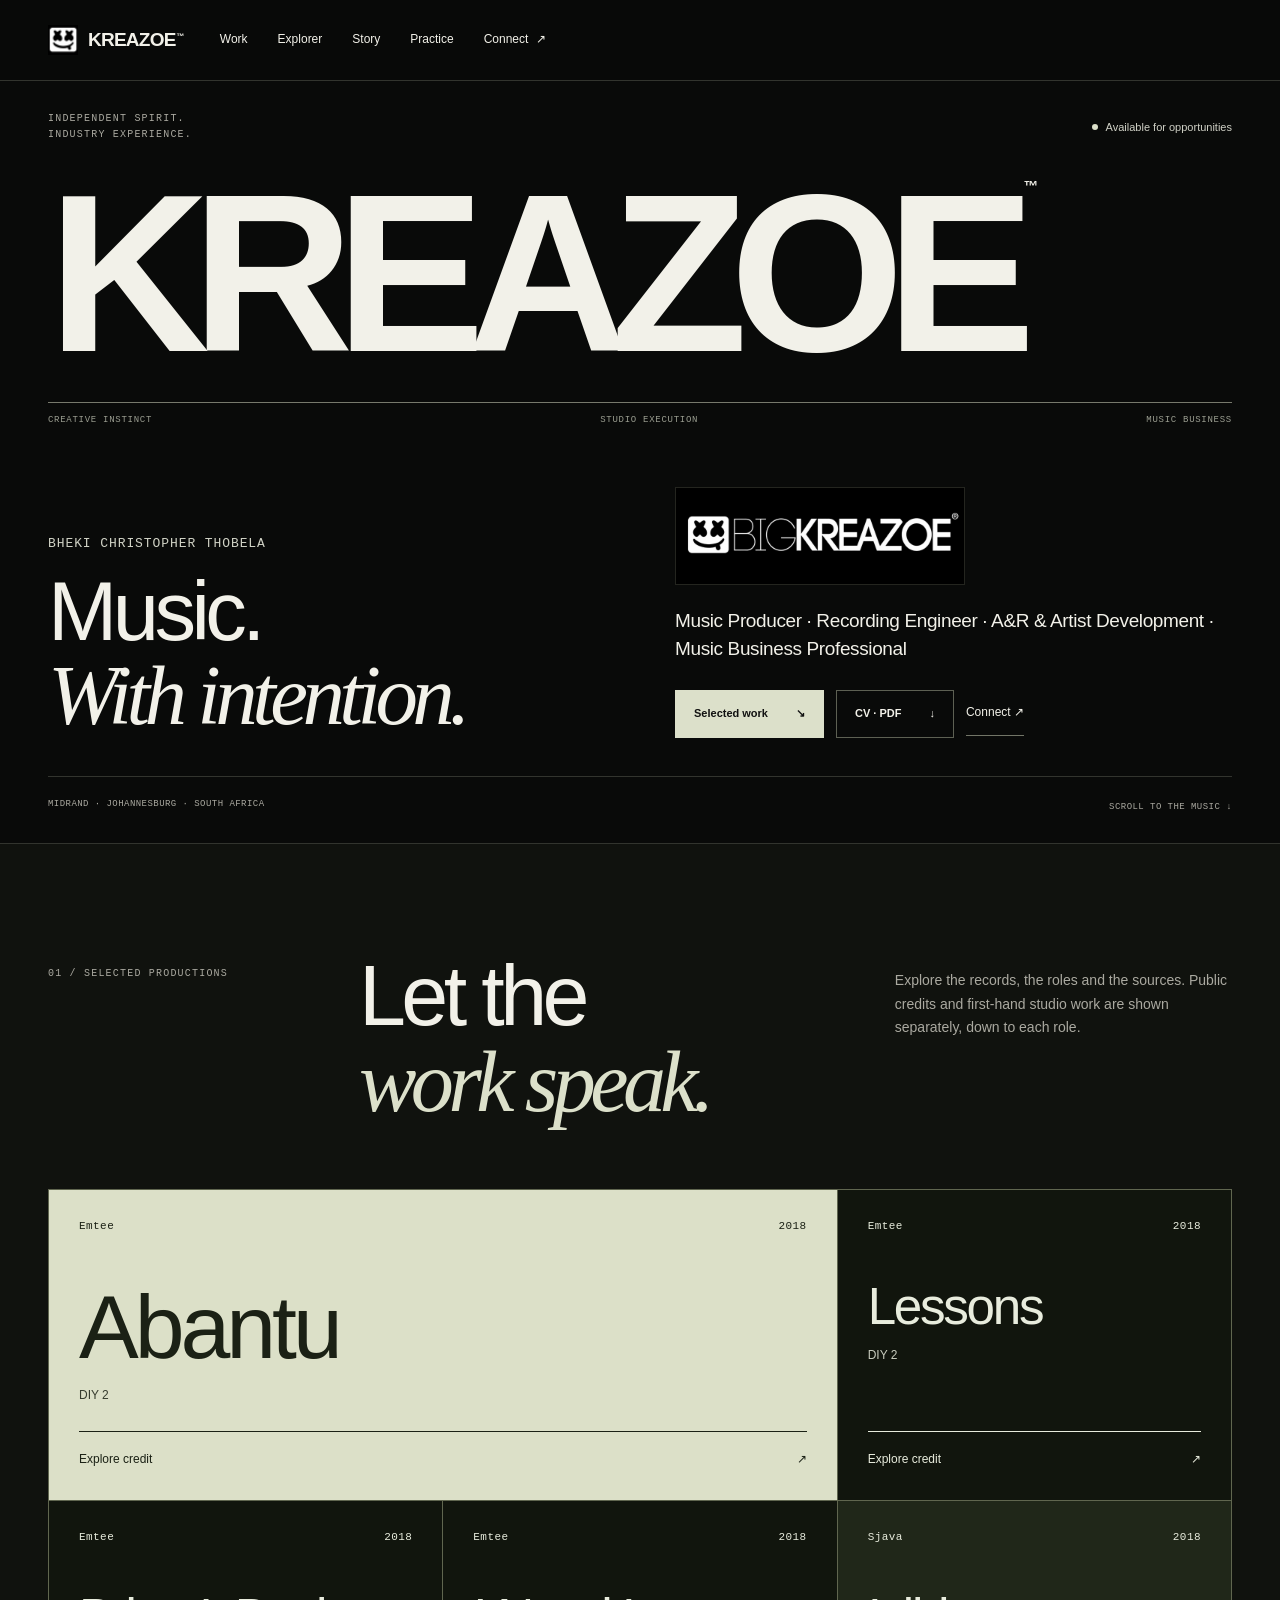
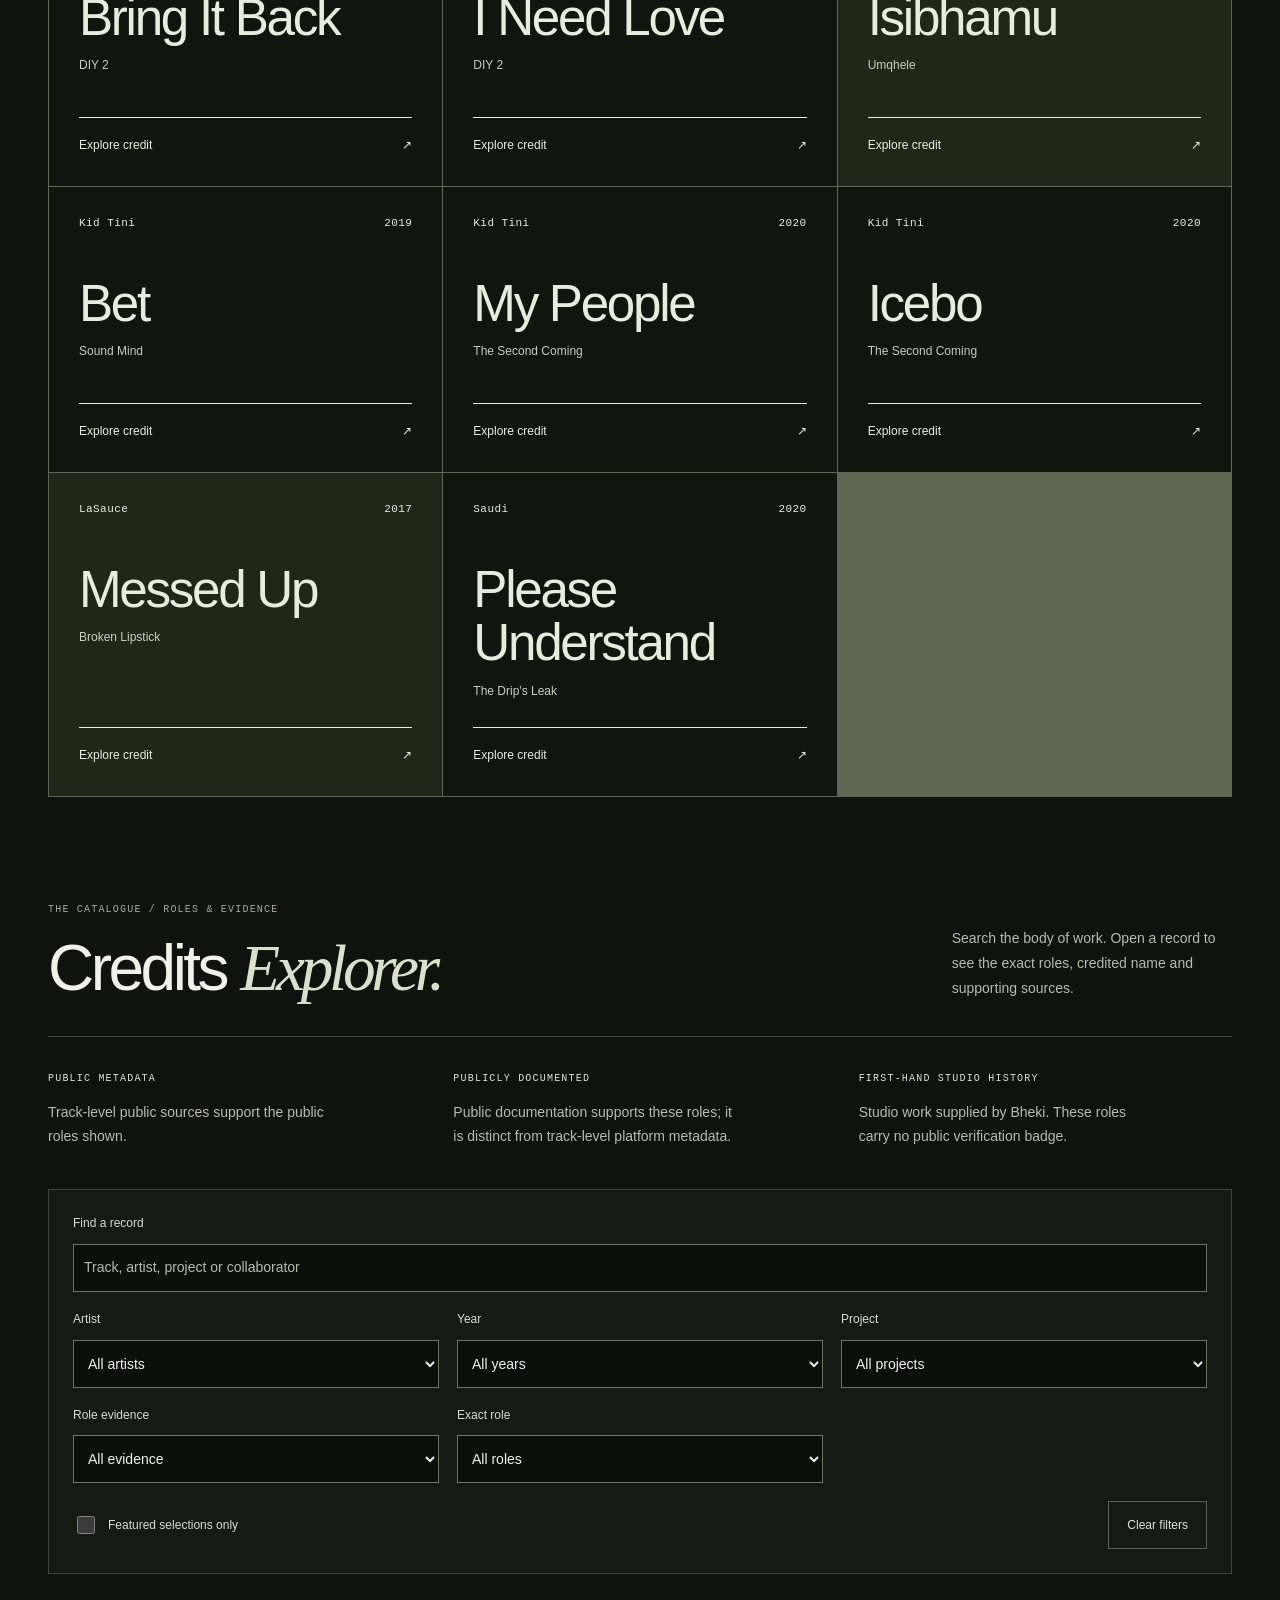
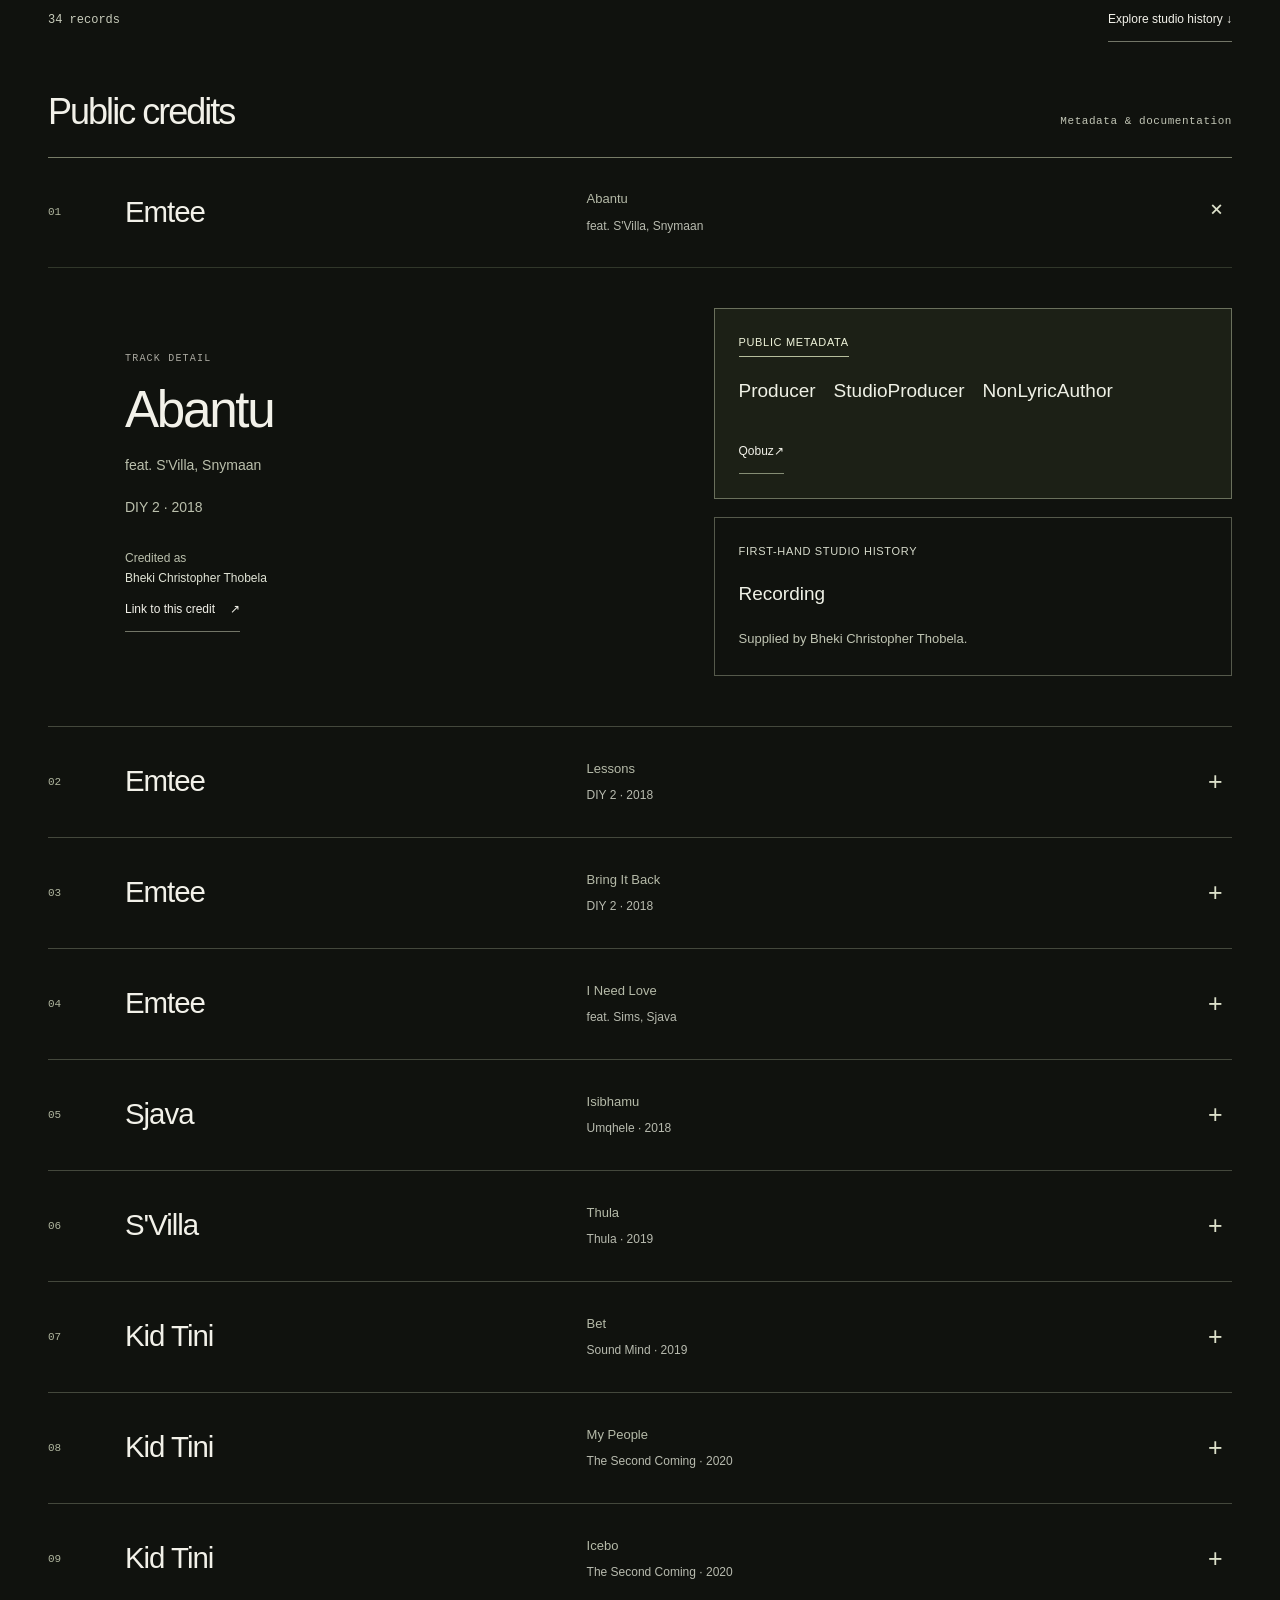
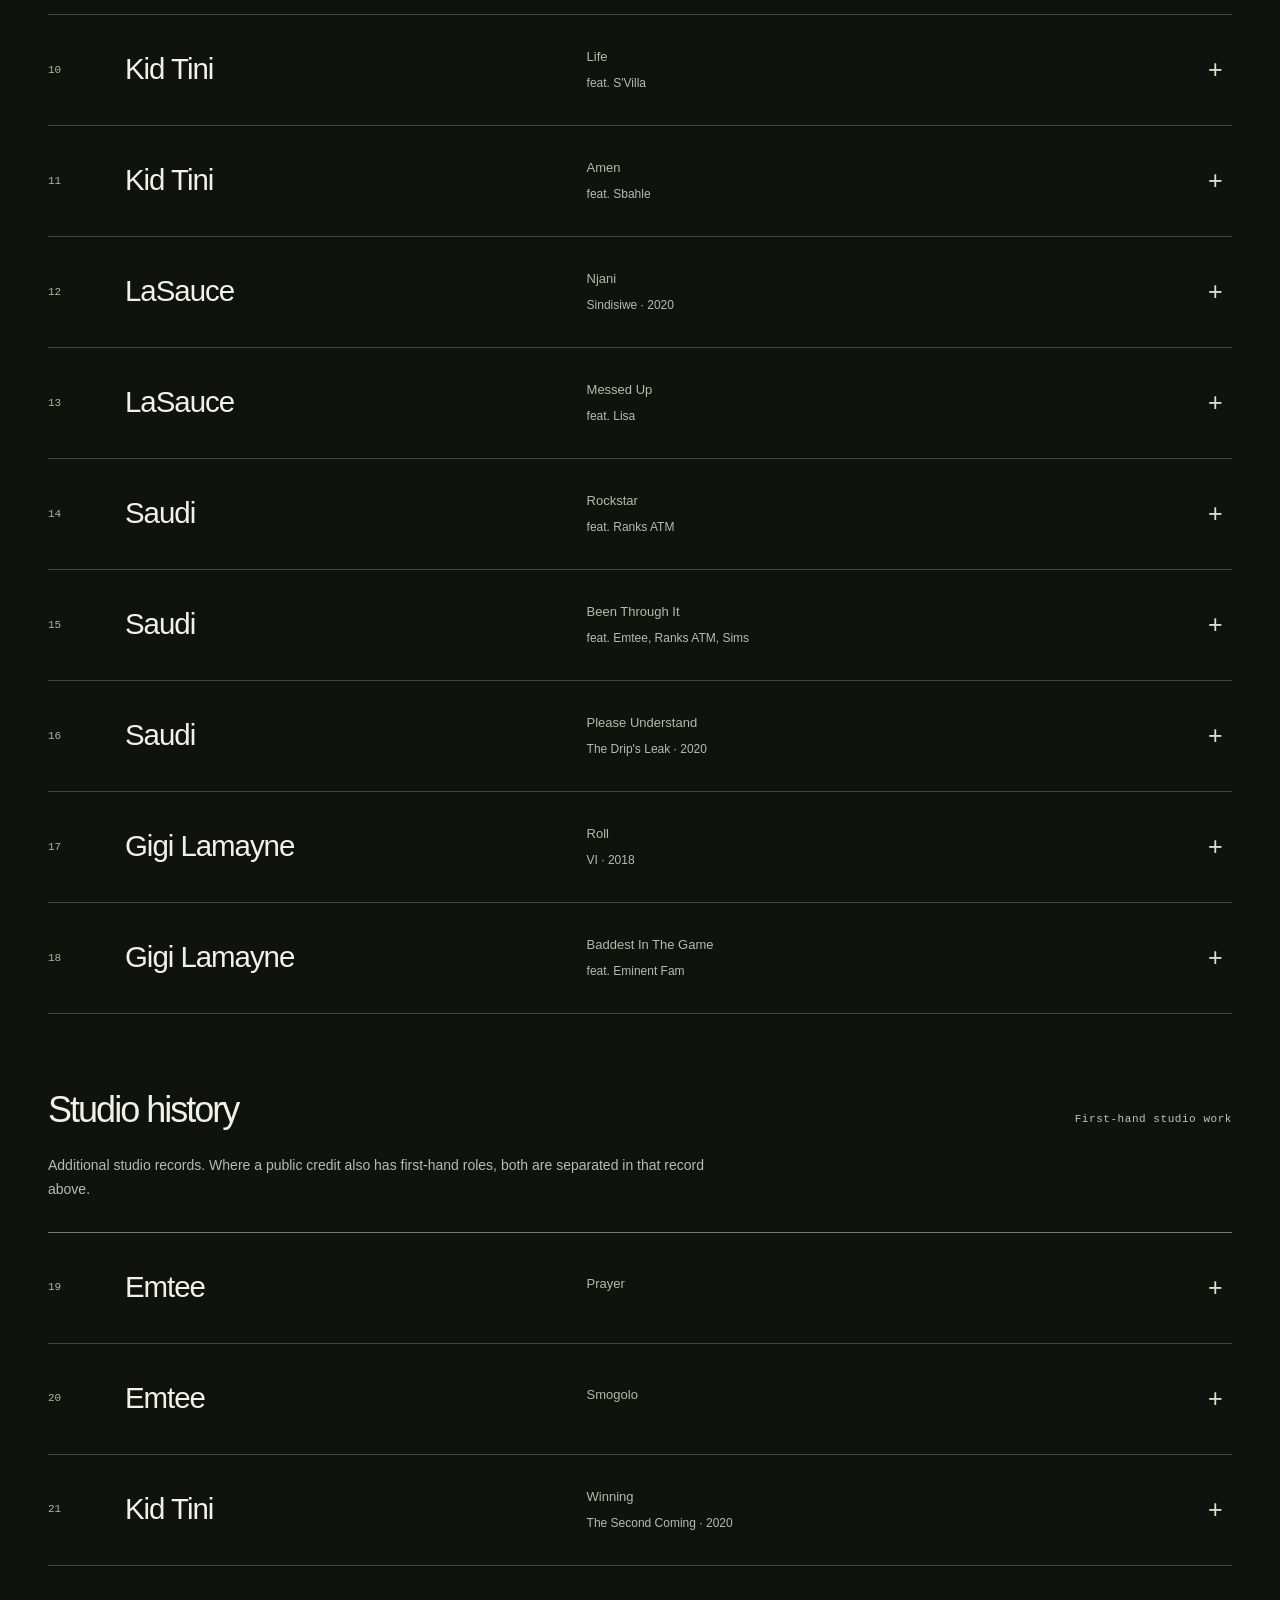
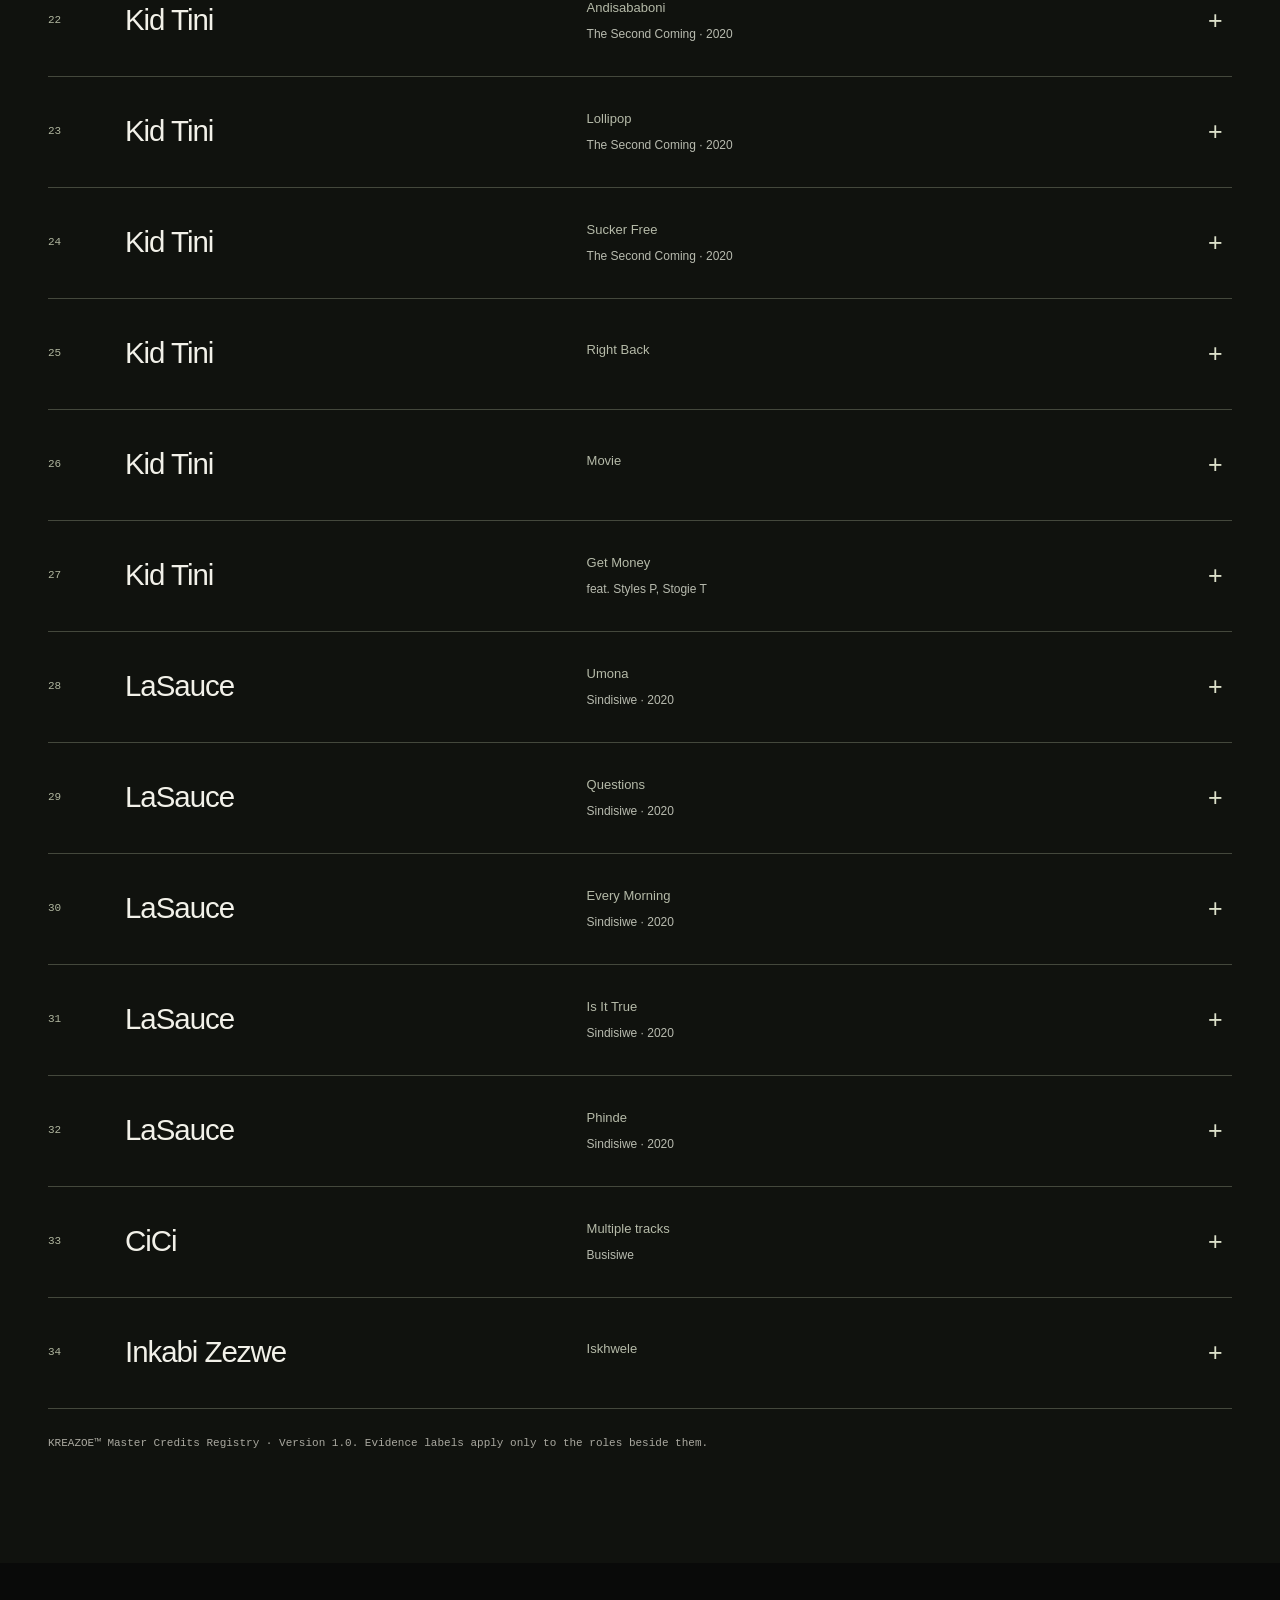
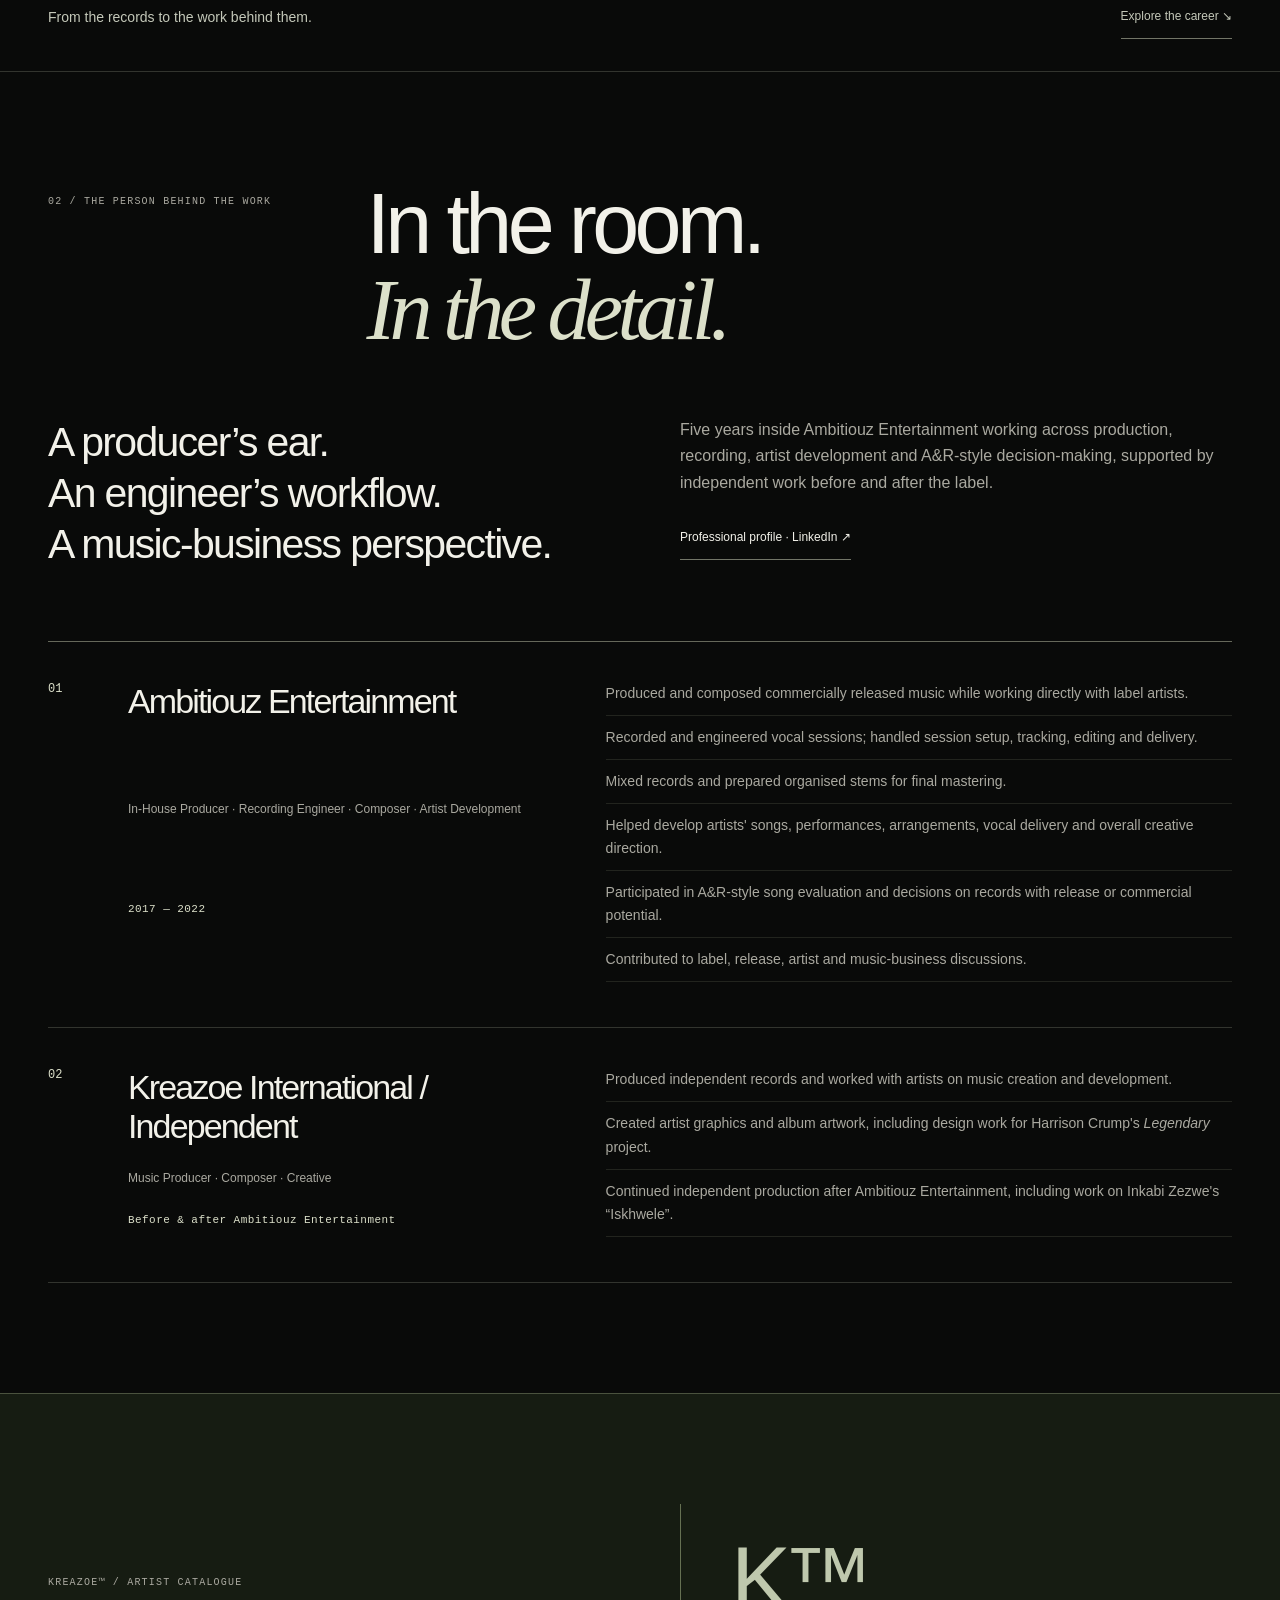
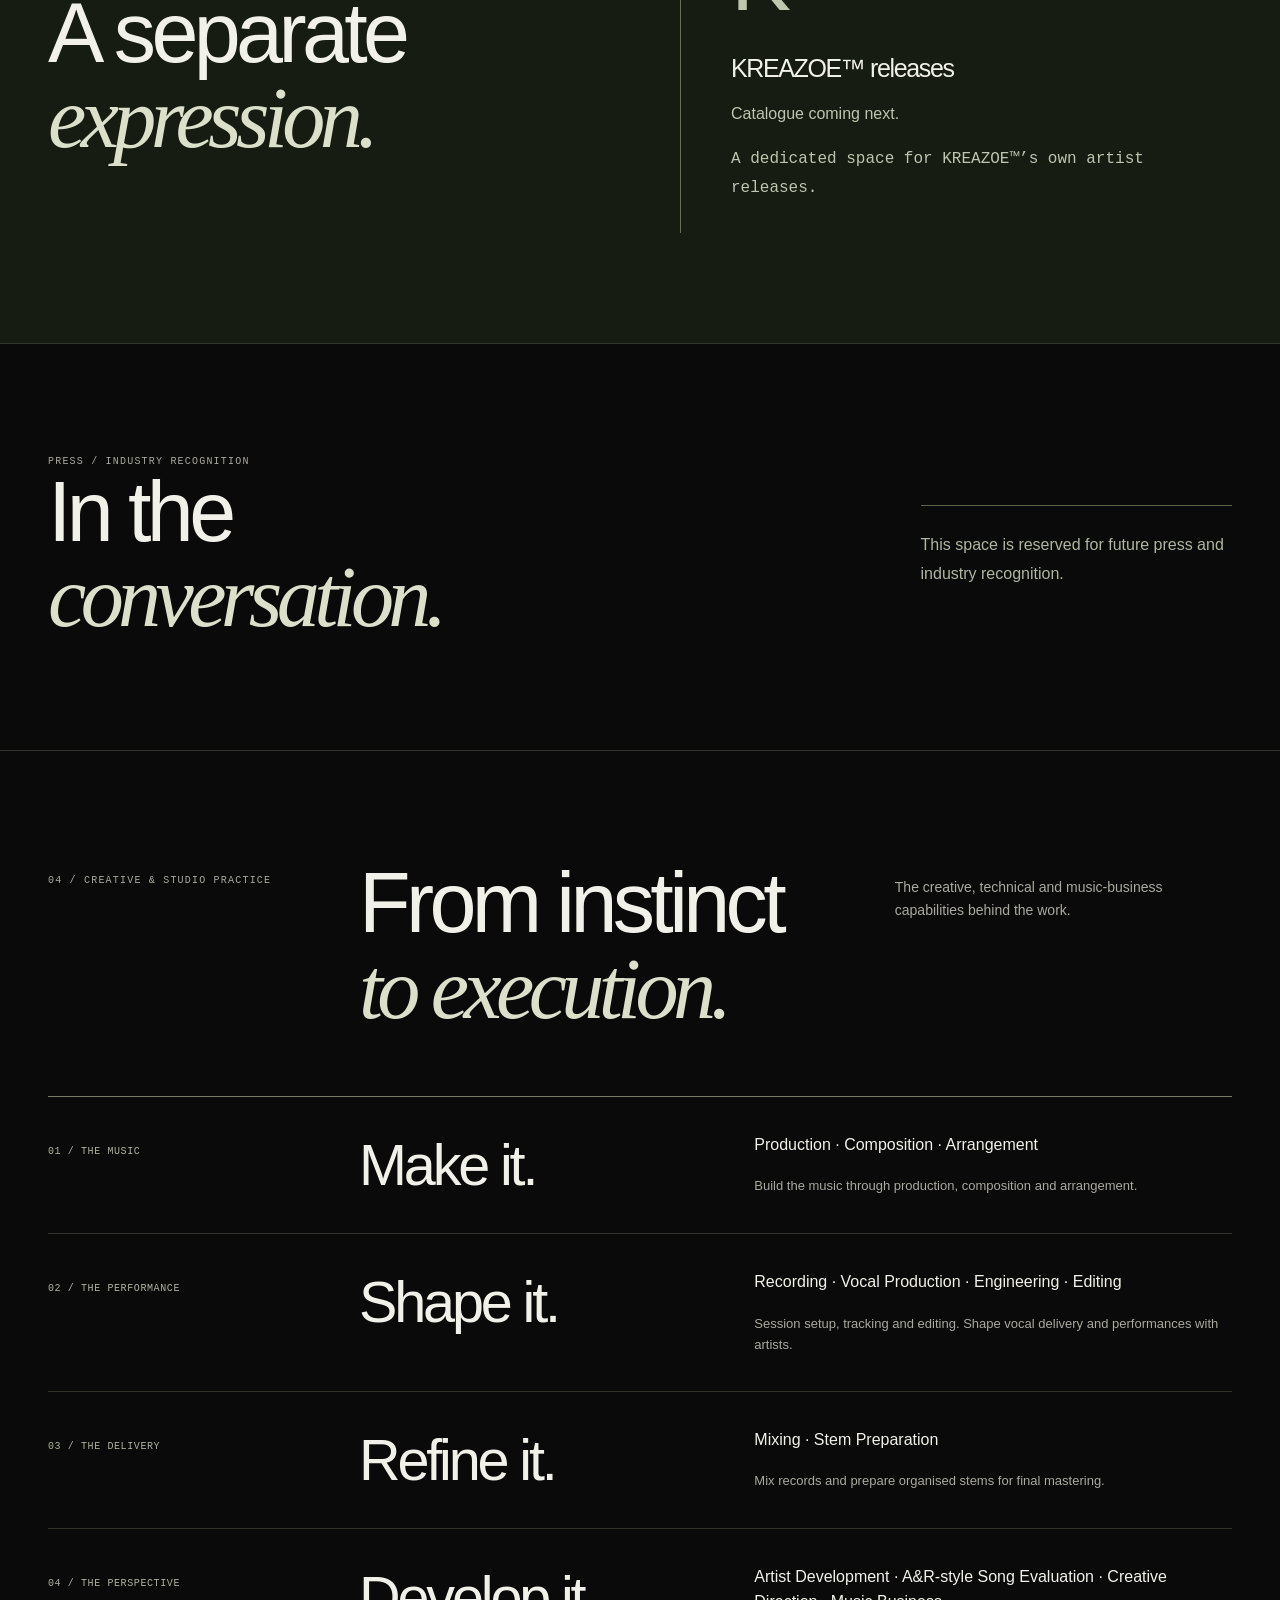
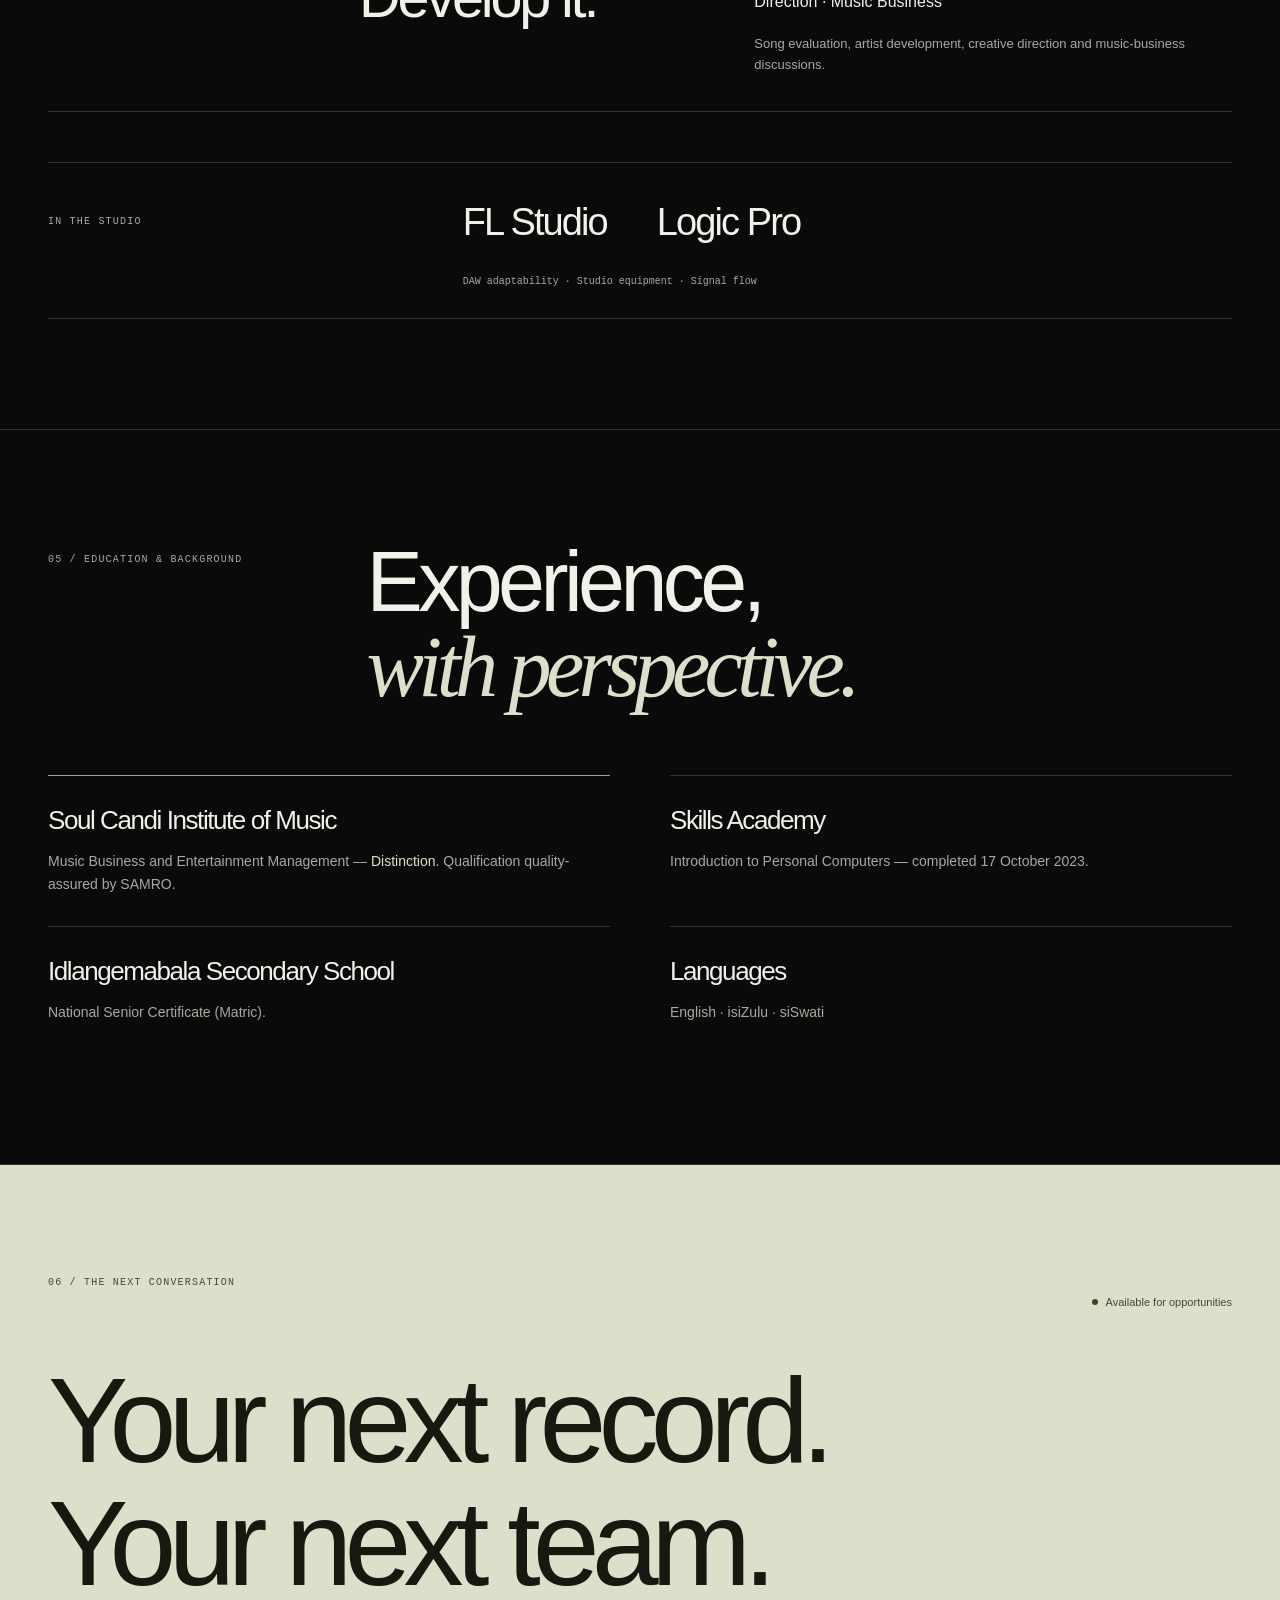
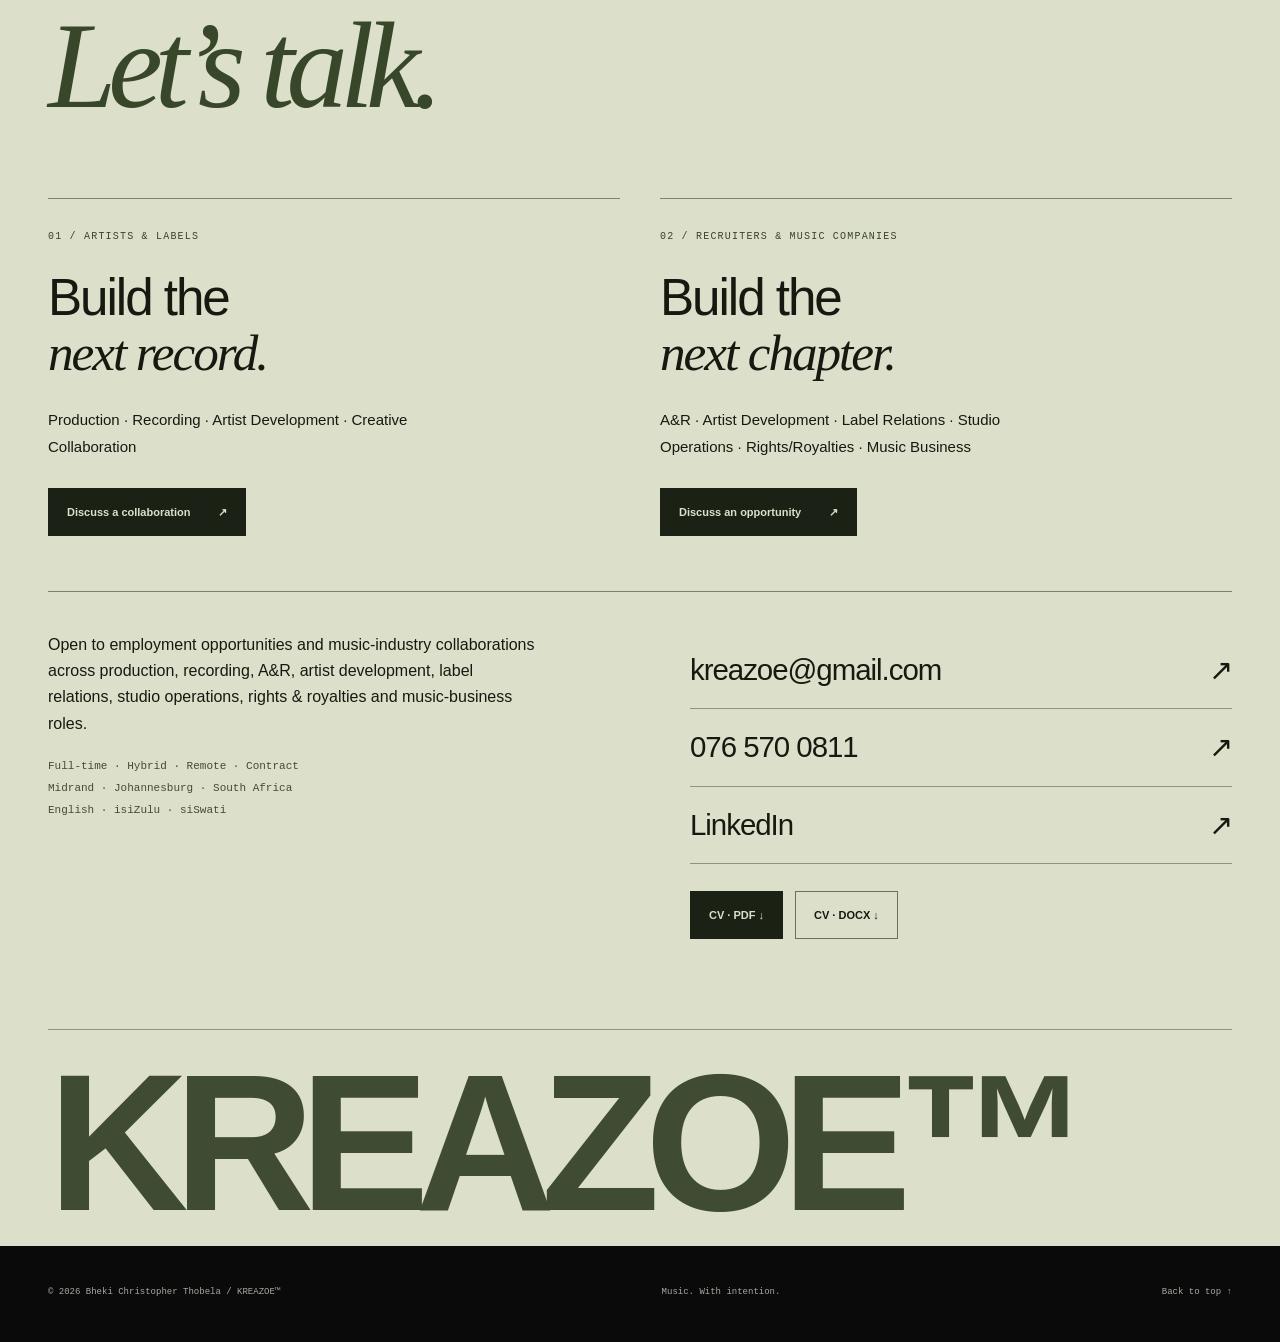
==== commit 096e909c: "Complete V4 music catalogue, featured selections and contact journeys with integrity audit" ====
--- a/index.html
+++ b/index.html
@@ -10,89 +10,91 @@
 <meta name="twitter:card" content="summary_large_image"><meta name="twitter:title" content="KREAZOE™ — Bheki Christopher Thobela"><meta name="twitter:description" content="Music Producer · Recording Engineer · A&R & Artist Development · Music Business Professional."><meta name="twitter:image" content="https://kreazoe.github.io/Kreazoe/assets/bigkreazoe.jpg"><meta name="twitter:image:alt" content="BIGKREAZOE black-and-white logo">
 <link rel="icon" href="assets/favicon.svg" type="image/svg+xml"><link rel="stylesheet" href="assets/style.css"><script src="assets/main.js" defer></script><script src="assets/credits.js" defer></script>
 <script type="application/ld+json">{"@context": "https://schema.org", "@type": "Person", "name": "Bheki Christopher Thobela", "alternateName": "KREAZOE", "jobTitle": "Music Producer, Recording Engineer, A&R & Artist Development, Music Business Professional", "email": "mailto:kreazoe@gmail.com", "telephone": "+27765700811", "address": {"@type": "PostalAddress", "addressLocality": "Midrand", "addressRegion": "Gauteng", "addressCountry": "ZA"}, "sameAs": ["https://za.linkedin.com/in/kreazoe-musik-067663b1"], "url": "https://kreazoe.github.io/Kreazoe/", "image": "https://kreazoe.github.io/Kreazoe/assets/bigkreazoe.jpg"}</script></head><body><a class="skip-link" href="#main">Skip to content</a>
-<header class="site-header"><div class="nav-inner"><a class="brand" href="#top" aria-label="KREAZOE home"><img src="assets/favicon.svg" width="30" height="30" alt=""><span>KREAZOE<sup>™</sup></span></a><span class="nav-caption" aria-hidden="true">Music / People / Perspective</span><button class="menu-toggle" aria-controls="site-nav" aria-expanded="false" type="button" hidden>Menu <span aria-hidden="true">+</span></button><nav id="site-nav" aria-label="Main navigation"><a href="#work">Work</a><a href="#story">Story</a><a href="#practice">Practice</a><a href="#contact">Connect <span aria-hidden="true">↗</span></a></nav></div><div class="reading-line" aria-hidden="true"></div></header>
+<header class="site-header"><div class="nav-inner"><a class="brand" href="#top" aria-label="KREAZOE home"><img src="assets/favicon.svg" width="30" height="30" alt=""><span>KREAZOE<sup>™</sup></span></a><span class="nav-caption" aria-hidden="true">Music / People / Perspective</span><button class="menu-toggle" aria-controls="site-nav" aria-expanded="false" type="button" hidden>Menu <span aria-hidden="true">+</span></button><nav id="site-nav" aria-label="Main navigation"><a href="#work">Work</a><a href="#explorer">Explorer</a><a href="#story">Story</a><a href="#practice">Practice</a><a href="#contact">Connect <span aria-hidden="true">↗</span></a></nav></div><div class="reading-line" aria-hidden="true"></div></header>
 <main id="main"><section id="top" class="hero" aria-labelledby="hero-title"><div class="hero-top wrap"><p class="eyebrow">Independent spirit.<br>Industry experience.</p><a class="availability" href="#contact"><span class="status-dot" aria-hidden="true"></span> Available for opportunities</a></div><div class="hero-wordmark wrap"><h1 id="hero-title">KREAZOE<sup>™</sup></h1><div class="wordmark-rule" aria-hidden="true"><span>CREATIVE INSTINCT</span><span>STUDIO EXECUTION</span><span>MUSIC BUSINESS</span></div></div><div class="hero-composition wrap"><div><p class="eyebrow">Bheki Christopher Thobela</p><h2>Music.<br><em>With intention.</em></h2></div><div class="hero-intro"><div class="original-mark"><img src="assets/bigkreazoe.jpg" alt="BIGKREAZOE" width="1536" height="512" fetchpriority="high"></div><p class="positioning">Music Producer · Recording Engineer · A&amp;R &amp; Artist Development · Music Business Professional</p><div class="actions"><a class="button primary" href="#work">Selected work <span aria-hidden="true">↘</span></a><a class="button" href="Bheki_Christopher_Thobela_CV.pdf" download>CV · PDF <span aria-hidden="true">↓</span></a><a class="text-link" href="#contact">Connect ↗</a></div></div></div><div class="hero-foot wrap"><span>Midrand · Johannesburg · South Africa</span><a href="#work">Scroll to the music <span aria-hidden="true">↓</span></a></div></section>
-<!-- CREDITS:START --><section id="work" class="section work-section"><div class="wrap"><div class="section-heading"><p class="eyebrow">01 / The music &amp; the detail</p><h2>Let the<br><em>work speak.</em></h2><p class="section-note">Explore the records, the roles and the sources. Public credits and first-hand studio work are shown separately, down to each role.</p></div>
-<div class="evidence-guide"><div><span class="eyebrow">Public metadata</span><p>Track-level public sources support the public roles shown.</p></div><div><span class="eyebrow">Publicly documented</span><p>Public documentation supports these roles; it is distinct from track-level platform metadata.</p></div><div><span class="eyebrow">First-hand studio history</span><p>Studio work supplied by Bheki. These roles carry no public verification badge.</p></div></div>
+<!-- CREDITS:START --><section id="work" class="section work-section"><div class="wrap"><div class="section-heading"><p class="eyebrow">01 / Selected productions</p><h2>Let the<br><em>work speak.</em></h2><p class="section-note">Explore the records, the roles and the sources. Public credits and first-hand studio work are shown separately, down to each role.</p></div>
+<div class="selected-productions" aria-label="Selected productions"><a class="selection-card" data-feature-ref="credit-001" href="#credit-001"><span class="selection-meta">Emtee <span>2018</span></span><h3>Abantu</h3><p>DIY 2</p><span class="selection-link">Explore credit <span aria-hidden="true">↗</span></span></a><a class="selection-card" data-feature-ref="credit-002" href="#credit-002"><span class="selection-meta">Emtee <span>2018</span></span><h3>Lessons</h3><p>DIY 2</p><span class="selection-link">Explore credit <span aria-hidden="true">↗</span></span></a><a class="selection-card" data-feature-ref="credit-003" href="#credit-003"><span class="selection-meta">Emtee <span>2018</span></span><h3>Bring It Back</h3><p>DIY 2</p><span class="selection-link">Explore credit <span aria-hidden="true">↗</span></span></a><a class="selection-card" data-feature-ref="credit-004" href="#credit-004"><span class="selection-meta">Emtee <span>2018</span></span><h3>I Need Love</h3><p>DIY 2</p><span class="selection-link">Explore credit <span aria-hidden="true">↗</span></span></a><a class="selection-card" data-feature-ref="credit-005" href="#credit-005"><span class="selection-meta">Sjava <span>2018</span></span><h3>Isibhamu</h3><p>Umqhele</p><span class="selection-link">Explore credit <span aria-hidden="true">↗</span></span></a><a class="selection-card" data-feature-ref="credit-007" href="#credit-007"><span class="selection-meta">Kid Tini <span>2019</span></span><h3>Bet</h3><p>Sound Mind</p><span class="selection-link">Explore credit <span aria-hidden="true">↗</span></span></a><a class="selection-card" data-feature-ref="credit-008" href="#credit-008"><span class="selection-meta">Kid Tini <span>2020</span></span><h3>My People</h3><p>The Second Coming</p><span class="selection-link">Explore credit <span aria-hidden="true">↗</span></span></a><a class="selection-card" data-feature-ref="credit-009" href="#credit-009"><span class="selection-meta">Kid Tini <span>2020</span></span><h3>Icebo</h3><p>The Second Coming</p><span class="selection-link">Explore credit <span aria-hidden="true">↗</span></span></a><a class="selection-card" data-feature-ref="credit-013" href="#credit-013"><span class="selection-meta">LaSauce <span>2017</span></span><h3>Messed Up</h3><p>Broken Lipstick</p><span class="selection-link">Explore credit <span aria-hidden="true">↗</span></span></a><a class="selection-card" data-feature-ref="credit-016" href="#credit-016"><span class="selection-meta">Saudi <span>2020</span></span><h3>Please Understand</h3><p>The Drip&#x27;s Leak</p><span class="selection-link">Explore credit <span aria-hidden="true">↗</span></span></a></div><div id="explorer" class="explorer-heading"><div><p class="eyebrow">The catalogue / Roles &amp; evidence</p><h2>Credits <em>Explorer.</em></h2></div><p>Search the body of work. Open a record to see the exact roles, credited name and supporting sources.</p></div><div class="evidence-guide"><div><span class="eyebrow">Public metadata</span><p>Track-level public sources support the public roles shown.</p></div><div><span class="eyebrow">Publicly documented</span><p>Public documentation supports these roles; it is distinct from track-level platform metadata.</p></div><div><span class="eyebrow">First-hand studio history</span><p>Studio work supplied by Bheki. These roles carry no public verification badge.</p></div></div>
 <form id="credit-filters" class="credit-filters" role="search" aria-label="Explore music credits" hidden>
 <div class="search-field"><label for="credit-search">Find a record</label><input id="credit-search" type="search" placeholder="Track, artist, project or collaborator" autocomplete="off"></div>
 <div><label for="credit-artist">Artist</label><select id="credit-artist"><option value="">All artists</option><option>CiCi</option><option>Emtee</option><option>Gigi Lamayne</option><option>Inkabi Zezwe</option><option>Kid Tini</option><option>LaSauce</option><option>S&#x27;Villa</option><option>Saudi</option><option>Sjava</option></select></div>
+<div><label for="credit-year">Year</label><select id="credit-year"><option value="">All years</option><option>2020</option><option>2019</option><option>2018</option><option>2017</option><option value="__unspecified">Not specified</option></select></div>
+<div><label for="credit-project">Project</label><select id="credit-project"><option value="">All projects</option><option>Broken Lipstick</option><option>Busisiwe</option><option>DIY 2</option><option>Sindisiwe</option><option>Sound Mind</option><option>The Drip&#x27;s Leak</option><option>The Second Coming</option><option>Thula</option><option>Umqhele</option><option>VI</option><option value="__unspecified">Not specified</option></select></div>
 <div><label for="credit-evidence">Role evidence</label><select id="credit-evidence"><option value="">All evidence</option><option value="A">Public metadata</option><option value="B">Publicly documented</option><option value="C">First-hand studio history</option></select></div>
 <div><label for="credit-role">Exact role</label><select id="credit-role"><option value="">All roles</option><option>Composer</option><option>NonLyricAuthor</option><option>Producer</option><option>Recording</option><option>StudioProducer</option></select></div>
 <div class="filter-footer"><label class="featured-filter"><input id="credit-featured" type="checkbox"> Featured selections only</label><button type="reset" class="button">Clear filters</button></div></form>
 <div class="registry-toolbar"><p id="credit-result" role="status" aria-live="polite" aria-atomic="true">34 records</p><a class="text-link" href="#discography">Explore studio history ↓</a></div>
-<div class="credit-collection" id="public-collection"><h3 class="collection-title">Public credits <span>Metadata &amp; documentation</span></h3><div class="productions"><details id="credit-001" class="production registry-credit" data-artist="Emtee" data-tier="A" data-public="[&quot;Producer&quot;, &quot;StudioProducer&quot;, &quot;NonLyricAuthor&quot;]" data-first-hand="[&quot;Recording&quot;]" data-featured="true" data-search="Emtee Abantu feat. S&#x27;Villa, Snymaan DIY 2 · 2018 Bheki Christopher Thobela" open>
+<div class="credit-collection" id="public-collection"><h3 class="collection-title">Public credits <span>Metadata &amp; documentation</span></h3><div class="productions"><details id="credit-001" class="production registry-credit" data-artist="Emtee" data-year="2018" data-project="DIY 2" data-tier="A" data-public="[&quot;Producer&quot;, &quot;StudioProducer&quot;, &quot;NonLyricAuthor&quot;]" data-first-hand="[&quot;Recording&quot;]" data-featured="true" data-search="Emtee Abantu feat. S&#x27;Villa, Snymaan DIY 2 · 2018 Bheki Christopher Thobela" open>
 <summary><span class="work-no">01</span><span class="work-artist">Emtee</span><span class="work-title">Abantu<small>feat. S&#x27;Villa, Snymaan</small></span><span class="expand" aria-hidden="true">+</span></summary>
-<div class="production-body"><div class="release-identity"><p class="eyebrow">Track detail</p><h3>Abantu</h3><p>feat. S&#x27;Villa, Snymaan</p><p>DIY 2 · 2018</p><p class="credited-as">Credited as<br><span>Bheki Christopher Thobela</span></p><a class="text-link credit-permalink" href="#credit-001">Link to this credit <span aria-hidden="true">↗</span></a></div><div class="credit-role-groups"><div class="role-block public-role-block"><h4><span class="evidence-label">Public metadata</span></h4><ul class="credit-roles"><li>Producer</li><li>StudioProducer</li><li>NonLyricAuthor</li></ul><div class="evidence-links"><a class="verify" href="https://www.qobuz.com/us-en/album/diy-2-emtee/eudild19oo8ja" target="_blank" rel="noopener">Qobuz <span aria-hidden="true">↗</span><span class="sr-only"> — evidence for Emtee: Abantu (opens in new tab)</span></a></div></div><div class="role-block first-hand-role-block"><h4>First-hand studio history</h4><ul class="credit-roles"><li>Recording</li></ul><p class="source-context">Supplied by Bheki Christopher Thobela.</p></div></div></div></details><details id="credit-002" class="production registry-credit" data-artist="Emtee" data-tier="A" data-public="[&quot;Producer&quot;, &quot;StudioProducer&quot;, &quot;NonLyricAuthor&quot;]" data-first-hand="[&quot;Recording&quot;]" data-featured="true" data-search="Emtee Lessons  DIY 2 · 2018 Bheki Christopher Thobela" >
+<div class="production-body"><div class="release-identity"><p class="eyebrow">Track detail</p><h3>Abantu</h3><p>feat. S&#x27;Villa, Snymaan</p><p>DIY 2 · 2018</p><p class="credited-as">Credited as<br><span>Bheki Christopher Thobela</span></p><a class="text-link credit-permalink" href="#credit-001">Link to this credit <span aria-hidden="true">↗</span></a></div><div class="credit-role-groups"><div class="role-block public-role-block"><h4><span class="evidence-label">Public metadata</span></h4><ul class="credit-roles"><li>Producer</li><li>StudioProducer</li><li>NonLyricAuthor</li></ul><div class="evidence-links"><a class="verify" href="https://www.qobuz.com/us-en/album/diy-2-emtee/eudild19oo8ja" target="_blank" rel="noopener">Qobuz <span aria-hidden="true">↗</span><span class="sr-only"> — evidence for Emtee: Abantu (opens in new tab)</span></a></div></div><div class="role-block first-hand-role-block"><h4>First-hand studio history</h4><ul class="credit-roles"><li>Recording</li></ul><p class="source-context">Supplied by Bheki Christopher Thobela.</p></div></div></div></details><details id="credit-002" class="production registry-credit" data-artist="Emtee" data-year="2018" data-project="DIY 2" data-tier="A" data-public="[&quot;Producer&quot;, &quot;StudioProducer&quot;, &quot;NonLyricAuthor&quot;]" data-first-hand="[&quot;Recording&quot;]" data-featured="true" data-search="Emtee Lessons  DIY 2 · 2018 Bheki Christopher Thobela" >
 <summary><span class="work-no">02</span><span class="work-artist">Emtee</span><span class="work-title">Lessons<small>DIY 2 · 2018</small></span><span class="expand" aria-hidden="true">+</span></summary>
-<div class="production-body"><div class="release-identity"><p class="eyebrow">Track detail</p><h3>Lessons</h3><p>DIY 2 · 2018</p><p class="credited-as">Credited as<br><span>Bheki Christopher Thobela</span></p><a class="text-link credit-permalink" href="#credit-002">Link to this credit <span aria-hidden="true">↗</span></a></div><div class="credit-role-groups"><div class="role-block public-role-block"><h4><span class="evidence-label">Public metadata</span></h4><ul class="credit-roles"><li>Producer</li><li>StudioProducer</li><li>NonLyricAuthor</li></ul><div class="evidence-links"><a class="verify" href="https://www.qobuz.com/us-en/album/diy-2-emtee/eudild19oo8ja" target="_blank" rel="noopener">Qobuz <span aria-hidden="true">↗</span><span class="sr-only"> — evidence for Emtee: Lessons (opens in new tab)</span></a></div></div><div class="role-block first-hand-role-block"><h4>First-hand studio history</h4><ul class="credit-roles"><li>Recording</li></ul><p class="source-context">Supplied by Bheki Christopher Thobela.</p></div></div></div></details><details id="credit-003" class="production registry-credit" data-artist="Emtee" data-tier="A" data-public="[&quot;Producer&quot;, &quot;StudioProducer&quot;, &quot;NonLyricAuthor&quot;]" data-first-hand="[&quot;Recording&quot;]" data-featured="true" data-search="Emtee Bring It Back  DIY 2 · 2018 Bheki Christopher Thobela" >
+<div class="production-body"><div class="release-identity"><p class="eyebrow">Track detail</p><h3>Lessons</h3><p>DIY 2 · 2018</p><p class="credited-as">Credited as<br><span>Bheki Christopher Thobela</span></p><a class="text-link credit-permalink" href="#credit-002">Link to this credit <span aria-hidden="true">↗</span></a></div><div class="credit-role-groups"><div class="role-block public-role-block"><h4><span class="evidence-label">Public metadata</span></h4><ul class="credit-roles"><li>Producer</li><li>StudioProducer</li><li>NonLyricAuthor</li></ul><div class="evidence-links"><a class="verify" href="https://www.qobuz.com/us-en/album/diy-2-emtee/eudild19oo8ja" target="_blank" rel="noopener">Qobuz <span aria-hidden="true">↗</span><span class="sr-only"> — evidence for Emtee: Lessons (opens in new tab)</span></a></div></div><div class="role-block first-hand-role-block"><h4>First-hand studio history</h4><ul class="credit-roles"><li>Recording</li></ul><p class="source-context">Supplied by Bheki Christopher Thobela.</p></div></div></div></details><details id="credit-003" class="production registry-credit" data-artist="Emtee" data-year="2018" data-project="DIY 2" data-tier="A" data-public="[&quot;Producer&quot;, &quot;StudioProducer&quot;, &quot;NonLyricAuthor&quot;]" data-first-hand="[&quot;Recording&quot;]" data-featured="true" data-search="Emtee Bring It Back  DIY 2 · 2018 Bheki Christopher Thobela" >
 <summary><span class="work-no">03</span><span class="work-artist">Emtee</span><span class="work-title">Bring It Back<small>DIY 2 · 2018</small></span><span class="expand" aria-hidden="true">+</span></summary>
-<div class="production-body"><div class="release-identity"><p class="eyebrow">Track detail</p><h3>Bring It Back</h3><p>DIY 2 · 2018</p><p class="credited-as">Credited as<br><span>Bheki Christopher Thobela</span></p><a class="text-link credit-permalink" href="#credit-003">Link to this credit <span aria-hidden="true">↗</span></a></div><div class="credit-role-groups"><div class="role-block public-role-block"><h4><span class="evidence-label">Public metadata</span></h4><ul class="credit-roles"><li>Producer</li><li>StudioProducer</li><li>NonLyricAuthor</li></ul><div class="evidence-links"><a class="verify" href="https://www.qobuz.com/us-en/album/diy-2-emtee/eudild19oo8ja" target="_blank" rel="noopener">Qobuz <span aria-hidden="true">↗</span><span class="sr-only"> — evidence for Emtee: Bring It Back (opens in new tab)</span></a></div></div><div class="role-block first-hand-role-block"><h4>First-hand studio history</h4><ul class="credit-roles"><li>Recording</li></ul><p class="source-context">Supplied by Bheki Christopher Thobela.</p></div></div></div></details><details id="credit-004" class="production registry-credit" data-artist="Emtee" data-tier="A" data-public="[&quot;Producer&quot;, &quot;StudioProducer&quot;, &quot;NonLyricAuthor&quot;]" data-first-hand="[&quot;Recording&quot;]" data-featured="true" data-search="Emtee I Need Love feat. Sims, Sjava DIY 2 · 2018 Bheki Christopher Thobela" >
+<div class="production-body"><div class="release-identity"><p class="eyebrow">Track detail</p><h3>Bring It Back</h3><p>DIY 2 · 2018</p><p class="credited-as">Credited as<br><span>Bheki Christopher Thobela</span></p><a class="text-link credit-permalink" href="#credit-003">Link to this credit <span aria-hidden="true">↗</span></a></div><div class="credit-role-groups"><div class="role-block public-role-block"><h4><span class="evidence-label">Public metadata</span></h4><ul class="credit-roles"><li>Producer</li><li>StudioProducer</li><li>NonLyricAuthor</li></ul><div class="evidence-links"><a class="verify" href="https://www.qobuz.com/us-en/album/diy-2-emtee/eudild19oo8ja" target="_blank" rel="noopener">Qobuz <span aria-hidden="true">↗</span><span class="sr-only"> — evidence for Emtee: Bring It Back (opens in new tab)</span></a></div></div><div class="role-block first-hand-role-block"><h4>First-hand studio history</h4><ul class="credit-roles"><li>Recording</li></ul><p class="source-context">Supplied by Bheki Christopher Thobela.</p></div></div></div></details><details id="credit-004" class="production registry-credit" data-artist="Emtee" data-year="2018" data-project="DIY 2" data-tier="A" data-public="[&quot;Producer&quot;, &quot;StudioProducer&quot;, &quot;NonLyricAuthor&quot;]" data-first-hand="[&quot;Recording&quot;]" data-featured="true" data-search="Emtee I Need Love feat. Sims, Sjava DIY 2 · 2018 Bheki Christopher Thobela" >
 <summary><span class="work-no">04</span><span class="work-artist">Emtee</span><span class="work-title">I Need Love<small>feat. Sims, Sjava</small></span><span class="expand" aria-hidden="true">+</span></summary>
-<div class="production-body"><div class="release-identity"><p class="eyebrow">Track detail</p><h3>I Need Love</h3><p>feat. Sims, Sjava</p><p>DIY 2 · 2018</p><p class="credited-as">Credited as<br><span>Bheki Christopher Thobela</span></p><a class="text-link credit-permalink" href="#credit-004">Link to this credit <span aria-hidden="true">↗</span></a></div><div class="credit-role-groups"><div class="role-block public-role-block"><h4><span class="evidence-label">Public metadata</span></h4><ul class="credit-roles"><li>Producer</li><li>StudioProducer</li><li>NonLyricAuthor</li></ul><div class="evidence-links"><a class="verify" href="https://www.qobuz.com/us-en/album/diy-2-emtee/eudild19oo8ja" target="_blank" rel="noopener">Qobuz <span aria-hidden="true">↗</span><span class="sr-only"> — evidence for Emtee: I Need Love (opens in new tab)</span></a></div></div><div class="role-block first-hand-role-block"><h4>First-hand studio history</h4><ul class="credit-roles"><li>Recording</li></ul><p class="source-context">Supplied by Bheki Christopher Thobela.</p></div></div></div></details><details id="credit-005" class="production registry-credit" data-artist="Sjava" data-tier="A" data-public="[&quot;Producer&quot;]" data-first-hand="[&quot;Recording&quot;]" data-featured="true" data-search="Sjava Isibhamu  Umqhele · 2018 Bheki Christopher Thobela Mfanafuthi Ruff Nkosi" >
+<div class="production-body"><div class="release-identity"><p class="eyebrow">Track detail</p><h3>I Need Love</h3><p>feat. Sims, Sjava</p><p>DIY 2 · 2018</p><p class="credited-as">Credited as<br><span>Bheki Christopher Thobela</span></p><a class="text-link credit-permalink" href="#credit-004">Link to this credit <span aria-hidden="true">↗</span></a></div><div class="credit-role-groups"><div class="role-block public-role-block"><h4><span class="evidence-label">Public metadata</span></h4><ul class="credit-roles"><li>Producer</li><li>StudioProducer</li><li>NonLyricAuthor</li></ul><div class="evidence-links"><a class="verify" href="https://www.qobuz.com/us-en/album/diy-2-emtee/eudild19oo8ja" target="_blank" rel="noopener">Qobuz <span aria-hidden="true">↗</span><span class="sr-only"> — evidence for Emtee: I Need Love (opens in new tab)</span></a></div></div><div class="role-block first-hand-role-block"><h4>First-hand studio history</h4><ul class="credit-roles"><li>Recording</li></ul><p class="source-context">Supplied by Bheki Christopher Thobela.</p></div></div></div></details><details id="credit-005" class="production registry-credit" data-artist="Sjava" data-year="2018" data-project="Umqhele" data-tier="A" data-public="[&quot;Producer&quot;]" data-first-hand="[&quot;Recording&quot;]" data-featured="true" data-search="Sjava Isibhamu  Umqhele · 2018 Bheki Christopher Thobela Mfanafuthi Ruff Nkosi" >
 <summary><span class="work-no">05</span><span class="work-artist">Sjava</span><span class="work-title">Isibhamu<small>Umqhele · 2018</small></span><span class="expand" aria-hidden="true">+</span></summary>
-<div class="production-body"><div class="release-identity"><p class="eyebrow">Track detail</p><h3>Isibhamu</h3><p>Umqhele · 2018</p><p class="credited-as">Credited as<br><span>Bheki Christopher Thobela</span></p><a class="text-link credit-permalink" href="#credit-005">Link to this credit <span aria-hidden="true">↗</span></a></div><div class="credit-role-groups"><div class="role-block public-role-block"><h4><span class="evidence-label">Public metadata</span></h4><ul class="credit-roles"><li>Producer</li></ul><p class="source-context">Co-production with Mfanafuthi Ruff Nkosi.</p><div class="evidence-links"><a class="verify" href="https://www.shazam.com/song/1629479298/isibhamu" target="_blank" rel="noopener">Shazam <span aria-hidden="true">↗</span><span class="sr-only"> — evidence for Sjava: Isibhamu (opens in new tab)</span></a><a class="verify" href="https://audiomack.com/sjava/song/isibhamu" target="_blank" rel="noopener">Audiomack <span aria-hidden="true">↗</span><span class="sr-only"> — evidence for Sjava: Isibhamu (opens in new tab)</span></a></div></div><div class="role-block first-hand-role-block"><h4>First-hand studio history</h4><ul class="credit-roles"><li>Recording</li></ul><p class="source-context">Supplied by Bheki Christopher Thobela.</p></div></div></div></details><details id="credit-006" class="production registry-credit" data-artist="S&#x27;Villa" data-tier="A" data-public="[&quot;Producer&quot;]" data-first-hand="[]" data-featured="false" data-search="S&#x27;Villa Thula  Thula · 2019 Bheki Christopher Thobela" >
+<div class="production-body"><div class="release-identity"><p class="eyebrow">Track detail</p><h3>Isibhamu</h3><p>Umqhele · 2018</p><p class="credited-as">Credited as<br><span>Bheki Christopher Thobela</span></p><a class="text-link credit-permalink" href="#credit-005">Link to this credit <span aria-hidden="true">↗</span></a></div><div class="credit-role-groups"><div class="role-block public-role-block"><h4><span class="evidence-label">Public metadata</span></h4><ul class="credit-roles"><li>Producer</li></ul><p class="source-context">Co-production with Mfanafuthi Ruff Nkosi.</p><div class="evidence-links"><a class="verify" href="https://www.shazam.com/song/1629479298/isibhamu" target="_blank" rel="noopener">Shazam <span aria-hidden="true">↗</span><span class="sr-only"> — evidence for Sjava: Isibhamu (opens in new tab)</span></a><a class="verify" href="https://audiomack.com/sjava/song/isibhamu" target="_blank" rel="noopener">Audiomack <span aria-hidden="true">↗</span><span class="sr-only"> — evidence for Sjava: Isibhamu (opens in new tab)</span></a></div></div><div class="role-block first-hand-role-block"><h4>First-hand studio history</h4><ul class="credit-roles"><li>Recording</li></ul><p class="source-context">Supplied by Bheki Christopher Thobela.</p></div></div></div></details><details id="credit-006" class="production registry-credit" data-artist="S&#x27;Villa" data-year="2019" data-project="Thula" data-tier="A" data-public="[&quot;Producer&quot;]" data-first-hand="[]" data-featured="false" data-search="S&#x27;Villa Thula  Thula · 2019 Bheki Christopher Thobela" >
 <summary><span class="work-no">06</span><span class="work-artist">S&#x27;Villa</span><span class="work-title">Thula<small>Thula · 2019</small></span><span class="expand" aria-hidden="true">+</span></summary>
-<div class="production-body"><div class="release-identity"><p class="eyebrow">Track detail</p><h3>Thula</h3><p>Thula · 2019</p><p class="credited-as">Credited as<br><span>Bheki Christopher Thobela</span></p><a class="text-link credit-permalink" href="#credit-006">Link to this credit <span aria-hidden="true">↗</span></a></div><div class="credit-role-groups"><div class="role-block public-role-block"><h4><span class="evidence-label">Public metadata</span></h4><ul class="credit-roles"><li>Producer</li></ul><div class="evidence-links"><a class="verify" href="https://www.shazam.com/song/1578979063/thula/music-video" target="_blank" rel="noopener">Shazam <span aria-hidden="true">↗</span><span class="sr-only"> — evidence for S&#x27;Villa: Thula (opens in new tab)</span></a></div></div></div></div></details><details id="credit-007" class="production registry-credit" data-artist="Kid Tini" data-tier="A" data-public="[&quot;Producer&quot;]" data-first-hand="[]" data-featured="true" data-search="Kid Tini Bet  Sound Mind · 2019 Bheki Christopher Thobela" >
+<div class="production-body"><div class="release-identity"><p class="eyebrow">Track detail</p><h3>Thula</h3><p>Thula · 2019</p><p class="credited-as">Credited as<br><span>Bheki Christopher Thobela</span></p><a class="text-link credit-permalink" href="#credit-006">Link to this credit <span aria-hidden="true">↗</span></a></div><div class="credit-role-groups"><div class="role-block public-role-block"><h4><span class="evidence-label">Public metadata</span></h4><ul class="credit-roles"><li>Producer</li></ul><div class="evidence-links"><a class="verify" href="https://www.shazam.com/song/1578979063/thula/music-video" target="_blank" rel="noopener">Shazam <span aria-hidden="true">↗</span><span class="sr-only"> — evidence for S&#x27;Villa: Thula (opens in new tab)</span></a></div></div></div></div></details><details id="credit-007" class="production registry-credit" data-artist="Kid Tini" data-year="2019" data-project="Sound Mind" data-tier="A" data-public="[&quot;Producer&quot;]" data-first-hand="[]" data-featured="true" data-search="Kid Tini Bet  Sound Mind · 2019 Bheki Christopher Thobela" >
 <summary><span class="work-no">07</span><span class="work-artist">Kid Tini</span><span class="work-title">Bet<small>Sound Mind · 2019</small></span><span class="expand" aria-hidden="true">+</span></summary>
-<div class="production-body"><div class="release-identity"><p class="eyebrow">Track detail</p><h3>Bet</h3><p>Sound Mind · 2019</p><p class="credited-as">Credited as<br><span>Bheki Christopher Thobela</span></p><a class="text-link credit-permalink" href="#credit-007">Link to this credit <span aria-hidden="true">↗</span></a></div><div class="credit-role-groups"><div class="role-block public-role-block"><h4><span class="evidence-label">Public metadata</span></h4><ul class="credit-roles"><li>Producer</li></ul><div class="evidence-links"><a class="verify" href="https://www.shazam.com/song/1579880656/bet" target="_blank" rel="noopener">Shazam <span aria-hidden="true">↗</span><span class="sr-only"> — evidence for Kid Tini: Bet (opens in new tab)</span></a><a class="verify" href="https://audiomack.com/kid-tini-1/album/sound-mind-ep" target="_blank" rel="noopener">Audiomack — project context <span aria-hidden="true">↗</span><span class="sr-only"> — evidence for Kid Tini: Bet (opens in new tab)</span></a></div></div></div></div></details><details id="credit-008" class="production registry-credit" data-artist="Kid Tini" data-tier="A" data-public="[&quot;Producer&quot;]" data-first-hand="[]" data-featured="true" data-search="Kid Tini My People  The Second Coming · 2020 Bheki Christopher Thobela" >
+<div class="production-body"><div class="release-identity"><p class="eyebrow">Track detail</p><h3>Bet</h3><p>Sound Mind · 2019</p><p class="credited-as">Credited as<br><span>Bheki Christopher Thobela</span></p><a class="text-link credit-permalink" href="#credit-007">Link to this credit <span aria-hidden="true">↗</span></a></div><div class="credit-role-groups"><div class="role-block public-role-block"><h4><span class="evidence-label">Public metadata</span></h4><ul class="credit-roles"><li>Producer</li></ul><div class="evidence-links"><a class="verify" href="https://www.shazam.com/song/1579880656/bet" target="_blank" rel="noopener">Shazam <span aria-hidden="true">↗</span><span class="sr-only"> — evidence for Kid Tini: Bet (opens in new tab)</span></a><a class="verify" href="https://audiomack.com/kid-tini-1/album/sound-mind-ep" target="_blank" rel="noopener">Audiomack — project context <span aria-hidden="true">↗</span><span class="sr-only"> — evidence for Kid Tini: Bet (opens in new tab)</span></a></div></div></div></div></details><details id="credit-008" class="production registry-credit" data-artist="Kid Tini" data-year="2020" data-project="The Second Coming" data-tier="A" data-public="[&quot;Producer&quot;]" data-first-hand="[]" data-featured="true" data-search="Kid Tini My People  The Second Coming · 2020 Bheki Christopher Thobela" >
 <summary><span class="work-no">08</span><span class="work-artist">Kid Tini</span><span class="work-title">My People<small>The Second Coming · 2020</small></span><span class="expand" aria-hidden="true">+</span></summary>
-<div class="production-body"><div class="release-identity"><p class="eyebrow">Track detail</p><h3>My People</h3><p>The Second Coming · 2020</p><p class="credited-as">Credited as<br><span>Bheki Christopher Thobela</span></p><a class="text-link credit-permalink" href="#credit-008">Link to this credit <span aria-hidden="true">↗</span></a></div><div class="credit-role-groups"><div class="role-block public-role-block"><h4><span class="evidence-label">Public metadata</span></h4><ul class="credit-roles"><li>Producer</li></ul><div class="evidence-links"><a class="verify" href="https://audiomack.com/kidtini/song/my-people" target="_blank" rel="noopener">Audiomack <span aria-hidden="true">↗</span><span class="sr-only"> — evidence for Kid Tini: My People (opens in new tab)</span></a></div></div></div></div></details><details id="credit-009" class="production registry-credit" data-artist="Kid Tini" data-tier="A" data-public="[&quot;Producer&quot;]" data-first-hand="[]" data-featured="true" data-search="Kid Tini Icebo  The Second Coming · 2020 Bheki Christopher Thobela Pheto Mbulelo Mabena" >
+<div class="production-body"><div class="release-identity"><p class="eyebrow">Track detail</p><h3>My People</h3><p>The Second Coming · 2020</p><p class="credited-as">Credited as<br><span>Bheki Christopher Thobela</span></p><a class="text-link credit-permalink" href="#credit-008">Link to this credit <span aria-hidden="true">↗</span></a></div><div class="credit-role-groups"><div class="role-block public-role-block"><h4><span class="evidence-label">Public metadata</span></h4><ul class="credit-roles"><li>Producer</li></ul><div class="evidence-links"><a class="verify" href="https://audiomack.com/kidtini/song/my-people" target="_blank" rel="noopener">Audiomack <span aria-hidden="true">↗</span><span class="sr-only"> — evidence for Kid Tini: My People (opens in new tab)</span></a></div></div></div></div></details><details id="credit-009" class="production registry-credit" data-artist="Kid Tini" data-year="2020" data-project="The Second Coming" data-tier="A" data-public="[&quot;Producer&quot;]" data-first-hand="[]" data-featured="true" data-search="Kid Tini Icebo  The Second Coming · 2020 Bheki Christopher Thobela Pheto Mbulelo Mabena" >
 <summary><span class="work-no">09</span><span class="work-artist">Kid Tini</span><span class="work-title">Icebo<small>The Second Coming · 2020</small></span><span class="expand" aria-hidden="true">+</span></summary>
-<div class="production-body"><div class="release-identity"><p class="eyebrow">Track detail</p><h3>Icebo</h3><p>The Second Coming · 2020</p><p class="credited-as">Credited as<br><span>Bheki Christopher Thobela</span></p><a class="text-link credit-permalink" href="#credit-009">Link to this credit <span aria-hidden="true">↗</span></a></div><div class="credit-role-groups"><div class="role-block public-role-block"><h4><span class="evidence-label">Public metadata</span></h4><ul class="credit-roles"><li>Producer</li></ul><p class="source-context">Co-production with Pheto Mbulelo Mabena.</p><div class="evidence-links"><a class="verify" href="https://audiomack.com/kidtini/song/icebo" target="_blank" rel="noopener">Audiomack <span aria-hidden="true">↗</span><span class="sr-only"> — evidence for Kid Tini: Icebo (opens in new tab)</span></a></div></div></div></div></details><details id="credit-010" class="production registry-credit" data-artist="Kid Tini" data-tier="A" data-public="[&quot;Producer&quot;]" data-first-hand="[]" data-featured="false" data-search="Kid Tini Life feat. S&#x27;Villa The Second Coming · 2020 Bheki Christopher Thobela" >
+<div class="production-body"><div class="release-identity"><p class="eyebrow">Track detail</p><h3>Icebo</h3><p>The Second Coming · 2020</p><p class="credited-as">Credited as<br><span>Bheki Christopher Thobela</span></p><a class="text-link credit-permalink" href="#credit-009">Link to this credit <span aria-hidden="true">↗</span></a></div><div class="credit-role-groups"><div class="role-block public-role-block"><h4><span class="evidence-label">Public metadata</span></h4><ul class="credit-roles"><li>Producer</li></ul><p class="source-context">Co-production with Pheto Mbulelo Mabena.</p><div class="evidence-links"><a class="verify" href="https://audiomack.com/kidtini/song/icebo" target="_blank" rel="noopener">Audiomack <span aria-hidden="true">↗</span><span class="sr-only"> — evidence for Kid Tini: Icebo (opens in new tab)</span></a></div></div></div></div></details><details id="credit-010" class="production registry-credit" data-artist="Kid Tini" data-year="2020" data-project="The Second Coming" data-tier="A" data-public="[&quot;Producer&quot;]" data-first-hand="[]" data-featured="false" data-search="Kid Tini Life feat. S&#x27;Villa The Second Coming · 2020 Bheki Christopher Thobela" >
 <summary><span class="work-no">10</span><span class="work-artist">Kid Tini</span><span class="work-title">Life<small>feat. S&#x27;Villa</small></span><span class="expand" aria-hidden="true">+</span></summary>
-<div class="production-body"><div class="release-identity"><p class="eyebrow">Track detail</p><h3>Life</h3><p>feat. S&#x27;Villa</p><p>The Second Coming · 2020</p><p class="credited-as">Credited as<br><span>Bheki Christopher Thobela</span></p><a class="text-link credit-permalink" href="#credit-010">Link to this credit <span aria-hidden="true">↗</span></a></div><div class="credit-role-groups"><div class="role-block public-role-block"><h4><span class="evidence-label">Public metadata</span></h4><ul class="credit-roles"><li>Producer</li></ul><div class="evidence-links"><a class="verify" href="https://audiomack.com/kidtini/song/life" target="_blank" rel="noopener">Audiomack <span aria-hidden="true">↗</span><span class="sr-only"> — evidence for Kid Tini: Life (opens in new tab)</span></a></div></div></div></div></details><details id="credit-011" class="production registry-credit" data-artist="Kid Tini" data-tier="A" data-public="[&quot;Composer&quot;, &quot;Producer&quot;]" data-first-hand="[]" data-featured="false" data-search="Kid Tini Amen feat. Sbahle The Second Coming · 2020 Bheki Christopher Thobela / Christopher Thobela" >
+<div class="production-body"><div class="release-identity"><p class="eyebrow">Track detail</p><h3>Life</h3><p>feat. S&#x27;Villa</p><p>The Second Coming · 2020</p><p class="credited-as">Credited as<br><span>Bheki Christopher Thobela</span></p><a class="text-link credit-permalink" href="#credit-010">Link to this credit <span aria-hidden="true">↗</span></a></div><div class="credit-role-groups"><div class="role-block public-role-block"><h4><span class="evidence-label">Public metadata</span></h4><ul class="credit-roles"><li>Producer</li></ul><div class="evidence-links"><a class="verify" href="https://audiomack.com/kidtini/song/life" target="_blank" rel="noopener">Audiomack <span aria-hidden="true">↗</span><span class="sr-only"> — evidence for Kid Tini: Life (opens in new tab)</span></a></div></div></div></div></details><details id="credit-011" class="production registry-credit" data-artist="Kid Tini" data-year="2020" data-project="The Second Coming" data-tier="A" data-public="[&quot;Composer&quot;, &quot;Producer&quot;]" data-first-hand="[]" data-featured="false" data-search="Kid Tini Amen feat. Sbahle The Second Coming · 2020 Bheki Christopher Thobela / Christopher Thobela" >
 <summary><span class="work-no">11</span><span class="work-artist">Kid Tini</span><span class="work-title">Amen<small>feat. Sbahle</small></span><span class="expand" aria-hidden="true">+</span></summary>
-<div class="production-body"><div class="release-identity"><p class="eyebrow">Track detail</p><h3>Amen</h3><p>feat. Sbahle</p><p>The Second Coming · 2020</p><p class="credited-as">Credited as<br><span>Bheki Christopher Thobela / Christopher Thobela</span></p><a class="text-link credit-permalink" href="#credit-011">Link to this credit <span aria-hidden="true">↗</span></a></div><div class="credit-role-groups"><div class="role-block public-role-block"><h4><span class="evidence-label">Public metadata</span></h4><ul class="credit-roles"><li>Composer</li><li>Producer</li></ul><p class="source-context">Shazam identifies Bheki Christopher Thobela as Composer and Christopher Thobela in production metadata. This is not a claim of sole production. See the source for the full credit context.</p><div class="evidence-links"><a class="verify" href="https://www.shazam.com/song/1579427668/amen-feat-sbahle" target="_blank" rel="noopener">Shazam <span aria-hidden="true">↗</span><span class="sr-only"> — evidence for Kid Tini: Amen (opens in new tab)</span></a></div></div></div></div></details><details id="credit-012" class="production registry-credit" data-artist="LaSauce" data-tier="A" data-public="[&quot;Producer&quot;]" data-first-hand="[]" data-featured="false" data-search="LaSauce Njani  Sindisiwe · 2020 Bheki Christopher Thobela" >
+<div class="production-body"><div class="release-identity"><p class="eyebrow">Track detail</p><h3>Amen</h3><p>feat. Sbahle</p><p>The Second Coming · 2020</p><p class="credited-as">Credited as<br><span>Bheki Christopher Thobela / Christopher Thobela</span></p><a class="text-link credit-permalink" href="#credit-011">Link to this credit <span aria-hidden="true">↗</span></a></div><div class="credit-role-groups"><div class="role-block public-role-block"><h4><span class="evidence-label">Public metadata</span></h4><ul class="credit-roles"><li>Composer</li><li>Producer</li></ul><p class="source-context">Shazam identifies Bheki Christopher Thobela as Composer and Christopher Thobela in production metadata. This is not a claim of sole production. See the source for the full credit context.</p><div class="evidence-links"><a class="verify" href="https://www.shazam.com/song/1579427668/amen-feat-sbahle" target="_blank" rel="noopener">Shazam <span aria-hidden="true">↗</span><span class="sr-only"> — evidence for Kid Tini: Amen (opens in new tab)</span></a></div></div></div></div></details><details id="credit-012" class="production registry-credit" data-artist="LaSauce" data-year="2020" data-project="Sindisiwe" data-tier="A" data-public="[&quot;Producer&quot;]" data-first-hand="[]" data-featured="false" data-search="LaSauce Njani  Sindisiwe · 2020 Bheki Christopher Thobela" >
 <summary><span class="work-no">12</span><span class="work-artist">LaSauce</span><span class="work-title">Njani<small>Sindisiwe · 2020</small></span><span class="expand" aria-hidden="true">+</span></summary>
-<div class="production-body"><div class="release-identity"><p class="eyebrow">Track detail</p><h3>Njani</h3><p>Sindisiwe · 2020</p><p class="credited-as">Credited as<br><span>Bheki Christopher Thobela</span></p><a class="text-link credit-permalink" href="#credit-012">Link to this credit <span aria-hidden="true">↗</span></a></div><div class="credit-role-groups"><div class="role-block public-role-block"><h4><span class="evidence-label">Public metadata</span></h4><ul class="credit-roles"><li>Producer</li></ul><div class="evidence-links"><a class="verify" href="https://audiomack.com/lasauce-4/song/njani" target="_blank" rel="noopener">Audiomack <span aria-hidden="true">↗</span><span class="sr-only"> — evidence for LaSauce: Njani (opens in new tab)</span></a></div></div></div></div></details><details id="credit-013" class="production registry-credit" data-artist="LaSauce" data-tier="A" data-public="[&quot;Producer&quot;, &quot;StudioProducer&quot;, &quot;NonLyricAuthor&quot;]" data-first-hand="[]" data-featured="true" data-search="LaSauce Messed Up feat. Lisa Broken Lipstick · 2017 Bheki Christopher Thobela" >
+<div class="production-body"><div class="release-identity"><p class="eyebrow">Track detail</p><h3>Njani</h3><p>Sindisiwe · 2020</p><p class="credited-as">Credited as<br><span>Bheki Christopher Thobela</span></p><a class="text-link credit-permalink" href="#credit-012">Link to this credit <span aria-hidden="true">↗</span></a></div><div class="credit-role-groups"><div class="role-block public-role-block"><h4><span class="evidence-label">Public metadata</span></h4><ul class="credit-roles"><li>Producer</li></ul><div class="evidence-links"><a class="verify" href="https://audiomack.com/lasauce-4/song/njani" target="_blank" rel="noopener">Audiomack <span aria-hidden="true">↗</span><span class="sr-only"> — evidence for LaSauce: Njani (opens in new tab)</span></a></div></div></div></div></details><details id="credit-013" class="production registry-credit" data-artist="LaSauce" data-year="2017" data-project="Broken Lipstick" data-tier="A" data-public="[&quot;Producer&quot;, &quot;StudioProducer&quot;, &quot;NonLyricAuthor&quot;]" data-first-hand="[]" data-featured="true" data-search="LaSauce Messed Up feat. Lisa Broken Lipstick · 2017 Bheki Christopher Thobela" >
 <summary><span class="work-no">13</span><span class="work-artist">LaSauce</span><span class="work-title">Messed Up<small>feat. Lisa</small></span><span class="expand" aria-hidden="true">+</span></summary>
-<div class="production-body"><div class="release-identity"><p class="eyebrow">Track detail</p><h3>Messed Up</h3><p>feat. Lisa</p><p>Broken Lipstick · 2017</p><p class="credited-as">Credited as<br><span>Bheki Christopher Thobela</span></p><a class="text-link credit-permalink" href="#credit-013">Link to this credit <span aria-hidden="true">↗</span></a></div><div class="credit-role-groups"><div class="role-block public-role-block"><h4><span class="evidence-label">Public metadata</span></h4><ul class="credit-roles"><li>Producer</li><li>StudioProducer</li><li>NonLyricAuthor</li></ul><div class="evidence-links"><a class="verify" href="https://www.qobuz.com/us-en/album/broken-lipstick-lasauce/fw39fiidki5pc" target="_blank" rel="noopener">Qobuz <span aria-hidden="true">↗</span><span class="sr-only"> — evidence for LaSauce: Messed Up (opens in new tab)</span></a></div></div></div></div></details><details id="credit-014" class="production registry-credit" data-artist="Saudi" data-tier="A" data-public="[&quot;Producer&quot;]" data-first-hand="[]" data-featured="false" data-search="Saudi Rockstar feat. Ranks ATM The Drip&#x27;s Leak · 2020 Kreazoe" >
+<div class="production-body"><div class="release-identity"><p class="eyebrow">Track detail</p><h3>Messed Up</h3><p>feat. Lisa</p><p>Broken Lipstick · 2017</p><p class="credited-as">Credited as<br><span>Bheki Christopher Thobela</span></p><a class="text-link credit-permalink" href="#credit-013">Link to this credit <span aria-hidden="true">↗</span></a></div><div class="credit-role-groups"><div class="role-block public-role-block"><h4><span class="evidence-label">Public metadata</span></h4><ul class="credit-roles"><li>Producer</li><li>StudioProducer</li><li>NonLyricAuthor</li></ul><div class="evidence-links"><a class="verify" href="https://www.qobuz.com/us-en/album/broken-lipstick-lasauce/fw39fiidki5pc" target="_blank" rel="noopener">Qobuz <span aria-hidden="true">↗</span><span class="sr-only"> — evidence for LaSauce: Messed Up (opens in new tab)</span></a></div></div></div></div></details><details id="credit-014" class="production registry-credit" data-artist="Saudi" data-year="2020" data-project="The Drip&#x27;s Leak" data-tier="A" data-public="[&quot;Producer&quot;]" data-first-hand="[]" data-featured="false" data-search="Saudi Rockstar feat. Ranks ATM The Drip&#x27;s Leak · 2020 Kreazoe" >
 <summary><span class="work-no">14</span><span class="work-artist">Saudi</span><span class="work-title">Rockstar<small>feat. Ranks ATM</small></span><span class="expand" aria-hidden="true">+</span></summary>
-<div class="production-body"><div class="release-identity"><p class="eyebrow">Track detail</p><h3>Rockstar</h3><p>feat. Ranks ATM</p><p>The Drip&#x27;s Leak · 2020</p><p class="credited-as">Credited as<br><span>Kreazoe</span></p><a class="text-link credit-permalink" href="#credit-014">Link to this credit <span aria-hidden="true">↗</span></a></div><div class="credit-role-groups"><div class="role-block public-role-block"><h4><span class="evidence-label">Public metadata</span></h4><ul class="credit-roles"><li>Producer</li></ul><div class="evidence-links"><a class="verify" href="https://www.qobuz.com/us-en/album/the-drips-leak-saudi/s64bg8j8c91fc" target="_blank" rel="noopener">Qobuz <span aria-hidden="true">↗</span><span class="sr-only"> — evidence for Saudi: Rockstar (opens in new tab)</span></a></div></div></div></div></details><details id="credit-015" class="production registry-credit" data-artist="Saudi" data-tier="A" data-public="[&quot;Producer&quot;]" data-first-hand="[]" data-featured="false" data-search="Saudi Been Through It feat. Emtee, Ranks ATM, Sims The Drip&#x27;s Leak · 2020 Kreazoe" >
+<div class="production-body"><div class="release-identity"><p class="eyebrow">Track detail</p><h3>Rockstar</h3><p>feat. Ranks ATM</p><p>The Drip&#x27;s Leak · 2020</p><p class="credited-as">Credited as<br><span>Kreazoe</span></p><a class="text-link credit-permalink" href="#credit-014">Link to this credit <span aria-hidden="true">↗</span></a></div><div class="credit-role-groups"><div class="role-block public-role-block"><h4><span class="evidence-label">Public metadata</span></h4><ul class="credit-roles"><li>Producer</li></ul><div class="evidence-links"><a class="verify" href="https://www.qobuz.com/us-en/album/the-drips-leak-saudi/s64bg8j8c91fc" target="_blank" rel="noopener">Qobuz <span aria-hidden="true">↗</span><span class="sr-only"> — evidence for Saudi: Rockstar (opens in new tab)</span></a></div></div></div></div></details><details id="credit-015" class="production registry-credit" data-artist="Saudi" data-year="2020" data-project="The Drip&#x27;s Leak" data-tier="A" data-public="[&quot;Producer&quot;]" data-first-hand="[]" data-featured="false" data-search="Saudi Been Through It feat. Emtee, Ranks ATM, Sims The Drip&#x27;s Leak · 2020 Kreazoe" >
 <summary><span class="work-no">15</span><span class="work-artist">Saudi</span><span class="work-title">Been Through It<small>feat. Emtee, Ranks ATM, Sims</small></span><span class="expand" aria-hidden="true">+</span></summary>
-<div class="production-body"><div class="release-identity"><p class="eyebrow">Track detail</p><h3>Been Through It</h3><p>feat. Emtee, Ranks ATM, Sims</p><p>The Drip&#x27;s Leak · 2020</p><p class="credited-as">Credited as<br><span>Kreazoe</span></p><a class="text-link credit-permalink" href="#credit-015">Link to this credit <span aria-hidden="true">↗</span></a></div><div class="credit-role-groups"><div class="role-block public-role-block"><h4><span class="evidence-label">Public metadata</span></h4><ul class="credit-roles"><li>Producer</li></ul><div class="evidence-links"><a class="verify" href="https://www.qobuz.com/us-en/album/the-drips-leak-saudi/s64bg8j8c91fc" target="_blank" rel="noopener">Qobuz <span aria-hidden="true">↗</span><span class="sr-only"> — evidence for Saudi: Been Through It (opens in new tab)</span></a></div></div></div></div></details><details id="credit-016" class="production registry-credit" data-artist="Saudi" data-tier="A" data-public="[&quot;Producer&quot;]" data-first-hand="[]" data-featured="true" data-search="Saudi Please Understand  The Drip&#x27;s Leak · 2020 Kreazoe" >
+<div class="production-body"><div class="release-identity"><p class="eyebrow">Track detail</p><h3>Been Through It</h3><p>feat. Emtee, Ranks ATM, Sims</p><p>The Drip&#x27;s Leak · 2020</p><p class="credited-as">Credited as<br><span>Kreazoe</span></p><a class="text-link credit-permalink" href="#credit-015">Link to this credit <span aria-hidden="true">↗</span></a></div><div class="credit-role-groups"><div class="role-block public-role-block"><h4><span class="evidence-label">Public metadata</span></h4><ul class="credit-roles"><li>Producer</li></ul><div class="evidence-links"><a class="verify" href="https://www.qobuz.com/us-en/album/the-drips-leak-saudi/s64bg8j8c91fc" target="_blank" rel="noopener">Qobuz <span aria-hidden="true">↗</span><span class="sr-only"> — evidence for Saudi: Been Through It (opens in new tab)</span></a></div></div></div></div></details><details id="credit-016" class="production registry-credit" data-artist="Saudi" data-year="2020" data-project="The Drip&#x27;s Leak" data-tier="A" data-public="[&quot;Producer&quot;]" data-first-hand="[]" data-featured="true" data-search="Saudi Please Understand  The Drip&#x27;s Leak · 2020 Kreazoe" >
 <summary><span class="work-no">16</span><span class="work-artist">Saudi</span><span class="work-title">Please Understand<small>The Drip&#x27;s Leak · 2020</small></span><span class="expand" aria-hidden="true">+</span></summary>
-<div class="production-body"><div class="release-identity"><p class="eyebrow">Track detail</p><h3>Please Understand</h3><p>The Drip&#x27;s Leak · 2020</p><p class="credited-as">Credited as<br><span>Kreazoe</span></p><a class="text-link credit-permalink" href="#credit-016">Link to this credit <span aria-hidden="true">↗</span></a></div><div class="credit-role-groups"><div class="role-block public-role-block"><h4><span class="evidence-label">Public metadata</span></h4><ul class="credit-roles"><li>Producer</li></ul><div class="evidence-links"><a class="verify" href="https://www.qobuz.com/us-en/album/the-drips-leak-saudi/s64bg8j8c91fc" target="_blank" rel="noopener">Qobuz <span aria-hidden="true">↗</span><span class="sr-only"> — evidence for Saudi: Please Understand (opens in new tab)</span></a><a class="verify" href="https://audiomack.com/saudi-47/song/please-understand-8649842" target="_blank" rel="noopener">Audiomack <span aria-hidden="true">↗</span><span class="sr-only"> — evidence for Saudi: Please Understand (opens in new tab)</span></a></div></div></div></div></details><details id="credit-017" class="production registry-credit" data-artist="Gigi Lamayne" data-tier="A" data-public="[&quot;Producer&quot;]" data-first-hand="[]" data-featured="false" data-search="Gigi Lamayne Roll  VI · 2018 Bheki Christopher Thobela" >
+<div class="production-body"><div class="release-identity"><p class="eyebrow">Track detail</p><h3>Please Understand</h3><p>The Drip&#x27;s Leak · 2020</p><p class="credited-as">Credited as<br><span>Kreazoe</span></p><a class="text-link credit-permalink" href="#credit-016">Link to this credit <span aria-hidden="true">↗</span></a></div><div class="credit-role-groups"><div class="role-block public-role-block"><h4><span class="evidence-label">Public metadata</span></h4><ul class="credit-roles"><li>Producer</li></ul><div class="evidence-links"><a class="verify" href="https://www.qobuz.com/us-en/album/the-drips-leak-saudi/s64bg8j8c91fc" target="_blank" rel="noopener">Qobuz <span aria-hidden="true">↗</span><span class="sr-only"> — evidence for Saudi: Please Understand (opens in new tab)</span></a><a class="verify" href="https://audiomack.com/saudi-47/song/please-understand-8649842" target="_blank" rel="noopener">Audiomack <span aria-hidden="true">↗</span><span class="sr-only"> — evidence for Saudi: Please Understand (opens in new tab)</span></a></div></div></div></div></details><details id="credit-017" class="production registry-credit" data-artist="Gigi Lamayne" data-year="2018" data-project="VI" data-tier="A" data-public="[&quot;Producer&quot;]" data-first-hand="[]" data-featured="false" data-search="Gigi Lamayne Roll  VI · 2018 Bheki Christopher Thobela" >
 <summary><span class="work-no">17</span><span class="work-artist">Gigi Lamayne</span><span class="work-title">Roll<small>VI · 2018</small></span><span class="expand" aria-hidden="true">+</span></summary>
-<div class="production-body"><div class="release-identity"><p class="eyebrow">Track detail</p><h3>Roll</h3><p>VI · 2018</p><p class="credited-as">Credited as<br><span>Bheki Christopher Thobela</span></p><a class="text-link credit-permalink" href="#credit-017">Link to this credit <span aria-hidden="true">↗</span></a></div><div class="credit-role-groups"><div class="role-block public-role-block"><h4><span class="evidence-label">Public metadata</span></h4><ul class="credit-roles"><li>Producer</li></ul><div class="evidence-links"><a class="verify" href="https://audiomack.com/gigi-lamayne/song/roll" target="_blank" rel="noopener">Audiomack <span aria-hidden="true">↗</span><span class="sr-only"> — evidence for Gigi Lamayne: Roll (opens in new tab)</span></a></div></div></div></div></details><details id="credit-018" class="production registry-credit" data-artist="Gigi Lamayne" data-tier="B" data-public="[&quot;Producer&quot;]" data-first-hand="[]" data-featured="false" data-search="Gigi Lamayne Baddest In The Game feat. Eminent Fam VI · 2018 Kreazoe" >
+<div class="production-body"><div class="release-identity"><p class="eyebrow">Track detail</p><h3>Roll</h3><p>VI · 2018</p><p class="credited-as">Credited as<br><span>Bheki Christopher Thobela</span></p><a class="text-link credit-permalink" href="#credit-017">Link to this credit <span aria-hidden="true">↗</span></a></div><div class="credit-role-groups"><div class="role-block public-role-block"><h4><span class="evidence-label">Public metadata</span></h4><ul class="credit-roles"><li>Producer</li></ul><div class="evidence-links"><a class="verify" href="https://audiomack.com/gigi-lamayne/song/roll" target="_blank" rel="noopener">Audiomack <span aria-hidden="true">↗</span><span class="sr-only"> — evidence for Gigi Lamayne: Roll (opens in new tab)</span></a></div></div></div></div></details><details id="credit-018" class="production registry-credit" data-artist="Gigi Lamayne" data-year="2018" data-project="VI" data-tier="B" data-public="[&quot;Producer&quot;]" data-first-hand="[]" data-featured="false" data-search="Gigi Lamayne Baddest In The Game feat. Eminent Fam VI · 2018 Kreazoe" >
 <summary><span class="work-no">18</span><span class="work-artist">Gigi Lamayne</span><span class="work-title">Baddest In The Game<small>feat. Eminent Fam</small></span><span class="expand" aria-hidden="true">+</span></summary>
 <div class="production-body"><div class="release-identity"><p class="eyebrow">Track detail</p><h3>Baddest In The Game</h3><p>feat. Eminent Fam</p><p>VI · 2018</p><p class="credited-as">Credited as<br><span>Kreazoe</span></p><a class="text-link credit-permalink" href="#credit-018">Link to this credit <span aria-hidden="true">↗</span></a></div><div class="credit-role-groups"><div class="role-block public-role-block"><h4><span class="evidence-label">Publicly documented</span></h4><ul class="credit-roles"><li>Producer</li></ul><div class="evidence-links"><a class="verify" href="https://sahiphopmag.co.za/2018/06/gigi-lamayne-unveils-vi-ep-tracklist-and-artwork/" target="_blank" rel="noopener">SA Hip Hop Mag <span aria-hidden="true">↗</span><span class="sr-only"> — evidence for Gigi Lamayne: Baddest In The Game (opens in new tab)</span></a></div></div></div></div></details></div></div>
-<div class="credit-collection" id="discography"><h3 class="collection-title">Studio history <span>First-hand studio work</span></h3><p class="collection-intro">Additional studio records. Where a public credit also has first-hand roles, both are separated in that record above.</p><div class="productions"><details id="credit-019" class="production registry-credit" data-artist="Emtee" data-tier="C" data-public="[]" data-first-hand="[&quot;Producer&quot;, &quot;Recording&quot;]" data-featured="false" data-search="Emtee Prayer   Kreazoe / Bheki Christopher Thobela" >
+<div class="credit-collection" id="discography"><h3 class="collection-title">Studio history <span>First-hand studio work</span></h3><p class="collection-intro">Additional studio records. Where a public credit also has first-hand roles, both are separated in that record above.</p><div class="productions"><details id="credit-019" class="production registry-credit" data-artist="Emtee" data-year="" data-project="" data-tier="C" data-public="[]" data-first-hand="[&quot;Producer&quot;, &quot;Recording&quot;]" data-featured="false" data-search="Emtee Prayer   Kreazoe / Bheki Christopher Thobela" >
 <summary><span class="work-no">19</span><span class="work-artist">Emtee</span><span class="work-title">Prayer<small></small></span><span class="expand" aria-hidden="true">+</span></summary>
-<div class="production-body"><div class="release-identity"><p class="eyebrow">Track detail</p><h3>Prayer</h3><p></p><p class="credited-as">Credited as<br><span>Kreazoe / Bheki Christopher Thobela</span></p><a class="text-link credit-permalink" href="#credit-019">Link to this credit <span aria-hidden="true">↗</span></a></div><div class="credit-role-groups"><div class="role-block first-hand-role-block"><h4>First-hand studio history</h4><ul class="credit-roles"><li>Producer</li><li>Recording</li></ul><p class="source-context">Supplied by Bheki Christopher Thobela.</p></div></div></div></details><details id="credit-020" class="production registry-credit" data-artist="Emtee" data-tier="C" data-public="[]" data-first-hand="[&quot;Producer&quot;, &quot;Recording&quot;]" data-featured="false" data-search="Emtee Smogolo   Kreazoe / Bheki Christopher Thobela" >
+<div class="production-body"><div class="release-identity"><p class="eyebrow">Track detail</p><h3>Prayer</h3><p></p><p class="credited-as">Credited as<br><span>Kreazoe / Bheki Christopher Thobela</span></p><a class="text-link credit-permalink" href="#credit-019">Link to this credit <span aria-hidden="true">↗</span></a></div><div class="credit-role-groups"><div class="role-block first-hand-role-block"><h4>First-hand studio history</h4><ul class="credit-roles"><li>Producer</li><li>Recording</li></ul><p class="source-context">Supplied by Bheki Christopher Thobela.</p></div></div></div></details><details id="credit-020" class="production registry-credit" data-artist="Emtee" data-year="" data-project="" data-tier="C" data-public="[]" data-first-hand="[&quot;Producer&quot;, &quot;Recording&quot;]" data-featured="false" data-search="Emtee Smogolo   Kreazoe / Bheki Christopher Thobela" >
 <summary><span class="work-no">20</span><span class="work-artist">Emtee</span><span class="work-title">Smogolo<small></small></span><span class="expand" aria-hidden="true">+</span></summary>
-<div class="production-body"><div class="release-identity"><p class="eyebrow">Track detail</p><h3>Smogolo</h3><p></p><p class="credited-as">Credited as<br><span>Kreazoe / Bheki Christopher Thobela</span></p><a class="text-link credit-permalink" href="#credit-020">Link to this credit <span aria-hidden="true">↗</span></a></div><div class="credit-role-groups"><div class="role-block first-hand-role-block"><h4>First-hand studio history</h4><ul class="credit-roles"><li>Producer</li><li>Recording</li></ul><p class="source-context">Supplied by Bheki Christopher Thobela.</p></div></div></div></details><details id="credit-021" class="production registry-credit" data-artist="Kid Tini" data-tier="C" data-public="[]" data-first-hand="[&quot;Producer&quot;, &quot;Recording&quot;]" data-featured="false" data-search="Kid Tini Winning  The Second Coming · 2020 Bheki Christopher Thobela" >
+<div class="production-body"><div class="release-identity"><p class="eyebrow">Track detail</p><h3>Smogolo</h3><p></p><p class="credited-as">Credited as<br><span>Kreazoe / Bheki Christopher Thobela</span></p><a class="text-link credit-permalink" href="#credit-020">Link to this credit <span aria-hidden="true">↗</span></a></div><div class="credit-role-groups"><div class="role-block first-hand-role-block"><h4>First-hand studio history</h4><ul class="credit-roles"><li>Producer</li><li>Recording</li></ul><p class="source-context">Supplied by Bheki Christopher Thobela.</p></div></div></div></details><details id="credit-021" class="production registry-credit" data-artist="Kid Tini" data-year="2020" data-project="The Second Coming" data-tier="C" data-public="[]" data-first-hand="[&quot;Producer&quot;, &quot;Recording&quot;]" data-featured="false" data-search="Kid Tini Winning  The Second Coming · 2020 Bheki Christopher Thobela" >
 <summary><span class="work-no">21</span><span class="work-artist">Kid Tini</span><span class="work-title">Winning<small>The Second Coming · 2020</small></span><span class="expand" aria-hidden="true">+</span></summary>
-<div class="production-body"><div class="release-identity"><p class="eyebrow">Track detail</p><h3>Winning</h3><p>The Second Coming · 2020</p><p class="credited-as">Credited as<br><span>Bheki Christopher Thobela</span></p><a class="text-link credit-permalink" href="#credit-021">Link to this credit <span aria-hidden="true">↗</span></a></div><div class="credit-role-groups"><div class="role-block first-hand-role-block"><h4>First-hand studio history</h4><ul class="credit-roles"><li>Producer</li><li>Recording</li></ul><p class="source-context">Supplied by Bheki Christopher Thobela.</p></div></div></div></details><details id="credit-022" class="production registry-credit" data-artist="Kid Tini" data-tier="C" data-public="[]" data-first-hand="[&quot;Producer&quot;, &quot;Recording&quot;]" data-featured="false" data-search="Kid Tini Andisababoni  The Second Coming · 2020 Bheki Christopher Thobela" >
+<div class="production-body"><div class="release-identity"><p class="eyebrow">Track detail</p><h3>Winning</h3><p>The Second Coming · 2020</p><p class="credited-as">Credited as<br><span>Bheki Christopher Thobela</span></p><a class="text-link credit-permalink" href="#credit-021">Link to this credit <span aria-hidden="true">↗</span></a></div><div class="credit-role-groups"><div class="role-block first-hand-role-block"><h4>First-hand studio history</h4><ul class="credit-roles"><li>Producer</li><li>Recording</li></ul><p class="source-context">Supplied by Bheki Christopher Thobela.</p></div></div></div></details><details id="credit-022" class="production registry-credit" data-artist="Kid Tini" data-year="2020" data-project="The Second Coming" data-tier="C" data-public="[]" data-first-hand="[&quot;Producer&quot;, &quot;Recording&quot;]" data-featured="false" data-search="Kid Tini Andisababoni  The Second Coming · 2020 Bheki Christopher Thobela" >
 <summary><span class="work-no">22</span><span class="work-artist">Kid Tini</span><span class="work-title">Andisababoni<small>The Second Coming · 2020</small></span><span class="expand" aria-hidden="true">+</span></summary>
-<div class="production-body"><div class="release-identity"><p class="eyebrow">Track detail</p><h3>Andisababoni</h3><p>The Second Coming · 2020</p><p class="credited-as">Credited as<br><span>Bheki Christopher Thobela</span></p><a class="text-link credit-permalink" href="#credit-022">Link to this credit <span aria-hidden="true">↗</span></a></div><div class="credit-role-groups"><div class="role-block first-hand-role-block"><h4>First-hand studio history</h4><ul class="credit-roles"><li>Producer</li><li>Recording</li></ul><p class="source-context">Supplied by Bheki Christopher Thobela.</p></div></div></div></details><details id="credit-023" class="production registry-credit" data-artist="Kid Tini" data-tier="C" data-public="[]" data-first-hand="[&quot;Producer&quot;, &quot;Recording&quot;]" data-featured="false" data-search="Kid Tini Lollipop  The Second Coming · 2020 Bheki Christopher Thobela" >
+<div class="production-body"><div class="release-identity"><p class="eyebrow">Track detail</p><h3>Andisababoni</h3><p>The Second Coming · 2020</p><p class="credited-as">Credited as<br><span>Bheki Christopher Thobela</span></p><a class="text-link credit-permalink" href="#credit-022">Link to this credit <span aria-hidden="true">↗</span></a></div><div class="credit-role-groups"><div class="role-block first-hand-role-block"><h4>First-hand studio history</h4><ul class="credit-roles"><li>Producer</li><li>Recording</li></ul><p class="source-context">Supplied by Bheki Christopher Thobela.</p></div></div></div></details><details id="credit-023" class="production registry-credit" data-artist="Kid Tini" data-year="2020" data-project="The Second Coming" data-tier="C" data-public="[]" data-first-hand="[&quot;Producer&quot;, &quot;Recording&quot;]" data-featured="false" data-search="Kid Tini Lollipop  The Second Coming · 2020 Bheki Christopher Thobela" >
 <summary><span class="work-no">23</span><span class="work-artist">Kid Tini</span><span class="work-title">Lollipop<small>The Second Coming · 2020</small></span><span class="expand" aria-hidden="true">+</span></summary>
-<div class="production-body"><div class="release-identity"><p class="eyebrow">Track detail</p><h3>Lollipop</h3><p>The Second Coming · 2020</p><p class="credited-as">Credited as<br><span>Bheki Christopher Thobela</span></p><a class="text-link credit-permalink" href="#credit-023">Link to this credit <span aria-hidden="true">↗</span></a></div><div class="credit-role-groups"><div class="role-block first-hand-role-block"><h4>First-hand studio history</h4><ul class="credit-roles"><li>Producer</li><li>Recording</li></ul><p class="source-context">Supplied by Bheki Christopher Thobela.</p></div></div></div></details><details id="credit-024" class="production registry-credit" data-artist="Kid Tini" data-tier="C" data-public="[]" data-first-hand="[&quot;Producer&quot;, &quot;Recording&quot;]" data-featured="false" data-search="Kid Tini Sucker Free  The Second Coming · 2020 Bheki Christopher Thobela" >
+<div class="production-body"><div class="release-identity"><p class="eyebrow">Track detail</p><h3>Lollipop</h3><p>The Second Coming · 2020</p><p class="credited-as">Credited as<br><span>Bheki Christopher Thobela</span></p><a class="text-link credit-permalink" href="#credit-023">Link to this credit <span aria-hidden="true">↗</span></a></div><div class="credit-role-groups"><div class="role-block first-hand-role-block"><h4>First-hand studio history</h4><ul class="credit-roles"><li>Producer</li><li>Recording</li></ul><p class="source-context">Supplied by Bheki Christopher Thobela.</p></div></div></div></details><details id="credit-024" class="production registry-credit" data-artist="Kid Tini" data-year="2020" data-project="The Second Coming" data-tier="C" data-public="[]" data-first-hand="[&quot;Producer&quot;, &quot;Recording&quot;]" data-featured="false" data-search="Kid Tini Sucker Free  The Second Coming · 2020 Bheki Christopher Thobela" >
 <summary><span class="work-no">24</span><span class="work-artist">Kid Tini</span><span class="work-title">Sucker Free<small>The Second Coming · 2020</small></span><span class="expand" aria-hidden="true">+</span></summary>
-<div class="production-body"><div class="release-identity"><p class="eyebrow">Track detail</p><h3>Sucker Free</h3><p>The Second Coming · 2020</p><p class="credited-as">Credited as<br><span>Bheki Christopher Thobela</span></p><a class="text-link credit-permalink" href="#credit-024">Link to this credit <span aria-hidden="true">↗</span></a></div><div class="credit-role-groups"><div class="role-block first-hand-role-block"><h4>First-hand studio history</h4><ul class="credit-roles"><li>Producer</li><li>Recording</li></ul><p class="source-context">Supplied by Bheki Christopher Thobela.</p></div></div></div></details><details id="credit-025" class="production registry-credit" data-artist="Kid Tini" data-tier="C" data-public="[]" data-first-hand="[&quot;Producer&quot;, &quot;Recording&quot;]" data-featured="false" data-search="Kid Tini Right Back   Bheki Christopher Thobela" >
+<div class="production-body"><div class="release-identity"><p class="eyebrow">Track detail</p><h3>Sucker Free</h3><p>The Second Coming · 2020</p><p class="credited-as">Credited as<br><span>Bheki Christopher Thobela</span></p><a class="text-link credit-permalink" href="#credit-024">Link to this credit <span aria-hidden="true">↗</span></a></div><div class="credit-role-groups"><div class="role-block first-hand-role-block"><h4>First-hand studio history</h4><ul class="credit-roles"><li>Producer</li><li>Recording</li></ul><p class="source-context">Supplied by Bheki Christopher Thobela.</p></div></div></div></details><details id="credit-025" class="production registry-credit" data-artist="Kid Tini" data-year="" data-project="" data-tier="C" data-public="[]" data-first-hand="[&quot;Producer&quot;, &quot;Recording&quot;]" data-featured="false" data-search="Kid Tini Right Back   Bheki Christopher Thobela" >
 <summary><span class="work-no">25</span><span class="work-artist">Kid Tini</span><span class="work-title">Right Back<small></small></span><span class="expand" aria-hidden="true">+</span></summary>
-<div class="production-body"><div class="release-identity"><p class="eyebrow">Track detail</p><h3>Right Back</h3><p></p><p class="credited-as">Credited as<br><span>Bheki Christopher Thobela</span></p><a class="text-link credit-permalink" href="#credit-025">Link to this credit <span aria-hidden="true">↗</span></a></div><div class="credit-role-groups"><div class="role-block first-hand-role-block"><h4>First-hand studio history</h4><ul class="credit-roles"><li>Producer</li><li>Recording</li></ul><p class="source-context">Supplied by Bheki Christopher Thobela.</p></div></div></div></details><details id="credit-026" class="production registry-credit" data-artist="Kid Tini" data-tier="C" data-public="[]" data-first-hand="[&quot;Producer&quot;, &quot;Recording&quot;]" data-featured="false" data-search="Kid Tini Movie   Bheki Christopher Thobela" >
+<div class="production-body"><div class="release-identity"><p class="eyebrow">Track detail</p><h3>Right Back</h3><p></p><p class="credited-as">Credited as<br><span>Bheki Christopher Thobela</span></p><a class="text-link credit-permalink" href="#credit-025">Link to this credit <span aria-hidden="true">↗</span></a></div><div class="credit-role-groups"><div class="role-block first-hand-role-block"><h4>First-hand studio history</h4><ul class="credit-roles"><li>Producer</li><li>Recording</li></ul><p class="source-context">Supplied by Bheki Christopher Thobela.</p></div></div></div></details><details id="credit-026" class="production registry-credit" data-artist="Kid Tini" data-year="" data-project="" data-tier="C" data-public="[]" data-first-hand="[&quot;Producer&quot;, &quot;Recording&quot;]" data-featured="false" data-search="Kid Tini Movie   Bheki Christopher Thobela" >
 <summary><span class="work-no">26</span><span class="work-artist">Kid Tini</span><span class="work-title">Movie<small></small></span><span class="expand" aria-hidden="true">+</span></summary>
-<div class="production-body"><div class="release-identity"><p class="eyebrow">Track detail</p><h3>Movie</h3><p></p><p class="credited-as">Credited as<br><span>Bheki Christopher Thobela</span></p><a class="text-link credit-permalink" href="#credit-026">Link to this credit <span aria-hidden="true">↗</span></a></div><div class="credit-role-groups"><div class="role-block first-hand-role-block"><h4>First-hand studio history</h4><ul class="credit-roles"><li>Producer</li><li>Recording</li></ul><p class="source-context">Supplied by Bheki Christopher Thobela.</p></div></div></div></details><details id="credit-027" class="production registry-credit" data-artist="Kid Tini" data-tier="C" data-public="[]" data-first-hand="[&quot;Producer&quot;, &quot;Recording&quot;]" data-featured="false" data-search="Kid Tini Get Money feat. Styles P, Stogie T  Bheki Christopher Thobela" >
+<div class="production-body"><div class="release-identity"><p class="eyebrow">Track detail</p><h3>Movie</h3><p></p><p class="credited-as">Credited as<br><span>Bheki Christopher Thobela</span></p><a class="text-link credit-permalink" href="#credit-026">Link to this credit <span aria-hidden="true">↗</span></a></div><div class="credit-role-groups"><div class="role-block first-hand-role-block"><h4>First-hand studio history</h4><ul class="credit-roles"><li>Producer</li><li>Recording</li></ul><p class="source-context">Supplied by Bheki Christopher Thobela.</p></div></div></div></details><details id="credit-027" class="production registry-credit" data-artist="Kid Tini" data-year="" data-project="" data-tier="C" data-public="[]" data-first-hand="[&quot;Producer&quot;, &quot;Recording&quot;]" data-featured="false" data-search="Kid Tini Get Money feat. Styles P, Stogie T  Bheki Christopher Thobela" >
 <summary><span class="work-no">27</span><span class="work-artist">Kid Tini</span><span class="work-title">Get Money<small>feat. Styles P, Stogie T</small></span><span class="expand" aria-hidden="true">+</span></summary>
-<div class="production-body"><div class="release-identity"><p class="eyebrow">Track detail</p><h3>Get Money</h3><p>feat. Styles P, Stogie T</p><p></p><p class="credited-as">Credited as<br><span>Bheki Christopher Thobela</span></p><a class="text-link credit-permalink" href="#credit-027">Link to this credit <span aria-hidden="true">↗</span></a></div><div class="credit-role-groups"><div class="role-block first-hand-role-block"><h4>First-hand studio history</h4><ul class="credit-roles"><li>Producer</li><li>Recording</li></ul><p class="source-context">Supplied by Bheki Christopher Thobela.</p></div></div></div></details><details id="credit-028" class="production registry-credit" data-artist="LaSauce" data-tier="C" data-public="[]" data-first-hand="[&quot;Producer&quot;, &quot;Recording&quot;]" data-featured="false" data-search="LaSauce Umona  Sindisiwe · 2020 Bheki Christopher Thobela" >
+<div class="production-body"><div class="release-identity"><p class="eyebrow">Track detail</p><h3>Get Money</h3><p>feat. Styles P, Stogie T</p><p></p><p class="credited-as">Credited as<br><span>Bheki Christopher Thobela</span></p><a class="text-link credit-permalink" href="#credit-027">Link to this credit <span aria-hidden="true">↗</span></a></div><div class="credit-role-groups"><div class="role-block first-hand-role-block"><h4>First-hand studio history</h4><ul class="credit-roles"><li>Producer</li><li>Recording</li></ul><p class="source-context">Supplied by Bheki Christopher Thobela.</p></div></div></div></details><details id="credit-028" class="production registry-credit" data-artist="LaSauce" data-year="2020" data-project="Sindisiwe" data-tier="C" data-public="[]" data-first-hand="[&quot;Producer&quot;, &quot;Recording&quot;]" data-featured="false" data-search="LaSauce Umona  Sindisiwe · 2020 Bheki Christopher Thobela" >
 <summary><span class="work-no">28</span><span class="work-artist">LaSauce</span><span class="work-title">Umona<small>Sindisiwe · 2020</small></span><span class="expand" aria-hidden="true">+</span></summary>
-<div class="production-body"><div class="release-identity"><p class="eyebrow">Track detail</p><h3>Umona</h3><p>Sindisiwe · 2020</p><p class="credited-as">Credited as<br><span>Bheki Christopher Thobela</span></p><a class="text-link credit-permalink" href="#credit-028">Link to this credit <span aria-hidden="true">↗</span></a></div><div class="credit-role-groups"><div class="role-block first-hand-role-block"><h4>First-hand studio history</h4><ul class="credit-roles"><li>Producer</li><li>Recording</li></ul><p class="source-context">Supplied by Bheki Christopher Thobela.</p></div></div></div></details><details id="credit-029" class="production registry-credit" data-artist="LaSauce" data-tier="C" data-public="[]" data-first-hand="[&quot;Producer&quot;, &quot;Recording&quot;]" data-featured="false" data-search="LaSauce Questions  Sindisiwe · 2020 Bheki Christopher Thobela" >
+<div class="production-body"><div class="release-identity"><p class="eyebrow">Track detail</p><h3>Umona</h3><p>Sindisiwe · 2020</p><p class="credited-as">Credited as<br><span>Bheki Christopher Thobela</span></p><a class="text-link credit-permalink" href="#credit-028">Link to this credit <span aria-hidden="true">↗</span></a></div><div class="credit-role-groups"><div class="role-block first-hand-role-block"><h4>First-hand studio history</h4><ul class="credit-roles"><li>Producer</li><li>Recording</li></ul><p class="source-context">Supplied by Bheki Christopher Thobela.</p></div></div></div></details><details id="credit-029" class="production registry-credit" data-artist="LaSauce" data-year="2020" data-project="Sindisiwe" data-tier="C" data-public="[]" data-first-hand="[&quot;Producer&quot;, &quot;Recording&quot;]" data-featured="false" data-search="LaSauce Questions  Sindisiwe · 2020 Bheki Christopher Thobela" >
 <summary><span class="work-no">29</span><span class="work-artist">LaSauce</span><span class="work-title">Questions<small>Sindisiwe · 2020</small></span><span class="expand" aria-hidden="true">+</span></summary>
-<div class="production-body"><div class="release-identity"><p class="eyebrow">Track detail</p><h3>Questions</h3><p>Sindisiwe · 2020</p><p class="credited-as">Credited as<br><span>Bheki Christopher Thobela</span></p><a class="text-link credit-permalink" href="#credit-029">Link to this credit <span aria-hidden="true">↗</span></a></div><div class="credit-role-groups"><div class="role-block first-hand-role-block"><h4>First-hand studio history</h4><ul class="credit-roles"><li>Producer</li><li>Recording</li></ul><p class="source-context">Supplied by Bheki Christopher Thobela.</p></div></div></div></details><details id="credit-030" class="production registry-credit" data-artist="LaSauce" data-tier="C" data-public="[]" data-first-hand="[&quot;Producer&quot;, &quot;Recording&quot;]" data-featured="false" data-search="LaSauce Every Morning  Sindisiwe · 2020 Bheki Christopher Thobela" >
+<div class="production-body"><div class="release-identity"><p class="eyebrow">Track detail</p><h3>Questions</h3><p>Sindisiwe · 2020</p><p class="credited-as">Credited as<br><span>Bheki Christopher Thobela</span></p><a class="text-link credit-permalink" href="#credit-029">Link to this credit <span aria-hidden="true">↗</span></a></div><div class="credit-role-groups"><div class="role-block first-hand-role-block"><h4>First-hand studio history</h4><ul class="credit-roles"><li>Producer</li><li>Recording</li></ul><p class="source-context">Supplied by Bheki Christopher Thobela.</p></div></div></div></details><details id="credit-030" class="production registry-credit" data-artist="LaSauce" data-year="2020" data-project="Sindisiwe" data-tier="C" data-public="[]" data-first-hand="[&quot;Producer&quot;, &quot;Recording&quot;]" data-featured="false" data-search="LaSauce Every Morning  Sindisiwe · 2020 Bheki Christopher Thobela" >
 <summary><span class="work-no">30</span><span class="work-artist">LaSauce</span><span class="work-title">Every Morning<small>Sindisiwe · 2020</small></span><span class="expand" aria-hidden="true">+</span></summary>
-<div class="production-body"><div class="release-identity"><p class="eyebrow">Track detail</p><h3>Every Morning</h3><p>Sindisiwe · 2020</p><p class="credited-as">Credited as<br><span>Bheki Christopher Thobela</span></p><a class="text-link credit-permalink" href="#credit-030">Link to this credit <span aria-hidden="true">↗</span></a></div><div class="credit-role-groups"><div class="role-block first-hand-role-block"><h4>First-hand studio history</h4><ul class="credit-roles"><li>Producer</li><li>Recording</li></ul><p class="source-context">Supplied by Bheki Christopher Thobela.</p></div></div></div></details><details id="credit-031" class="production registry-credit" data-artist="LaSauce" data-tier="C" data-public="[]" data-first-hand="[&quot;Producer&quot;, &quot;Recording&quot;]" data-featured="false" data-search="LaSauce Is It True  Sindisiwe · 2020 Bheki Christopher Thobela" >
+<div class="production-body"><div class="release-identity"><p class="eyebrow">Track detail</p><h3>Every Morning</h3><p>Sindisiwe · 2020</p><p class="credited-as">Credited as<br><span>Bheki Christopher Thobela</span></p><a class="text-link credit-permalink" href="#credit-030">Link to this credit <span aria-hidden="true">↗</span></a></div><div class="credit-role-groups"><div class="role-block first-hand-role-block"><h4>First-hand studio history</h4><ul class="credit-roles"><li>Producer</li><li>Recording</li></ul><p class="source-context">Supplied by Bheki Christopher Thobela.</p></div></div></div></details><details id="credit-031" class="production registry-credit" data-artist="LaSauce" data-year="2020" data-project="Sindisiwe" data-tier="C" data-public="[]" data-first-hand="[&quot;Producer&quot;, &quot;Recording&quot;]" data-featured="false" data-search="LaSauce Is It True  Sindisiwe · 2020 Bheki Christopher Thobela" >
 <summary><span class="work-no">31</span><span class="work-artist">LaSauce</span><span class="work-title">Is It True<small>Sindisiwe · 2020</small></span><span class="expand" aria-hidden="true">+</span></summary>
-<div class="production-body"><div class="release-identity"><p class="eyebrow">Track detail</p><h3>Is It True</h3><p>Sindisiwe · 2020</p><p class="credited-as">Credited as<br><span>Bheki Christopher Thobela</span></p><a class="text-link credit-permalink" href="#credit-031">Link to this credit <span aria-hidden="true">↗</span></a></div><div class="credit-role-groups"><div class="role-block first-hand-role-block"><h4>First-hand studio history</h4><ul class="credit-roles"><li>Producer</li><li>Recording</li></ul><p class="source-context">Supplied by Bheki Christopher Thobela.</p></div></div></div></details><details id="credit-032" class="production registry-credit" data-artist="LaSauce" data-tier="C" data-public="[]" data-first-hand="[&quot;Producer&quot;, &quot;Recording&quot;]" data-featured="false" data-search="LaSauce Phinde  Sindisiwe · 2020 Bheki Christopher Thobela" >
+<div class="production-body"><div class="release-identity"><p class="eyebrow">Track detail</p><h3>Is It True</h3><p>Sindisiwe · 2020</p><p class="credited-as">Credited as<br><span>Bheki Christopher Thobela</span></p><a class="text-link credit-permalink" href="#credit-031">Link to this credit <span aria-hidden="true">↗</span></a></div><div class="credit-role-groups"><div class="role-block first-hand-role-block"><h4>First-hand studio history</h4><ul class="credit-roles"><li>Producer</li><li>Recording</li></ul><p class="source-context">Supplied by Bheki Christopher Thobela.</p></div></div></div></details><details id="credit-032" class="production registry-credit" data-artist="LaSauce" data-year="2020" data-project="Sindisiwe" data-tier="C" data-public="[]" data-first-hand="[&quot;Producer&quot;, &quot;Recording&quot;]" data-featured="false" data-search="LaSauce Phinde  Sindisiwe · 2020 Bheki Christopher Thobela" >
 <summary><span class="work-no">32</span><span class="work-artist">LaSauce</span><span class="work-title">Phinde<small>Sindisiwe · 2020</small></span><span class="expand" aria-hidden="true">+</span></summary>
-<div class="production-body"><div class="release-identity"><p class="eyebrow">Track detail</p><h3>Phinde</h3><p>Sindisiwe · 2020</p><p class="credited-as">Credited as<br><span>Bheki Christopher Thobela</span></p><a class="text-link credit-permalink" href="#credit-032">Link to this credit <span aria-hidden="true">↗</span></a></div><div class="credit-role-groups"><div class="role-block first-hand-role-block"><h4>First-hand studio history</h4><ul class="credit-roles"><li>Producer</li><li>Recording</li></ul><p class="source-context">Supplied by Bheki Christopher Thobela.</p></div></div></div></details><details id="credit-033" class="production registry-credit" data-artist="CiCi" data-tier="C" data-public="[]" data-first-hand="[&quot;Recording&quot;]" data-featured="false" data-search="CiCi Multiple tracks  Busisiwe Bheki Christopher Thobela" >
+<div class="production-body"><div class="release-identity"><p class="eyebrow">Track detail</p><h3>Phinde</h3><p>Sindisiwe · 2020</p><p class="credited-as">Credited as<br><span>Bheki Christopher Thobela</span></p><a class="text-link credit-permalink" href="#credit-032">Link to this credit <span aria-hidden="true">↗</span></a></div><div class="credit-role-groups"><div class="role-block first-hand-role-block"><h4>First-hand studio history</h4><ul class="credit-roles"><li>Producer</li><li>Recording</li></ul><p class="source-context">Supplied by Bheki Christopher Thobela.</p></div></div></div></details><details id="credit-033" class="production registry-credit" data-artist="CiCi" data-year="" data-project="Busisiwe" data-tier="C" data-public="[]" data-first-hand="[&quot;Recording&quot;]" data-featured="false" data-search="CiCi Multiple tracks  Busisiwe Bheki Christopher Thobela" >
 <summary><span class="work-no">33</span><span class="work-artist">CiCi</span><span class="work-title">Multiple tracks<small>Busisiwe</small></span><span class="expand" aria-hidden="true">+</span></summary>
-<div class="production-body"><div class="release-identity"><p class="eyebrow">Project-level studio history</p><h3>Multiple tracks</h3><p>Busisiwe</p><p class="credited-as">Credited as<br><span>Bheki Christopher Thobela</span></p><a class="text-link credit-permalink" href="#credit-033">Link to this credit <span aria-hidden="true">↗</span></a></div><div class="credit-role-groups"><div class="role-block first-hand-role-block"><h4>First-hand studio history</h4><ul class="credit-roles"><li>Recording</li></ul><p class="source-context">Supplied by Bheki Christopher Thobela.</p><p class="source-context">Recording on most songs on Busisiwe. Project-level studio history; individual track credits are not specified. Production is not claimed.</p></div></div></div></details><details id="credit-034" class="production registry-credit" data-artist="Inkabi Zezwe" data-tier="C" data-public="[]" data-first-hand="[&quot;Producer&quot;]" data-featured="false" data-search="Inkabi Zezwe Iskhwele   Bheki Christopher Thobela / Kreazoe" >
+<div class="production-body"><div class="release-identity"><p class="eyebrow">Project-level studio history</p><h3>Multiple tracks</h3><p>Busisiwe</p><p class="credited-as">Credited as<br><span>Bheki Christopher Thobela</span></p><a class="text-link credit-permalink" href="#credit-033">Link to this credit <span aria-hidden="true">↗</span></a></div><div class="credit-role-groups"><div class="role-block first-hand-role-block"><h4>First-hand studio history</h4><ul class="credit-roles"><li>Recording</li></ul><p class="source-context">Supplied by Bheki Christopher Thobela.</p><p class="source-context">Recording on most songs on Busisiwe. Project-level studio history; individual track credits are not specified. Production is not claimed.</p></div></div></div></details><details id="credit-034" class="production registry-credit" data-artist="Inkabi Zezwe" data-year="" data-project="" data-tier="C" data-public="[]" data-first-hand="[&quot;Producer&quot;]" data-featured="false" data-search="Inkabi Zezwe Iskhwele   Bheki Christopher Thobela / Kreazoe" >
 <summary><span class="work-no">34</span><span class="work-artist">Inkabi Zezwe</span><span class="work-title">Iskhwele<small></small></span><span class="expand" aria-hidden="true">+</span></summary>
 <div class="production-body"><div class="release-identity"><p class="eyebrow">Track detail</p><h3>Iskhwele</h3><p></p><p class="credited-as">Credited as<br><span>Bheki Christopher Thobela / Kreazoe</span></p><a class="text-link credit-permalink" href="#credit-034">Link to this credit <span aria-hidden="true">↗</span></a></div><div class="credit-role-groups"><div class="role-block first-hand-role-block"><h4>First-hand studio history</h4><ul class="credit-roles"><li>Producer</li></ul><p class="source-context">Supplied by Bheki Christopher Thobela.</p></div></div></div></details></div></div>
 <p id="credit-empty" class="empty-state" hidden>No records match these filters. Try another role or evidence type, or clear the filters.</p><p class="small-note registry-edition">KREAZOE™ Master Credits Registry · Version 1.0. Evidence labels apply only to the roles beside them.</p></div></section><!-- CREDITS:END -->
-<section id="story" class="section story-section"><div class="wrap"><div class="section-heading"><p class="eyebrow">02 / The person behind the work</p><h2>In the room.<br><em>In the detail.</em></h2></div><div class="story-intro"><p class="big-statement">A producer’s ear.<br>An engineer’s workflow.<br>A music-business perspective.</p><div><p>Five years inside Ambitiouz Entertainment working across production, recording, artist development and A&amp;R-style decision-making, supported by independent work before and after the label.</p><a class="text-link" href="https://za.linkedin.com/in/kreazoe-musik-067663b1" target="_blank" rel="noopener">Professional profile · LinkedIn ↗</a></div></div><div class="career"><article class="experience-item">
+<div class="career-bridge wrap"><span>From the records to the work behind them.</span><a class="text-link" href="#story">Explore the career ↘</a></div><section id="story" class="section story-section"><div class="wrap"><div class="section-heading"><p class="eyebrow">02 / The person behind the work</p><h2>In the room.<br><em>In the detail.</em></h2></div><div class="story-intro"><p class="big-statement">A producer’s ear.<br>An engineer’s workflow.<br>A music-business perspective.</p><div><p>Five years inside Ambitiouz Entertainment working across production, recording, artist development and A&amp;R-style decision-making, supported by independent work before and after the label.</p><a class="text-link" href="https://za.linkedin.com/in/kreazoe-musik-067663b1" target="_blank" rel="noopener">Professional profile · LinkedIn ↗</a></div></div><div class="career"><article class="experience-item">
 <h3 class="role">Ambitiouz Entertainment</h3><div class="sub">In-House Producer · Recording Engineer · Composer · Artist Development</div><div class="date">2017 — 2022</div>
 <ul class="clean">
 <li>Produced and composed commercially released music while working directly with label artists.</li>
@@ -103,6 +105,8 @@
 <li>Contributed to label, release, artist and music-business discussions.</li>
 </ul>
 </article><article class="experience-item"><h3 class="role">Kreazoe International / Independent</h3><div class="sub">Music Producer · Composer · Creative</div><div class="date">Before &amp; after Ambitiouz Entertainment</div><ul class="clean"><li>Produced independent records and worked with artists on music creation and development.</li><li>Created artist graphics and album artwork, including design work for Harrison Crump's <em>Legendary</em> project.</li><li>Continued independent production after Ambitiouz Entertainment, including work on Inkabi Zezwe's “Iskhwele”.</li></ul></article></div></div></section>
+<section id="releases" class="section future-section" aria-labelledby="releases-title" data-future-component="releases"><div class="wrap future-grid"><div><p class="eyebrow">KREAZOE™ / Artist catalogue</p><h2 id="releases-title">A separate<br><em>expression.</em></h2></div><div class="future-state"><span class="future-mark" aria-hidden="true">K™</span><h3>KREAZOE™ releases</h3><p>Catalogue coming next.</p><p class="small-note">A dedicated space for KREAZOE™’s own artist releases.</p></div></div></section>
+<section id="recognition" class="section recognition-section" aria-labelledby="recognition-title" data-future-component="recognition"><div class="wrap recognition-inner"><div><p class="eyebrow">Press / Industry Recognition</p><h2 id="recognition-title">In the<br><em>conversation.</em></h2></div><p class="recognition-empty">This space is reserved for future press and industry recognition.</p></div></section>
 <section id="practice" class="section practice-section"><div class="wrap"><div class="section-heading"><p class="eyebrow">04 / Creative &amp; studio practice</p><h2>From instinct<br><em>to execution.</em></h2><p class="section-note">The creative, technical and music-business capabilities behind the work.</p></div><div class="practice-list"><article><span class="practice-index">01 / The music</span><h3>Make it.</h3><div><p class="skill-line">Production · Composition · Arrangement</p><p>Build the music through production, composition and arrangement.</p></div></article><article><span class="practice-index">02 / The performance</span><h3>Shape it.</h3><div><p class="skill-line">Recording · Vocal Production · Engineering · Editing</p><p>Session setup, tracking and editing. Shape vocal delivery and performances with artists.</p></div></article><article><span class="practice-index">03 / The delivery</span><h3>Refine it.</h3><div><p class="skill-line">Mixing · Stem Preparation</p><p>Mix records and prepare organised stems for final mastering.</p></div></article><article><span class="practice-index">04 / The perspective</span><h3>Develop it.</h3><div><p class="skill-line">Artist Development · A&amp;R-style Song Evaluation · Creative Direction · Music Business</p><p>Song evaluation, artist development, creative direction and music-business discussions.</p></div></article></div><div class="tools"><p class="eyebrow">In the studio</p><div class="tool-names"><span>FL Studio</span><span>Logic Pro</span></div><p>DAW adaptability · Studio equipment · Signal flow</p></div></div></section>
 <section id="education" class="section education-section"><div class="wrap"><div class="section-heading"><p class="eyebrow">05 / Education &amp; background</p><h2>Experience,<br><em>with perspective.</em></h2></div><div class="education-grid"><article class="education-item"><h3>Soul Candi Institute of Music</h3><p>Music Business and Entertainment Management — <strong>Distinction</strong>. Qualification quality-assured by SAMRO.</p></article><article class="education-item"><h3>Skills Academy</h3><p>Introduction to Personal Computers — completed 17 October 2023.</p></article><article class="education-item"><h3>Idlangemabala Secondary School</h3><p>National Senior Certificate (Matric).</p></article><article class="education-item"><h3>Languages</h3><p>English · isiZulu · siSwati</p></article></div></div></section>
-<section id="contact" class="section contact-section"><div class="wrap"><div class="contact-top"><p class="eyebrow">06 / The next conversation</p><p class="availability"><span class="status-dot" aria-hidden="true"></span> Available for opportunities</p></div><h2>Your next record.<br>Your next team.<br><em>Let’s talk.</em></h2><div class="contact-grid"><div><p>Open to employment opportunities and music-industry collaborations across production, recording, A&amp;R, artist development, label relations, studio operations, rights &amp; royalties and music-business roles.</p><p class="small-note">Full-time · Hybrid · Remote · Contract<br>Midrand · Johannesburg · South Africa<br>English · isiZulu · siSwati</p></div><div class="contact-links"><a href="mailto:kreazoe@gmail.com">kreazoe@gmail.com <span aria-hidden="true">↗</span></a><a href="tel:+27765700811">076 570 0811 <span aria-hidden="true">↗</span></a><a href="https://za.linkedin.com/in/kreazoe-musik-067663b1" target="_blank" rel="noopener">LinkedIn <span aria-hidden="true">↗</span></a><div class="actions"><a class="button primary" href="Bheki_Christopher_Thobela_CV.pdf" download>CV · PDF ↓</a><a class="button" href="Bheki_Christopher_Thobela_CV.docx" download>CV · DOCX ↓</a></div></div></div><div class="closing-mark" aria-hidden="true">KREAZOE™</div></div></section></main><footer><div class="wrap footer-inner"><p>© 2026 Bheki Christopher Thobela / KREAZOE™</p><span>Music. With intention.</span><a href="#top">Back to top ↑</a></div></footer></body></html>+<section id="contact" class="section contact-section"><div class="wrap"><div class="contact-top"><p class="eyebrow">06 / The next conversation</p><p class="availability"><span class="status-dot" aria-hidden="true"></span> Available for opportunities</p></div><h2>Your next record.<br>Your next team.<br><em>Let’s talk.</em></h2><div class="contact-journeys"><article><p class="eyebrow">01 / Artists &amp; labels</p><h3>Build the<br><em>next record.</em></h3><p>Production · Recording · Artist Development · Creative Collaboration</p><a class="button primary" href="mailto:kreazoe@gmail.com?subject=Music%20collaboration">Discuss a collaboration <span aria-hidden="true">↗</span></a></article><article><p class="eyebrow">02 / Recruiters &amp; music companies</p><h3>Build the<br><em>next chapter.</em></h3><p>A&amp;R · Artist Development · Label Relations · Studio Operations · Rights/Royalties · Music Business</p><a class="button primary" href="mailto:kreazoe@gmail.com?subject=Music%20industry%20opportunity">Discuss an opportunity <span aria-hidden="true">↗</span></a></article></div><div class="contact-grid"><div><p>Open to employment opportunities and music-industry collaborations across production, recording, A&amp;R, artist development, label relations, studio operations, rights &amp; royalties and music-business roles.</p><p class="small-note">Full-time · Hybrid · Remote · Contract<br>Midrand · Johannesburg · South Africa<br>English · isiZulu · siSwati</p></div><div class="contact-links"><a href="mailto:kreazoe@gmail.com">kreazoe@gmail.com <span aria-hidden="true">↗</span></a><a href="tel:+27765700811">076 570 0811 <span aria-hidden="true">↗</span></a><a href="https://za.linkedin.com/in/kreazoe-musik-067663b1" target="_blank" rel="noopener">LinkedIn <span aria-hidden="true">↗</span></a><div class="actions"><a class="button primary" href="Bheki_Christopher_Thobela_CV.pdf" download>CV · PDF ↓</a><a class="button" href="Bheki_Christopher_Thobela_CV.docx" download>CV · DOCX ↓</a></div></div></div><div class="closing-mark" aria-hidden="true">KREAZOE™</div></div></section></main><footer><div class="wrap footer-inner"><p>© 2026 Bheki Christopher Thobela / KREAZOE™</p><span>Music. With intention.</span><a href="#top">Back to top ↑</a></div></footer></body></html>
--- a/assets/style.css
+++ b/assets/style.css
@@ -12,3 +12,9 @@
 @media(max-width:950px){.credit-filters{grid-template-columns:repeat(2,minmax(0,1fr))}.registry-credit .production-body{gap:26px}.role-block{padding:18px}}
 @media(max-width:650px){.evidence-guide{grid-template-columns:1fr;gap:22px;padding-bottom:28px}.evidence-guide p{max-width:none;margin-top:8px}.credit-filters{padding:16px;gap:18px 12px}.credit-filters .search-field{grid-column:1/-1}.credit-filters>div:nth-child(4){grid-column:1/-1}.credit-filters .filter-footer{align-items:flex-start;flex-direction:column;gap:10px}.registry-toolbar{align-items:flex-start;flex-direction:column;gap:8px}.collection-title{display:block}.collection-title span{display:block;margin-top:12px}.registry-credit .production-body{grid-template-columns:1fr;padding-left:0;gap:26px}.release-identity h3{font-size:40px}.credit-collection+.credit-collection{margin-top:50px}.credit-roles li{font-size:18px}.registry-credit .work-title small{font-size:11px}.evidence-links{flex-direction:column;align-items:flex-start}}
 @media print{.credit-filters,.registry-toolbar,.credit-permalink,.empty-state{display:none!important}.registry-credit[hidden],.credit-collection[hidden]{display:block!important}.registry-credit::details-content{content-visibility:visible!important;display:block!important}.registry-credit .production-body{display:grid!important}.role-block{background:#fff!important;color:#111;border-color:#777}.role-block *,.release-identity p,.release-identity span,.evidence-guide p,.evidence-guide .eyebrow,.collection-title span,.registry-credit .work-title small{color:#222!important}.release-identity h3{font-size:24pt}.credit-roles li{font-size:12pt}.credit-collection+.credit-collection{margin-top:30px}.registry-credit{break-inside:auto}}
+/* V4 Phase 2: selected work, catalogue navigation and distinct opportunity paths. */
+.selected-productions{display:grid;grid-template-columns:repeat(3,minmax(0,1fr));gap:1px;background:#60664f;border:1px solid #60664f;margin:0 0 105px}.selection-card{display:flex;flex-direction:column;min-height:285px;padding:30px;background:#11150d;color:#e8ecdd;text-decoration:none;position:relative;overflow:hidden;transition:background .25s ease}.selection-card:nth-child(4n+1){background:#202719}.selection-card:first-child{grid-column:span 2;background:#dce0c8;color:#1b2115}.selection-meta{display:flex;justify-content:space-between;gap:15px;font:11px monospace;letter-spacing:.04em}.selection-card h3{font-size:clamp(34px,4vw,62px);font-weight:400;line-height:1.05;letter-spacing:-.045em;margin:48px 0 12px;overflow-wrap:anywhere}.selection-card:first-child h3{font-size:clamp(55px,7vw,104px)}.selection-card p{font-size:12px;margin:0 0 25px;opacity:.85}.selection-link{display:flex;justify-content:space-between;gap:15px;margin-top:auto;padding-top:18px;border-top:1px solid currentColor;font-size:12px}.selection-card:hover{background:#303927}.selection-card:first-child:hover{background:#edf0df}.selection-card:focus-visible{outline:3px solid #fff;outline-offset:-7px}.explorer-heading{display:flex;align-items:end;justify-content:space-between;gap:40px;margin-bottom:35px;scroll-margin-top:110px}.explorer-heading h2{font-size:clamp(35px,5vw,66px);margin-top:18px}.explorer-heading>p{font-size:14px;line-height:1.8;max-width:36ch;color:#b8bbaf}.credit-filters{grid-template-columns:repeat(3,minmax(0,1fr))}.credit-filters .search-field{grid-column:1/-1}.career-bridge{display:flex;justify-content:space-between;align-items:center;gap:25px;padding-top:32px;padding-bottom:32px;color:#c4c8b9;font-size:14px}.future-section{background:#161c12;border-top:1px solid #4a523e}.future-grid{display:grid;grid-template-columns:1fr 1fr;gap:80px;align-items:center}.future-state{border-left:1px solid #657052;padding:30px 0 30px 50px}.future-mark{font-size:90px;letter-spacing:-.09em;color:#bfc8ad;line-height:1}.future-state h3{font-size:25px;font-weight:400;margin:30px 0 18px}.future-state>p{color:#bdc5ae;font-size:16px}.recognition-inner{display:flex;align-items:center;justify-content:space-between;gap:70px}.recognition-empty{max-width:35ch;line-height:1.8;color:#afb6a1;font-size:16px;border-top:1px solid #59634a;padding-top:25px}.contact-journeys{display:grid;grid-template-columns:1fr 1fr;gap:40px;margin-top:70px}.contact-journeys article{border-top:1px solid #7a836b;padding-top:30px;display:flex;flex-direction:column;align-items:start}.contact-journeys h3{font-size:clamp(35px,4vw,56px);line-height:1.08;font-weight:400;letter-spacing:-.04em;margin:25px 0}.contact-journeys h3 em{font-family:Georgia,serif;font-weight:400}.contact-journeys article>p:not(.eyebrow){font-size:15px;line-height:1.8;max-width:45ch;margin:0 0 28px}.contact-journeys .button{margin-top:auto}.contact-journeys .eyebrow{color:#38432b}.contact-journeys+.contact-grid{border-top:1px solid #7a836b;padding-top:40px}.site-header .nav-caption{display:none}
+@media(max-width:950px){.selected-productions{grid-template-columns:repeat(2,minmax(0,1fr))}.selection-card:first-child{grid-column:span 2}.future-grid{gap:35px}.future-state{padding-left:30px}.credit-filters{grid-template-columns:repeat(2,minmax(0,1fr))}.recognition-inner{gap:35px}}
+@media(max-width:650px){.selected-productions{grid-template-columns:1fr;margin-bottom:65px}.selection-card:first-child{grid-column:auto}.selection-card{padding:25px;min-height:245px}.selection-card h3{font-size:45px;margin-top:38px}.selection-card:first-child h3{font-size:70px}.explorer-heading,.career-bridge,.recognition-inner{display:block}.explorer-heading>p{margin-top:22px;max-width:none}.credit-filters{grid-template-columns:1fr}.credit-filters>div{grid-column:1!important}.career-bridge .text-link{margin-top:16px}.future-grid{grid-template-columns:1fr;gap:35px}.future-state{padding:28px 0 0;border-left:0;border-top:1px solid #657052}.recognition-empty{margin-top:35px}.contact-journeys{grid-template-columns:1fr;gap:40px;margin-top:45px}.contact-journeys h3{font-size:44px}.contact-journeys .button{max-width:100%;white-space:normal}.selection-card:focus-visible{outline-offset:-5px}}
+@media(prefers-reduced-motion:reduce){.selection-card{transition:none}}
+@media print{.selected-productions,.future-section,.recognition-section,.career-bridge{display:none!important}.contact-journeys{display:block}.contact-journeys h3{font-size:20pt}.contact-journeys .button{display:none}.explorer-heading{display:block}}
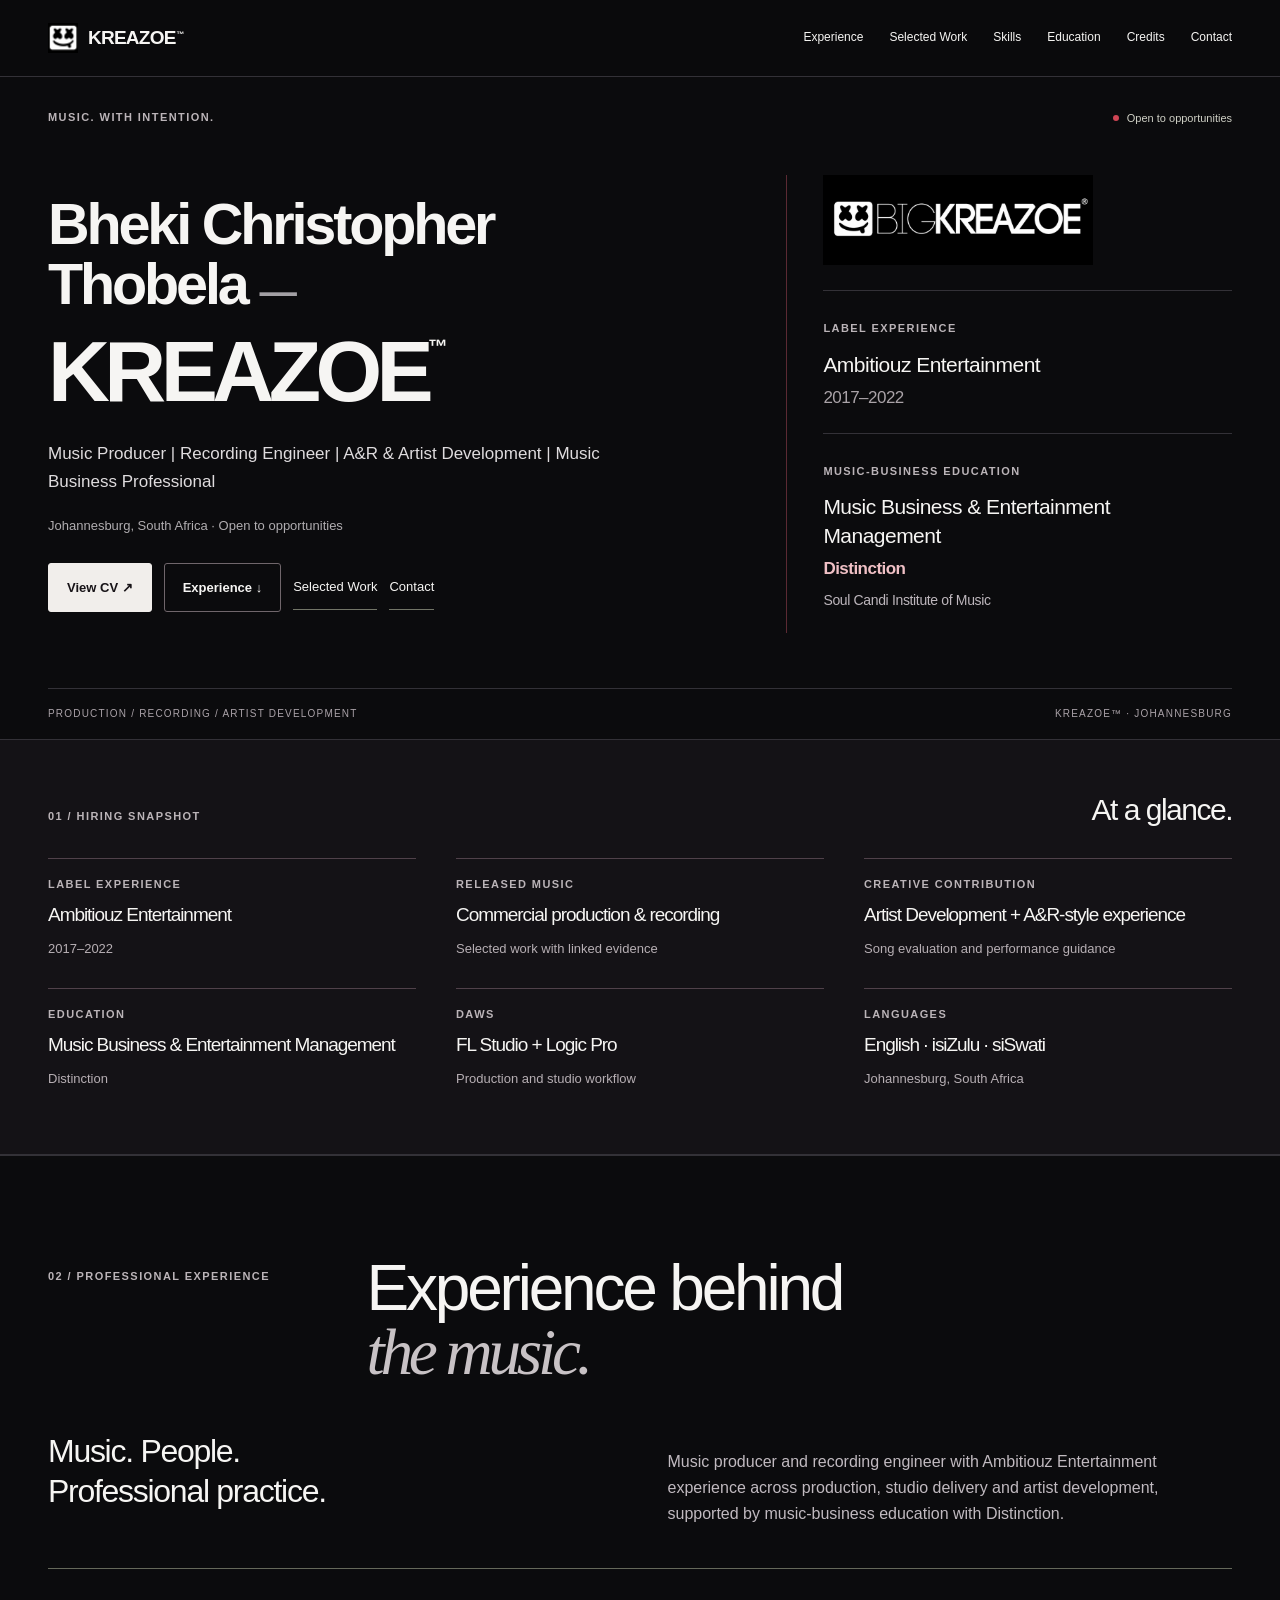
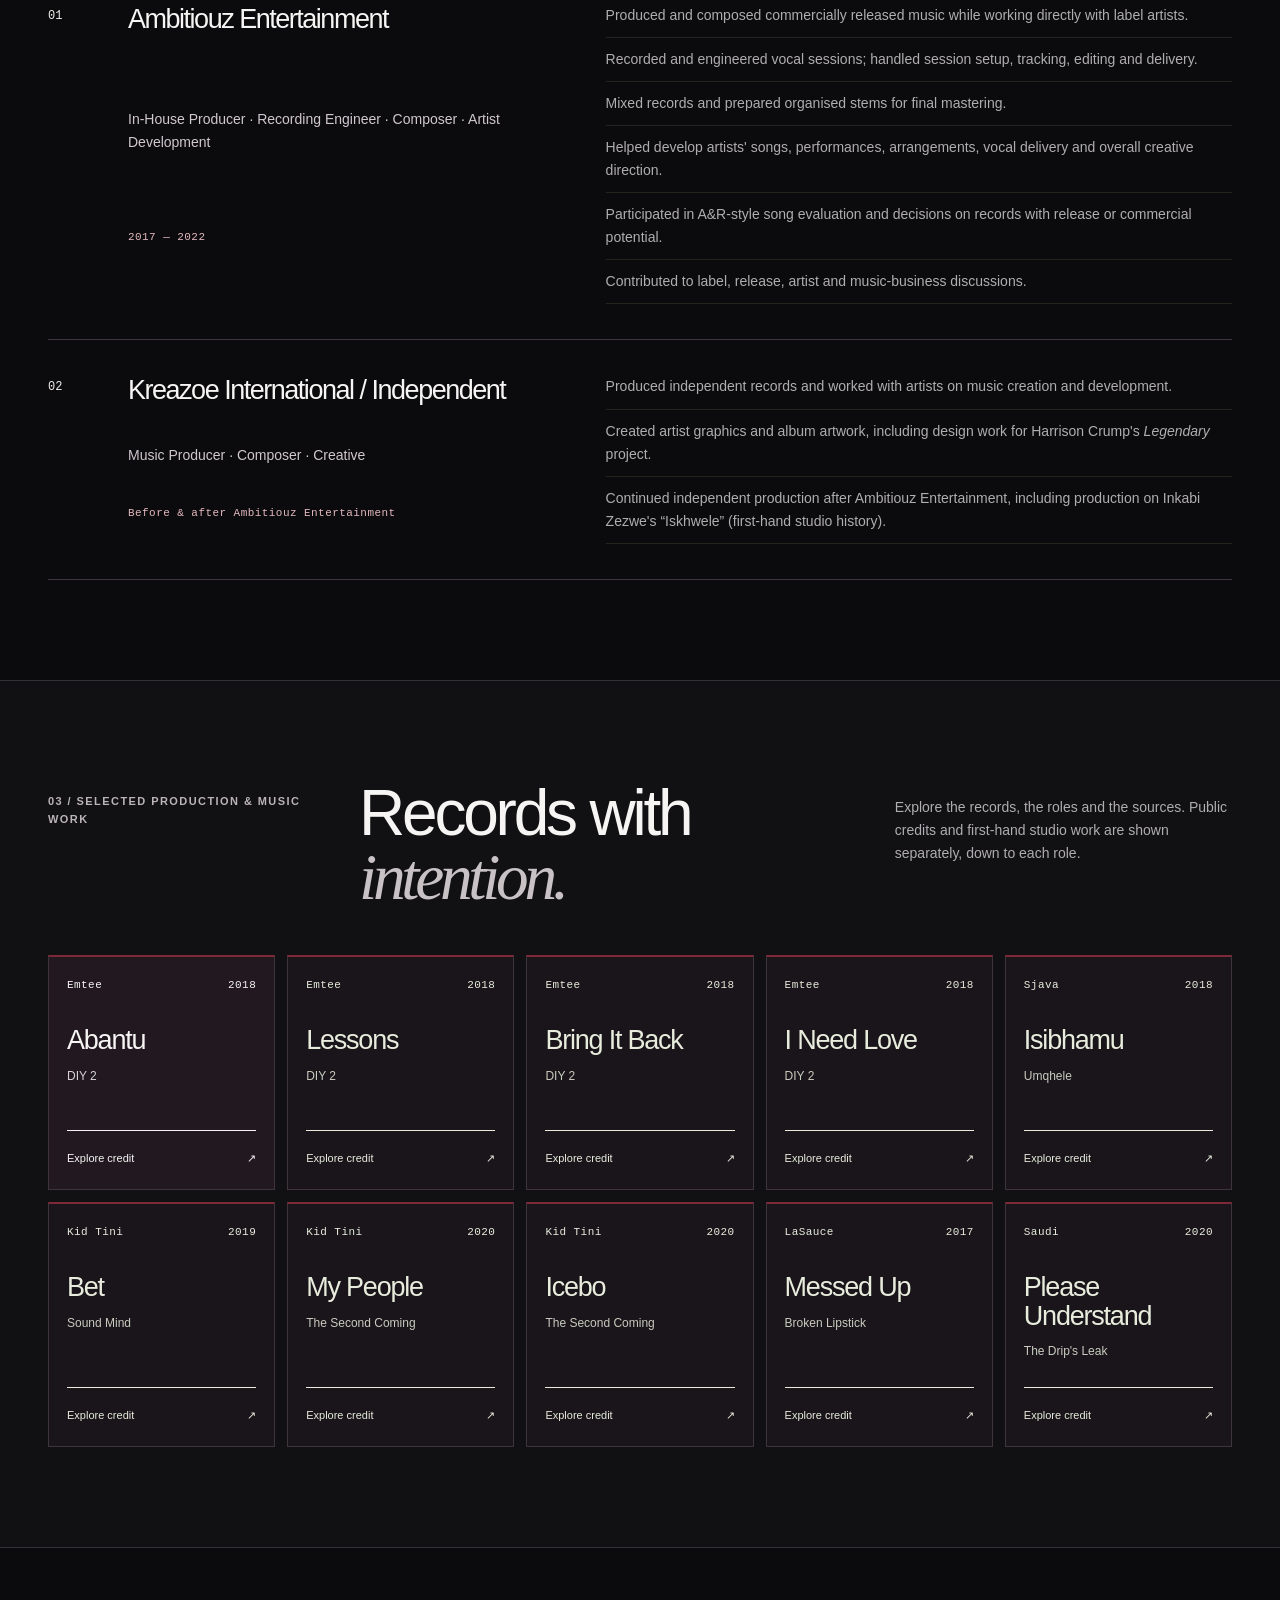
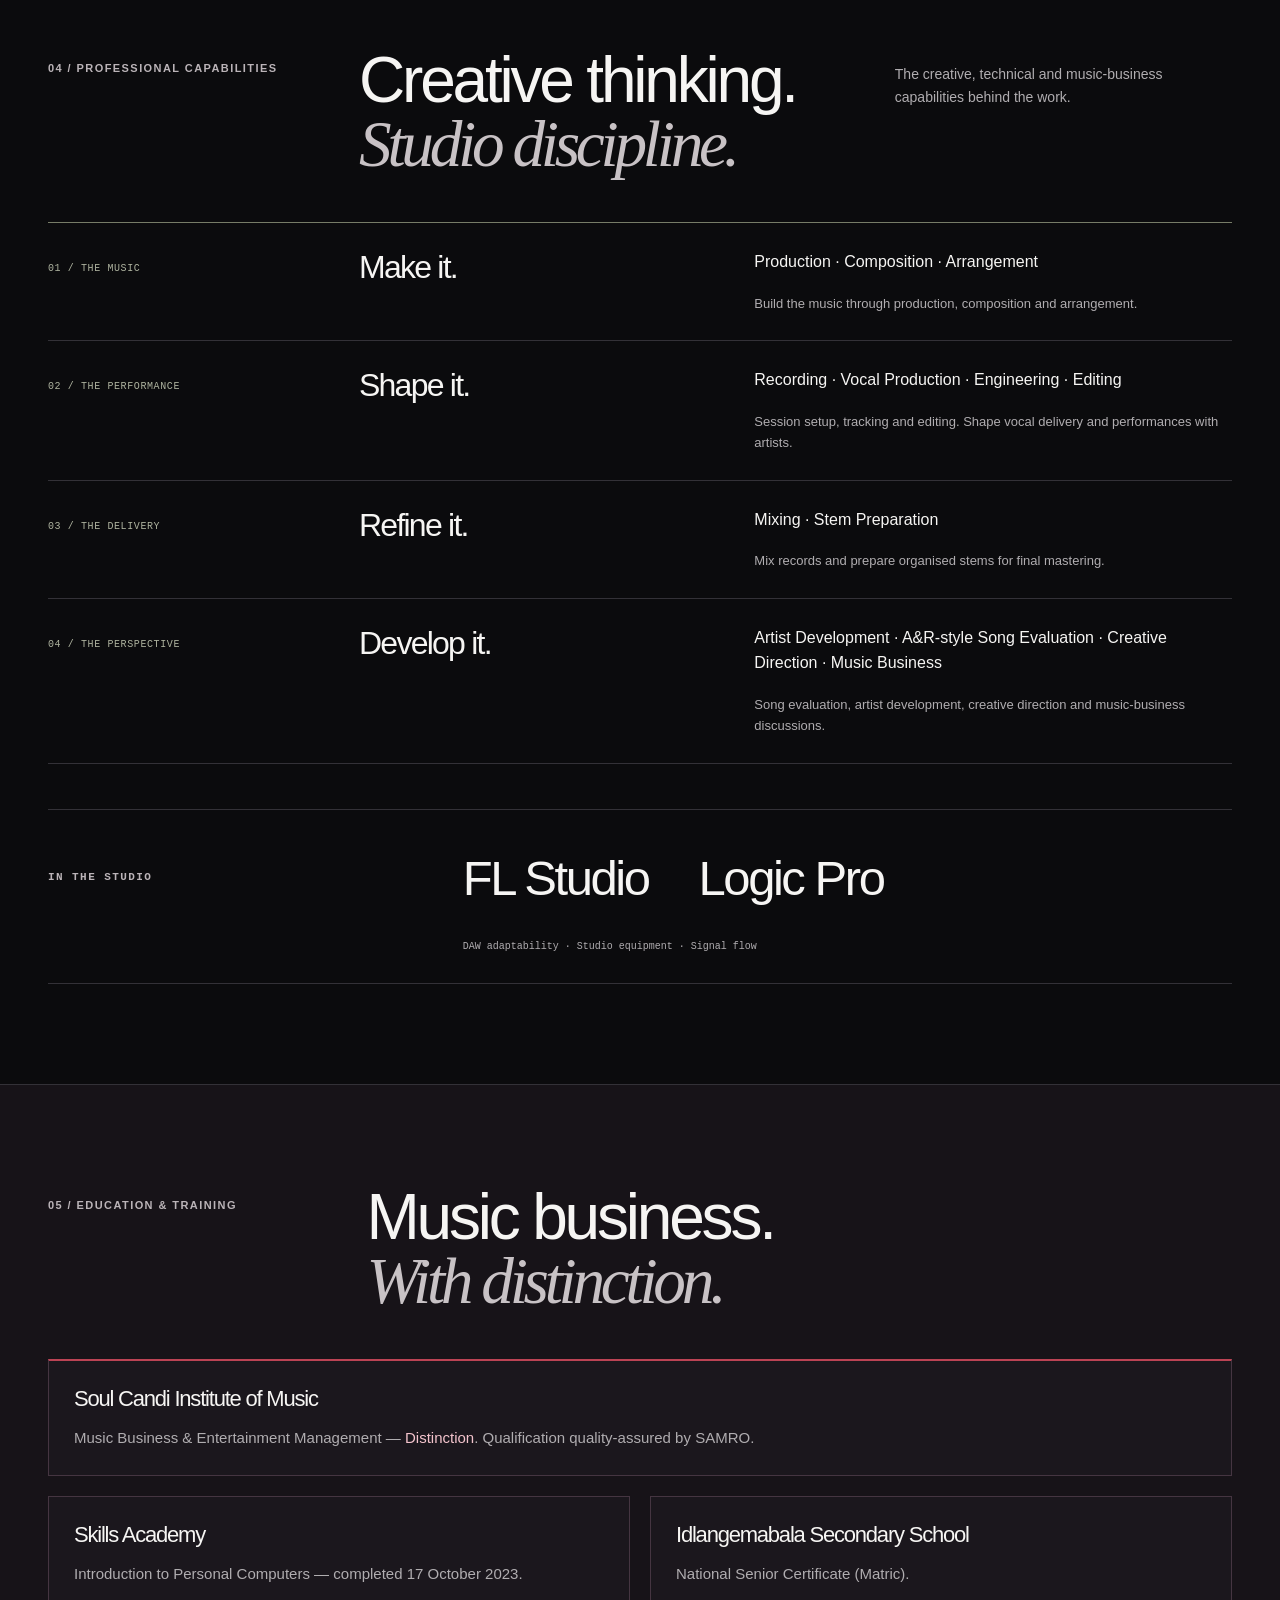
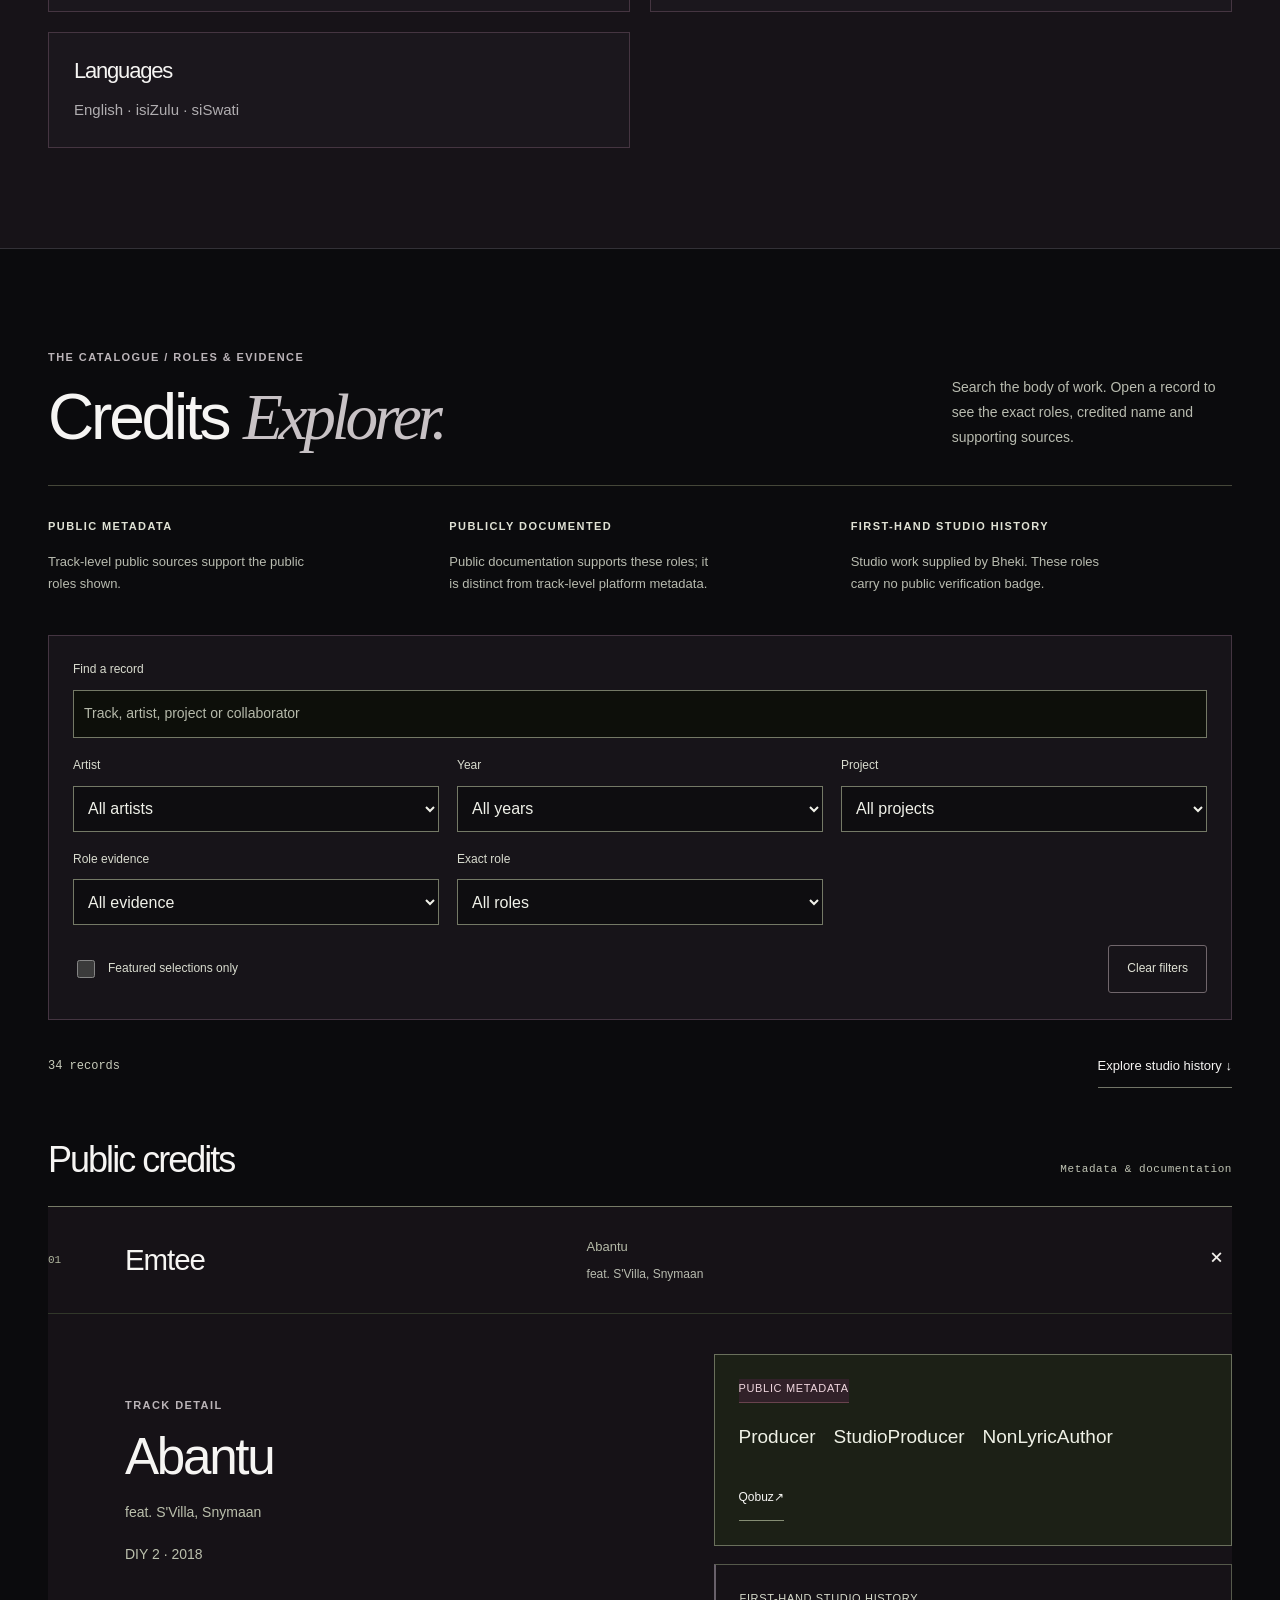
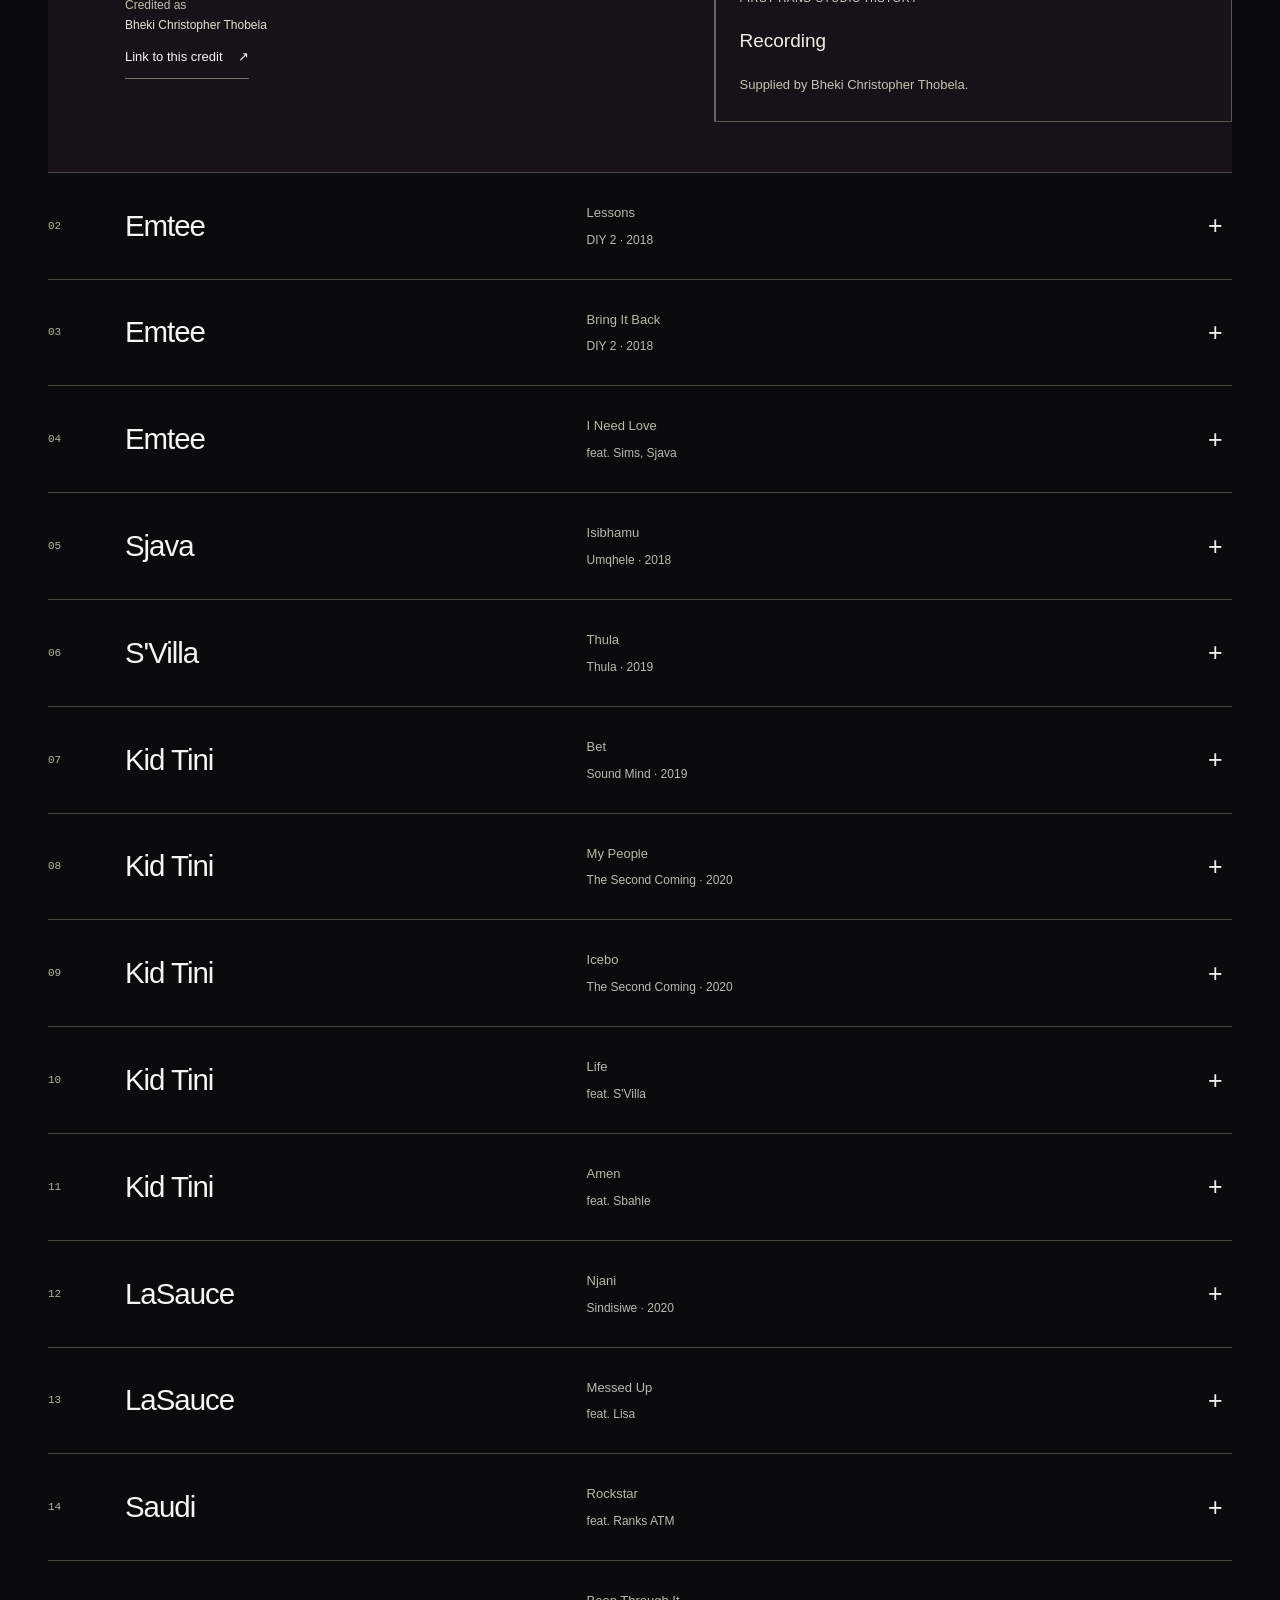
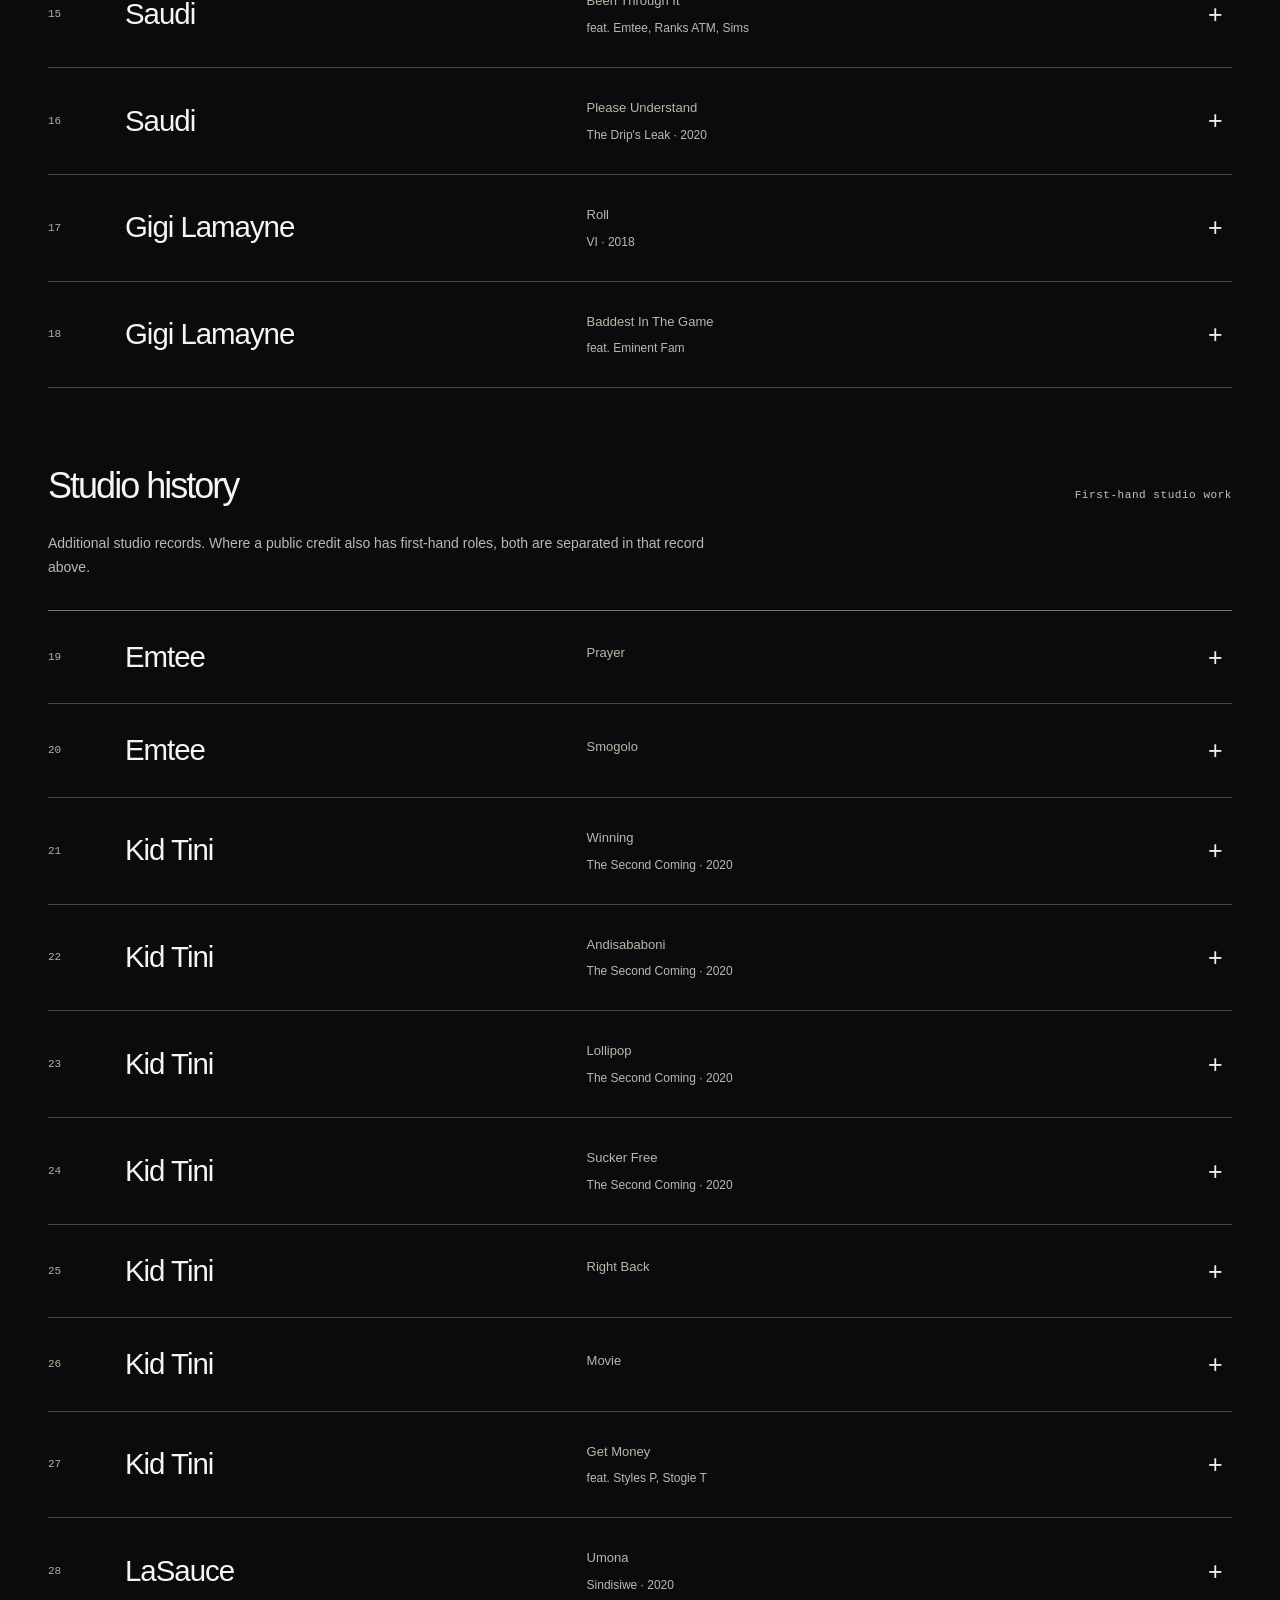
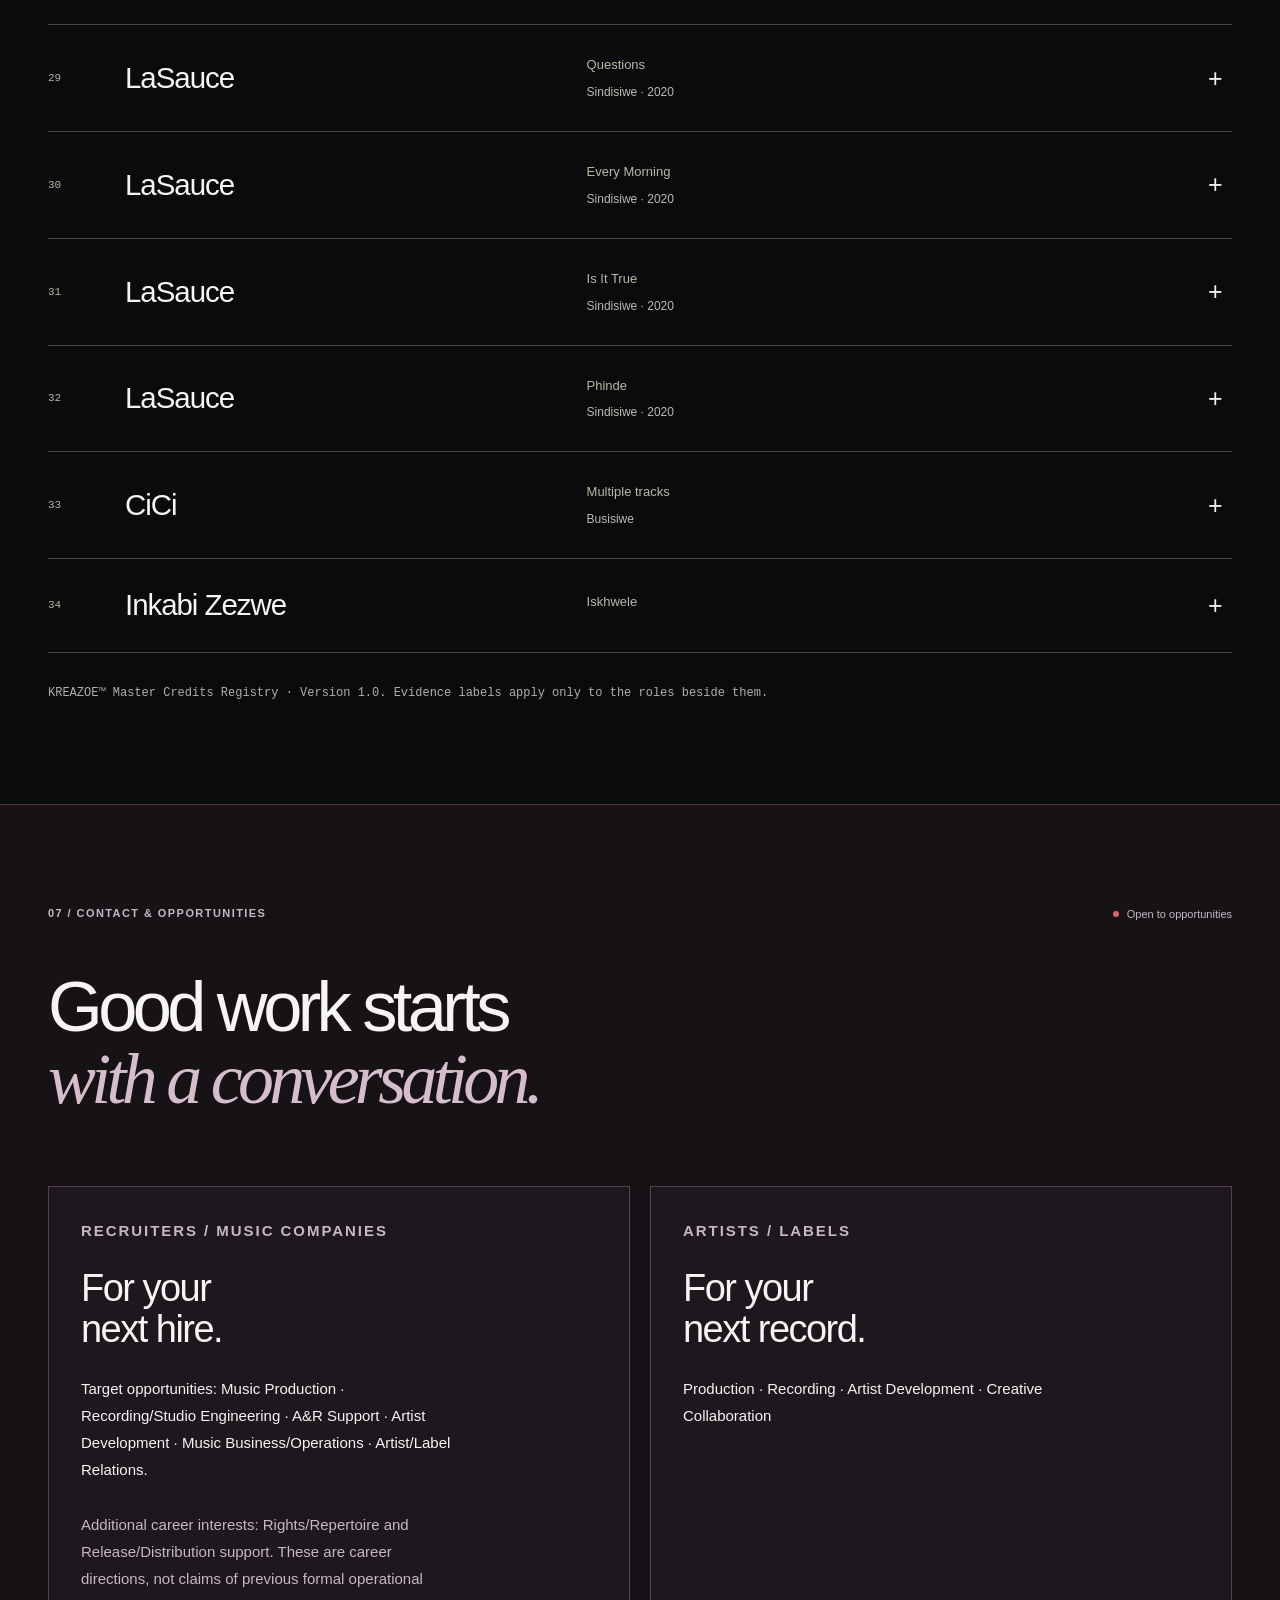
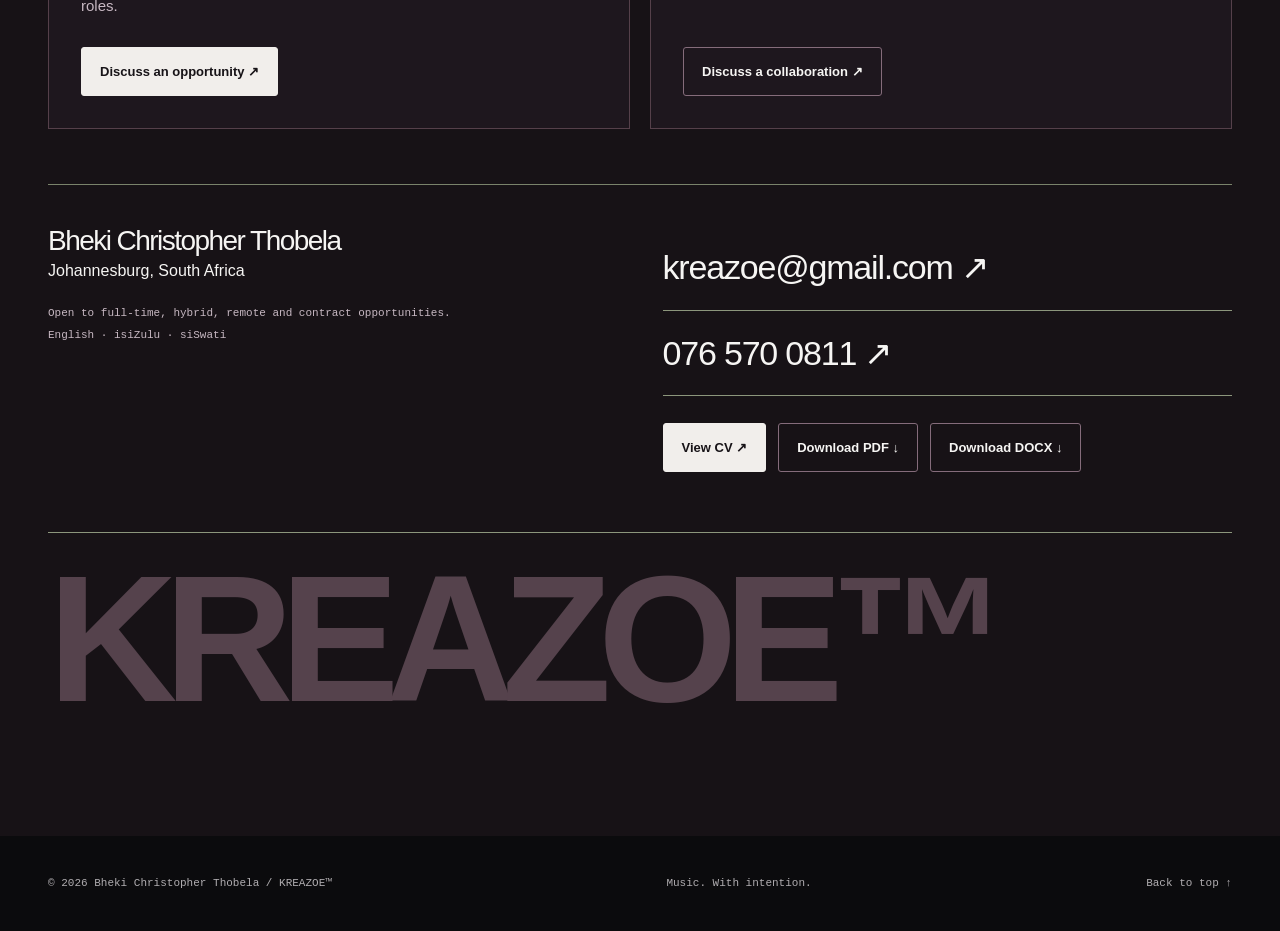
==== commit 2f7bdf04: "Build V5 job-ready recruiter portfolio" ====
--- a/index.html
+++ b/index.html
@@ -1,19 +1,29 @@
 <!doctype html>
 <html lang="en"><head>
 <meta charset="utf-8"><meta name="viewport" content="width=device-width, initial-scale=1">
-<title>KREAZOE™ — Bheki Christopher Thobela | Music. With intention.</title>
-<meta name="description" content="Bheki Christopher Thobela / KREAZOE™. Music Producer, Recording Engineer, A&R & Artist Development and Music Business Professional. Selected productions, studio experience and creative capabilities. Connect for opportunities and collaborations.">
+<title>Bheki Christopher Thobela — KREAZOE™ | Music Producer & Recording Engineer</title>
+<meta name="description" content="Bheki Christopher Thobela / KREAZOE™. Music Producer, Recording Engineer, A&R & Artist Development and Music Business Professional. Ambitiouz Entertainment, 2017–2022. Music-business qualification with Distinction. Explore experience, selected credits and CV for employment opportunities.">
 <meta name="theme-color" content="#080808"><link rel="canonical" href="https://kreazoe.github.io/Kreazoe/">
 <meta property="og:type" content="website"><meta property="og:site_name" content="KREAZOE™ Portfolio">
-<meta property="og:title" content="KREAZOE™ — Music. With intention."><meta property="og:description" content="Bheki Christopher Thobela. Music Producer · Recording Engineer · A&R & Artist Development · Music Business Professional.">
+<meta property="og:title" content="Bheki Christopher Thobela — KREAZOE™ | Music Industry Professional"><meta property="og:description" content="Bheki Christopher Thobela. Music Producer · Recording Engineer · A&R & Artist Development · Music Business Professional.">
 <meta property="og:url" content="https://kreazoe.github.io/Kreazoe/"><meta property="og:image" content="https://kreazoe.github.io/Kreazoe/assets/bigkreazoe.jpg"><meta property="og:image:width" content="1536"><meta property="og:image:height" content="512"><meta property="og:image:alt" content="BIGKREAZOE black-and-white logo"><meta property="og:image:type" content="image/jpeg">
 <meta name="twitter:card" content="summary_large_image"><meta name="twitter:title" content="KREAZOE™ — Bheki Christopher Thobela"><meta name="twitter:description" content="Music Producer · Recording Engineer · A&R & Artist Development · Music Business Professional."><meta name="twitter:image" content="https://kreazoe.github.io/Kreazoe/assets/bigkreazoe.jpg"><meta name="twitter:image:alt" content="BIGKREAZOE black-and-white logo">
 <link rel="icon" href="assets/favicon.svg" type="image/svg+xml"><link rel="stylesheet" href="assets/style.css"><script src="assets/main.js" defer></script><script src="assets/credits.js" defer></script>
-<script type="application/ld+json">{"@context": "https://schema.org", "@type": "Person", "name": "Bheki Christopher Thobela", "alternateName": "KREAZOE", "jobTitle": "Music Producer, Recording Engineer, A&R & Artist Development, Music Business Professional", "email": "mailto:kreazoe@gmail.com", "telephone": "+27765700811", "address": {"@type": "PostalAddress", "addressLocality": "Midrand", "addressRegion": "Gauteng", "addressCountry": "ZA"}, "sameAs": ["https://za.linkedin.com/in/kreazoe-musik-067663b1"], "url": "https://kreazoe.github.io/Kreazoe/", "image": "https://kreazoe.github.io/Kreazoe/assets/bigkreazoe.jpg"}</script></head><body><a class="skip-link" href="#main">Skip to content</a>
-<header class="site-header"><div class="nav-inner"><a class="brand" href="#top" aria-label="KREAZOE home"><img src="assets/favicon.svg" width="30" height="30" alt=""><span>KREAZOE<sup>™</sup></span></a><span class="nav-caption" aria-hidden="true">Music / People / Perspective</span><button class="menu-toggle" aria-controls="site-nav" aria-expanded="false" type="button" hidden>Menu <span aria-hidden="true">+</span></button><nav id="site-nav" aria-label="Main navigation"><a href="#work">Work</a><a href="#explorer">Explorer</a><a href="#story">Story</a><a href="#practice">Practice</a><a href="#contact">Connect <span aria-hidden="true">↗</span></a></nav></div><div class="reading-line" aria-hidden="true"></div></header>
-<main id="main"><section id="top" class="hero" aria-labelledby="hero-title"><div class="hero-top wrap"><p class="eyebrow">Independent spirit.<br>Industry experience.</p><a class="availability" href="#contact"><span class="status-dot" aria-hidden="true"></span> Available for opportunities</a></div><div class="hero-wordmark wrap"><h1 id="hero-title">KREAZOE<sup>™</sup></h1><div class="wordmark-rule" aria-hidden="true"><span>CREATIVE INSTINCT</span><span>STUDIO EXECUTION</span><span>MUSIC BUSINESS</span></div></div><div class="hero-composition wrap"><div><p class="eyebrow">Bheki Christopher Thobela</p><h2>Music.<br><em>With intention.</em></h2></div><div class="hero-intro"><div class="original-mark"><img src="assets/bigkreazoe.jpg" alt="BIGKREAZOE" width="1536" height="512" fetchpriority="high"></div><p class="positioning">Music Producer · Recording Engineer · A&amp;R &amp; Artist Development · Music Business Professional</p><div class="actions"><a class="button primary" href="#work">Selected work <span aria-hidden="true">↘</span></a><a class="button" href="Bheki_Christopher_Thobela_CV.pdf" download>CV · PDF <span aria-hidden="true">↓</span></a><a class="text-link" href="#contact">Connect ↗</a></div></div></div><div class="hero-foot wrap"><span>Midrand · Johannesburg · South Africa</span><a href="#work">Scroll to the music <span aria-hidden="true">↓</span></a></div></section>
-<!-- CREDITS:START --><section id="work" class="section work-section"><div class="wrap"><div class="section-heading"><p class="eyebrow">01 / Selected productions</p><h2>Let the<br><em>work speak.</em></h2><p class="section-note">Explore the records, the roles and the sources. Public credits and first-hand studio work are shown separately, down to each role.</p></div>
-<div class="selected-productions" aria-label="Selected productions"><a class="selection-card" data-feature-ref="credit-001" href="#credit-001"><span class="selection-meta">Emtee <span>2018</span></span><h3>Abantu</h3><p>DIY 2</p><span class="selection-link">Explore credit <span aria-hidden="true">↗</span></span></a><a class="selection-card" data-feature-ref="credit-002" href="#credit-002"><span class="selection-meta">Emtee <span>2018</span></span><h3>Lessons</h3><p>DIY 2</p><span class="selection-link">Explore credit <span aria-hidden="true">↗</span></span></a><a class="selection-card" data-feature-ref="credit-003" href="#credit-003"><span class="selection-meta">Emtee <span>2018</span></span><h3>Bring It Back</h3><p>DIY 2</p><span class="selection-link">Explore credit <span aria-hidden="true">↗</span></span></a><a class="selection-card" data-feature-ref="credit-004" href="#credit-004"><span class="selection-meta">Emtee <span>2018</span></span><h3>I Need Love</h3><p>DIY 2</p><span class="selection-link">Explore credit <span aria-hidden="true">↗</span></span></a><a class="selection-card" data-feature-ref="credit-005" href="#credit-005"><span class="selection-meta">Sjava <span>2018</span></span><h3>Isibhamu</h3><p>Umqhele</p><span class="selection-link">Explore credit <span aria-hidden="true">↗</span></span></a><a class="selection-card" data-feature-ref="credit-007" href="#credit-007"><span class="selection-meta">Kid Tini <span>2019</span></span><h3>Bet</h3><p>Sound Mind</p><span class="selection-link">Explore credit <span aria-hidden="true">↗</span></span></a><a class="selection-card" data-feature-ref="credit-008" href="#credit-008"><span class="selection-meta">Kid Tini <span>2020</span></span><h3>My People</h3><p>The Second Coming</p><span class="selection-link">Explore credit <span aria-hidden="true">↗</span></span></a><a class="selection-card" data-feature-ref="credit-009" href="#credit-009"><span class="selection-meta">Kid Tini <span>2020</span></span><h3>Icebo</h3><p>The Second Coming</p><span class="selection-link">Explore credit <span aria-hidden="true">↗</span></span></a><a class="selection-card" data-feature-ref="credit-013" href="#credit-013"><span class="selection-meta">LaSauce <span>2017</span></span><h3>Messed Up</h3><p>Broken Lipstick</p><span class="selection-link">Explore credit <span aria-hidden="true">↗</span></span></a><a class="selection-card" data-feature-ref="credit-016" href="#credit-016"><span class="selection-meta">Saudi <span>2020</span></span><h3>Please Understand</h3><p>The Drip&#x27;s Leak</p><span class="selection-link">Explore credit <span aria-hidden="true">↗</span></span></a></div><div id="explorer" class="explorer-heading"><div><p class="eyebrow">The catalogue / Roles &amp; evidence</p><h2>Credits <em>Explorer.</em></h2></div><p>Search the body of work. Open a record to see the exact roles, credited name and supporting sources.</p></div><div class="evidence-guide"><div><span class="eyebrow">Public metadata</span><p>Track-level public sources support the public roles shown.</p></div><div><span class="eyebrow">Publicly documented</span><p>Public documentation supports these roles; it is distinct from track-level platform metadata.</p></div><div><span class="eyebrow">First-hand studio history</span><p>Studio work supplied by Bheki. These roles carry no public verification badge.</p></div></div>
+<script type="application/ld+json">{"@context": "https://schema.org", "@type": "Person", "name": "Bheki Christopher Thobela", "alternateName": "KREAZOE", "jobTitle": "Music Producer, Recording Engineer, A&R & Artist Development, Music Business Professional", "email": "mailto:kreazoe@gmail.com", "telephone": "+27765700811", "address": {"@type": "PostalAddress", "addressLocality": "Johannesburg", "addressRegion": "Gauteng", "addressCountry": "ZA"}, "url": "https://kreazoe.github.io/Kreazoe/", "image": "https://kreazoe.github.io/Kreazoe/assets/bigkreazoe.jpg"}</script><link rel="stylesheet" href="assets/job-ready.css"></head><body><a class="skip-link" href="#main">Skip to content</a>
+<header class="site-header"><div class="nav-inner"><a class="brand" href="#top" aria-label="KREAZOE home"><img src="assets/favicon.svg" width="30" height="30" alt=""><span>KREAZOE<sup>™</sup></span></a><button class="menu-toggle" aria-controls="site-nav" aria-expanded="false" type="button" hidden>Menu <span aria-hidden="true">+</span></button><nav id="site-nav" aria-label="Main navigation"><a href="#story">Experience</a><a href="#work">Selected Work</a><a href="#practice">Skills</a><a href="#education">Education</a><a href="#explorer">Credits</a><a href="#contact">Contact</a></nav></div><div class="reading-line" aria-hidden="true"></div></header>
+<main id="main"><section id="top" class="job-hero"><div class="wrap"><div class="hero-kicker"><span class="eyebrow">Music. With intention.</span><span class="availability"><span class="status-dot" aria-hidden="true"></span>Open to opportunities</span></div><div class="job-hero-grid"><div><h1>Bheki Christopher<br>Thobela <span class="identity-dash">—</span><span class="hero-alias">KREAZOE<sup>™</sup></span></h1><p class="professional-headline">Music Producer | Recording Engineer | A&amp;R &amp; Artist Development | Music Business Professional</p><p class="hero-location">Johannesburg, South Africa · Open to opportunities</p><div class="actions"><a class="button primary" href="Bheki_Christopher_Thobela_CV.pdf">View CV ↗</a><a class="button" href="#story">Experience ↓</a><a class="text-link" href="#work">Selected Work</a><a class="text-link" href="#contact">Contact</a></div></div><aside class="hero-proof" aria-label="Professional background"><img src="assets/bigkreazoe.jpg" width="1536" height="512" alt="BIGKREAZOE" fetchpriority="high"><div><span class="eyebrow">Label experience</span><p>Ambitiouz Entertainment<span>2017–2022</span></p></div><div><span class="eyebrow">Music-business education</span><p>Music Business &amp; Entertainment Management <strong>Distinction</strong></p><p class="school">Soul Candi Institute of Music</p></div></aside></div><div class="hero-baseline"><span>Production / Recording / Artist Development</span><span>KREAZOE™ · Johannesburg</span></div></div></section>
+<section id="snapshot" class="snapshot section"><div class="wrap"><div class="snapshot-title"><p class="eyebrow">01 / Hiring snapshot</p><h2>At a glance.</h2></div><div class="snapshot-grid"><article><p class="eyebrow">Label experience</p><h3>Ambitiouz Entertainment</h3><p>2017–2022</p></article><article><p class="eyebrow">Released music</p><h3>Commercial production & recording</h3><p>Selected work with linked evidence</p></article><article><p class="eyebrow">Creative contribution</p><h3>Artist Development + A&R-style experience</h3><p>Song evaluation and performance guidance</p></article><article><p class="eyebrow">Education</p><h3>Music Business & Entertainment Management</h3><p>Distinction</p></article><article><p class="eyebrow">DAWs</p><h3>FL Studio + Logic Pro</h3><p>Production and studio workflow</p></article><article><p class="eyebrow">Languages</p><h3>English · isiZulu · siSwati</h3><p>Johannesburg, South Africa</p></article></div></div></section><section id="story" class="section story-section"><div class="wrap"><div class="section-heading"><p class="eyebrow">02 / Professional experience</p><h2>Experience behind<br><em>the music.</em></h2></div><div class="story-intro"><p class="big-statement">Music. People.<br>Professional practice.</p><p>Music producer and recording engineer with Ambitiouz Entertainment experience across production, studio delivery and artist development, supported by music-business education with Distinction.</p></div><div class="career"><article class="experience-item">
+<h3 class="role">Ambitiouz Entertainment</h3><div class="sub">In-House Producer · Recording Engineer · Composer · Artist Development</div><div class="date">2017 — 2022</div>
+<ul class="clean">
+<li>Produced and composed commercially released music while working directly with label artists.</li>
+<li>Recorded and engineered vocal sessions; handled session setup, tracking, editing and delivery.</li>
+<li>Mixed records and prepared organised stems for final mastering.</li>
+<li>Helped develop artists' songs, performances, arrangements, vocal delivery and overall creative direction.</li>
+<li>Participated in A&amp;R-style song evaluation and decisions on records with release or commercial potential.</li>
+<li>Contributed to label, release, artist and music-business discussions.</li>
+</ul>
+</article><article class="experience-item"><h3 class="role">Kreazoe International / Independent</h3><div class="sub">Music Producer · Composer · Creative</div><div class="date">Before &amp; after Ambitiouz Entertainment</div><ul class="clean"><li>Produced independent records and worked with artists on music creation and development.</li><li>Created artist graphics and album artwork, including design work for Harrison Crump's <em>Legendary</em> project.</li><li>Continued independent production after Ambitiouz Entertainment, including production on Inkabi Zezwe's “Iskhwele” (first-hand studio history).</li></ul></article></div></div></section><!-- SELECTED:START --><section id="work" class="section work-section"><div class="wrap"><div class="section-heading"><p class="eyebrow">03 / Selected production &amp; music work</p><h2>Records with<br><em>intention.</em></h2><p class="section-note">Explore the records, the roles and the sources. Public credits and first-hand studio work are shown separately, down to each role.</p></div>
+<div class="selected-productions" aria-label="Selected productions"><a class="selection-card" data-feature-ref="credit-001" href="#credit-001"><span class="selection-meta">Emtee <span>2018</span></span><h3>Abantu</h3><p>DIY 2</p><span class="selection-link">Explore credit <span aria-hidden="true">↗</span></span></a><a class="selection-card" data-feature-ref="credit-002" href="#credit-002"><span class="selection-meta">Emtee <span>2018</span></span><h3>Lessons</h3><p>DIY 2</p><span class="selection-link">Explore credit <span aria-hidden="true">↗</span></span></a><a class="selection-card" data-feature-ref="credit-003" href="#credit-003"><span class="selection-meta">Emtee <span>2018</span></span><h3>Bring It Back</h3><p>DIY 2</p><span class="selection-link">Explore credit <span aria-hidden="true">↗</span></span></a><a class="selection-card" data-feature-ref="credit-004" href="#credit-004"><span class="selection-meta">Emtee <span>2018</span></span><h3>I Need Love</h3><p>DIY 2</p><span class="selection-link">Explore credit <span aria-hidden="true">↗</span></span></a><a class="selection-card" data-feature-ref="credit-005" href="#credit-005"><span class="selection-meta">Sjava <span>2018</span></span><h3>Isibhamu</h3><p>Umqhele</p><span class="selection-link">Explore credit <span aria-hidden="true">↗</span></span></a><a class="selection-card" data-feature-ref="credit-007" href="#credit-007"><span class="selection-meta">Kid Tini <span>2019</span></span><h3>Bet</h3><p>Sound Mind</p><span class="selection-link">Explore credit <span aria-hidden="true">↗</span></span></a><a class="selection-card" data-feature-ref="credit-008" href="#credit-008"><span class="selection-meta">Kid Tini <span>2020</span></span><h3>My People</h3><p>The Second Coming</p><span class="selection-link">Explore credit <span aria-hidden="true">↗</span></span></a><a class="selection-card" data-feature-ref="credit-009" href="#credit-009"><span class="selection-meta">Kid Tini <span>2020</span></span><h3>Icebo</h3><p>The Second Coming</p><span class="selection-link">Explore credit <span aria-hidden="true">↗</span></span></a><a class="selection-card" data-feature-ref="credit-013" href="#credit-013"><span class="selection-meta">LaSauce <span>2017</span></span><h3>Messed Up</h3><p>Broken Lipstick</p><span class="selection-link">Explore credit <span aria-hidden="true">↗</span></span></a><a class="selection-card" data-feature-ref="credit-016" href="#credit-016"><span class="selection-meta">Saudi <span>2020</span></span><h3>Please Understand</h3><p>The Drip&#x27;s Leak</p><span class="selection-link">Explore credit <span aria-hidden="true">↗</span></span></a></div></div></section><!-- SELECTED:END --><section id="practice" class="section practice-section"><div class="wrap"><div class="section-heading"><p class="eyebrow">04 / Professional capabilities</p><h2>Creative thinking.<br><em>Studio discipline.</em></h2><p class="section-note">The creative, technical and music-business capabilities behind the work.</p></div><div class="practice-list"><article><span class="practice-index">01 / The music</span><h3>Make it.</h3><div><p class="skill-line">Production · Composition · Arrangement</p><p>Build the music through production, composition and arrangement.</p></div></article><article><span class="practice-index">02 / The performance</span><h3>Shape it.</h3><div><p class="skill-line">Recording · Vocal Production · Engineering · Editing</p><p>Session setup, tracking and editing. Shape vocal delivery and performances with artists.</p></div></article><article><span class="practice-index">03 / The delivery</span><h3>Refine it.</h3><div><p class="skill-line">Mixing · Stem Preparation</p><p>Mix records and prepare organised stems for final mastering.</p></div></article><article><span class="practice-index">04 / The perspective</span><h3>Develop it.</h3><div><p class="skill-line">Artist Development · A&amp;R-style Song Evaluation · Creative Direction · Music Business</p><p>Song evaluation, artist development, creative direction and music-business discussions.</p></div></article></div><div class="tools"><p class="eyebrow">In the studio</p><div class="tool-names"><span>FL Studio</span><span>Logic Pro</span></div><p>DAW adaptability · Studio equipment · Signal flow</p></div></div></section><section id="education" class="section education-section"><div class="wrap"><div class="section-heading"><p class="eyebrow">05 / Education &amp; training</p><h2>Music business.<br><em>With distinction.</em></h2></div><div class="education-grid"><article class="education-item"><h3>Soul Candi Institute of Music</h3><p>Music Business &amp; Entertainment Management — <strong>Distinction</strong>. Qualification quality-assured by SAMRO.</p></article><article class="education-item"><h3>Skills Academy</h3><p>Introduction to Personal Computers — completed 17 October 2023.</p></article><article class="education-item"><h3>Idlangemabala Secondary School</h3><p>National Senior Certificate (Matric).</p></article><article class="education-item"><h3>Languages</h3><p>English · isiZulu · siSwati</p></article></div></div></section><!-- EXPLORER:START --><section id="explorer" class="section explorer-section"><div class="wrap"><div class="explorer-heading"><div><p class="eyebrow">The catalogue / Roles &amp; evidence</p><h2>Credits <em>Explorer.</em></h2></div><p>Search the body of work. Open a record to see the exact roles, credited name and supporting sources.</p></div><div class="evidence-guide"><div><span class="eyebrow">Public metadata</span><p>Track-level public sources support the public roles shown.</p></div><div><span class="eyebrow">Publicly documented</span><p>Public documentation supports these roles; it is distinct from track-level platform metadata.</p></div><div><span class="eyebrow">First-hand studio history</span><p>Studio work supplied by Bheki. These roles carry no public verification badge.</p></div></div>
 <form id="credit-filters" class="credit-filters" role="search" aria-label="Explore music credits" hidden>
 <div class="search-field"><label for="credit-search">Find a record</label><input id="credit-search" type="search" placeholder="Track, artist, project or collaborator" autocomplete="off"></div>
 <div><label for="credit-artist">Artist</label><select id="credit-artist"><option value="">All artists</option><option>CiCi</option><option>Emtee</option><option>Gigi Lamayne</option><option>Inkabi Zezwe</option><option>Kid Tini</option><option>LaSauce</option><option>S&#x27;Villa</option><option>Saudi</option><option>Sjava</option></select></div>
@@ -93,20 +103,4 @@
 <div class="production-body"><div class="release-identity"><p class="eyebrow">Project-level studio history</p><h3>Multiple tracks</h3><p>Busisiwe</p><p class="credited-as">Credited as<br><span>Bheki Christopher Thobela</span></p><a class="text-link credit-permalink" href="#credit-033">Link to this credit <span aria-hidden="true">↗</span></a></div><div class="credit-role-groups"><div class="role-block first-hand-role-block"><h4>First-hand studio history</h4><ul class="credit-roles"><li>Recording</li></ul><p class="source-context">Supplied by Bheki Christopher Thobela.</p><p class="source-context">Recording on most songs on Busisiwe. Project-level studio history; individual track credits are not specified. Production is not claimed.</p></div></div></div></details><details id="credit-034" class="production registry-credit" data-artist="Inkabi Zezwe" data-year="" data-project="" data-tier="C" data-public="[]" data-first-hand="[&quot;Producer&quot;]" data-featured="false" data-search="Inkabi Zezwe Iskhwele   Bheki Christopher Thobela / Kreazoe" >
 <summary><span class="work-no">34</span><span class="work-artist">Inkabi Zezwe</span><span class="work-title">Iskhwele<small></small></span><span class="expand" aria-hidden="true">+</span></summary>
 <div class="production-body"><div class="release-identity"><p class="eyebrow">Track detail</p><h3>Iskhwele</h3><p></p><p class="credited-as">Credited as<br><span>Bheki Christopher Thobela / Kreazoe</span></p><a class="text-link credit-permalink" href="#credit-034">Link to this credit <span aria-hidden="true">↗</span></a></div><div class="credit-role-groups"><div class="role-block first-hand-role-block"><h4>First-hand studio history</h4><ul class="credit-roles"><li>Producer</li></ul><p class="source-context">Supplied by Bheki Christopher Thobela.</p></div></div></div></details></div></div>
-<p id="credit-empty" class="empty-state" hidden>No records match these filters. Try another role or evidence type, or clear the filters.</p><p class="small-note registry-edition">KREAZOE™ Master Credits Registry · Version 1.0. Evidence labels apply only to the roles beside them.</p></div></section><!-- CREDITS:END -->
-<div class="career-bridge wrap"><span>From the records to the work behind them.</span><a class="text-link" href="#story">Explore the career ↘</a></div><section id="story" class="section story-section"><div class="wrap"><div class="section-heading"><p class="eyebrow">02 / The person behind the work</p><h2>In the room.<br><em>In the detail.</em></h2></div><div class="story-intro"><p class="big-statement">A producer’s ear.<br>An engineer’s workflow.<br>A music-business perspective.</p><div><p>Five years inside Ambitiouz Entertainment working across production, recording, artist development and A&amp;R-style decision-making, supported by independent work before and after the label.</p><a class="text-link" href="https://za.linkedin.com/in/kreazoe-musik-067663b1" target="_blank" rel="noopener">Professional profile · LinkedIn ↗</a></div></div><div class="career"><article class="experience-item">
-<h3 class="role">Ambitiouz Entertainment</h3><div class="sub">In-House Producer · Recording Engineer · Composer · Artist Development</div><div class="date">2017 — 2022</div>
-<ul class="clean">
-<li>Produced and composed commercially released music while working directly with label artists.</li>
-<li>Recorded and engineered vocal sessions; handled session setup, tracking, editing and delivery.</li>
-<li>Mixed records and prepared organised stems for final mastering.</li>
-<li>Helped develop artists' songs, performances, arrangements, vocal delivery and overall creative direction.</li>
-<li>Participated in A&amp;R-style song evaluation and decisions on records with release or commercial potential.</li>
-<li>Contributed to label, release, artist and music-business discussions.</li>
-</ul>
-</article><article class="experience-item"><h3 class="role">Kreazoe International / Independent</h3><div class="sub">Music Producer · Composer · Creative</div><div class="date">Before &amp; after Ambitiouz Entertainment</div><ul class="clean"><li>Produced independent records and worked with artists on music creation and development.</li><li>Created artist graphics and album artwork, including design work for Harrison Crump's <em>Legendary</em> project.</li><li>Continued independent production after Ambitiouz Entertainment, including work on Inkabi Zezwe's “Iskhwele”.</li></ul></article></div></div></section>
-<section id="releases" class="section future-section" aria-labelledby="releases-title" data-future-component="releases"><div class="wrap future-grid"><div><p class="eyebrow">KREAZOE™ / Artist catalogue</p><h2 id="releases-title">A separate<br><em>expression.</em></h2></div><div class="future-state"><span class="future-mark" aria-hidden="true">K™</span><h3>KREAZOE™ releases</h3><p>Catalogue coming next.</p><p class="small-note">A dedicated space for KREAZOE™’s own artist releases.</p></div></div></section>
-<section id="recognition" class="section recognition-section" aria-labelledby="recognition-title" data-future-component="recognition"><div class="wrap recognition-inner"><div><p class="eyebrow">Press / Industry Recognition</p><h2 id="recognition-title">In the<br><em>conversation.</em></h2></div><p class="recognition-empty">This space is reserved for future press and industry recognition.</p></div></section>
-<section id="practice" class="section practice-section"><div class="wrap"><div class="section-heading"><p class="eyebrow">04 / Creative &amp; studio practice</p><h2>From instinct<br><em>to execution.</em></h2><p class="section-note">The creative, technical and music-business capabilities behind the work.</p></div><div class="practice-list"><article><span class="practice-index">01 / The music</span><h3>Make it.</h3><div><p class="skill-line">Production · Composition · Arrangement</p><p>Build the music through production, composition and arrangement.</p></div></article><article><span class="practice-index">02 / The performance</span><h3>Shape it.</h3><div><p class="skill-line">Recording · Vocal Production · Engineering · Editing</p><p>Session setup, tracking and editing. Shape vocal delivery and performances with artists.</p></div></article><article><span class="practice-index">03 / The delivery</span><h3>Refine it.</h3><div><p class="skill-line">Mixing · Stem Preparation</p><p>Mix records and prepare organised stems for final mastering.</p></div></article><article><span class="practice-index">04 / The perspective</span><h3>Develop it.</h3><div><p class="skill-line">Artist Development · A&amp;R-style Song Evaluation · Creative Direction · Music Business</p><p>Song evaluation, artist development, creative direction and music-business discussions.</p></div></article></div><div class="tools"><p class="eyebrow">In the studio</p><div class="tool-names"><span>FL Studio</span><span>Logic Pro</span></div><p>DAW adaptability · Studio equipment · Signal flow</p></div></div></section>
-<section id="education" class="section education-section"><div class="wrap"><div class="section-heading"><p class="eyebrow">05 / Education &amp; background</p><h2>Experience,<br><em>with perspective.</em></h2></div><div class="education-grid"><article class="education-item"><h3>Soul Candi Institute of Music</h3><p>Music Business and Entertainment Management — <strong>Distinction</strong>. Qualification quality-assured by SAMRO.</p></article><article class="education-item"><h3>Skills Academy</h3><p>Introduction to Personal Computers — completed 17 October 2023.</p></article><article class="education-item"><h3>Idlangemabala Secondary School</h3><p>National Senior Certificate (Matric).</p></article><article class="education-item"><h3>Languages</h3><p>English · isiZulu · siSwati</p></article></div></div></section>
-<section id="contact" class="section contact-section"><div class="wrap"><div class="contact-top"><p class="eyebrow">06 / The next conversation</p><p class="availability"><span class="status-dot" aria-hidden="true"></span> Available for opportunities</p></div><h2>Your next record.<br>Your next team.<br><em>Let’s talk.</em></h2><div class="contact-journeys"><article><p class="eyebrow">01 / Artists &amp; labels</p><h3>Build the<br><em>next record.</em></h3><p>Production · Recording · Artist Development · Creative Collaboration</p><a class="button primary" href="mailto:kreazoe@gmail.com?subject=Music%20collaboration">Discuss a collaboration <span aria-hidden="true">↗</span></a></article><article><p class="eyebrow">02 / Recruiters &amp; music companies</p><h3>Build the<br><em>next chapter.</em></h3><p>A&amp;R · Artist Development · Label Relations · Studio Operations · Rights/Royalties · Music Business</p><a class="button primary" href="mailto:kreazoe@gmail.com?subject=Music%20industry%20opportunity">Discuss an opportunity <span aria-hidden="true">↗</span></a></article></div><div class="contact-grid"><div><p>Open to employment opportunities and music-industry collaborations across production, recording, A&amp;R, artist development, label relations, studio operations, rights &amp; royalties and music-business roles.</p><p class="small-note">Full-time · Hybrid · Remote · Contract<br>Midrand · Johannesburg · South Africa<br>English · isiZulu · siSwati</p></div><div class="contact-links"><a href="mailto:kreazoe@gmail.com">kreazoe@gmail.com <span aria-hidden="true">↗</span></a><a href="tel:+27765700811">076 570 0811 <span aria-hidden="true">↗</span></a><a href="https://za.linkedin.com/in/kreazoe-musik-067663b1" target="_blank" rel="noopener">LinkedIn <span aria-hidden="true">↗</span></a><div class="actions"><a class="button primary" href="Bheki_Christopher_Thobela_CV.pdf" download>CV · PDF ↓</a><a class="button" href="Bheki_Christopher_Thobela_CV.docx" download>CV · DOCX ↓</a></div></div></div><div class="closing-mark" aria-hidden="true">KREAZOE™</div></div></section></main><footer><div class="wrap footer-inner"><p>© 2026 Bheki Christopher Thobela / KREAZOE™</p><span>Music. With intention.</span><a href="#top">Back to top ↑</a></div></footer></body></html>+<p id="credit-empty" class="empty-state" hidden>No records match these filters. Try another role or evidence type, or clear the filters.</p><p class="small-note registry-edition">KREAZOE™ Master Credits Registry · Version 1.0. Evidence labels apply only to the roles beside them.</p></div></section><!-- EXPLORER:END --><section id="contact" class="section contact-section"><div class="wrap"><div class="contact-top"><p class="eyebrow">07 / Contact &amp; opportunities</p><span class="availability"><span class="status-dot" aria-hidden="true"></span>Open to opportunities</span></div><h2>Good work starts<br><em>with a conversation.</em></h2><div class="contact-journeys"><article><p class="eyebrow">Recruiters / Music companies</p><h3>For your<br>next hire.</h3><p>Target opportunities: Music Production · Recording/Studio Engineering · A&amp;R Support · Artist Development · Music Business/Operations · Artist/Label Relations.</p><p class="small-note">Additional career interests: Rights/Repertoire and Release/Distribution support. These are career directions, not claims of previous formal operational roles.</p><a class="button primary" href="mailto:kreazoe@gmail.com?subject=Music%20industry%20opportunity">Discuss an opportunity ↗</a></article><article><p class="eyebrow">Artists / Labels</p><h3>For your<br>next record.</h3><p>Production · Recording · Artist Development · Creative Collaboration</p><a class="button" href="mailto:kreazoe@gmail.com?subject=Music%20collaboration">Discuss a collaboration ↗</a></article></div><div class="contact-grid"><div><h3>Bheki Christopher Thobela</h3><p>Johannesburg, South Africa</p><p class="small-note">Open to full-time, hybrid, remote and contract opportunities.<br>English · isiZulu · siSwati</p></div><div class="contact-links"><a href="mailto:kreazoe@gmail.com">kreazoe@gmail.com ↗</a><a href="tel:+27765700811">076 570 0811 ↗</a><div class="actions"><a class="button primary" href="Bheki_Christopher_Thobela_CV.pdf">View CV ↗</a><a class="button" href="Bheki_Christopher_Thobela_CV.pdf" download>Download PDF ↓</a><a class="button" href="Bheki_Christopher_Thobela_CV.docx" download>Download DOCX ↓</a></div></div></div><div class="closing-mark" aria-hidden="true">KREAZOE™</div></div></section></main><footer><div class="wrap footer-inner"><p>© 2026 Bheki Christopher Thobela / KREAZOE™</p><span>Music. With intention.</span><a href="#top">Back to top ↑</a></div></footer></body></html>
--- a/assets/job-ready.css
+++ b/assets/job-ready.css
@@ -0,0 +1,29 @@
+/* V5: recruiter-first editorial layer. Native catalogue and disclosures remain intact. */
+:root{--bg:#0b0b0d;--ink:#f6f5f3;--muted:#b0adb0;--line:#333137;--accent:#f1eeeb;--red:#b42d3d;--max:1240px}
+body{background:var(--bg)}.nav-inner{min-height:76px;justify-content:space-between}.site-header{background:#0b0b0df5}.site-header nav{gap:26px}.reading-line,.status-dot{background:#cf4554}.eyebrow{color:#bbb4b8;font-family:Arial,Helvetica,sans-serif;font-size:11px;font-weight:600;letter-spacing:.13em}h2 em{color:#c8c2c5}a:focus-visible,button:focus-visible,summary:focus-visible,input:focus-visible,select:focus-visible{outline:3px solid #ff8794;outline-offset:5px}.button{font-size:13px;border-color:#70666b;gap:14px;border-radius:3px}.button.primary{background:#f1eeeb;color:#171317}.button:hover{background:#38252c}.button.primary:hover{background:white}.text-link{font-size:13px}.section{padding-block:100px}.section-heading{margin-bottom:45px}.section-heading h2,h2{font-size:clamp(38px,5vw,68px);letter-spacing:-.05em}.job-hero{padding:32px 0 0;background:#0b0b0d}.hero-kicker{display:flex;justify-content:space-between;gap:20px;align-items:center;margin-bottom:48px}.job-hero-grid{display:grid;grid-template-columns:1.5fr 1fr;gap:70px;align-items:center}.job-hero h1{font-size:clamp(40px,4.5vw,64px);font-weight:550;letter-spacing:-.055em;line-height:1.03}.hero-alias{display:block;font-size:clamp(62px,6.7vw,94px);font-weight:800;letter-spacing:-.065em;margin-top:13px}.hero-alias sup{font-size:.23em;vertical-align:top;line-height:2}.identity-dash{font-size:.65em;color:#a3a0a4}.professional-headline{font-size:17px;line-height:1.65;margin-top:25px;max-width:560px;color:#dfdcde}.hero-location{font-size:13px;color:var(--muted);margin-top:18px}.hero-proof{border-left:1px solid #5b2a33;padding-left:36px}.hero-proof img{width:270px;height:auto;margin-bottom:25px}.hero-proof>div{padding:23px 0;border-top:1px solid var(--line)}.hero-proof p{font-size:21px;line-height:1.35;letter-spacing:-.025em;margin-top:10px}.hero-proof p span{display:block;color:#aaa3a8;font-size:17px;margin-top:8px}.hero-proof strong{display:block;color:#f0c0c5;font-size:17px;margin-top:8px}.hero-proof .school{font-size:14px;color:#bdb6bc}.hero-baseline{display:flex;justify-content:space-between;gap:15px;border-top:1px solid var(--line);margin-top:55px;padding:17px 0;font-size:10px;text-transform:uppercase;letter-spacing:.12em;color:#aaa2a8}.snapshot{padding-block:55px 65px;background:#141216;border-bottom:1px solid var(--line)}.snapshot-title{display:flex;align-items:baseline;justify-content:space-between;margin-bottom:32px}.snapshot-title h2{font-size:30px}.snapshot-grid{display:grid;grid-template-columns:repeat(3,minmax(0,1fr));gap:28px 40px}.snapshot-grid article{border-top:1px solid #50414a;padding-top:17px}.snapshot-grid h3{font-size:19px;line-height:1.3;margin:10px 0}.snapshot-grid article>p:last-child{font-size:13px;color:#b7afb4}.story-intro{gap:55px;margin-bottom:40px}.story-intro>p:last-child{color:#c1bac0;max-width:590px}.big-statement{font-size:32px}.experience-item{padding-block:35px;border-color:#41343d}.experience-item .role{font-size:27px}.experience-item .date{color:#e4b9bf}.experience-item .sub{font-size:14px;color:#d1c8ce}.clean{font-size:15px}.work-section{background:#111013}.selected-productions{grid-template-columns:repeat(5,minmax(0,1fr));gap:12px}.selection-card{min-height:235px;padding:22px 18px;background:#19151a;border:1px solid #40343c;border-top:2px solid #7d2938;transition:transform .2s,border-color .2s}.selection-card:hover,.selection-card:focus-visible{transform:translateY(-4px);border-color:#d26e7e;background:#20181e}.selection-card h3{font-size:27px;overflow-wrap:anywhere}.selection-meta{font-size:11px}.selection-card>p{font-size:12px}.selection-link{font-size:11px}.practice-list article{padding-block:26px}.practice-list h3{font-size:32px}.tools{margin-top:45px}.tool-names{font-size:clamp(29px,4vw,49px)}.education-section{background:#171318}.education-grid{gap:20px}.education-item{padding:25px;border:1px solid #453541;background:#1b171d}.education-item:first-child{grid-column:span 2;border-top:2px solid #bc4354}.education-item strong{color:#f4c4cd}.education-item h3{font-size:22px}.education-item p{font-size:15px}.explorer-section .explorer-heading{margin-top:0;padding-top:0;border-top:0}.credit-filters{background:#171419;border:1px solid #443541}.credit-filters input,.credit-filters select{font-size:16px;background:#0e0d10;min-height:46px}.credit-filters label{font-size:12px}.evidence-guide{gap:20px}.evidence-guide p{font-size:13px}.production summary{min-height:80px}.production[open]{background:#161217}.evidence-label{background:#312129;border-color:#69434e;color:#f0d7df}.first-hand-role-block{border-left:2px solid #68606a}.contact-section{background:#171216;border-top:1px solid #5b303c}.contact-section h2{font-size:clamp(40px,5.5vw,76px)}.contact-journeys{gap:20px}.contact-journeys article{padding:32px;border:1px solid #55404a;background:#1e171e}.contact-journeys h3{font-size:38px}.contact-journeys p{font-size:15px}.contact-journeys .small-note{font:13px/1.7 Arial,Helvetica,sans-serif;color:#c1b4be}.contact-grid{gap:45px}.contact-links>a{font-size:clamp(21px,3vw,34px);overflow-wrap:anywhere}.closing-mark{font-size:clamp(44px,14vw,180px);color:#55424c;margin-top:60px}footer{background:#0b0b0d}.footer-inner{font-size:11px}.reveal-ready{opacity:1;transform:none}.registry-edition{font-size:12px}.collection-title{line-height:1.25}
+@media(min-width:1100px){.job-hero-grid>div{animation:hero-enter .55s ease-out both}.hero-proof{animation:hero-enter .7s ease-out both}}
+@keyframes hero-enter{from{opacity:.3;transform:translateY(12px)}to{opacity:1;transform:none}}
+@media(max-width:1100px){.nav-inner,.wrap{width:calc(100% - 56px)}.site-header nav{gap:16px}.job-hero-grid{gap:35px;grid-template-columns:1.3fr 1fr}.hero-proof{padding-left:24px}.selected-productions{grid-template-columns:repeat(3,minmax(0,1fr))}.hero-alias{font-size:clamp(55px,7vw,78px)}}
+@media(max-width:800px){.job-hero-grid{grid-template-columns:1fr}.hero-proof{display:grid;grid-template-columns:1fr 1fr;gap:20px;border-left:0;padding:0}.hero-proof img{width:210px;grid-column:1/-1;margin:0}.hero-proof>div{padding-bottom:0}.hero-proof p{font-size:18px}.hero-kicker{margin-bottom:30px}.hero-baseline{margin-top:35px}.snapshot-grid{grid-template-columns:repeat(2,minmax(0,1fr))}.site-header nav{gap:12px;font-size:11px}.brand{font-size:16px}.nav-inner{gap:15px}.section{padding-block:65px}.story-intro{grid-template-columns:1fr;gap:25px}.contact-journeys article{padding:23px}.contact-journeys h3{font-size:31px}}
+@media(max-width:650px){.wrap,.nav-inner{width:calc(100% - 36px)}.nav-inner{min-height:64px}.menu-toggle{margin-left:auto}.js .site-header nav{background:#121014;top:64px}.site-header nav a{font-size:15px}.job-hero{padding-top:23px}.hero-kicker{align-items:flex-start}.hero-kicker .availability{font-size:10px;max-width:115px}.job-hero h1{font-size:clamp(35px,8vw,49px)}.hero-alias{font-size:clamp(51px,13vw,75px)}.professional-headline{font-size:15px}.hero-location{font-size:12px}.job-hero .actions{gap:10px}.job-hero .actions .button{flex:1;white-space:nowrap}.job-hero .actions .text-link{margin-right:18px}.hero-proof{margin-top:7px}.hero-proof p{font-size:16px}.hero-proof .school{font-size:12px}.hero-baseline{font-size:8px;letter-spacing:.05em}.hero-baseline span:last-child{display:none}.snapshot{padding-block:36px}.snapshot-title{display:block}.snapshot-title h2{margin-top:14px}.snapshot-grid{gap:23px 18px}.snapshot-grid h3{font-size:16px}.snapshot-grid .eyebrow{font-size:9px}.snapshot-grid article>p:last-child{font-size:12px}.section-heading h2{font-size:39px}.section-heading{margin-bottom:28px}.big-statement{font-size:29px}.selected-productions{grid-template-columns:repeat(2,minmax(0,1fr));gap:10px}.selection-card{min-height:215px;padding:17px 13px}.selection-card h3{font-size:24px}.selection-meta{display:block;font-size:11px}.selection-meta>span{display:block;margin-top:4px}.selection-link{font-size:10px}.education-item:first-child{grid-column:auto}.education-item{padding:20px}.contact-section h2{font-size:39px}.contact-journeys{grid-template-columns:1fr}.contact-grid{grid-template-columns:1fr}.contact-top{align-items:flex-start;gap:20px}.contact-top .availability{font-size:10px}.contact-journeys .button{white-space:normal}.evidence-guide{grid-template-columns:1fr}.work-title{overflow-wrap:anywhere}.production-body{overflow-wrap:anywhere}.button{max-width:100%}.collection-title span{display:block}.hero-proof{gap:14px}.hero-proof strong{font-size:15px}}
+@media(prefers-reduced-motion:reduce){*,*:before,*:after{animation:none!important;transition:none!important;scroll-behavior:auto!important}.selection-card:hover{transform:none}}
+@media print{.job-hero,.snapshot,.section{padding:18px 0;background:white;color:black}.site-header,.actions,.hero-baseline,.closing-mark,.credit-filters,.reading-line{display:none}.wrap{width:100%}.hero-proof{border:0}.job-hero-grid{display:block}.job-hero h1,.hero-alias{font-size:28px}.selected-productions{grid-template-columns:repeat(2,1fr)}.selection-card,.education-item,.contact-journeys article{background:white;color:black;break-inside:avoid}.section-heading h2{font-size:28px}p,.eyebrow,.small-note{color:black!important}}
+/* Explicitly replace the inherited V3 sage contact and featured-card treatments. */
+.selected-productions{background:transparent;border:0;margin-bottom:0}
+.selection-card:nth-child(4n+1){background:#19151a}
+.selection-card:first-child{grid-column:auto;background:#211820;color:var(--ink)}
+.selection-card:first-child h3{font-size:27px}
+.selection-card:first-child:hover{background:#34212a}
+.selection-card h3{margin-top:35px}
+.contact-section{color:var(--ink)}
+.contact-section h2 em{color:#d5bec9}
+.contact-section .eyebrow,.contact-section .availability,.contact-section .small-note{color:#c7b8c2}
+.contact-section .status-dot{background:#dc6373}
+.contact-section .button{color:var(--ink);border-color:#856c7b}
+.contact-section .button.primary{background:#f1eeeb;color:#171317;border-color:#f1eeeb}
+.contact-section .button:hover{background:#48313f}
+.contact-section .button.primary:hover{background:white}
+.contact-section a:focus-visible{outline-color:#ff8794}
+.contact-links>a:hover{color:#f2bfc9}
+@media(max-width:650px){.selection-card:first-child h3{font-size:24px}}
+@media print{.contact-section{color:black}.contact-section h2 em{color:black}.selection-card:first-child{background:white;color:black}}
